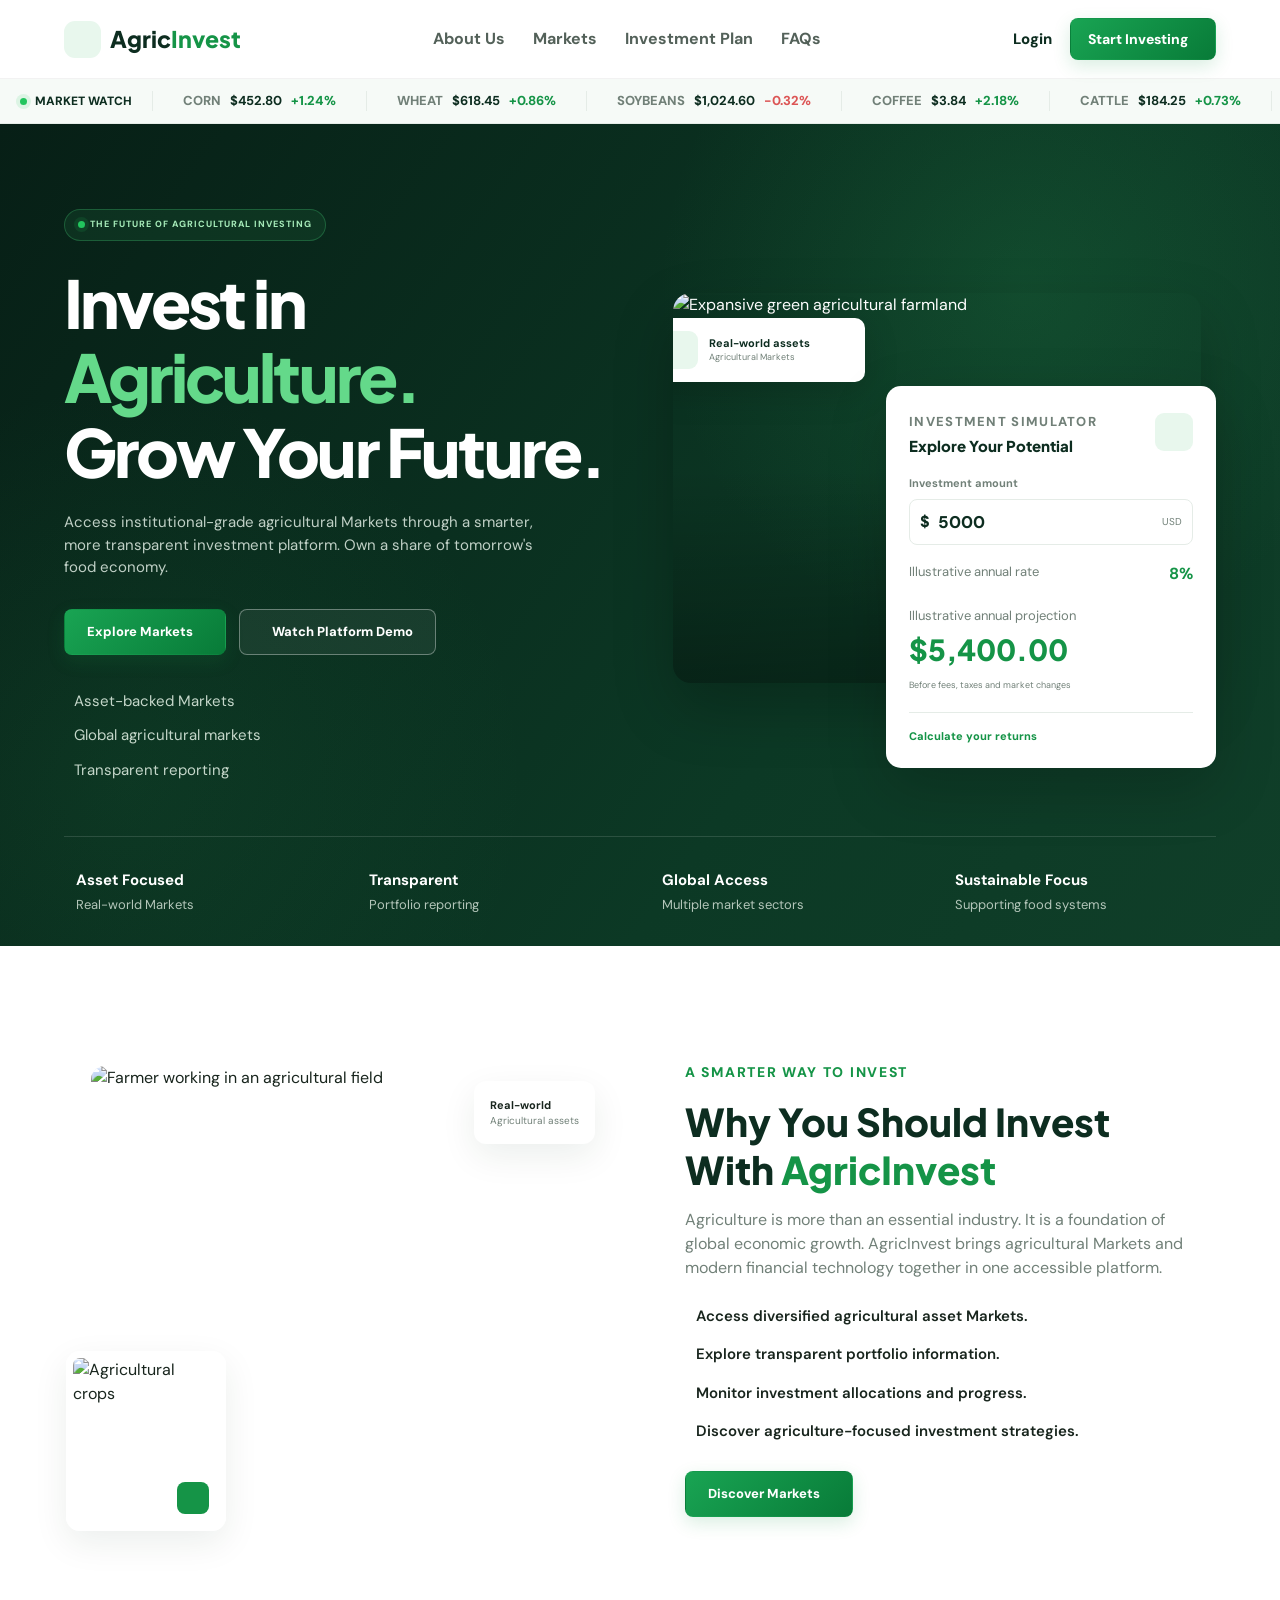
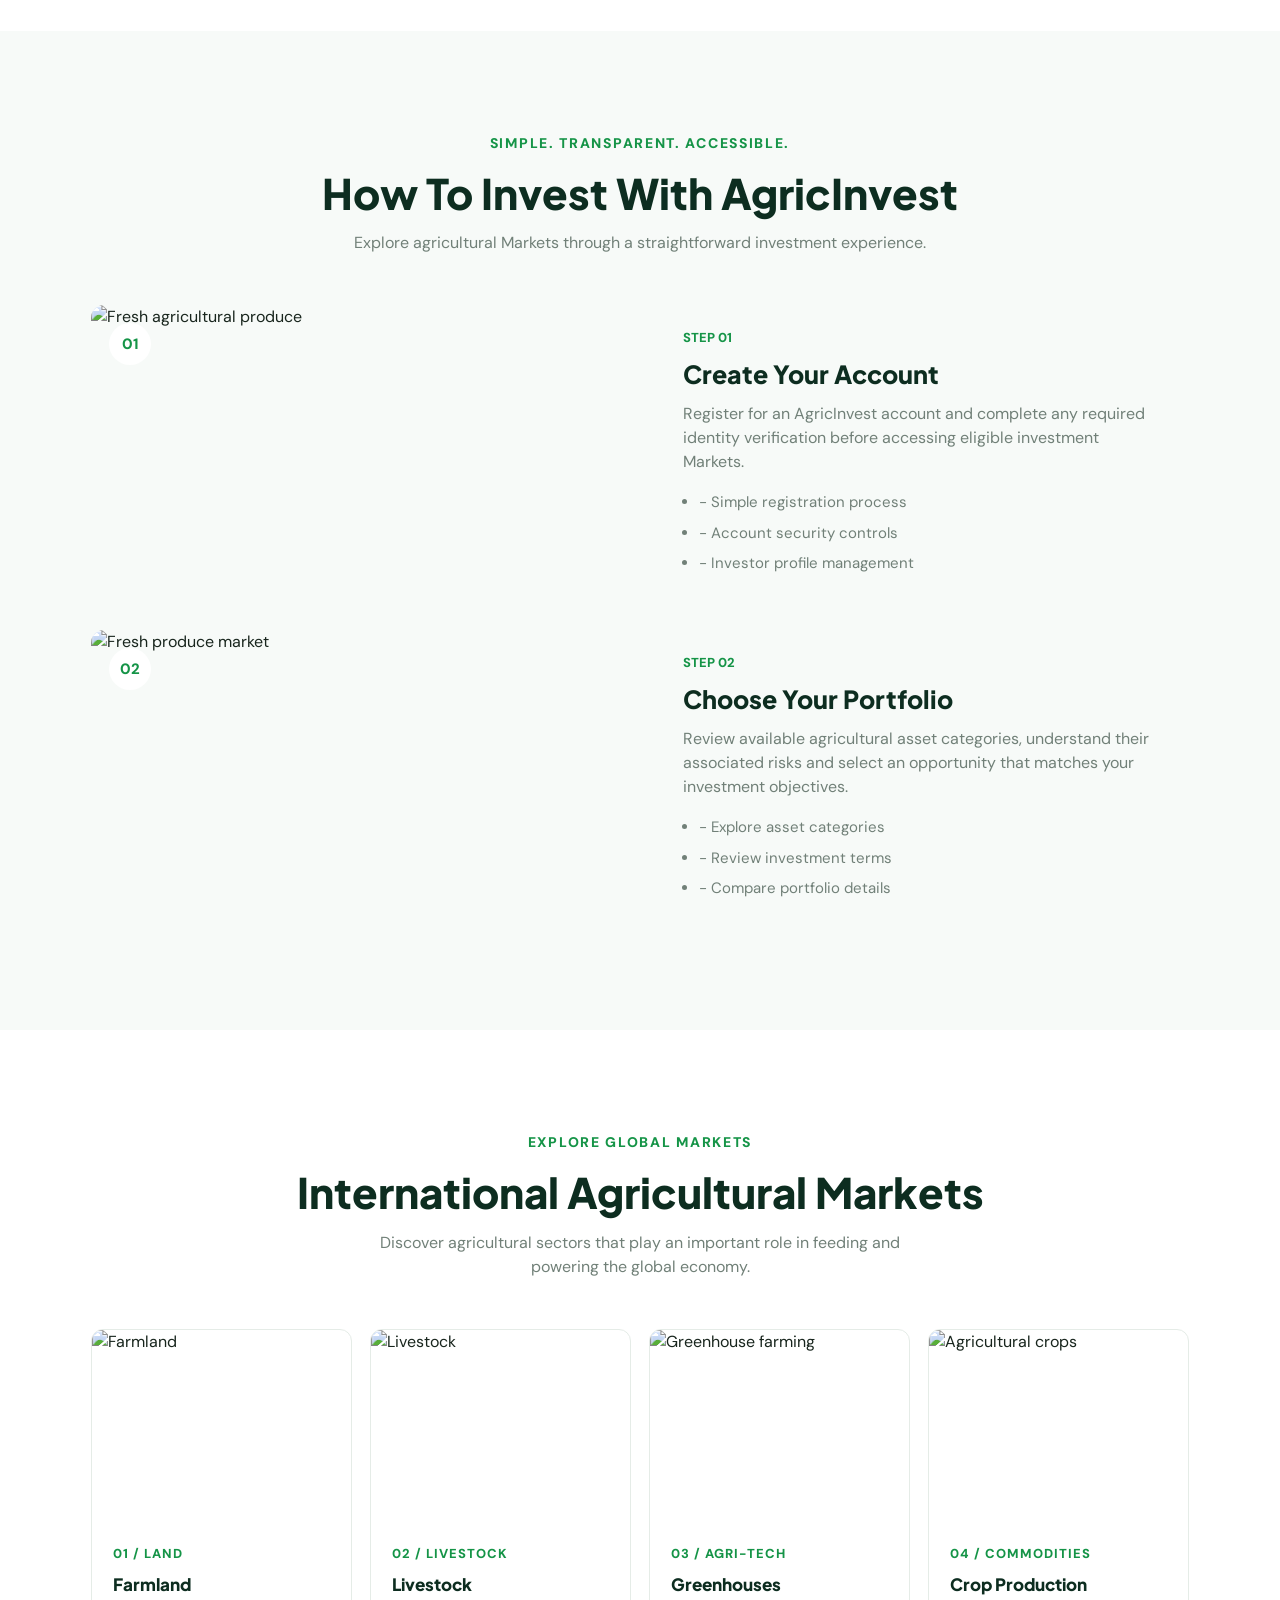
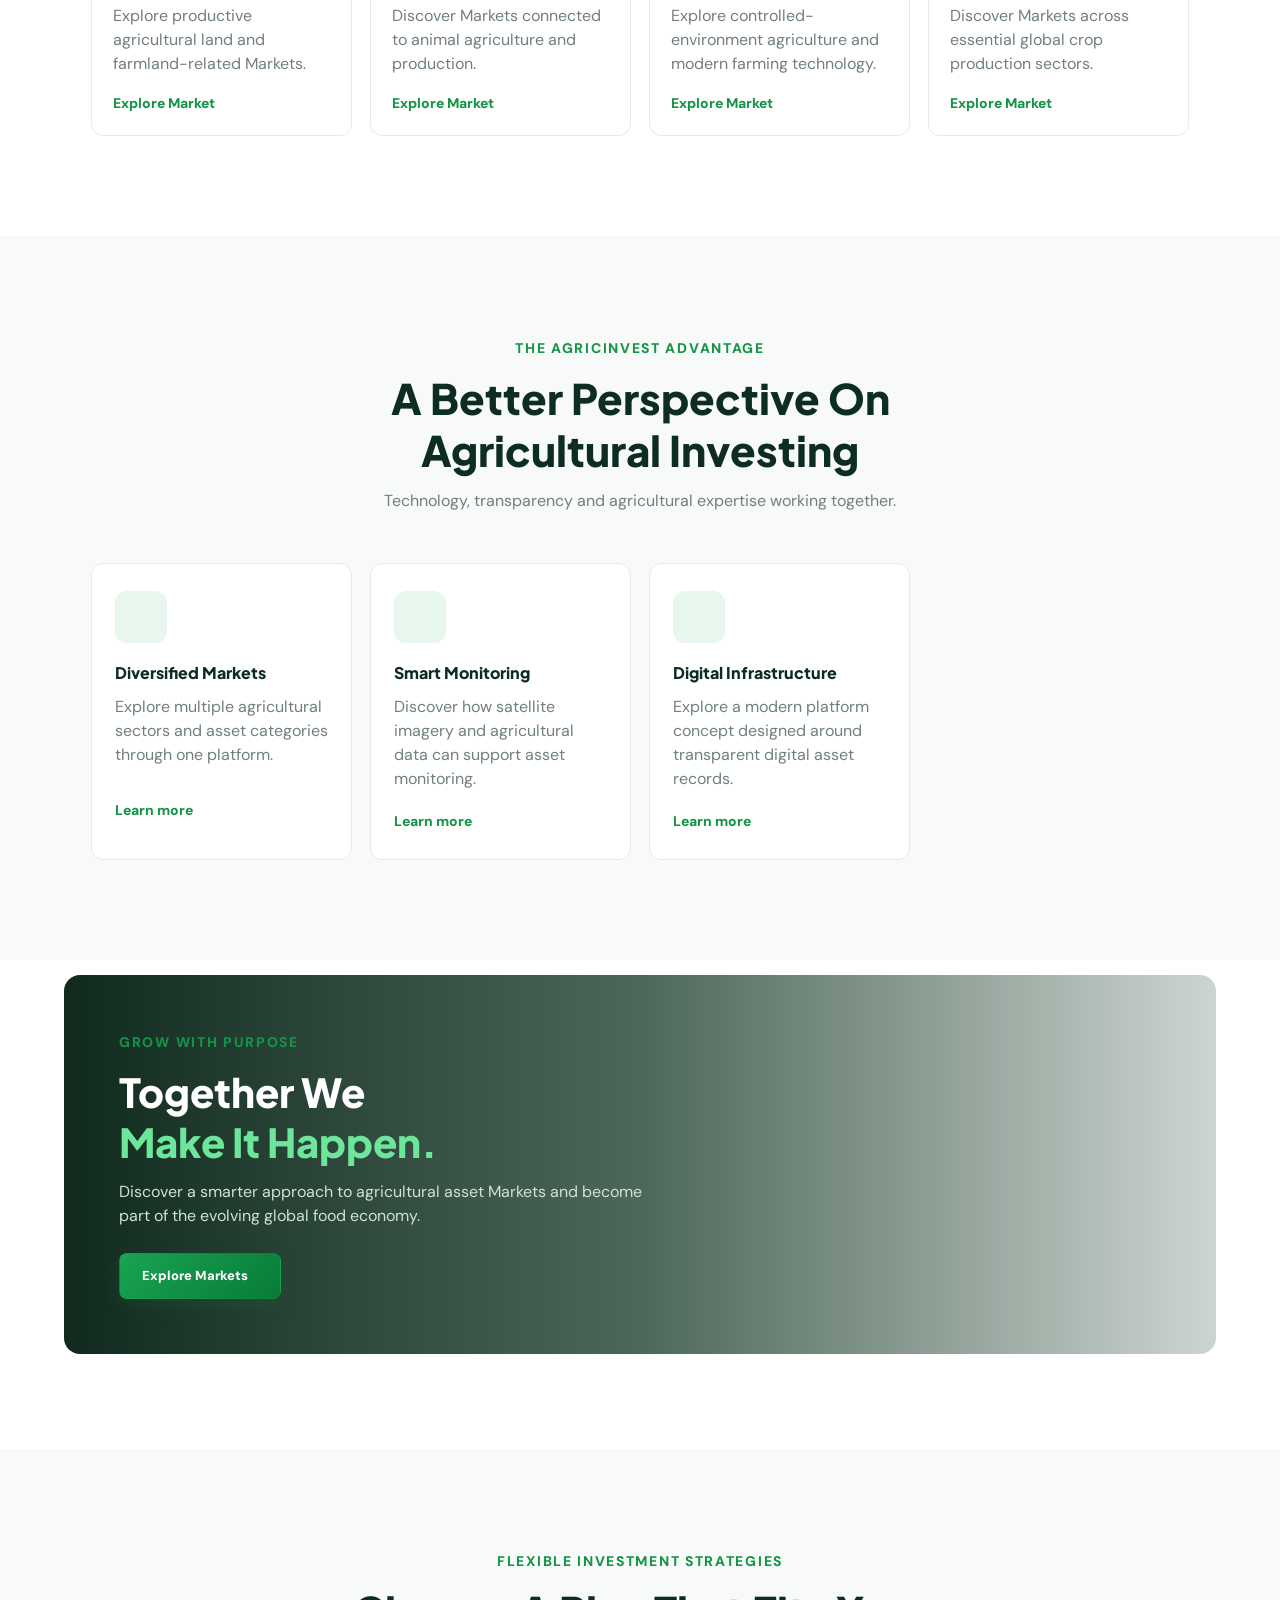
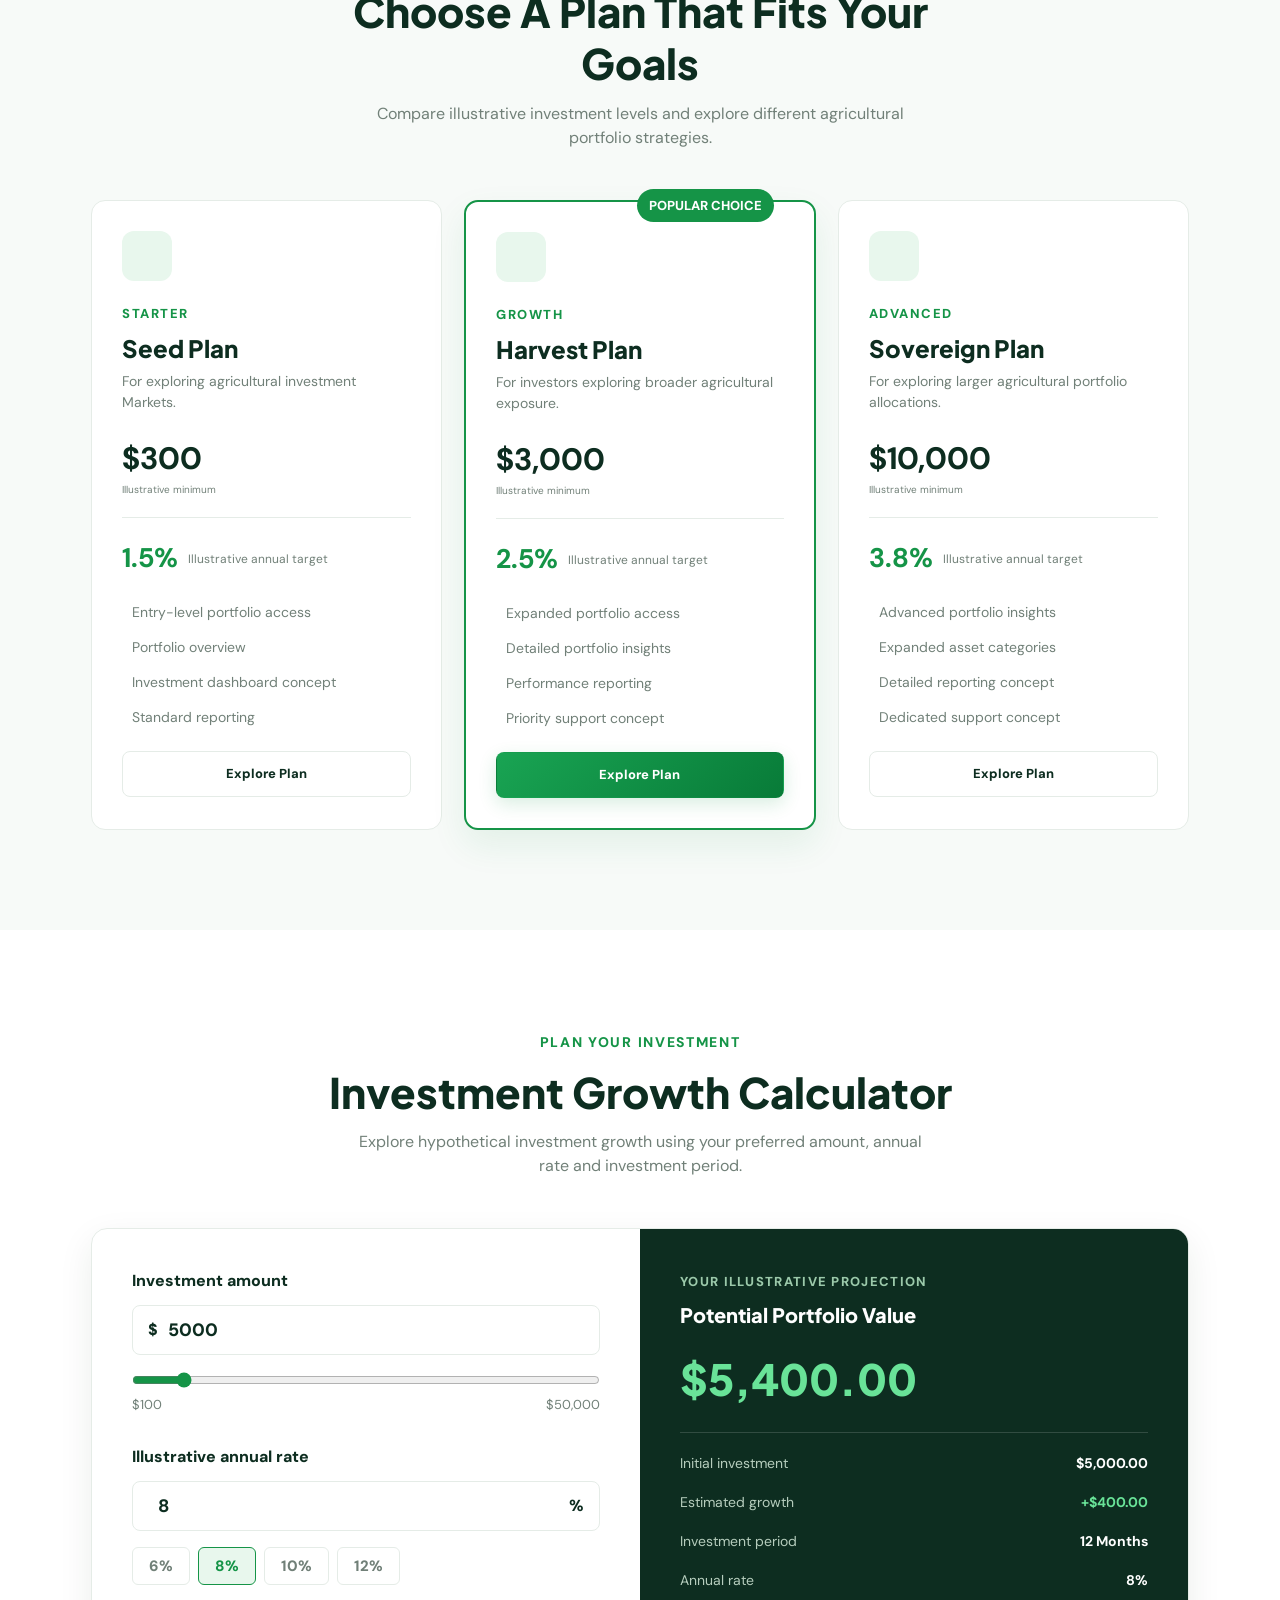
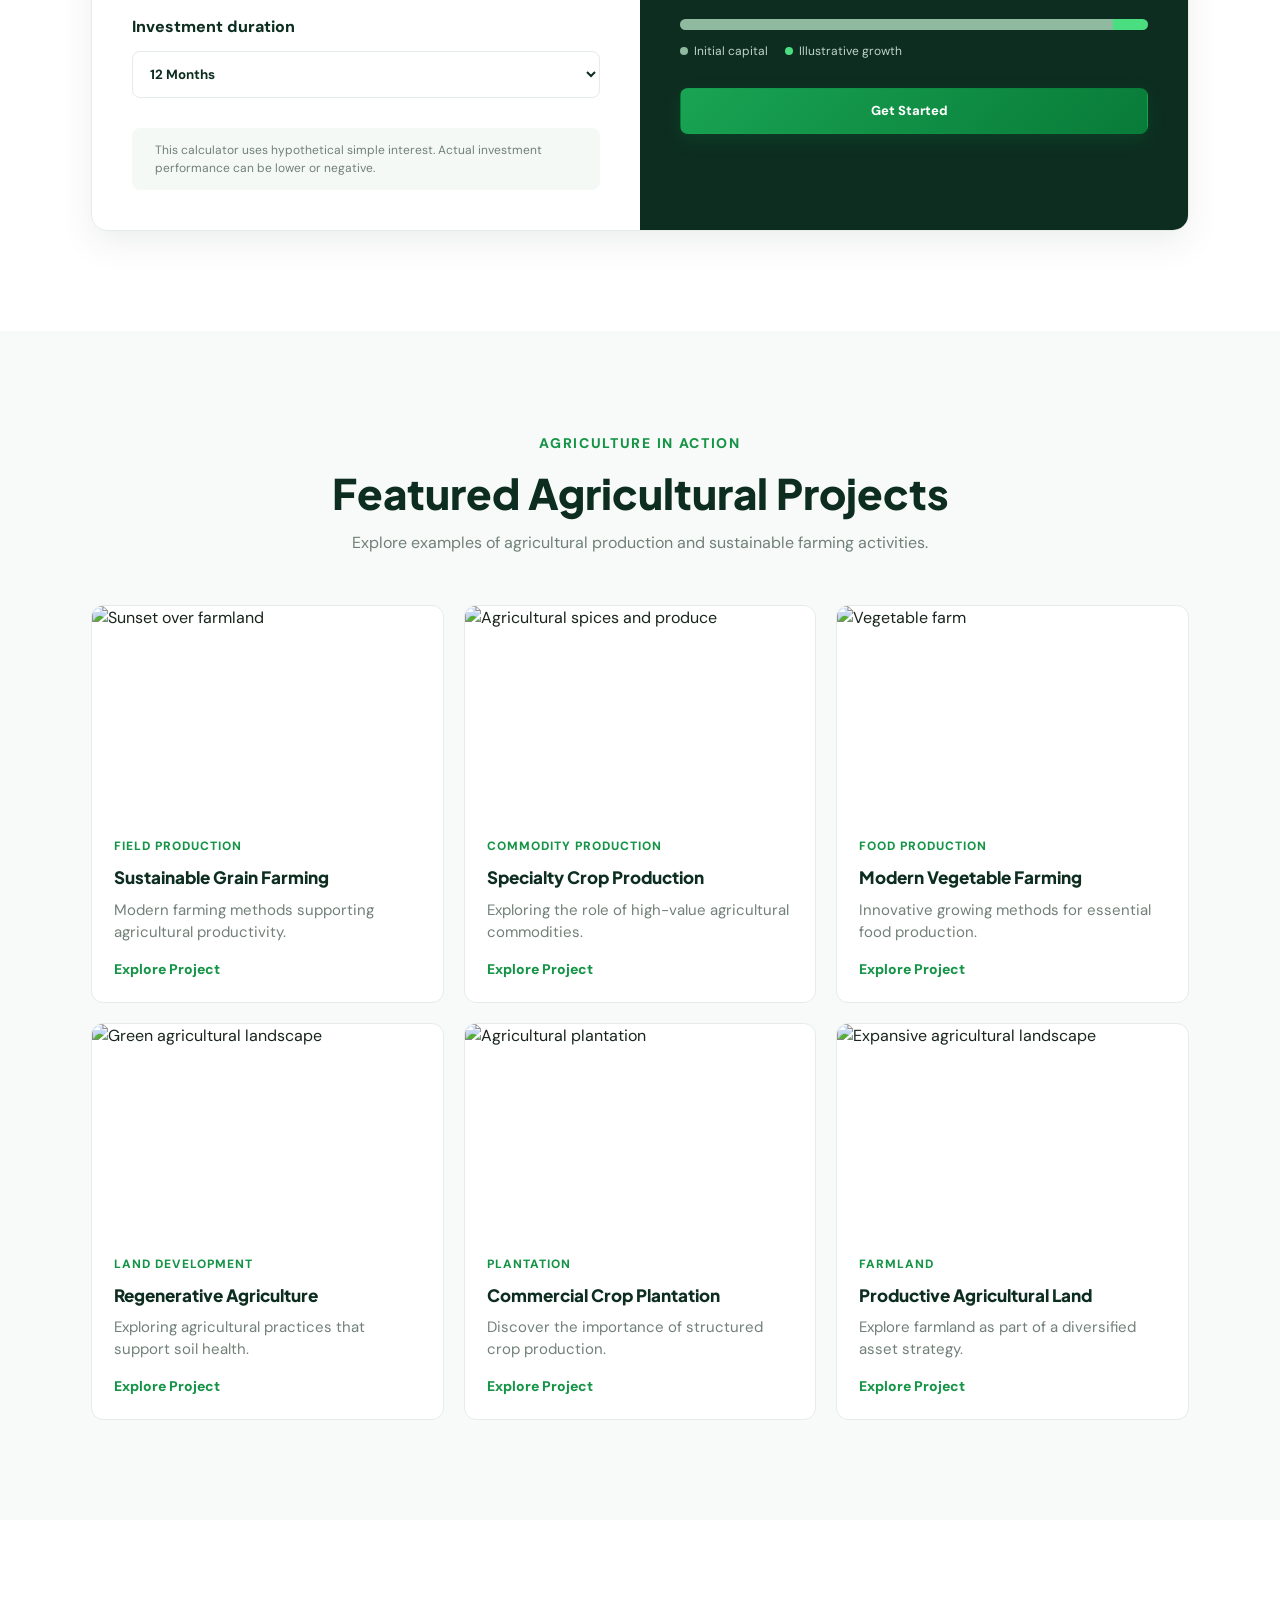
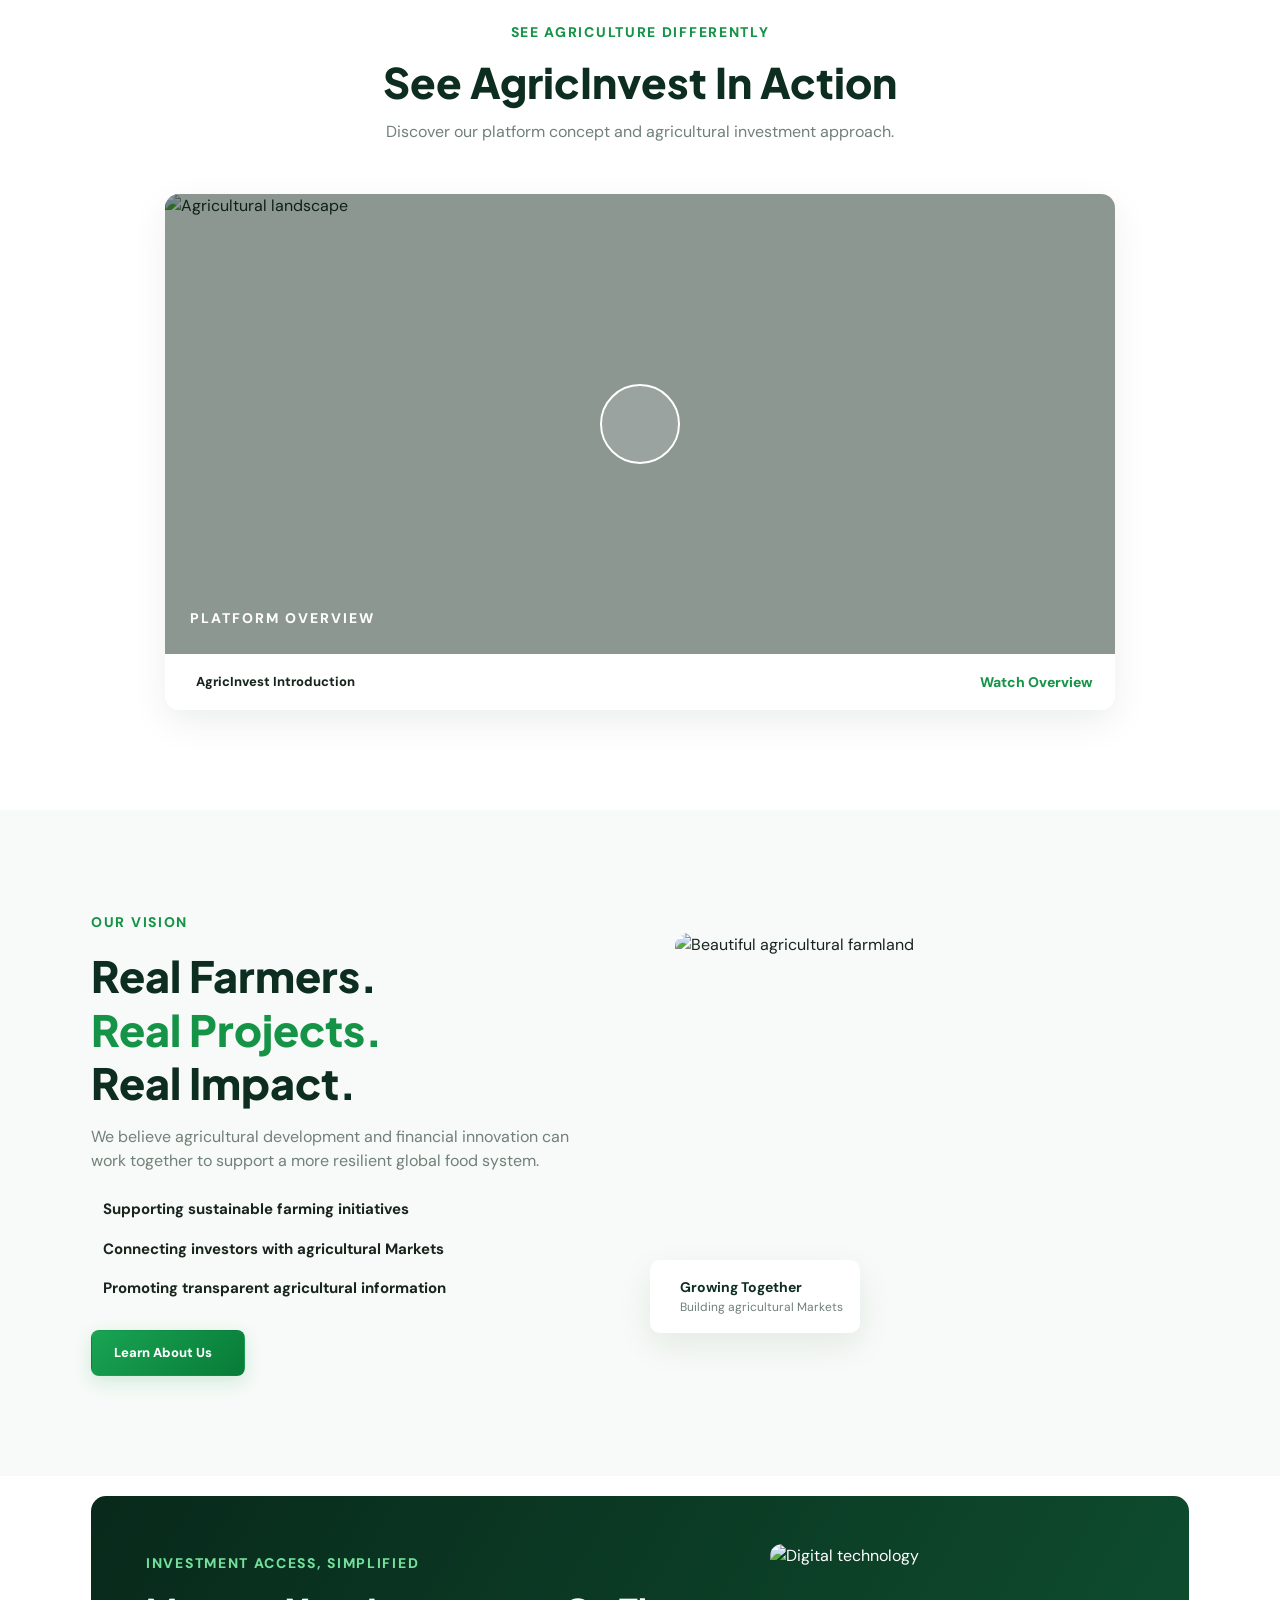
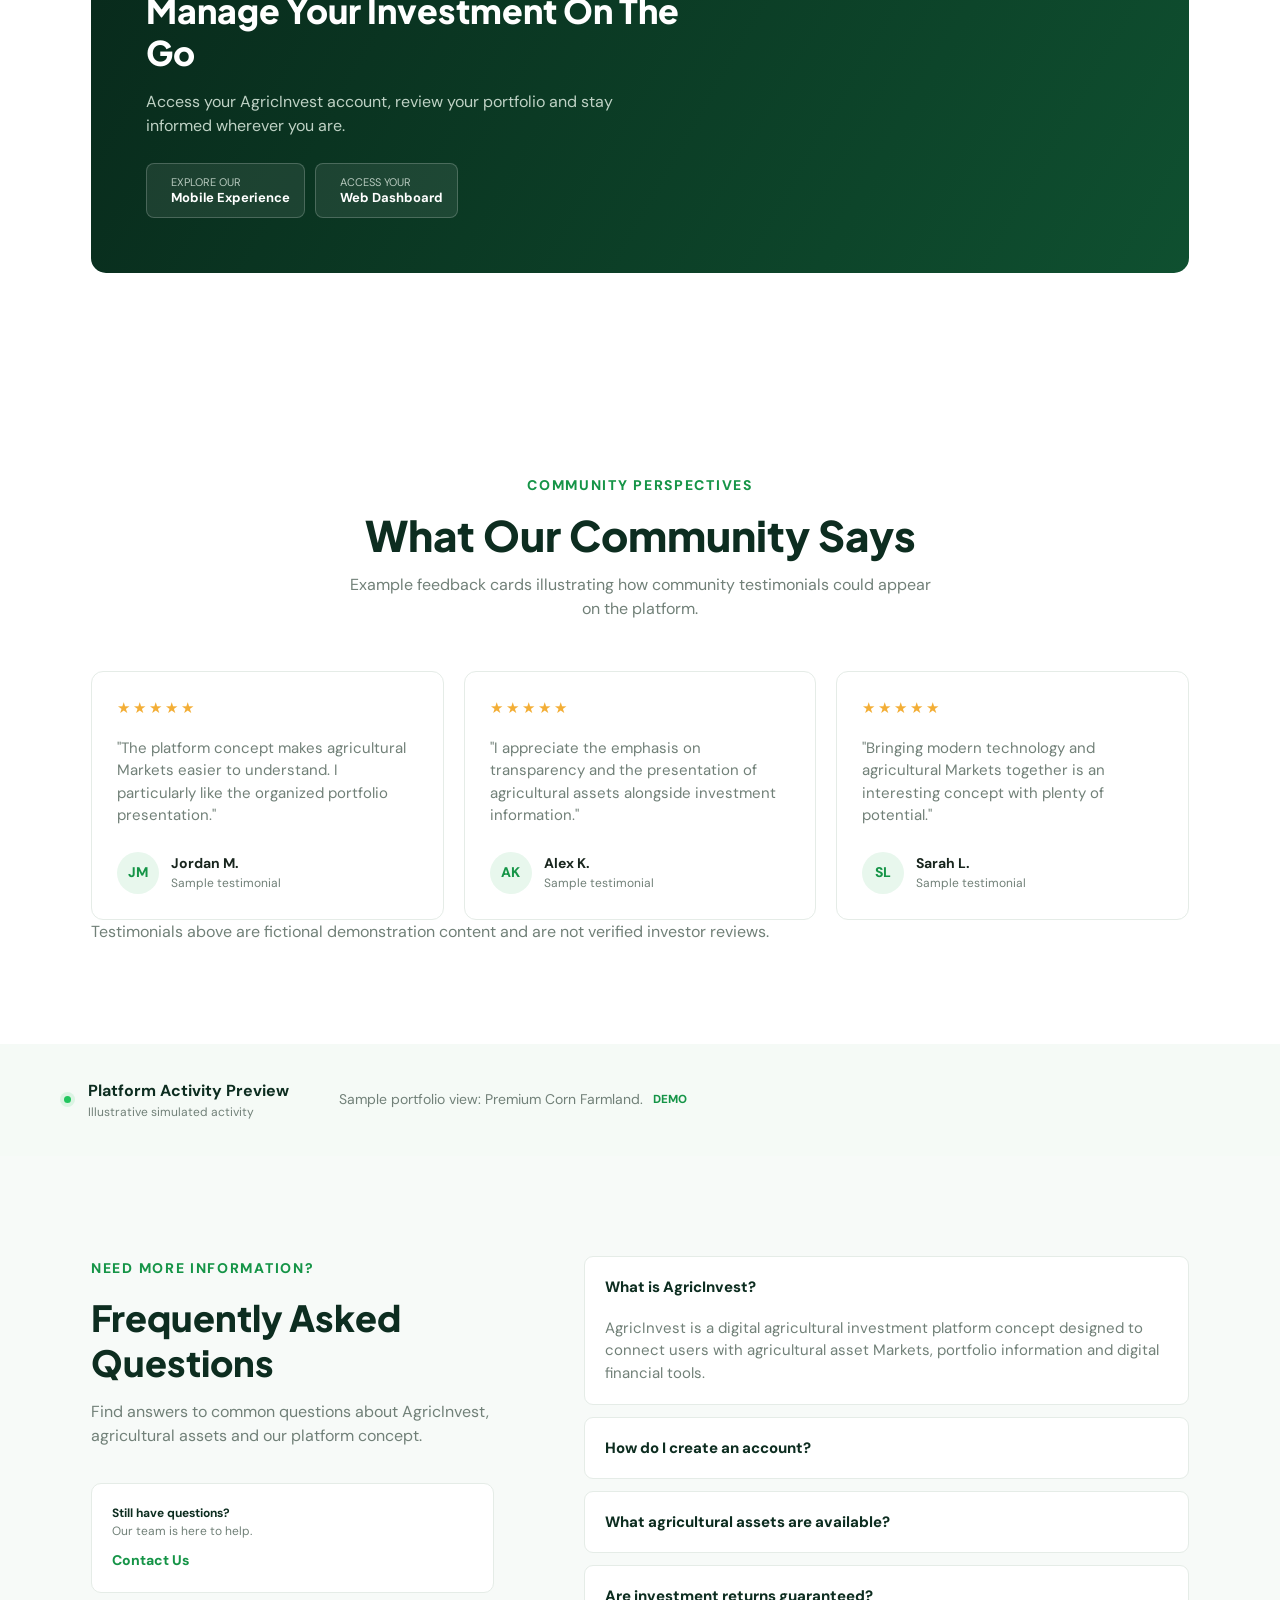
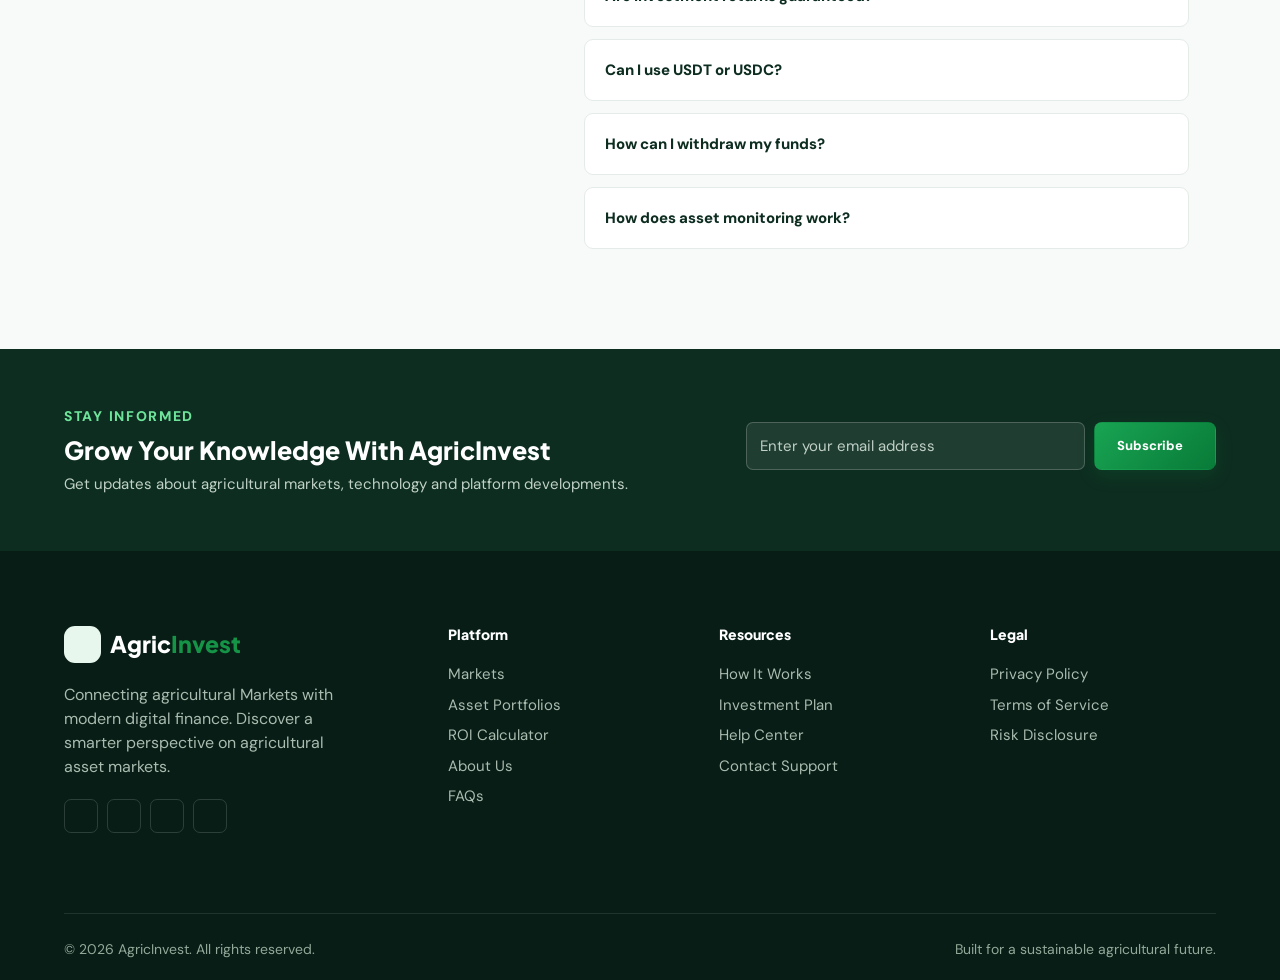
==== index.html @ c3cad72b "Update index.html" ====
<!doctype html>
<html lang="en">
  <head>
    <meta charset="UTF-8" />
    <meta name="viewport" content="width=device-width, initial-scale=1.0" />
    <meta name="theme-color" content="#0d2d20" />

    <title>AgricInvest | Invest in Agriculture. Grow Your Future.</title>

    <meta
      name="description"
      content="Explore agricultural asset portfolios, farmland investments, livestock Markets and sustainable commodity markets with AgricInvest."
    />

    <!-- Google Fonts -->
    <link rel="preconnect" href="https://fonts.googleapis.com" />
    <link rel="preconnect" href="https://fonts.gstatic.com" crossorigin />
    <link
      href="https://fonts.googleapis.com/css2?family=DM+Sans:wght@400;500;600;700;800&family=Plus+Jakarta+Sans:wght@400;500;600;700;800&display=swap"
      rel="stylesheet"
    />

    <!-- Tailwind CSS -->
    <!-- <script src="https://cdn.tailwindcss.com"></script> -->
    <!-- <script src="cdn.tailwindcss.css"></script> -->

    <!-- Lucide Icons -->
    <script src="https://unpkg.com/lucide@latest"></script>

    <!-- Custom CSS -->
    <!-- <link rel="stylesheet" href="styles.css" /> -->

    <style>
      /* ==========================================
   AGRILEDGER - GLOBAL DESIGN SYSTEM
========================================== */

      :root {
        --forest: #0d2d20;
        --forest-dark: #071d15;
        --forest-light: #16442e;

        --green: #159447;
        --green-dark: #087d38;
        --lime: #4ade80;
        --mint: #e8f7ed;

        --white: #ffffff;
        --off-white: #f7faf8;
        --light: #f1f6f2;

        --text: #18251d;
        --muted: #718078;
        --border: #e5ece7;

        --shadow: 0 12px 35px rgba(12, 45, 29, 0.08);
        --shadow-hover: 0 20px 45px rgba(12, 45, 29, 0.13);

        --radius: 14px;
        --transition: all 0.3s ease;
      }

      * {
        margin: 0;
        padding: 0;
        box-sizing: border-box;
      }

      html {
        scroll-behavior: smooth;
        scroll-padding-top: 95px;
      }

      body {
        font-family: "DM Sans", sans-serif;
        background: var(--white);
        color: var(--text);
        line-height: 1.5;
        overflow-x: hidden;
      }

      body.modal-open {
        overflow: hidden;
      }

      /* section {

} */

      .main-body {
      }

      h1,
      h2,
      h3,
      h4,
      h5 {
        font-family: "Plus Jakarta Sans", sans-serif;
        line-height: 1.25;
        font-weight: 800;
      }

      p {
        color: var(--muted);
      }

      a {
        text-decoration: none;
        color: inherit;
      }

      button,
      input,
      select {
        font-family: inherit;
      }

      button {
        cursor: pointer;
      }

      img {
        max-width: 100%;
        display: block;
        object-fit: cover;
      }

      .container {
        /* width: min(1180px, calc(100% - 48px)); */
        width: 90%;
        margin: 0 auto;
      }

      .section {
        padding: 100px 30px;
      }

      .section-heading {
        max-width: 690px;
        margin: 0 auto 50px;
        text-align: center;
      }

      .section-heading h2 {
        font-size: clamp(28px, 3.5vw, 42px);
        color: var(--forest);
        margin: 12px 0;
      }

      .section-heading p {
        max-width: 590px;
        margin: auto;
        font-size: 16px;
      }

      .section-eyebrow {
        display: inline-block;
        color: var(--green);
        font-size: 14px;
        font-weight: 800;
        letter-spacing: 1.7px;
        text-transform: uppercase;
      }

      .small-label {
        font-size: 13px;
        font-weight: 800;
        letter-spacing: 1.3px;
        color: var(--muted);
      }

      ::selection {
        background: var(--green);
        color: white;
      }

      /* ==========================================
   BUTTONS
========================================== */

      .btn {
        min-height: 46px;
        padding: 12px 22px;
        display: inline-flex;
        align-items: center;
        justify-content: center;
        gap: 10px;
        border: 1px solid transparent;
        border-radius: 8px;
        font-size: 13px;
        font-weight: 800;
        transition: var(--transition);
      }

      .btn svg {
        width: 17px;
        height: 17px;
      }

      .btn-primary {
        color: white;
        background: linear-gradient(135deg, #19a453, #087b38);
        box-shadow: 0 6px 18px rgba(21, 148, 71, 0.16);
      }

      .btn-primary:hover {
        background: linear-gradient(135deg, #20b35f, #096b32);
        transform: translateY(-3px);
        box-shadow: 0 10px 25px rgba(21, 148, 71, 0.25);
      }

      .btn-outline-light {
        color: white;
        border-color: rgba(255, 255, 255, 0.35);
        background: rgba(255, 255, 255, 0.06);
      }

      .btn-outline-light:hover {
        background: white;
        color: var(--forest);
      }

      .btn-outline-dark {
        background: white;
        border-color: var(--border);
        color: var(--forest);
      }

      .btn-outline-dark:hover {
        background: var(--forest);
        color: white;
      }

      /* ==========================================
   PRELOADER
========================================== */

      #preloader {
        position: fixed;
        inset: 0;
        z-index: 10000;
        display: flex;
        align-items: center;
        justify-content: center;
        flex-direction: column;
        background: var(--forest-dark);
        transition:
          opacity 0.5s ease,
          visibility 0.5s ease;
      }

      #preloader.hide {
        opacity: 0;
        visibility: hidden;
      }

      .loader-logo {
        display: flex;
        align-items: center;
        gap: 10px;
        color: white;
        font-family: "Plus Jakarta Sans";
        font-weight: 800;
        font-size: 25px;
      }

      .loader-logo > span:last-child > span {
        color: var(--lime);
      }

      .loader-line {
        width: 120px;
        height: 3px;
        margin-top: 25px;
        background: rgba(255, 255, 255, 0.15);
        border-radius: 10px;
        overflow: hidden;
      }

      .loader-line::after {
        content: "";
        display: block;
        width: 50%;
        height: 100%;
        background: var(--lime);
        animation: loading 1s infinite ease-in-out;
      }

      @keyframes loading {
        from {
          transform: translateX(-100%);
        }
        to {
          transform: translateX(200%);
        }
      }

      /* ==========================================
   BRAND
========================================== */

      .brand {
        display: inline-flex;
        align-items: center;
        gap: 9px;
        font-family: "Plus Jakarta Sans";
        font-size: 23px;
        font-weight: 800;
        color: var(--forest);
        white-space: nowrap;
      }

      .brand > span:last-child > span {
        color: var(--green);
      }

      .brand-icon {
        width: 37px;
        height: 37px;
        display: flex;
        align-items: center;
        justify-content: center;
        background: var(--mint);
        color: var(--green);
        border-radius: 11px;
      }

      .brand-icon svg {
        width: 23px;
        height: 23px;
      }

      /* ==========================================
   HEADER
========================================== */

      .main-header {
        position: sticky;
        top: 0;
        z-index: 1000;
        background: rgba(255, 255, 255, 0.96);
        backdrop-filter: blur(15px);
        border-bottom: 1px solid rgba(0, 0, 0, 0.05);
        transition: var(--transition);
      }

      .main-header.scrolled {
        box-shadow: 0 5px 25px rgba(0, 0, 0, 0.07);
      }

      .nav-container {
        height: 78px;
        display: flex;
        align-items: center;
        justify-content: space-between;
        gap: 25px;
      }

      .desktop-nav {
        display: flex;
        align-items: center;
        gap: 28px;
      }

      .desktop-nav a {
        color: #536159;
        font-size: 16px;
        font-weight: 700;
        transition: var(--transition);
      }

      .desktop-nav a:hover {
        color: var(--green);
      }

      .nav-actions {
        display: flex;
        align-items: center;
        gap: 18px;
      }

      .login-btn {
        background: none;
        border: 0;
        color: var(--forest);
        font-size: 15px;
        font-weight: 800;
      }

      .nav-cta {
        min-height: 42px;
        padding: 10px 17px;
        font-size: 14px;
      }

      .mobile-menu-btn {
        display: none;
        border: 0;
        background: var(--mint);
        color: var(--forest);
        border-radius: 8px;
        width: 43px;
        height: 43px;
        align-items: center;
        justify-content: center;
      }

      .mobile-nav {
        display: none;
      }

      /* ==========================================
   TICKER
========================================== */

      .ticker-section {
        min-height: 45px;
        display: flex;
        align-items: center;
        background: #f6faf7;
        border-bottom: 1px solid var(--border);
        overflow: hidden;
      }

      .ticker-label {
        padding: 0 20px;
        color: var(--forest);
        font-size: 12px;
        font-weight: 800;
        white-space: nowrap;
      }

      .live-dot {
        display: inline-block;
        width: 7px;
        height: 7px;
        background: #22c55e;
        border-radius: 50%;
        margin-right: 5px;
        box-shadow: 0 0 0 4px rgba(34, 197, 94, 0.12);
      }

      .ticker-window {
        overflow: hidden;
        flex: 1;
      }

      .ticker-track {
        display: flex;
        width: max-content;
        animation: tickerMove 35s linear infinite;
      }

      .ticker-track:hover {
        animation-play-state: paused;
      }

      .ticker-item {
        display: flex;
        align-items: center;
        gap: 9px;
        padding: 0 30px;
        border-left: 1px solid var(--border);
        font-size: 13px;
        white-space: nowrap;
      }

      .ticker-name {
        color: var(--muted);
        font-weight: 800;
      }

      .ticker-item strong {
        color: var(--forest);
      }

      .market-up {
        color: #159447;
        font-weight: 800;
      }

      .market-down {
        color: #dc5555;
        font-weight: 800;
      }

      .ticker-demo {
        font-size: 9px;
        color: var(--muted);
        font-weight: 800;
        padding: 0 15px;
        white-space: nowrap;
      }

      @keyframes tickerMove {
        to {
          transform: translateX(-50%);
        }
      }

      /* ==========================================
   HERO
========================================== */

      .hero-section {
        position: relative;
        overflow: hidden;
        background: linear-gradient(125deg, #071f16, #0c3925 65%, #103f29);
        color: white;
        padding: 85px 0 0;
      }

      .hero-background {
        position: absolute;
        inset: 0;
        background:
          radial-gradient(
            circle at 80% 20%,
            rgba(44, 160, 87, 0.19),
            transparent 30%
          ),
          radial-gradient(
            circle at 10% 80%,
            rgba(44, 160, 87, 0.1),
            transparent 30%
          );
        pointer-events: none;
      }

      .hero-container {
        position: relative;
        z-index: 1;
        display: grid;
        grid-template-columns: 1fr 1fr;
        align-items: center;
        gap: 65px;
      }

      .hero-content {
        padding-bottom: 55px;
      }

      .hero-badge {
        display: inline-flex;
        align-items: center;
        padding: 8px 13px;
        border: 1px solid rgba(74, 222, 128, 0.25);
        border-radius: 50px;
        background: rgba(74, 222, 128, 0.08);
        color: #a5eab8;
        font-size: 9px;
        font-weight: 800;
        letter-spacing: 1px;
        margin-bottom: 24px;
      }

      .hero-content h1 {
        max-width: 620px;
        font-size: clamp(42px, 5.2vw, 66px);
        letter-spacing: -2.8px;
        line-height: 1.13;
        color: white;
      }

      .hero-content h1 span {
        display: block;
        color: #64d98a;
      }

      .hero-description {
        max-width: 500px;
        margin: 23px 0 30px;
        font-size: 15px;
        line-height: 1.5;
        color: #c0d0c6;
      }

      .hero-buttons {
        display: flex;
        flex-wrap: wrap;
        gap: 13px;
      }

      .hero-trust {
        display: flex;
        flex-direction: column;
        gap: 12px;
        margin-top: 35px;
      }

      .trust-item {
        display: flex;
        align-items: center;
        gap: 10px;
        font-size: 15px;
        color: #c5d7ca;
      }

      .trust-item svg {
        width: 16px;
        color: #63dc91;
      }

      /* Hero images */

      .hero-visual {
        position: relative;
        min-height: 490px;
        padding: 15px 15px 0 0;
      }

      .hero-image {
        position: relative;
        height: 390px;
        border-radius: 18px;
        overflow: hidden;
        box-shadow: 0 25px 60px rgba(0, 0, 0, 0.22);
      }

      .hero-image > img {
        width: 100%;
        height: 100%;
        object-fit: cover;
      }

      .image-overlay {
        position: absolute;
        inset: 0;
        background: linear-gradient(0deg, rgba(0, 0, 0, 0.35), transparent 55%);
      }

      .floating-tag {
        position: absolute;
        display: flex;
        align-items: center;
        gap: 11px;
        background: white;
        color: var(--forest);
        padding: 13px 15px;
        border-radius: 10px;
        box-shadow: 0 10px 35px rgba(0, 0, 0, 0.15);
        min-width: 220px;
        animation: float 4s ease-in-out infinite;
      }

      .tag-top {
        top: 25px;
        left: -28px;
      }

      .tag-bottom {
        bottom: 25px;
        right: -20px;
        animation-delay: 1s;
      }

      .tag-icon {
        display: flex;
        align-items: center;
        justify-content: center;
        width: 38px;
        height: 38px;
        border-radius: 9px;
        background: var(--mint);
        color: var(--green);
      }

      .tag-icon svg {
        width: 20px;
      }

      .floating-tag strong {
        display: block;
        font-size: 11px;
      }

      .floating-tag small {
        display: block;
        font-size: 9px;
        color: var(--muted);
      }

      @keyframes float {
        0%,
        100% {
          transform: translateY(0);
        }
        50% {
          transform: translateY(-8px);
        }
      }

      /* Hero calculator */

      .hero-calculator-card {
        position: absolute;
        right: 0;
        bottom: 0;
        width: 330px;
        padding: 23px;
        border-radius: 15px;
        background: white;
        color: var(--forest);
        box-shadow: 0 20px 60px rgba(0, 0, 0, 0.18);
        z-index: 2;
      }

      .card-heading {
        display: flex;
        justify-content: space-between;
        align-items: center;
      }

      .card-heading h3 {
        font-size: 15px;
        margin-top: 4px;
      }

      .calculator-icon {
        display: flex;
        align-items: center;
        justify-content: center;
        width: 38px;
        height: 38px;
        background: var(--mint);
        color: var(--green);
        border-radius: 9px;
      }

      .calculator-icon svg {
        width: 20px;
      }

      .simulator-input {
        margin-top: 20px;
      }

      .simulator-input label {
        display: block;
        font-size: 11px;
        font-weight: 700;
        color: var(--muted);
        margin-bottom: 7px;
      }

      .amount-input {
        display: flex;
        align-items: center;
        border: 1px solid var(--border);
        border-radius: 8px;
        padding: 10px;
      }

      .amount-input > span:first-child {
        font-weight: 800;
      }

      .amount-input input {
        width: 100%;
        border: 0;
        outline: 0;
        padding: 0 8px;
        font-size: 17px;
        font-weight: 800;
        color: var(--forest);
      }

      .currency {
        font-size: 10px;
        color: var(--muted);
      }

      .simulator-info {
        display: flex;
        justify-content: space-between;
        margin-top: 17px;
        font-size: 13px;
        color: var(--muted);
      }

      .simulator-info strong {
        color: var(--green);
        font-size: 16px;
      }

      .simulator-result {
        padding: 17px 0;
        border-bottom: 1px solid var(--border);
      }

      .simulator-result span {
        font-size: 13px;
        color: var(--muted);
      }

      .simulator-result h2 {
        font-size: 29px;
        color: var(--green);
        margin: 4px 0;
      }

      .simulator-result small {
        font-size: 9px;
        color: var(--muted);
      }

      .simulator-link {
        display: flex;
        justify-content: space-between;
        align-items: center;
        margin-top: 15px;
        color: var(--green);
        font-size: 11px;
        font-weight: 800;
      }

      .simulator-link svg {
        width: 16px;
      }

      /* Hero metrics */

      .hero-metrics {
        position: relative;
        z-index: 1;
        display: grid;
        grid-template-columns: repeat(4, 1fr);
        gap: 20px;
        padding-top: 32px;
        padding-bottom: 30px;
        border-top: 1px solid rgba(255, 255, 255, 0.13);
      }

      .metric-item {
        display: flex;
        align-items: center;
        gap: 12px;
      }

      .metric-item > svg {
        color: #6ce49b;
        width: 25px;
        height: 25px;
      }

      .metric-item strong {
        display: block;
        font-size: 15px;
        color: white;
      }

      .metric-item span {
        font-size: 13px;
        color: #b4c6ba;
      }

      /* ==========================================
   INTRODUCTION
========================================== */

      .intro-grid {
        display: grid;
        grid-template-columns: 1fr 1fr;
        gap: 90px;
        align-items: center;
      }

      .intro-image-wrapper {
        position: relative;
        padding: 20px 25px 35px 0;
      }

      .intro-main-image {
        height: 430px;
        border-radius: 14px;
        overflow: hidden;
      }

      .intro-main-image img {
        width: 100%;
        height: 100%;
      }

      .intro-small-image {
        position: absolute;
        width: 160px;
        height: 180px;
        left: -25px;
        bottom: 0;
        border: 7px solid white;
        border-radius: 14px;
        overflow: hidden;
        box-shadow: var(--shadow);
      }

      .intro-small-image img {
        width: 100%;
        height: 100%;
      }

      .intro-small-image span {
        position: absolute;
        bottom: 10px;
        right: 10px;
        width: 32px;
        height: 32px;
        border-radius: 8px;
        background: var(--green);
        color: white;
        display: flex;
        align-items: center;
        justify-content: center;
      }

      .intro-small-image svg {
        width: 17px;
      }

      .intro-stat-card {
        position: absolute;
        right: 0;
        top: 35px;
        padding: 16px;
        background: white;
        border-radius: 12px;
        box-shadow: var(--shadow);
      }

      .intro-stat-card svg {
        color: var(--green);
        margin-bottom: 5px;
      }

      .intro-stat-card strong,
      .intro-stat-card span {
        display: block;
        font-size: 11px;
      }

      .intro-stat-card span {
        color: var(--muted);
        font-size: 10px;
      }

      .intro-content h2 {
        font-size: clamp(30px, 3vw, 42px);
        color: var(--forest);
        margin: 14px 0;
      }

      .intro-content h2 span {
        color: var(--green);
      }

      .intro-content > p {
        font-size: 16px;
        margin-bottom: 25px;
      }

      .check-list {
        display: flex;
        flex-direction: column;
        gap: 16px;
        margin-bottom: 28px;
      }

      .check-list > div {
        display: flex;
        gap: 11px;
        align-items: flex-start;
        font-size: 15px;
        font-weight: 600;
      }

      .check-list svg {
        flex-shrink: 0;
        width: 17px;
        color: var(--green);
      }

      /* ==========================================
   HOW IT WORKS
========================================== */

      .how-section {
        background: var(--off-white);
      }

      .how-grid {
        display: grid;
        grid-template-columns: 1fr 1fr;
        gap: 25px;
        align-items: center;
      }

      .how-image {
        position: relative;
        height: 300px;
        border-radius: 13px;
        overflow: hidden;
      }

      .how-image img {
        width: 100%;
        height: 100%;
      }

      .how-number {
        position: absolute;
        top: 18px;
        left: 18px;
        width: 42px;
        height: 42px;
        border-radius: 50%;
        background: white;
        color: var(--green);
        font-size: 15px;
        font-weight: 800;
        display: flex;
        align-items: center;
        justify-content: center;
      }

      .how-content {
        padding: 20px 30px;
      }

      .how-step {
        display: flex;
        justify-content: space-between;
        align-items: center;
        color: var(--green);
        font-size: 13px;
        font-weight: 800;
      }

      .how-step svg {
        width: 28px;
      }

      .how-content h3 {
        font-size: 25px;
        color: var(--forest);
        margin: 12px 0;
      }

      .how-content p {
        font-size: 16px;
      }

      .how-content ul {
        margin: 17px 0 0 16px;
        color: var(--muted);
        font-size: 15px;
      }

      .how-content li {
        margin-bottom: 8px;
      }

      /* ==========================================
   MARKETS
========================================== */

      .markets-section {
        background: white;
      }

      .markets-grid {
        display: grid;
        grid-template-columns: repeat(4, 1fr);
        gap: 18px;
      }

      .market-card {
        background: white;
        border: 1px solid var(--border);
        border-radius: 12px;
        overflow: hidden;
        transition: var(--transition);
      }

      .market-card:hover {
        transform: translateY(-7px);
        box-shadow: var(--shadow-hover);
      }

      .market-card > img {
        width: 100%;
        height: 190px;
        transition: transform 0.5s ease;
      }

      .market-card:hover > img {
        transform: scale(1.06);
      }

      .market-card-content {
        padding: 21px;
      }

      .market-card-content > span {
        font-size: 13px;
        color: var(--green);
        font-weight: 800;
        letter-spacing: 1px;
      }

      .market-card-content h3 {
        margin: 9px 0;
        color: var(--forest);
        font-size: 17px;
      }

      .market-card-content p {
        font-size: 16px;
        min-height: 65px;
      }

      .market-card-content a {
        display: flex;
        align-items: center;
        gap: 8px;
        margin-top: 17px;
        color: var(--green);
        font-size: 14px;
        font-weight: 800;
      }

      .market-card-content a svg {
        width: 14px;
      }

      /* ==========================================
   FEATURES
========================================== */

      .features-section {
        background: var(--off-white);
      }

      .features-grid {
        display: grid;
        grid-template-columns: repeat(4, 1fr);
        gap: 18px;
      }

      .feature-card {
        padding: 27px 23px;
        background: white;
        border: 1px solid var(--border);
        border-radius: 12px;
        transition: var(--transition);
      }

      .feature-card:hover {
        transform: translateY(-7px);
        border-color: #a8dfba;
        box-shadow: var(--shadow);
      }

      .feature-icon {
        width: 52px;
        height: 52px;
        display: flex;
        align-items: center;
        justify-content: center;
        background: var(--mint);
        color: var(--green);
        border-radius: 12px;
        margin-bottom: 20px;
      }

      .feature-icon svg {
        width: 25px;
      }

      .feature-card h3 {
        font-size: 16px;
        color: var(--forest);
        margin-bottom: 12px;
      }

      .feature-card p {
        font-size: 16px;
        min-height: 85px;
      }

      .feature-card a {
        display: flex;
        align-items: center;
        gap: 8px;
        margin-top: 20px;
        font-size: 14px;
        font-weight: 800;
        color: var(--green);
      }

      .feature-card a svg {
        width: 14px;
      }

      /* ==========================================
   PORTFOLIO
========================================== */

      .portfolio-section {
        background: #fff;
      }

      .portfolio-heading {
        margin-bottom: 30px;
      }

      .portfolio-filters {
        display: flex;
        justify-content: center;
        flex-wrap: wrap;
        gap: 9px;
        margin-bottom: 35px;
      }

      .filter-btn {
        padding: 10px 18px;
        background: white;
        border: 1px solid var(--border);
        border-radius: 7px;
        color: var(--muted);
        font-size: 16px;
        font-weight: 800;
        transition: var(--transition);
      }

      .filter-btn:hover,
      .filter-btn.active {
        background: var(--forest);
        border-color: var(--forest);
        color: white;
      }

      .portfolio-grid {
        display: grid;
        grid-template-columns: repeat(3, 1fr);
        gap: 23px;
      }

      .portfolio-card {
        overflow: hidden;
        border: 1px solid var(--border);
        border-radius: 12px;
        background: white;
        transition: var(--transition);
      }

      .portfolio-card:hover {
        transform: translateY(-6px);
        box-shadow: var(--shadow-hover);
      }

      .portfolio-card.hide-card {
        display: none;
      }

      .portfolio-image {
        height: 210px;
        position: relative;
        overflow: hidden;
      }

      .portfolio-image > img {
        width: 100%;
        height: 100%;
        transition: transform 0.5s ease;
      }

      .portfolio-card:hover .portfolio-image > img {
        transform: scale(1.06);
      }

      .location-badge,
      .asset-badge {
        position: absolute;
        top: 13px;
        padding: 7px 10px;
        border-radius: 6px;
        font-size: 13px;
        font-weight: 800;
      }

      .location-badge {
        left: 15px;
        background: white;
        color: var(--forest);
      }

      .location-badge svg {
        width: 11px;
        vertical-align: middle;
        color: var(--green);
      }

      .asset-badge {
        right: 12px;
        color: white;
        background: var(--green);
      }

      .portfolio-body {
        padding: 22px;
      }

      .portfolio-top {
        display: flex;
        justify-content: space-between;
        align-items: center;
        font-size: 9px;
        font-weight: 800;
        color: var(--muted);
      }

      .verified {
        display: flex;
        align-items: center;
        gap: 3px;
        color: var(--green);
      }

      .verified svg {
        width: 13px;
      }

      .portfolio-body h3 {
        color: var(--forest);
        font-size: 18px;
        margin: 11px 0 8px;
      }

      .portfolio-body > p {
        font-size: 11px;
        min-height: 47px;
      }

      .portfolio-stats {
        display: grid;
        grid-template-columns: 1fr 1fr;
        margin: 18px 0;
        padding: 15px 0;
        border-top: 1px solid var(--border);
        border-bottom: 1px solid var(--border);
      }

      .portfolio-stats span,
      .portfolio-stats strong {
        display: block;
      }

      .portfolio-stats span {
        color: var(--muted);
        font-size: 10px;
      }

      .portfolio-stats strong {
        color: var(--forest);
        font-size: 13px;
      }

      .progress-info {
        display: flex;
        justify-content: space-between;
        font-size: 10px;
        color: var(--muted);
      }

      .progress-info strong {
        color: var(--green);
      }

      .progress-bar {
        height: 6px;
        background: #edf3ef;
        border-radius: 10px;
        margin: 8px 0 20px;
        overflow: hidden;
      }

      .progress-bar span {
        display: block;
        height: 100%;
        background: linear-gradient(90deg, #35c76b, #0d8740);
        border-radius: inherit;
      }

      .portfolio-bottom {
        display: flex;
        justify-content: space-between;
        align-items: center;
        gap: 8px;
      }

      .portfolio-bottom span,
      .portfolio-bottom strong {
        display: block;
      }

      .portfolio-bottom span {
        font-size: 9px;
        color: var(--muted);
      }

      .portfolio-bottom strong {
        font-size: 16px;
        color: var(--forest);
      }

      .invest-btn {
        font-size: 10px;
        min-height: 38px;
        padding: 9px 13px;
      }

      .portfolio-disclaimer {
        display: flex;
        gap: 9px;
        align-items: flex-start;
        max-width: 900px;
        margin: 25px auto 0;
        padding: 13px 16px;
        border-radius: 8px;
        background: #f3f8f4;
        color: var(--muted);
        font-size: 11px;
      }

      .portfolio-disclaimer svg {
        color: var(--green);
        flex-shrink: 0;
        width: 16px;
      }

      /* ==========================================
   CTA BANNER
========================================== */

      .cta-banner-section {
        padding: 15px 0 95px;
      }

      .cta-banner {
        position: relative;
        min-height: 330px;
        display: flex;
        align-items: center;
        padding: 55px;
        overflow: hidden;
        border-radius: 16px;
        background-image: url("https://images.unsplash.com/photo-1500382017468-9049fed747ef?auto=format&fit=crop&w=1500&q=85");
        background-size: cover;
        background-position: center;
      }

      .cta-banner-overlay {
        position: absolute;
        inset: 0;
        background: linear-gradient(
          90deg,
          rgba(4, 30, 18, 0.95),
          rgba(7, 45, 25, 0.72),
          rgba(7, 45, 25, 0.2)
        );
      }

      .cta-banner-content {
        position: relative;
        z-index: 1;
        max-width: 550px;
      }

      .cta-banner-content h2 {
        font-size: 40px;
        color: white;
        margin: 13px 0;
      }

      .cta-banner-content h2 span {
        display: block;
        color: #6de59a;
      }

      .cta-banner-content p {
        color: #d1e1d5;
        font-size: 16px;
        margin-bottom: 25px;
      }

      /* ==========================================
   PLANS
========================================== */

      .plans-section {
        background: var(--off-white);
      }

      .plans-grid {
        display: grid;
        grid-template-columns: repeat(3, 1fr);
        gap: 22px;
        align-items: stretch;
      }

      .plan-card {
        position: relative;
        padding: 30px;
        background: white;
        border: 1px solid var(--border);
        border-radius: 14px;
        transition: var(--transition);
      }

      .plan-card:hover {
        transform: translateY(-7px);
        box-shadow: var(--shadow-hover);
      }

      .featured-plan {
        border: 2px solid var(--green);
        box-shadow: 0 15px 35px rgba(21, 148, 71, 0.09);
      }

      .popular-badge {
        position: absolute;
        top: -13px;
        right: 40px;
        padding: 7px 12px;
        background: var(--green);
        color: white;
        font-size: 13px;
        font-weight: 800;
        border-radius: 30px;
      }

      .plan-icon {
        width: 50px;
        height: 50px;
        background: var(--mint);
        color: var(--green);
        display: flex;
        align-items: center;
        justify-content: center;
        border-radius: 12px;
        margin-bottom: 20px;
      }

      .plan-icon svg {
        width: 26px;
      }

      .plan-label {
        color: var(--green);
        font-size: 13px;
        font-weight: 800;
        letter-spacing: 1.5px;
      }

      .plan-card h3 {
        color: var(--forest);
        font-size: 24px;
        margin: 8px 0;
      }

      .plan-description {
        font-size: 14px;
        min-height: 45px;
      }

      .plan-amount {
        padding: 20px 0;
        border-bottom: 1px solid var(--border);
      }

      .plan-amount strong,
      .plan-amount span {
        display: block;
      }

      .plan-amount strong {
        font-size: 31px;
        color: var(--forest);
      }

      .plan-amount span {
        font-size: 10px;
        color: var(--muted);
      }

      .plan-rate {
        display: flex;
        align-items: center;
        gap: 10px;
        margin-top: 20px;
      }

      .plan-rate strong {
        font-size: 27px;
        color: var(--green);
      }

      .plan-rate span {
        font-size: 12px;
        color: var(--muted);
      }

      .plan-card ul {
        list-style: none;
        margin: 23px 0;
      }

      .plan-card li {
        display: flex;
        gap: 10px;
        margin-bottom: 14px;
        font-size: 14px;
        color: var(--muted);
      }

      .plan-card li svg {
        width: 15px;
        color: var(--green);
        flex-shrink: 0;
      }

      .plan-card > button {
        width: 100%;
      }

      /* .plan-disclaimer {
        text-align: center;
        margin-top: 25px;
        font-size: 10px;
      } */

      /* ==========================================
   CALCULATOR
========================================== */

      .calculator-section {
        background: white;
      }

      .calculator-wrapper {
        display: grid;
        grid-template-columns: 1fr 1fr;
        border: 1px solid var(--border);
        border-radius: 16px;
        overflow: hidden;
        box-shadow: var(--shadow);
      }

      .calculator-controls {
        padding: 40px;
      }

      .calculator-field {
        margin-bottom: 30px;
      }

      .calculator-field label {
        display: block;
        color: var(--forest);
        font-size: 16px;
        font-weight: 800;
        margin-bottom: 12px;
      }

      .calculator-amount-input,
      .rate-input {
        display: flex;
        align-items: center;
        border: 1px solid var(--border);
        padding: 12px 15px;
        border-radius: 8px;
        margin-bottom: 16px;
      }

      .calculator-amount-input span,
      .rate-input span {
        font-weight: 800;
        color: var(--forest);
      }

      .calculator-amount-input input,
      .rate-input input {
        width: 100%;
        border: none;
        outline: none;
        padding-left: 10px;
        color: var(--forest);
        font-size: 18px;
        font-weight: 800;
      }

      input[type="range"] {
        width: 100%;
        accent-color: var(--green);
        cursor: pointer;
      }

      .range-labels {
        display: flex;
        justify-content: space-between;
        font-size: 13px;
        color: var(--muted);
      }

      .rate-options {
        display: flex;
        flex-wrap: wrap;
        gap: 8px;
      }

      .rate-btn {
        border: 1px solid var(--border);
        background: white;
        padding: 8px 16px;
        border-radius: 6px;
        color: var(--muted);
        font-size: 15px;
        font-weight: 800;
      }

      .rate-btn.active,
      .rate-btn:hover {
        background: var(--mint);
        border-color: var(--green);
        color: var(--green);
      }

      .calculator-field select {
        width: 100%;
        border: 1px solid var(--border);
        border-radius: 8px;
        padding: 13px;
        outline: none;
        color: var(--forest);
        font-weight: 700;
        background: white;
      }

      .calculator-note {
        display: flex;
        gap: 10px;
        padding: 13px;
        background: #f5f9f6;
        border-radius: 8px;
        color: var(--muted);
        font-size: 12px;
      }

      .calculator-note svg {
        width: 17px;
        flex-shrink: 0;
        color: var(--green);
      }

      .calculator-results {
        padding: 40px;
        background: var(--forest);
        color: white;
      }

      .calculator-results .small-label {
        color: #9bc9aa;
      }

      .calculator-results h3 {
        margin-top: 9px;
        font-size: 20px;
        color: white;
      }

      .projected-value {
        font-family: "Plus Jakarta Sans";
        font-size: clamp(30px, 4vw, 43px);
        font-weight: 800;
        color: #69e398;
        margin: 20px 0;
      }

      .results-divider {
        height: 1px;
        background: rgba(255, 255, 255, 0.15);
        margin: 20px 0;
      }

      .result-row {
        display: flex;
        justify-content: space-between;
        margin-bottom: 18px;
        font-size: 14px;
      }

      .result-row span {
        color: #b6cdbd;
      }

      .result-row strong {
        color: white;
      }

      .positive-value {
        color: #69e398 !important;
      }

      .result-visual {
        margin: 28px 0;
      }

      .result-visual-bar {
        display: flex;
        height: 11px;
        background: rgba(255, 255, 255, 0.12);
        border-radius: 10px;
        overflow: hidden;
      }

      .result-visual-bar span:first-child {
        background: #8fbaa0;
      }

      .result-visual-bar span:last-child {
        background: #4ade80;
      }

      .visual-legend {
        display: flex;
        gap: 17px;
        margin-top: 12px;
        font-size: 12px;
        color: #c1d4c7;
      }

      .visual-legend span {
        display: flex;
        align-items: center;
        gap: 6px;
      }

      .visual-legend i {
        width: 8px;
        height: 8px;
        border-radius: 50%;
        background: #8fbaa0;
      }

      .visual-legend span:last-child i {
        background: #4ade80;
      }

      .calculator-cta {
        width: 100%;
      }

      /* ==========================================
   FEATURED PROJECTS
========================================== */

      .projects-section {
        background: var(--off-white);
      }

      .projects-grid {
        display: grid;
        grid-template-columns: repeat(3, 1fr);
        gap: 20px;
      }

      .project-card {
        background: white;
        border-radius: 12px;
        overflow: hidden;
        border: 1px solid var(--border);
        transition: var(--transition);
      }

      .project-card:hover {
        transform: translateY(-6px);
        box-shadow: var(--shadow-hover);
      }

      .project-card > img {
        width: 100%;
        height: 205px;
      }

      .project-body {
        padding: 22px;
      }

      .project-body > span {
        font-size: 12px;
        color: var(--green);
        font-weight: 800;
        letter-spacing: 1px;
      }

      .project-body h3 {
        color: var(--forest);
        font-size: 17px;
        margin: 10px 0;
      }

      .project-body p {
        font-size: 15px;
        min-height: 45px;
      }

      .project-body a {
        display: flex;
        align-items: center;
        gap: 8px;
        color: var(--green);
        font-size: 14px;
        font-weight: 800;
        margin-top: 15px;
      }

      .project-body a svg {
        width: 15px;
      }

      /* ==========================================
   VIDEO
========================================== */

      .video-section {
        background: white;
      }

      .video-container {
        max-width: 950px;
        margin: auto;
        border-radius: 14px;
        overflow: hidden;
        box-shadow: var(--shadow);
        background: white;
      }

      .video-placeholder {
        position: relative;
        height: 460px;
        overflow: hidden;
      }

      .video-placeholder > img {
        width: 100%;
        height: 100%;
      }

      .video-overlay {
        position: absolute;
        inset: 0;
        background: rgba(0, 25, 14, 0.45);
      }

      .video-play-btn {
        position: absolute;
        top: 50%;
        left: 50%;
        transform: translate(-50%, -50%);
        width: 80px;
        height: 80px;
        display: flex;
        align-items: center;
        justify-content: center;
        border-radius: 50%;
        border: 2px solid white;
        color: white;
        background: rgba(255, 255, 255, 0.12);
        backdrop-filter: blur(5px);
        transition: var(--transition);
      }

      .video-play-btn:hover {
        background: var(--green);
        transform: translate(-50%, -50%) scale(1.1);
      }

      .video-play-btn svg {
        width: 30px;
        height: 30px;
      }

      .video-label {
        position: absolute;
        bottom: 25px;
        left: 25px;
        color: white;
        font-size: 14px;
        letter-spacing: 2px;
        font-weight: 800;
      }

      .video-controls {
        display: flex;
        justify-content: space-between;
        align-items: center;
        padding: 18px 22px;
        font-size: 13px;
        font-weight: 800;
      }

      .video-controls span {
        display: flex;
        align-items: center;
        gap: 9px;
      }

      .video-controls svg {
        width: 17px;
        color: var(--green);
      }

      .video-controls button {
        border: none;
        color: var(--green);
        background: none;
        font-size: 14px;
        font-weight: 800;
      }

      /* ==========================================
   IMPACT
========================================== */

      .impact-section {
        background: var(--off-white);
      }

      .impact-grid {
        display: grid;
        grid-template-columns: 1fr 1fr;
        align-items: center;
        gap: 70px;
      }

      .impact-content h2 {
        font-size: clamp(30px, 4vw, 43px);
        color: var(--forest);
        margin: 15px 0;
      }

      .impact-content h2 span {
        display: block;
        color: var(--green);
      }

      .impact-content > p {
        font-size: 16px;
        margin-bottom: 25px;
      }

      .impact-points {
        display: flex;
        flex-direction: column;
        gap: 17px;
        margin-bottom: 30px;
      }

      .impact-points div {
        display: flex;
        gap: 12px;
        align-items: center;
        font-size: 15px;
        font-weight: 700;
      }

      .impact-points svg {
        width: 19px;
        color: var(--green);
      }

      .impact-image {
        height: 420px;
        position: relative;
        border-radius: 14px;
      }

      .impact-image > img {
        width: 100%;
        height: 100%;
        border-radius: 14px;
      }

      .impact-image-tag {
        position: absolute;
        bottom: 20px;
        left: -25px;
        display: flex;
        align-items: center;
        gap: 13px;
        background: white;
        padding: 17px;
        border-radius: 10px;
        box-shadow: var(--shadow);
      }

      .impact-image-tag > svg {
        width: 32px;
        color: var(--green);
      }

      .impact-image-tag strong,
      .impact-image-tag span {
        display: block;
      }

      .impact-image-tag strong {
        font-size: 14px;
        color: var(--forest);
      }

      .impact-image-tag span {
        font-size: 12px;
        color: var(--muted);
      }

      /* ==========================================
   APP BANNER
========================================== */

      .app-banner-section {
        padding-top: 20px;
      }

      .app-banner {
        position: relative;
        display: grid;
        grid-template-columns: 1.2fr 0.8fr;
        align-items: center;
        background: linear-gradient(120deg, #08291b, #0f5030);
        border-radius: 15px;
        overflow: hidden;
        color: white;
      }

      .app-banner-content {
        padding: 55px;
      }

      .app-banner-content .section-eyebrow {
        color: #73e19c;
      }

      .app-banner-content h2 {
        color: white;
        font-size: 34px;
        margin: 15px 0;
      }

      .app-banner-content p {
        color: #bfd2c5;
        font-size: 16px;
        max-width: 470px;
      }

      .app-buttons {
        display: flex;
        flex-wrap: wrap;
        gap: 10px;
        margin-top: 25px;
      }

      .app-store-btn {
        display: flex;
        align-items: center;
        gap: 10px;
        padding: 11px 14px;
        color: white;
        background: rgba(255, 255, 255, 0.08);
        border: 1px solid rgba(255, 255, 255, 0.2);
        border-radius: 8px;
        text-align: left;
      }

      .app-store-btn svg {
        width: 25px;
      }

      .app-store-btn small,
      .app-store-btn strong {
        display: block;
      }

      .app-store-btn small {
        font-size: 11px;
        color: #b7c9be;
      }

      .app-store-btn strong {
        font-size: 13px;
      }

      .app-banner-image {
        height: 320px;
        padding: 20px;
      }

      .app-banner-image img {
        width: 100%;
        height: 100%;
        border-radius: 12px;
      }

      /* ==========================================
   TESTIMONIALS
========================================== */

      .testimonials-section {
        background: white;
      }

      .testimonials-grid {
        display: grid;
        grid-template-columns: repeat(3, 1fr);
        gap: 20px;
      }

      .testimonial-card {
        border: 1px solid var(--border);
        border-radius: 12px;
        padding: 25px;
        transition: var(--transition);
      }

      .testimonial-card:hover {
        box-shadow: var(--shadow);
        transform: translateY(-5px);
      }

      .testimonial-stars {
        color: #f3ae36;
        letter-spacing: 3px;
        font-size: 15px;
      }

      .testimonial-card > p {
        margin: 17px 0 25px;
        font-size: 15px;
        line-height: 1.5;
      }

      .testimonial-author {
        display: flex;
        align-items: center;
        gap: 12px;
      }

      .avatar {
        width: 42px;
        height: 42px;
        display: flex;
        align-items: center;
        justify-content: center;
        border-radius: 50%;
        background: var(--mint);
        color: var(--green);
        font-size: 14px;
        font-weight: 800;
      }

      .testimonial-author strong,
      .testimonial-author span {
        display: block;
      }

      .testimonial-author strong {
        font-size: 14px;
      }

      .testimonial-author span {
        color: var(--muted);
        font-size: 12px;
      }
      /* 
      .testimonial-disclaimer {
        margin-top: 20px;
        text-align: center;
        font-size: 10px;
      } */

      /* ==========================================
   ACTIVITY FEED
========================================== */

      .activity-section {
        background: #f5faf6;
        padding: 35px 0;
      }

      .activity-container {
        display: flex;
        align-items: center;
        gap: 40px;
      }

      .activity-heading {
        display: flex;
        align-items: center;
        gap: 12px;
        min-width: 210px;
      }

      .activity-heading strong,
      .activity-heading small {
        display: block;
      }

      .activity-heading strong {
        color: var(--forest);
        font-size: 16px;
      }

      .activity-heading small {
        color: var(--muted);
        font-size: 12px;
      }

      .activity-feed {
        display: flex;
        flex: 1;
        align-items: center;
        min-width: 0;
        overflow: hidden;
      }

      .activity-item {
        display: flex;
        align-items: center;
        gap: 10px;
        font-size: 14px;
        color: var(--muted);
      }

      .activity-item > svg {
        width: 18px;
        color: var(--green);
        flex-shrink: 0;
      }

      .activity-item small {
        color: var(--green);
        font-weight: 800;
      }

      /* ==========================================
   FAQ
========================================== */

      .faq-section {
        background: var(--off-white);
      }

      .faq-grid {
        display: grid;
        grid-template-columns: 0.8fr 1.2fr;
        gap: 90px;
      }

      .faq-intro h2 {
        font-size: 36px;
        color: var(--forest);
        margin: 15px 0;
      }

      .faq-intro > p {
        font-size: 16px;
      }

      .faq-help {
        margin-top: 35px;
        padding: 20px;
        border-radius: 10px;
        background: white;
        border: 1px solid var(--border);
      }

      .faq-help > svg {
        color: var(--green);
      }

      .faq-help strong,
      .faq-help span {
        display: block;
      }

      .faq-help strong {
        font-size: 12px;
        color: var(--forest);
      }

      .faq-help span {
        font-size: 12px;
        color: var(--muted);
      }

      .faq-help a {
        display: inline-block;
        margin-top: 10px;
        font-size: 14px;
        color: var(--green);
        font-weight: 800;
      }

      .faq-list {
        display: flex;
        flex-direction: column;
        gap: 12px;
      }

      .faq-item {
        padding: 0 20px;
        border-radius: 9px;
        border: 1px solid var(--border);
        background: white;
      }

      .faq-question {
        width: 100%;
        display: flex;
        align-items: center;
        justify-content: space-between;
        gap: 20px;
        border: none;
        background: transparent;
        color: var(--forest);
        padding: 20px 0;
        font-size: 15px;
        font-weight: 800;
        text-align: left;
      }

      .faq-question svg {
        color: var(--green);
        width: 18px;
        flex-shrink: 0;
        transition: transform 0.3s ease;
      }

      .faq-item.active .faq-question svg {
        transform: rotate(45deg);
      }

      .faq-answer {
        display: grid;
        grid-template-rows: 0fr;
        transition: grid-template-rows 0.3s ease;
      }

      .faq-answer p {
        overflow: hidden;
        font-size: 15px;
        line-height: 1.5;
      }

      .faq-item.active .faq-answer {
        grid-template-rows: 1fr;
      }

      .faq-item.active .faq-answer p {
        padding-bottom: 20px;
      }

      /* ==========================================
   NEWSLETTER
========================================== */

      .newsletter-section {
        padding: 55px 0;
        background: var(--forest);
      }

      .newsletter-container {
        display: flex;
        align-items: center;
        justify-content: space-between;
        gap: 35px;
      }

      .newsletter-container .section-eyebrow {
        color: #6ee49b;
      }

      .newsletter-container h2 {
        color: white;
        font-size: 25px;
        margin: 7px 0;
      }

      .newsletter-container p {
        color: #c1d2c7;
        font-size: 15px;
      }

      .newsletter-form {
        display: flex;
        flex-wrap: wrap;
        gap: 9px;
        max-width: 470px;
        width: 100%;
      }

      .newsletter-form input {
        flex: 1;
        min-width: 190px;
        padding: 13px;
        border: 1px solid rgba(255, 255, 255, 0.2);
        border-radius: 7px;
        outline: none;
        background: rgba(255, 255, 255, 0.08);
        color: white;
        font-size: 15px;
      }

      .newsletter-form input::placeholder {
        color: #c0d0c6;
      }

      .newsletter-form button {
        min-height: 43px;
      }

      #newsletterMessage {
        flex-basis: 100%;
        color: #80e5a3;
        font-size: 15px;
      }

      /* ==========================================
   FOOTER
========================================== */

      .main-footer {
        padding: 75px 0 20px;
        background: #071d15;
        color: white;
      }

      .footer-grid {
        display: grid;
        grid-template-columns: 1.5fr 1fr 1fr 1fr;
        gap: 45px;
        padding-bottom: 55px;
      }

      .footer-brand {
        color: white;
      }

      .footer-brand-column > p {
        max-width: 300px;
        font-size: 16px;
        color: #aabbb0;
        margin: 20px 0;
      }

      .social-links {
        display: flex;
        gap: 9px;
      }

      .social-links a {
        width: 34px;
        height: 34px;
        display: flex;
        align-items: center;
        justify-content: center;
        border: 1px solid rgba(255, 255, 255, 0.15);
        border-radius: 7px;
        color: #c5d6ca;
        transition: var(--transition);
      }

      .social-links a:hover {
        background: var(--green);
        color: white;
      }

      .social-links svg {
        width: 16px;
      }

      .footer-column h4 {
        font-size: 14px;
        margin-bottom: 20px;
        color: white;
      }

      .footer-column a {
        display: block;
        color: #aabbb0;
        font-size: 15px;
        margin-bottom: 8px;
        transition: var(--transition);
      }

      .footer-column a:hover {
        color: #6ee49b;
        transform: translateX(3px);
      }

      .footer-disclaimer {
        padding: 22px;
        border-radius: 8px;
        background: rgba(255, 255, 255, 0.04);
        border: 1px solid rgba(255, 255, 255, 0.08);
      }

      /* .footer-disclaimer strong {
        display: block;
        font-size: 14px;
        color: #7de5a0;
        margin-bottom: 8px;
      } */

      /* .footer-disclaimer p {
        color: #9eb2a4;
        font-size: 10px;
        line-height: 1.9;
      } */

      .footer-bottom {
        display: flex;
        justify-content: space-between;
        gap: 15px;
        padding-top: 25px;
        margin-top: 25px;
        border-top: 1px solid rgba(255, 255, 255, 0.1);
      }

      .footer-bottom p,
      .footer-bottom span {
        color: #92a99a;
        font-size: 14px;
      }

      /* ==========================================
   MODALS
========================================== */

      .modal {
        position: fixed;
        inset: 0;
        z-index: 5000;
        display: flex;
        align-items: center;
        justify-content: center;
        padding: 20px;
        opacity: 0;
        visibility: hidden;
        transition: var(--transition);
      }

      .modal.show {
        opacity: 1;
        visibility: visible;
      }

      .modal-overlay {
        position: absolute;
        inset: 0;
        background: rgba(0, 20, 12, 0.78);
        backdrop-filter: blur(5px);
      }

      .modal-content {
        position: relative;
        z-index: 1;
        width: 100%;
        max-width: 460px;
        max-height: 90vh;
        overflow-y: auto;
        padding: 35px;
        background: white;
        border-radius: 15px;
        box-shadow: 0 25px 80px rgba(0, 0, 0, 0.2);
        transform: translateY(20px);
        transition: transform 0.3s ease;
      }

      .modal.show .modal-content {
        transform: translateY(0);
      }

      .modal-close {
        position: absolute;
        top: 18px;
        right: 18px;
        width: 34px;
        height: 34px;
        display: flex;
        align-items: center;
        justify-content: center;
        border: none;
        background: #f0f5f1;
        border-radius: 50%;
        color: var(--forest);
      }

      .modal-close svg {
        width: 17px;
      }

      .modal-brand {
        display: flex;
        align-items: center;
        gap: 9px;
        font-family: "Plus Jakarta Sans";
        font-weight: 800;
        color: var(--forest);
        margin-bottom: 25px;
      }

      .modal-brand .brand-icon {
        width: 30px;
        height: 30px;
      }

      .modal-brand svg {
        width: 19px;
      }

      .modal-content h2 {
        font-size: 25px;
        color: var(--forest);
        margin-bottom: 8px;
      }

      .modal-content > p {
        font-size: 16px;
        margin-bottom: 22px;
      }

      .modal-content form label {
        display: block;
        margin: 17px 0 7px;
        font-size: 14px;
        font-weight: 800;
        color: var(--forest);
      }

      .modal-content form input {
        width: 100%;
        padding: 13px;
        border: 1px solid var(--border);
        border-radius: 7px;
        outline: none;
        font-size: 16px;
      }

      .modal-content form input:focus {
        border-color: var(--green);
      }

      .modal-submit {
        width: 100%;
        margin-top: 20px;
      }

      .form-message {
        font-size: 14px;
        color: var(--green);
        margin-top: 12px;
      }

      .modal-footnote {
        margin-top: 20px;
        padding-top: 15px;
        border-top: 1px solid var(--border);
        color: var(--muted);
        font-size: 14px;
        text-align: center;
      }

      .wallet-options {
        display: flex;
        flex-direction: column;
        gap: 10px;
        margin-top: 20px;
      }

      .wallet-option {
        width: 100%;
        display: flex;
        align-items: center;
        gap: 13px;
        padding: 15px;
        border: 1px solid var(--border);
        background: white;
        border-radius: 9px;
        text-align: left;
        transition: var(--transition);
      }

      .wallet-option:hover {
        border-color: var(--green);
        background: var(--off-white);
      }

      .wallet-symbol {
        font-size: 24px;
      }

      .wallet-option span:nth-child(2) {
        flex: 1;
      }

      .wallet-option strong,
      .wallet-option small {
        display: block;
      }

      .wallet-option strong {
        font-size: 12px;
        color: var(--forest);
      }

      .wallet-option small {
        font-size: 10px;
        color: var(--muted);
      }

      .wallet-option > svg {
        width: 16px;
        color: var(--green);
      }

      .investment-modal-note {
        display: flex;
        gap: 10px;
        padding: 14px;
        background: var(--mint);
        border-radius: 8px;
        color: var(--forest);
        font-size: 14px;
        margin: 20px 0;
      }

      .investment-modal-note svg {
        width: 18px;
        flex-shrink: 0;
        color: var(--green);
      }

      .demo-preview {
        height: 190px;
        margin: 20px 0;
        display: flex;
        align-items: center;
        justify-content: center;
        flex-direction: column;
        background: linear-gradient(135deg, #0c3020, #18583a);
        border-radius: 10px;
        color: white;
      }

      .demo-preview svg {
        width: 48px;
        height: 48px;
        color: #6de49b;
      }

      .demo-preview p {
        color: white;
        margin-top: 12px;
        font-weight: 800;
        font-size: 13px;
      }

      .demo-preview span {
        color: #c2d8ca;
        font-size: 10px;
      }

      /* ==========================================
   TOAST
========================================== */

      .toast-container {
        position: fixed;
        z-index: 8000;
        right: 20px;
        bottom: 20px;
        display: flex;
        flex-direction: column;
        gap: 10px;
      }

      .toast {
        display: flex;
        align-items: center;
        gap: 10px;
        max-width: 330px;
        padding: 14px 18px;
        background: white;
        color: var(--forest);
        border-radius: 9px;
        box-shadow: 0 10px 40px rgba(0, 0, 0, 0.16);
        font-size: 14px;
        animation: toastIn 0.35s ease;
      }

      .toast svg {
        width: 18px;
        color: var(--green);
        flex-shrink: 0;
      }

      .toast.remove {
        animation: toastOut 0.3s forwards;
      }

      @keyframes toastIn {
        from {
          opacity: 0;
          transform: translateX(30px);
        }
        to {
          opacity: 1;
          transform: translateX(0);
        }
      }

      @keyframes toastOut {
        to {
          opacity: 0;
          transform: translateX(30px);
        }
      }

      /* ==========================================
   BACK TO TOP
========================================== */

      .back-to-top {
        position: fixed;
        right: 25px;
        bottom: 25px;
        z-index: 100;
        width: 43px;
        height: 43px;
        display: flex;
        align-items: center;
        justify-content: center;
        background: var(--green);
        color: white;
        border: none;
        border-radius: 9px;
        box-shadow: var(--shadow);
        opacity: 0;
        visibility: hidden;
        transform: translateY(10px);
        transition: var(--transition);
      }

      .back-to-top.show {
        opacity: 1;
        visibility: visible;
        transform: translateY(0);
      }

      .back-to-top svg {
        width: 19px;
      }

      /* ==========================================
   SCROLL ANIMATIONS
========================================== */

      .reveal {
        opacity: 0;
        transform: translateY(30px);
        transition:
          opacity 0.7s ease,
          transform 0.7s ease;
      }

      .reveal.visible {
        opacity: 1;
        transform: translateY(0);
      }

      /* ==========================================
   RESPONSIVE: TABLETS
========================================== */

      @media (max-width: 1050px) {
        .desktop-nav {
          gap: 15px;
        }

        .desktop-nav a {
          font-size: 15px;
        }

        .nav-container {
          gap: 12px;
        }

        .hero-container {
          gap: 35px;
        }

        .hero-content h1 {
          font-size: 51px;
        }

        .markets-grid {
          grid-template-columns: repeat(2, 1fr);
        }

        .features-grid {
          grid-template-columns: repeat(2, 1fr);
        }

        .intro-grid,
        .impact-grid {
          gap: 45px;
        }

        .faq-grid {
          gap: 45px;
        }
      }

      /* ==========================================
   RESPONSIVE: MOBILE
========================================== */

      @media (max-width: 768px) {
        body .container {
          width: min(90%, 600px);
        }

        .section {
          padding: 70px 0;
        }

        .section-heading {
          margin-bottom: 35px;
        }

        .section-heading h2 {
          font-size: 29px;
        }

        /* Header */

        .nav-container {
          height: 68px;
        }

        .brand {
          font-size: 21px;
        }

        .desktop-nav,
        .nav-actions {
          display: none;
        }

        .mobile-menu-btn {
          display: flex;
        }

        .mobile-nav {
          position: absolute;
          top: 100%;
          left: 0;
          right: 0;
          display: flex;
          flex-direction: column;
          gap: 0;
          padding: 0 22px;
          background: white;
          box-shadow: 0 15px 30px rgba(0, 0, 0, 0.08);
          max-height: 0;
          overflow: hidden;
          opacity: 0;
          transition:
            max-height 0.4s ease,
            opacity 0.3s ease,
            padding 0.3s ease;
        }

        .mobile-nav.open {
          max-height: 500px;
          opacity: 1;
          padding: 10px 30px 20px;
        }

        .mobile-nav > a {
          padding: 13px 0;
          border-bottom: 1px solid var(--border);
          font-size: 15px;
          font-weight: 700;
          color: var(--forest);
        }

        .mobile-nav .btn {
          margin-top: 12px;
        }

        .mobile-login {
          background: var(--forest);
        }

        /* Ticker */

        .ticker-section {
          min-height: 40px;
        }

        .ticker-label {
          padding: 0 10px;
          font-size: 10px;
        }

        .ticker-item {
          padding: 0 18px;
        }

        .ticker-demo {
          display: none;
        }

        /* Hero */

        .hero-section {
          padding-top: 65px;
        }

        .hero-container {
          grid-template-columns: 1fr;
          gap: 25px;
        }

        .hero-content {
          padding-bottom: 0;
        }

        .hero-content h1 {
          font-size: clamp(40px, 10vw, 57px);
          letter-spacing: -1.8px;
        }

        .hero-description {
          font-size: 16px;
        }

        .hero-buttons {
          gap: 10px;
        }

        .hero-buttons .btn {
          font-size: 16px;
          padding: 11px 14px;
        }

        .hero-visual {
          min-height: 475px;
          padding: 0;
          margin-top: 10px;
        }

        .hero-image {
          height: 330px;
        }

        .tag-top {
          left: 10px;
        }

        .tag-bottom {
          right: 5px;
          bottom: 75px;
        }

        .hero-calculator-card {
          width: min(100% - 25px, 340px);
          right: 12px;
          bottom: 0;
          padding: 20px;
        }

        .hero-metrics {
          grid-template-columns: repeat(2, 1fr);
          gap: 20px 10px;
          margin-top: 35px;
          padding-top: 25px;
        }

        .metric-item {
          gap: 8px;
        }

        .metric-item > svg {
          width: 31px;
        }

        .metric-item strong {
          font-size: 16px;
        }

        .metric-item span {
          font-size: 12px;
        }

        /* Intro */

        .intro-grid {
          grid-template-columns: 1fr;
          gap: 45px;
        }

        .intro-image-wrapper {
          padding-left: 10px;
        }

        .intro-main-image {
          height: 330px;
        }

        .intro-small-image {
          left: 0;
          width: 125px;
          height: 135px;
        }

        .intro-content h2 {
          font-size: 32px;
        }

        /* How */

        .how-grid {
          grid-template-columns: 1fr;
          gap: 20px;
        }

        .how-image {
          height: 250px;
        }

        .how-content {
          padding: 15px 5px 25px;
        }

        /* Markets */

        .markets-grid {
          grid-template-columns: repeat(2, 1fr);
          gap: 12px;
        }

        .market-card > img {
          height: 150px;
        }

        .market-card-content {
          padding: 14px;
        }

        .market-card-content h3 {
          font-size: 14px;
        }

        .market-card-content p {
          font-size: 10px;
          min-height: 90px;
        }

        /* Features */

        .features-grid {
          grid-template-columns: repeat(2, 1fr);
          gap: 12px;
        }

        .feature-card {
          padding: 20px 15px;
        }

        .feature-card h3 {
          font-size: 14px;
        }

        .feature-card p {
          font-size: 16px;
          min-height: 115px;
        }

        /* Portfolio */

        .portfolio-grid {
          grid-template-columns: 1fr;
          max-width: 480px;
          margin: auto;
        }

        .portfolio-image {
          height: 230px;
        }

        .portfolio-filters {
          gap: 7px;
        }

        .filter-btn {
          padding: 9px 12px;
          font-size: 13px;
        }

        /* CTA */

        .cta-banner {
          min-height: 350px;
          padding: 30px;
        }

        .cta-banner-content h2 {
          font-size: 32px;
        }

        /* Plans */

        .plans-grid {
          grid-template-columns: 1fr;
          max-width: 470px;
          margin: auto;
          gap: 25px;
        }

        /* Calculator */

        .calculator-wrapper {
          grid-template-columns: 1fr;
        }

        .calculator-controls,
        .calculator-results {
          padding: 25px;
        }

        /* Projects */

        .projects-grid {
          grid-template-columns: repeat(2, 1fr);
          gap: 12px;
        }

        .project-card > img {
          height: 150px;
        }

        .project-body {
          padding: 14px;
        }

        .project-body h3 {
          font-size: 13px;
        }

        .project-body p {
          font-size: 16px;
          min-height: 75px;
        }

        .project-body a {
          font-size: 13px;
        }

        /* Video */

        .video-placeholder {
          height: 280px;
        }

        /* Impact */

        .impact-grid {
          grid-template-columns: 1fr;
          gap: 40px;
        }

        .impact-image {
          height: 320px;
          margin-left: 10px;
        }

        .impact-image-tag {
          left: -10px;
        }

        /* App */

        .app-banner {
          grid-template-columns: 1fr;
        }

        .app-banner-content {
          padding: 30px 25px;
        }

        .app-banner-content h2 {
          font-size: 28px;
        }

        .app-banner-image {
          height: 230px;
        }

        /* Testimonials */

        .testimonials-grid {
          grid-template-columns: 1fr;
        }

        /* Activity */

        .activity-container {
          flex-direction: column;
          align-items: flex-start;
          gap: 20px;
        }

        .activity-feed {
          width: 100%;
        }

        /* FAQ */

        .faq-grid {
          grid-template-columns: 1fr;
          gap: 35px;
        }

        .faq-intro h2 {
          font-size: 30px;
        }

        /* Newsletter */

        .newsletter-container {
          flex-direction: column;
          align-items: flex-start;
        }

        .newsletter-form {
          max-width: 100%;
        }

        /* Footer */

        .footer-grid {
          grid-template-columns: repeat(2, 1fr);
          gap: 35px 20px;
        }

        .footer-brand-column {
          grid-column: span 2;
        }

        .footer-bottom {
          flex-direction: column;
          text-align: center;
        }
      }

      /* ==========================================
   RESPONSIVE: SMALL PHONES
========================================== */

      @media (max-width: 420px) {
        .hero-content h1 {
          font-size: 39px;
        }

        .hero-badge {
          font-size: 8px;
        }

        .hero-visual {
          min-height: 450px;
        }

        .hero-image {
          height: 300px;
        }

        .floating-tag {
          min-width: 190px;
          padding: 10px;
        }

        .tag-bottom {
          bottom: 72px;
        }

        .markets-grid {
          grid-template-columns: 1fr;
        }

        .market-card > img {
          height: 190px;
        }

        .market-card-content p {
          min-height: auto;
        }

        .features-grid {
          grid-template-columns: 1fr;
        }

        .feature-card p {
          min-height: auto;
        }

        .projects-grid {
          grid-template-columns: 1fr;
        }

        .project-card > img {
          height: 200px;
        }

        .project-body p {
          min-height: auto;
        }

        .hero-metrics {
          grid-template-columns: 1fr 1fr;
        }

        .portfolio-bottom {
          align-items: flex-end;
        }

        .portfolio-bottom .btn {
          padding: 9px 10px;
          font-size: 9px;
        }

        .modal-content {
          padding: 27px 20px;
        }

        .newsletter-form {
          flex-direction: column;
        }

        .newsletter-form button {
          width: 100%;
        }

        .footer-grid {
          gap: 30px 15px;
        }
      }

      /* ==========================================
   ACCESSIBILITY
========================================== */

      button:focus-visible,
      a:focus-visible,
      input:focus-visible,
      select:focus-visible {
        outline: 3px solid rgba(34, 197, 94, 0.5);
        outline-offset: 3px;
      }

      @media (prefers-reduced-motion: reduce) {
        *,
        *::before,
        *::after {
          scroll-behavior: auto !important;
          animation-duration: 0.01ms !important;
          animation-iteration-count: 1 !important;
          transition-duration: 0.01ms !important;
        }
      }
    </style>
  </head>

  <body>
    <!-- ================= PRELOADER ================= -->

    <div id="preloader">
      <div class="loader-logo">
        <span class="brand-icon"><i data-lucide="sprout"></i></span>
        <span>Agric<span>Invest</span></span>
      </div>
      <div class="loader-line"></div>
    </div>

    <div class="main-body">
      <!-- ================= HEADER ================= -->

      <header class="main-header" id="header">
        <div class="container nav-container">
          <a href="index.html" class="brand">
            <span class="brand-icon">
              <i data-lucide="sprout"></i>
            </span>
            <span>Agric<span>Invest</span></span>
          </a>

          <nav class="desktop-nav" id="desktopNav">
            <a href="about.html">About Us</a>
            <a href="markets.html">Markets</a>
            <a href="plan.html">Investment Plan</a>
            <!-- <a href="#calculator">Investment Calculator</a> -->
            <a href="#faq">FAQs</a>
          </nav>

          <div class="nav-actions">
            <button class="login-btn" data-open-modal="loginModal">
              Login
            </button>

            <button
              class="btn btn-primary nav-cta"
              data-open-modal="connectModal"
            >
              Start Investing
              <i data-lucide="arrow-up-right"></i>
            </button>
          </div>

          <button
            class="mobile-menu-btn"
            id="mobileMenuBtn"
            aria-label="Open navigation"
            aria-expanded="false"
          >
            <i data-lucide="menu"></i>
          </button>
        </div>

        <!-- Mobile navigation -->
        <div class="mobile-nav" id="mobileNav">
          <a href="index.html">Home</a>
          <a href="about.html">About Us</a>
          <a href="markets.html">Markets</a>
          <a href="plan.html">Investment Plan</a>
          <a href="faq.html">FAQs</a>

          <button
            class="btn btn-primary mobile-login"
            data-open-modal="loginModal"
          >
            Login
          </button>

          <button class="btn btn-primary" data-open-modal="connectModal">
            Start Investing
          </button>
        </div>
      </header>

      <!-- ================= MARKET TICKER ================= -->

      <section class="ticker-section">
        <div class="ticker-label">
          <span class="live-dot"></span>
          MARKET WATCH
        </div>

        <div class="ticker-window">
          <div class="ticker-track" id="tickerTrack">
            <div class="ticker-item">
              <span class="ticker-name">CORN</span>
              <strong>$452.80</strong>
              <span class="market-up">+1.24%</span>
            </div>

            <div class="ticker-item">
              <span class="ticker-name">WHEAT</span>
              <strong>$618.45</strong>
              <span class="market-up">+0.86%</span>
            </div>

            <div class="ticker-item">
              <span class="ticker-name">SOYBEANS</span>
              <strong>$1,024.60</strong>
              <span class="market-down">-0.32%</span>
            </div>

            <div class="ticker-item">
              <span class="ticker-name">COFFEE</span>
              <strong>$3.84</strong>
              <span class="market-up">+2.18%</span>
            </div>

            <div class="ticker-item">
              <span class="ticker-name">CATTLE</span>
              <strong>$184.25</strong>
              <span class="market-up">+0.73%</span>
            </div>
          </div>
        </div>

        <!-- <span class="ticker-demo">DEMO DATA</span> -->
      </section>

      <!-- ================= HERO SECTION ================= -->

      <section class="hero-section" id="home">
        <div class="hero-background"></div>

        <div class="container hero-container">
          <div class="hero-content">
            <div class="hero-badge">
              <span class="live-dot"></span>
              THE FUTURE OF AGRICULTURAL INVESTING
            </div>

            <h1>
              Invest in
              <span>Agriculture.</span>
              Grow Your Future.
            </h1>

            <p class="hero-description">
              Access institutional-grade agricultural Markets through a
              smarter, more transparent investment platform. Own a share of
              tomorrow's food economy.
            </p>

            <div class="hero-buttons">
              <a href="portfolios.html" class="btn btn-primary">
                Explore Markets
                <i data-lucide="arrow-up-right"></i>
              </a>

              <button class="btn btn-outline-light" data-open-modal="demoModal">
                <i data-lucide="play-circle"></i>
                Watch Platform Demo
              </button>
            </div>

            <div class="hero-trust">
              <div class="trust-item">
                <i data-lucide="shield-check"></i>
                <span>Asset-backed Markets</span>
              </div>

              <div class="trust-item">
                <i data-lucide="globe"></i>
                <span>Global agricultural markets</span>
              </div>

              <div class="trust-item">
                <i data-lucide="lock-keyhole"></i>
                <span>Transparent reporting</span>
              </div>
            </div>
          </div>

          <!-- Hero investment card -->

          <div class="hero-visual">
            <div class="hero-image">
              <img
                src="https://images.unsplash.com/photo-1500382017468-9049fed747ef?auto=format&fit=crop&w=1100&q=85"
                alt="Expansive green agricultural farmland"
              />

              <div class="image-overlay"></div>

              <div class="floating-tag tag-top">
                <span class="tag-icon">
                  <i data-lucide="sprout"></i>
                </span>
                <div>
                  <strong>Real-world assets</strong>
                  <small>Agricultural Markets</small>
                </div>
              </div>

              <div class="floating-tag tag-bottom">
                <div class="tag-icon">
                  <i data-lucide="chart-no-axes-combined"></i>
                </div>
                <div>
                  <strong>Portfolio insights</strong>
                  <small>Illustrative projections</small>
                </div>
              </div>
            </div>

            <div class="hero-calculator-card">
              <div class="card-heading">
                <div>
                  <span class="small-label">INVESTMENT SIMULATOR</span>
                  <h3>Explore Your Potential</h3>
                </div>

                <span class="calculator-icon">
                  <i data-lucide="calculator"></i>
                </span>
              </div>

              <div class="simulator-input">
                <label for="heroAmount">Investment amount</label>

                <div class="amount-input">
                  <span>$</span>
                  <input type="number" id="heroAmount" value="5000" min="0" />
                  <span class="currency">USD</span>
                </div>
              </div>

              <div class="simulator-info">
                <span>Illustrative annual rate</span>
                <strong>8%</strong>
              </div>

              <div class="simulator-result">
                <span>Illustrative annual projection</span>
                <h2 id="heroReturn">$5,400.00</h2>
                <small>Before fees, taxes and market changes</small>
              </div>

              <a href="#calculator" class="simulator-link">
                Calculate your returns
                <i data-lucide="arrow-right"></i>
              </a>
            </div>
          </div>
        </div>

        <!-- Hero metrics -->

        <div class="container hero-metrics">
          <div class="metric-item">
            <i data-lucide="shield-check"></i>
            <div>
              <strong>Asset Focused</strong>
              <span>Real-world Markets</span>
            </div>
          </div>

          <div class="metric-item">
            <i data-lucide="chart-no-axes-combined"></i>
            <div>
              <strong>Transparent</strong>
              <span>Portfolio reporting</span>
            </div>
          </div>

          <div class="metric-item">
            <i data-lucide="globe"></i>
            <div>
              <strong>Global Access</strong>
              <span>Multiple market sectors</span>
            </div>
          </div>

          <div class="metric-item">
            <i data-lucide="leaf"></i>
            <div>
              <strong>Sustainable Focus</strong>
              <span>Supporting food systems</span>
            </div>
          </div>
        </div>
      </section>

      <!-- ================= INTRODUCTION ================= -->

      <section class="section intro-section" id="about">
        <div class="container intro-grid">
          <div class="intro-image-wrapper">
            <div class="intro-main-image">
              <img
                src="https://images.unsplash.com/photo-1625246333195-78d9c38ad449?auto=format&fit=crop&w=900&q=85"
                alt="Farmer working in an agricultural field"
                loading="lazy"
              />
            </div>

            <div class="intro-small-image">
              <img
                src="https://images.unsplash.com/photo-1542838132-92c53300491e?auto=format&fit=crop&w=800&q=85"
                alt="Agricultural crops"
                loading="lazy"
              />
              <span><i data-lucide="sprout"></i></span>
            </div>

            <div class="intro-stat-card">
              <i data-lucide="tractor"></i>
              <strong>Real-world</strong>
              <span>Agricultural assets</span>
            </div>
          </div>

          <div class="intro-content">
            <span class="section-eyebrow">A SMARTER WAY TO INVEST</span>

            <h2>
              Why You Should Invest With
              <span>AgricInvest</span>
            </h2>

            <p>
              Agriculture is more than an essential industry. It is a foundation
              of global economic growth. AgricInvest brings agricultural
              Markets and modern financial technology together in one
              accessible platform.
            </p>

            <div class="check-list">
              <div>
                <i data-lucide="check-circle"></i>
                <span
                  >Access diversified agricultural asset Markets.</span
                >
              </div>

              <div>
                <i data-lucide="check-circle"></i>
                <span>Explore transparent portfolio information.</span>
              </div>

              <div>
                <i data-lucide="check-circle"></i>
                <span>Monitor investment allocations and progress.</span>
              </div>

              <div>
                <i data-lucide="check-circle"></i>
                <span>Discover agriculture-focused investment strategies.</span>
              </div>
            </div>

            <a href="markets.html" class="btn btn-primary">
              Discover Markets
              <i data-lucide="arrow-right"></i>
            </a>
          </div>
        </div>
      </section>

      <!-- ================= HOW IT WORKS ================= -->

      <section class="section how-section">
        <div class="container">
          <div class="section-heading">
            <span class="section-eyebrow"
              >SIMPLE. TRANSPARENT. ACCESSIBLE.</span
            >

            <h2>How To Invest With AgricInvest</h2>

            <p>
              Explore agricultural Markets through a straightforward
              investment experience.
            </p>
          </div>

          <div class="how-grid">
            <div class="how-image">
              <img
                src="https://images.unsplash.com/photo-1518977676601-b53f82aba655?auto=format&fit=crop&w=800&q=85"
                alt="Fresh agricultural produce"
                loading="lazy"
              />
              <span class="how-number">01</span>
            </div>

            <div class="how-content">
              <div class="how-step">
                <span>STEP 01</span>
                <i data-lucide="user-round-plus"></i>
              </div>

              <h3>Create Your Account</h3>

              <p>
                Register for an AgricInvest account and complete any required
                identity verification before accessing eligible investment
                Markets.
              </p>

              <ul>
                <li>- Simple registration process</li>
                <li>- Account security controls</li>
                <li>- Investor profile management</li>
              </ul>
            </div>

            <div class="how-image">
              <img
                src="https://images.unsplash.com/photo-1542838132-92c53300491e?auto=format&fit=crop&w=800&q=85"
                alt="Fresh produce market"
                loading="lazy"
              />
              <span class="how-number">02</span>
            </div>

            <div class="how-content">
              <div class="how-step">
                <span>STEP 02</span>
                <i data-lucide="chart-pie"></i>
              </div>

              <h3>Choose Your Portfolio</h3>

              <p>
                Review available agricultural asset categories, understand their
                associated risks and select an opportunity that matches your
                investment objectives.
              </p>

              <ul>
                <li>- Explore asset categories</li>
                <li>- Review investment terms</li>
                <li>- Compare portfolio details</li>
              </ul>
            </div>
          </div>
        </div>
      </section>

      <!-- ================= MARKETS ================= -->

      <section class="section markets-section" id="markets">
        <div class="container">
          <div class="section-heading">
            <span class="section-eyebrow">EXPLORE GLOBAL Markets</span>

            <h2>International Agricultural Markets</h2>

            <p>
              Discover agricultural sectors that play an important role in
              feeding and powering the global economy.
            </p>
          </div>

          <div class="markets-grid">
            <article class="market-card">
              <img
                src="https://images.unsplash.com/photo-1500382017468-9049fed747ef?auto=format&fit=crop&w=700&q=80"
                alt="Farmland"
                loading="lazy"
              />
              <div class="market-card-content">
                <span>01 / LAND</span>
                <h3>Farmland</h3>
                <p>
                  Explore productive agricultural land and farmland-related
                  Markets.
                </p>
                <a href="markets.html"
                  >Explore Market <i data-lucide="arrow-up-right"></i
                ></a>
              </div>
            </article>

            <article class="market-card">
              <img
                src="https://images.unsplash.com/photo-1527153857715-3908f2bae5e8?auto=format&fit=crop&w=700&q=80"
                alt="Livestock"
                loading="lazy"
              />
              <div class="market-card-content">
                <span>02 / LIVESTOCK</span>
                <h3>Livestock</h3>
                <p>
                  Discover Markets connected to animal agriculture and
                  production.
                </p>
                <a href="markets.html"
                  >Explore Market <i data-lucide="arrow-up-right"></i
                ></a>
              </div>
            </article>

            <article class="market-card">
              <img
                src="https://images.unsplash.com/photo-1585320806297-9794b3e4eeae?auto=format&fit=crop&w=700&q=80"
                alt="Greenhouse farming"
                loading="lazy"
              />
              <div class="market-card-content">
                <span>03 / AGRI-TECH</span>
                <h3>Greenhouses</h3>
                <p>
                  Explore controlled-environment agriculture and modern farming
                  technology.
                </p>
                <a href="markets.html"
                  >Explore Market <i data-lucide="arrow-up-right"></i
                ></a>
              </div>
            </article>

            <article class="market-card">
              <img
                src="https://images.unsplash.com/photo-1574323347407-f5e1ad6d020b?auto=format&fit=crop&w=700&q=80"
                alt="Agricultural crops"
                loading="lazy"
              />
              <div class="market-card-content">
                <span>04 / COMMODITIES</span>
                <h3>Crop Production</h3>
                <p>
                  Discover Markets across essential global crop production
                  sectors.
                </p>
                <a href="markets.html"
                  >Explore Market <i data-lucide="arrow-up-right"></i
                ></a>
              </div>
            </article>
          </div>
        </div>
      </section>

      <!-- ================= VALUE PROPOSITION ================= -->

      <section class="section features-section">
        <div class="container">
          <div class="section-heading">
            <span class="section-eyebrow">THE AgricInvest ADVANTAGE</span>

            <h2>A Better Perspective On Agricultural Investing</h2>

            <p>
              Technology, transparency and agricultural expertise working
              together.
            </p>
          </div>

          <div class="features-grid">
            <div class="feature-card">
              <div class="feature-icon">
                <i data-lucide="chart-no-axes-combined"></i>
              </div>
              <h3>Diversified Markets</h3>
              <p>
                Explore multiple agricultural sectors and asset categories
                through one platform.
              </p>
              <a href="markets.html"
                >Learn more <i data-lucide="arrow-up-right"></i
              ></a>
            </div>

            <!-- <div class="feature-card">
            <div class="feature-icon">
              <i data-lucide="shield-check"></i>
            </div>
            <h3>Risk Awareness</h3>
            <p>
              Access relevant asset information, risk disclosures and portfolio
              documentation.
            </p>
            <a href="#faq">Learn more <i data-lucide="arrow-up-right"></i></a>
          </div> -->

            <div class="feature-card">
              <div class="feature-icon">
                <i data-lucide="satellite"></i>
              </div>
              <h3>Smart Monitoring</h3>
              <p>
                Discover how satellite imagery and agricultural data can support
                asset monitoring.
              </p>
              <a href="about.html"
                >Learn more <i data-lucide="arrow-up-right"></i
              ></a>
            </div>

            <div class="feature-card">
              <div class="feature-icon">
                <i data-lucide="blocks"></i>
              </div>
              <h3>Digital Infrastructure</h3>
              <p>
                Explore a modern platform concept designed around transparent
                digital asset records.
              </p>
              <a href="about.html"
                >Learn more <i data-lucide="arrow-up-right"></i
              ></a>
            </div>
          </div>
        </div>
      </section>

      <!-- ================= PORTFOLIOS ================= -->

      <!-- <section class="section portfolio-section" id="portfolios">
      <div class="container">
        <div class="section-heading portfolio-heading">
          <span class="section-eyebrow">DISCOVER YOUR NEXT OPPORTUNITY</span>

          <h2>Physical Agricultural Assets</h2>

          <p>
            Browse illustrative agricultural portfolio Markets across
            different production categories.
          </p>
        </div>

        <div class="portfolio-filters">
          <button class="filter-btn active" data-filter="all">
            All Assets
          </button>
          <button class="filter-btn" data-filter="farmland">Farmland</button>
          <button class="filter-btn" data-filter="livestock">Livestock</button>
          <button class="filter-btn" data-filter="crops">
            Crop Production
          </button>
          <button class="filter-btn" data-filter="technology">Agri-Tech</button>
        </div>

        <div class="portfolio-grid" id="portfolioGrid">

          <article class="portfolio-card" data-category="farmland">
            <div class="portfolio-image">
              <img
                src="https://images.unsplash.com/photo-1500382017468-9049fed747ef?auto=format&fit=crop&w=700&q=80"
                alt="Iowa farmland"
                loading="lazy"
              />
              <span class="location-badge">
                <i data-lucide="map-pin"></i> Iowa, USA
              </span>
              <span class="asset-badge">Farmland</span>
            </div>

            <div class="portfolio-body">
              <div class="portfolio-top">
                <span>AGRICULTURAL LAND</span>
                <span class="verified"
                  ><i data-lucide="badge-check"></i> Demo</span
                >
              </div>

              <h3>Premium Corn Farmland</h3>

              <p>
                Illustrative farmland portfolio focused on commercial crop
                production.
              </p>

              <div class="portfolio-stats">
                <div>
                  <span>Target rate</span>
                  <strong>8% p.a.</strong>
                </div>
                <div>
                  <span>Term</span>
                  <strong>12 Months</strong>
                </div>
              </div>

              <div class="progress-info">
                <span>Funding progress</span>
                <strong>72%</strong>
              </div>

              <div class="progress-bar">
                <span style="width: 72%"></span>
              </div>

              <div class="portfolio-bottom">
                <div>
                  <span>Illustrative minimum</span>
                  <strong>$500</strong>
                </div>

                <button
                  class="btn btn-primary invest-btn"
                  data-invest="Premium Corn Farmland"
                >
                  View Details
                </button>
              </div>
            </div>
          </article>

          <article class="portfolio-card" data-category="livestock">
            <div class="portfolio-image">
              <img
                src="https://images.unsplash.com/photo-1516467508483-a7212febe31a?auto=format&fit=crop&w=700&q=80"
                alt="Cattle livestock"
                loading="lazy"
              />
              <span class="location-badge">
                <i data-lucide="map-pin"></i> Texas, USA
              </span>
              <span class="asset-badge">Livestock</span>
            </div>

            <div class="portfolio-body">
              <div class="portfolio-top">
                <span>ANIMAL AGRICULTURE</span>
                <span class="verified"
                  ><i data-lucide="badge-check"></i> Demo</span
                >
              </div>

              <h3>Premium Cattle Portfolio</h3>

              <p>
                Illustrative livestock opportunity focused on cattle production.
              </p>

              <div class="portfolio-stats">
                <div>
                  <span>Target rate</span>
                  <strong>10% p.a.</strong>
                </div>
                <div>
                  <span>Term</span>
                  <strong>18 Months</strong>
                </div>
              </div>

              <div class="progress-info">
                <span>Funding progress</span>
                <strong>58%</strong>
              </div>

              <div class="progress-bar">
                <span style="width: 58%"></span>
              </div>

              <div class="portfolio-bottom">
                <div>
                  <span>Illustrative minimum</span>
                  <strong>$1,000</strong>
                </div>

                <button
                  class="btn btn-primary invest-btn"
                  data-invest="Premium Cattle Portfolio"
                >
                  View Details
                </button>
              </div>
            </div>
          </article>


          <article class="portfolio-card" data-category="technology">
            <div class="portfolio-image">
              <img
                src="https://images.unsplash.com/photo-1585320806297-9794b3e4eeae?auto=format&fit=crop&w=700&q=80"
                alt="Modern greenhouse"
                loading="lazy"
              />
              <span class="location-badge">
                <i data-lucide="map-pin"></i> Netherlands
              </span>
              <span class="asset-badge">Agri-Tech</span>
            </div>

            <div class="portfolio-body">
              <div class="portfolio-top">
                <span>CONTROLLED FARMING</span>
                <span class="verified"
                  ><i data-lucide="badge-check"></i> Demo</span
                >
              </div>

              <h3>Smart Hydroponic Farm</h3>

              <p>
                Illustrative investment concept based on advanced greenhouse
                production.
              </p>

              <div class="portfolio-stats">
                <div>
                  <span>Target rate</span>
                  <strong>12% p.a.</strong>
                </div>
                <div>
                  <span>Term</span>
                  <strong>24 Months</strong>
                </div>
              </div>

              <div class="progress-info">
                <span>Funding progress</span>
                <strong>83%</strong>
              </div>

              <div class="progress-bar">
                <span style="width: 83%"></span>
              </div>

              <div class="portfolio-bottom">
                <div>
                  <span>Illustrative minimum</span>
                  <strong>$750</strong>
                </div>

                <button
                  class="btn btn-primary invest-btn"
                  data-invest="Smart Hydroponic Farm"
                >
                  View Details
                </button>
              </div>
            </div>
          </article>

          <article class="portfolio-card" data-category="crops">
            <div class="portfolio-image">
              <img
                src="https://images.unsplash.com/photo-1574323347407-f5e1ad6d020b?auto=format&fit=crop&w=700&q=80"
                alt="Wheat field"
                loading="lazy"
              />
              <span class="location-badge">
                <i data-lucide="map-pin"></i> Canada
              </span>
              <span class="asset-badge">Crop Production</span>
            </div>

            <div class="portfolio-body">
              <div class="portfolio-top">
                <span>GRAIN PRODUCTION</span>
                <span class="verified"
                  ><i data-lucide="badge-check"></i> Demo</span
                >
              </div>

              <h3>Wheat Harvest Portfolio</h3>

              <p>
                Illustrative opportunity associated with large-scale grain
                production.
              </p>

              <div class="portfolio-stats">
                <div>
                  <span>Target rate</span>
                  <strong>9% p.a.</strong>
                </div>
                <div>
                  <span>Term</span>
                  <strong>12 Months</strong>
                </div>
              </div>

              <div class="progress-info">
                <span>Funding progress</span>
                <strong>65%</strong>
              </div>

              <div class="progress-bar">
                <span style="width: 65%"></span>
              </div>

              <div class="portfolio-bottom">
                <div>
                  <span>Illustrative minimum</span>
                  <strong>$500</strong>
                </div>

                <button
                  class="btn btn-primary invest-btn"
                  data-invest="Wheat Harvest Portfolio"
                >
                  View Details
                </button>
              </div>
            </div>
          </article>
        </div>

        <div class="portfolio-disclaimer">
          <i data-lucide="info"></i>
          All portfolio names, target rates, funding percentages and terms shown
          above are illustrative examples, not live investment offers.
        </div>
      </div>
    </section> -->

      <!-- ================= DARK CTA BANNER ================= -->

      <section class="cta-banner-section">
        <div class="container">
          <div class="cta-banner">
            <div class="cta-banner-overlay"></div>

            <div class="cta-banner-content">
              <span class="section-eyebrow">GROW WITH PURPOSE</span>

              <h2>
                Together We
                <span>Make It Happen.</span>
              </h2>

              <p>
                Discover a smarter approach to agricultural asset Markets
                and become part of the evolving global food economy.
              </p>

              <a href="#portfolios" class="btn btn-primary">
                Explore Markets
                <i data-lucide="arrow-up-right"></i>
              </a>
            </div>
          </div>
        </div>
      </section>

      <!-- ================= INVESTMENT PLANS ================= -->

      <section class="section plans-section">
        <div class="container">
          <div class="section-heading">
            <span class="section-eyebrow">FLEXIBLE INVESTMENT STRATEGIES</span>

            <h2>Choose A Plan That Fits Your Goals</h2>

            <p>
              Compare illustrative investment levels and explore different
              agricultural portfolio strategies.
            </p>
          </div>

          <div class="plans-grid">
            <article class="plan-card">
              <div class="plan-icon">
                <i data-lucide="sprout"></i>
              </div>

              <span class="plan-label">STARTER</span>

              <h3>Seed Plan</h3>

              <p class="plan-description">
                For exploring agricultural investment Markets.
              </p>

              <div class="plan-amount">
                <strong>$300</strong>
                <span>Illustrative minimum</span>
              </div>

              <div class="plan-rate">
                <strong>1.5%</strong>
                <span>Illustrative annual target</span>
              </div>

              <ul>
                <li>
                  <i data-lucide="check"></i> Entry-level portfolio access
                </li>
                <li><i data-lucide="check"></i> Portfolio overview</li>
                <li>
                  <i data-lucide="check"></i> Investment dashboard concept
                </li>
                <li><i data-lucide="check"></i> Standard reporting</li>
              </ul>

              <button
                class="btn btn-outline-dark plan-select"
                data-plan="Seed Plan"
              >
                Explore Plan
              </button>
            </article>

            <article class="plan-card featured-plan">
              <span class="popular-badge">POPULAR CHOICE</span>

              <div class="plan-icon">
                <i data-lucide="wheat"></i>
              </div>

              <span class="plan-label">GROWTH</span>

              <h3>Harvest Plan</h3>

              <p class="plan-description">
                For investors exploring broader agricultural exposure.
              </p>

              <div class="plan-amount">
                <strong>$3,000</strong>
                <span>Illustrative minimum</span>
              </div>

              <div class="plan-rate">
                <strong>2.5%</strong>
                <span>Illustrative annual target</span>
              </div>

              <ul>
                <li><i data-lucide="check"></i> Expanded portfolio access</li>
                <li><i data-lucide="check"></i> Detailed portfolio insights</li>
                <li><i data-lucide="check"></i> Performance reporting</li>
                <li><i data-lucide="check"></i> Priority support concept</li>
              </ul>

              <button
                class="btn btn-primary plan-select"
                data-plan="Harvest Plan"
              >
                Explore Plan
              </button>
            </article>

            <article class="plan-card">
              <div class="plan-icon">
                <i data-lucide="trees"></i>
              </div>

              <span class="plan-label">ADVANCED</span>

              <h3>Sovereign Plan</h3>

              <p class="plan-description">
                For exploring larger agricultural portfolio allocations.
              </p>

              <div class="plan-amount">
                <strong>$10,000</strong>
                <span>Illustrative minimum</span>
              </div>

              <div class="plan-rate">
                <strong>3.8%</strong>
                <span>Illustrative annual target</span>
              </div>

              <ul>
                <li><i data-lucide="check"></i> Advanced portfolio insights</li>
                <li><i data-lucide="check"></i> Expanded asset categories</li>
                <li><i data-lucide="check"></i> Detailed reporting concept</li>
                <li><i data-lucide="check"></i> Dedicated support concept</li>
              </ul>

              <button
                class="btn btn-outline-dark plan-select"
                data-plan="Sovereign Plan"
              >
                Explore Plan
              </button>
            </article>
          </div>

          <!-- <p class="plan-disclaimer">
          These plan examples and percentages are demonstration content only.
          They do not represent actual available products or promised returns.
        </p> -->
        </div>
      </section>

      <!-- ================= ROI CALCULATOR ================= -->

      <section class="section calculator-section" id="calculator">
        <div class="container">
          <div class="section-heading">
            <span class="section-eyebrow">PLAN YOUR INVESTMENT</span>

            <h2>Investment Growth Calculator</h2>

            <p>
              Explore hypothetical investment growth using your preferred
              amount, annual rate and investment period.
            </p>
          </div>

          <div class="calculator-wrapper">
            <div class="calculator-controls">
              <div class="calculator-field">
                <label for="investmentAmount">Investment amount</label>

                <div class="calculator-amount-input">
                  <span>$</span>
                  <input
                    type="number"
                    id="investmentAmount"
                    value="5000"
                    min="100"
                    max="10000000"
                  />
                </div>

                <input
                  type="range"
                  id="investmentSlider"
                  min="100"
                  max="50000"
                  step="100"
                  value="5000"
                />

                <div class="range-labels">
                  <span>$100</span>
                  <span>$50,000</span>
                </div>
              </div>

              <div class="calculator-field">
                <label for="annualRate">Illustrative annual rate</label>

                <div class="rate-input">
                  <input
                    type="number"
                    id="annualRate"
                    value="8"
                    min="0"
                    max="100"
                    step="0.5"
                  />
                  <span>%</span>
                </div>

                <div class="rate-options">
                  <button class="rate-btn active" data-rate="6">6%</button>
                  <button class="rate-btn" data-rate="8">8%</button>
                  <button class="rate-btn" data-rate="10">10%</button>
                  <button class="rate-btn" data-rate="12">12%</button>
                </div>
              </div>

              <div class="calculator-field">
                <label for="investmentDuration">Investment duration</label>

                <select id="investmentDuration">
                  <option value="3">3 Months</option>
                  <option value="6">6 Months</option>
                  <option value="12" selected>12 Months</option>
                  <option value="18">18 Months</option>
                  <option value="24">24 Months</option>
                  <option value="36">36 Months</option>
                </select>
              </div>

              <div class="calculator-note">
                <i data-lucide="info"></i>
                This calculator uses hypothetical simple interest. Actual
                investment performance can be lower or negative.
              </div>
            </div>

            <div class="calculator-results">
              <span class="small-label">YOUR ILLUSTRATIVE PROJECTION</span>

              <h3>Potential Portfolio Value</h3>

              <div class="projected-value" id="projectedValue">$5,400.00</div>

              <div class="results-divider"></div>

              <div class="result-row">
                <span>Initial investment</span>
                <strong id="initialInvestment">$5,000.00</strong>
              </div>

              <div class="result-row">
                <span>Estimated growth</span>
                <strong class="positive-value" id="estimatedProfit"
                  >+$400.00</strong
                >
              </div>

              <div class="result-row">
                <span>Investment period</span>
                <strong id="periodResult">12 Months</strong>
              </div>

              <div class="result-row">
                <span>Annual rate</span>
                <strong id="rateResult">8%</strong>
              </div>

              <div class="result-visual">
                <div class="result-visual-bar">
                  <span id="principalBar"></span>
                  <span id="growthBar"></span>
                </div>
                <div class="visual-legend">
                  <span><i></i> Initial capital</span>
                  <span><i></i> Illustrative growth</span>
                </div>
              </div>

              <button
                class="btn btn-primary calculator-cta"
                data-open-modal="connectModal"
              >
                Get Started
                <i data-lucide="arrow-right"></i>
              </button>
            </div>
          </div>
        </div>
      </section>

      <!-- ================= FEATURED PROJECTS ================= -->

      <section class="section projects-section">
        <div class="container">
          <div class="section-heading">
            <span class="section-eyebrow">AGRICULTURE IN ACTION</span>

            <h2>Featured Agricultural Projects</h2>

            <p>
              Explore examples of agricultural production and sustainable
              farming activities.
            </p>
          </div>

          <div class="projects-grid">
            <article class="project-card">
              <img
                src="https://images.unsplash.com/photo-1499529112087-3cb3b73cec95?auto=format&fit=crop&w=700&q=85"
                alt="Sunset over farmland"
                loading="lazy"
              />
              <div class="project-body">
                <span>FIELD PRODUCTION</span>
                <h3>Sustainable Grain Farming</h3>
                <p>
                  Modern farming methods supporting agricultural productivity.
                </p>
                <a href="#portfolios"
                  >Explore Project <i data-lucide="arrow-up-right"></i
                ></a>
              </div>
            </article>

            <article class="project-card">
              <img
                src="https://images.unsplash.com/photo-1596040033229-a9821ebd058d?auto=format&fit=crop&w=700&q=85"
                alt="Agricultural spices and produce"
                loading="lazy"
              />
              <div class="project-body">
                <span>COMMODITY PRODUCTION</span>
                <h3>Specialty Crop Production</h3>
                <p>
                  Exploring the role of high-value agricultural commodities.
                </p>
                <a href="#portfolios"
                  >Explore Project <i data-lucide="arrow-up-right"></i
                ></a>
              </div>
            </article>

            <article class="project-card">
              <img
                src="https://images.unsplash.com/photo-1523348837708-15d4a09cfac2?auto=format&fit=crop&w=700&q=85"
                alt="Vegetable farm"
                loading="lazy"
              />
              <div class="project-body">
                <span>FOOD PRODUCTION</span>
                <h3>Modern Vegetable Farming</h3>
                <p>Innovative growing methods for essential food production.</p>
                <a href="#portfolios"
                  >Explore Project <i data-lucide="arrow-up-right"></i
                ></a>
              </div>
            </article>

            <article class="project-card">
              <img
                src="https://images.unsplash.com/photo-1500595046743-cd271d694d30?auto=format&fit=crop&w=700&q=85"
                alt="Green agricultural landscape"
                loading="lazy"
              />
              <div class="project-body">
                <span>LAND DEVELOPMENT</span>
                <h3>Regenerative Agriculture</h3>
                <p>
                  Exploring agricultural practices that support soil health.
                </p>
                <a href="#portfolios"
                  >Explore Project <i data-lucide="arrow-up-right"></i
                ></a>
              </div>
            </article>

            <article class="project-card">
              <img
                src="https://images.unsplash.com/photo-1523742817438-0b4f8f0e7a15?auto=format&fit=crop&w=700&q=85"
                alt="Agricultural plantation"
                loading="lazy"
              />
              <div class="project-body">
                <span>PLANTATION</span>
                <h3>Commercial Crop Plantation</h3>
                <p>Discover the importance of structured crop production.</p>
                <a href="#portfolios"
                  >Explore Project <i data-lucide="arrow-up-right"></i
                ></a>
              </div>
            </article>

            <article class="project-card">
              <img
                src="https://images.unsplash.com/photo-1500382017468-9049fed747ef?auto=format&fit=crop&w=700&q=85"
                alt="Expansive agricultural landscape"
                loading="lazy"
              />
              <div class="project-body">
                <span>FARMLAND</span>
                <h3>Productive Agricultural Land</h3>
                <p>Explore farmland as part of a diversified asset strategy.</p>
                <a href="#portfolios"
                  >Explore Project <i data-lucide="arrow-up-right"></i
                ></a>
              </div>
            </article>
          </div>
        </div>
      </section>

      <!-- ================= VIDEO SECTION ================= -->

      <section class="section video-section">
        <div class="container">
          <div class="section-heading">
            <span class="section-eyebrow">SEE AGRICULTURE DIFFERENTLY</span>
            <h2>See AgricInvest In Action</h2>
            <p>
              Discover our platform concept and agricultural investment
              approach.
            </p>
          </div>

          <div class="video-container">
            <div class="video-placeholder" id="videoPlaceholder">
              <img
                src="https://images.unsplash.com/photo-1472396961693-142e6e269027?auto=format&fit=crop&w=1400&q=85"
                alt="Agricultural landscape"
                loading="lazy"
              />

              <div class="video-overlay"></div>

              <button
                class="video-play-btn"
                id="videoPlayBtn"
                aria-label="Play demo"
              >
                <i data-lucide="play"></i>
              </button>

              <span class="video-label">PLATFORM OVERVIEW</span>
            </div>

            <div class="video-controls">
              <span><i data-lucide="video"></i> AgricInvest Introduction</span>
              <button data-open-modal="demoModal">Watch Overview</button>
            </div>
          </div>
        </div>
      </section>

      <!-- ================= REAL FARMERS ================= -->

      <section class="section impact-section">
        <div class="container impact-grid">
          <div class="impact-content">
            <span class="section-eyebrow">OUR VISION</span>

            <h2>
              Real Farmers.
              <span>Real Projects.</span>
              Real Impact.
            </h2>

            <p>
              We believe agricultural development and financial innovation can
              work together to support a more resilient global food system.
            </p>

            <div class="impact-points">
              <div>
                <i data-lucide="leaf"></i>
                <span>Supporting sustainable farming initiatives</span>
              </div>

              <div>
                <i data-lucide="users"></i>
                <span
                  >Connecting investors with agricultural Markets</span
                >
              </div>

              <div>
                <i data-lucide="globe"></i>
                <span>Promoting transparent agricultural information</span>
              </div>
            </div>

            <a href="#about" class="btn btn-primary">
              Learn About Us
              <i data-lucide="arrow-right"></i>
            </a>
          </div>

          <div class="impact-image">
            <img
              src="https://images.unsplash.com/photo-1500382017468-9049fed747ef?auto=format&fit=crop&w=1000&q=85"
              alt="Beautiful agricultural farmland"
              loading="lazy"
            />

            <div class="impact-image-tag">
              <i data-lucide="sprout"></i>
              <div>
                <strong>Growing Together</strong>
                <span>Building agricultural Markets</span>
              </div>
            </div>
          </div>
        </div>
      </section>

      <!-- ================= PWA BANNER ================= -->

      <section class="section app-banner-section">
        <div class="container">
          <div class="app-banner">
            <div class="app-banner-content">
              <span class="section-eyebrow">INVESTMENT ACCESS, SIMPLIFIED</span>

              <h2>Manage Your Investment On The Go</h2>

              <p>
                Access your AgricInvest account, review your portfolio and stay
                informed wherever you are.
              </p>

              <div class="app-buttons">
                <button class="app-store-btn" data-open-modal="appModal">
                  <i data-lucide="smartphone"></i>
                  <span>
                    <small>EXPLORE OUR</small>
                    <strong>Mobile Experience</strong>
                  </span>
                </button>

                <button class="app-store-btn" data-open-modal="appModal">
                  <i data-lucide="monitor-smartphone"></i>
                  <span>
                    <small>ACCESS YOUR</small>
                    <strong>Web Dashboard</strong>
                  </span>
                </button>
              </div>
            </div>

            <div class="app-banner-image">
              <img
                src="https://images.unsplash.com/photo-1516321318423-f06f85e504b3?auto=format&fit=crop&w=700&q=85"
                alt="Digital technology"
                loading="lazy"
              />
            </div>
          </div>
        </div>
      </section>

      <!-- ================= TESTIMONIALS ================= -->

      <section class="section testimonials-section">
        <div class="container">
          <div class="section-heading">
            <span class="section-eyebrow">COMMUNITY PERSPECTIVES</span>

            <h2>What Our Community Says</h2>

            <p>
              Example feedback cards illustrating how community testimonials
              could appear on the platform.
            </p>
          </div>

          <div class="testimonials-grid">
            <article class="testimonial-card">
              <div class="testimonial-stars">★★★★★</div>

              <p>
                "The platform concept makes agricultural Markets easier to
                understand. I particularly like the organized portfolio
                presentation."
              </p>

              <div class="testimonial-author">
                <div class="avatar">JM</div>
                <div>
                  <strong>Jordan M.</strong>
                  <span>Sample testimonial</span>
                </div>
              </div>
            </article>

            <article class="testimonial-card">
              <div class="testimonial-stars">★★★★★</div>

              <p>
                "I appreciate the emphasis on transparency and the presentation
                of agricultural assets alongside investment information."
              </p>

              <div class="testimonial-author">
                <div class="avatar">AK</div>
                <div>
                  <strong>Alex K.</strong>
                  <span>Sample testimonial</span>
                </div>
              </div>
            </article>

            <article class="testimonial-card">
              <div class="testimonial-stars">★★★★★</div>

              <p>
                "Bringing modern technology and agricultural Markets
                together is an interesting concept with plenty of potential."
              </p>

              <div class="testimonial-author">
                <div class="avatar">SL</div>
                <div>
                  <strong>Sarah L.</strong>
                  <span>Sample testimonial</span>
                </div>
              </div>
            </article>
          </div>

          <p class="testimonial-disclaimer">
            Testimonials above are fictional demonstration content and are not
            verified investor reviews.
          </p>
        </div>
      </section>

      <!-- ================= ACTIVITY FEED ================= -->

      <section class="activity-section">
        <div class="container activity-container">
          <div class="activity-heading">
            <span class="live-dot"></span>
            <div>
              <strong>Platform Activity Preview</strong>
              <small>Illustrative simulated activity</small>
            </div>
          </div>

          <div id="activityFeed" class="activity-feed">
            <div class="activity-item">
              <i data-lucide="wallet"></i>
              <span>Sample transaction activity will appear here.</span>
              <!-- <small>DEMO</small> -->
            </div>
          </div>
        </div>
      </section>

      <!-- ================= FAQ ================= -->

      <section class="section faq-section" id="faq">
        <div class="container faq-grid">
          <div class="faq-intro">
            <span class="section-eyebrow">NEED MORE INFORMATION?</span>

            <h2>Frequently Asked Questions</h2>

            <p>
              Find answers to common questions about AgricInvest, agricultural
              assets and our platform concept.
            </p>

            <div class="faq-help">
              <i data-lucide="message-circle"></i>
              <div>
                <strong>Still have questions?</strong>
                <span>Our team is here to help.</span>
              </div>
              <a href="mailto:support@AgricInvest.example">Contact Us</a>
            </div>
          </div>

          <div class="faq-list">
            <div class="faq-item active">
              <button class="faq-question" aria-expanded="true">
                What is AgricInvest?
                <i data-lucide="plus"></i>
              </button>

              <div class="faq-answer">
                <p>
                  AgricInvest is a digital agricultural investment platform
                  concept designed to connect users with agricultural asset
                  Markets, portfolio information and digital financial
                  tools.
                </p>
              </div>
            </div>

            <div class="faq-item">
              <button class="faq-question" aria-expanded="false">
                How do I create an account?
                <i data-lucide="plus"></i>
              </button>

              <div class="faq-answer">
                <p>
                  Use the registration interface to begin creating an account. A
                  production platform should include secure authentication,
                  identity verification where required and account protection
                  measures.
                </p>
              </div>
            </div>

            <div class="faq-item">
              <button class="faq-question" aria-expanded="false">
                What agricultural assets are available?
                <i data-lucide="plus"></i>
              </button>

              <div class="faq-answer">
                <p>
                  Example asset categories include farmland, livestock, crop
                  production and greenhouse agriculture. Actual offerings must
                  be documented, verified and made available only where legally
                  permitted.
                </p>
              </div>
            </div>

            <div class="faq-item">
              <button class="faq-question" aria-expanded="false">
                Are investment returns guaranteed?
                <i data-lucide="plus"></i>
              </button>

              <div class="faq-answer">
                <p>
                  No. Agricultural investments carry risks including weather
                  events, crop failure, commodity price fluctuations,
                  operational challenges and liquidity constraints. Returns are
                  not guaranteed.
                </p>
              </div>
            </div>

            <div class="faq-item">
              <button class="faq-question" aria-expanded="false">
                Can I use USDT or USDC?
                <i data-lucide="plus"></i>
              </button>

              <div class="faq-answer">
                <p>
                  Stablecoin deposits are not currently connected in this
                  frontend demonstration. A live implementation would need
                  supported network integrations, transaction verification and
                  appropriate compliance controls.
                </p>
              </div>
            </div>

            <div class="faq-item">
              <button class="faq-question" aria-expanded="false">
                How can I withdraw my funds?
                <i data-lucide="plus"></i>
              </button>

              <div class="faq-answer">
                <p>
                  Withdrawal availability would depend on the actual investment
                  terms, applicable restrictions, liquidity and verified payment
                  infrastructure. This demonstration does not process
                  withdrawals.
                </p>
              </div>
            </div>

            <div class="faq-item">
              <button class="faq-question" aria-expanded="false">
                How does asset monitoring work?
                <i data-lucide="plus"></i>
              </button>

              <div class="faq-answer">
                <p>
                  A production agricultural monitoring system could combine farm
                  reports, satellite imagery, environmental information and
                  operational records to provide portfolio updates.
                </p>
              </div>
            </div>
          </div>
        </div>
      </section>

      <!-- ================= NEWSLETTER ================= -->

      <section class="newsletter-section">
        <div class="container newsletter-container">
          <div>
            <span class="section-eyebrow">STAY INFORMED</span>
            <h2>Grow Your Knowledge With AgricInvest</h2>
            <p>
              Get updates about agricultural markets, technology and platform
              developments.
            </p>
          </div>

          <form id="newsletterForm" class="newsletter-form">
            <input
              type="email"
              id="newsletterEmail"
              placeholder="Enter your email address"
              required
            />

            <button type="submit" class="btn btn-primary">
              Subscribe
              <i data-lucide="arrow-right"></i>
            </button>

            <small id="newsletterMessage"></small>
          </form>
        </div>
      </section>

      <!-- ================= FOOTER ================= -->

      <footer class="main-footer">
        <div class="container">
          <div class="footer-grid">
            <div class="footer-brand-column">
              <a href="#home" class="brand footer-brand">
                <span class="brand-icon">
                  <i data-lucide="sprout"></i>
                </span>
                <span>Agric<span>Invest</span></span>
              </a>

              <p>
                Connecting agricultural Markets with modern digital
                finance. Discover a smarter perspective on agricultural asset
                markets.
              </p>

              <div class="social-links">
                <a href="#" aria-label="Facebook"
                  ><i data-lucide="facebook"></i
                ></a>
                <a href="#" aria-label="Instagram"
                  ><i data-lucide="instagram"></i
                ></a>
                <a href="#" aria-label="LinkedIn"
                  ><i data-lucide="linkedin"></i
                ></a>
                <a href="#" aria-label="X"><i data-lucide="twitter"></i></a>
              </div>
            </div>

            <div class="footer-column">
              <h4>Platform</h4>

              <a href="markets.html">Markets</a>
              <a href="plans.html">Asset Portfolios</a>
              <a href="#calculator">ROI Calculator</a>
              <!-- <a href="markets.html">Markets</a> -->
              <a href="about.html">About Us</a>
              <a href="faq.html">FAQs</a>
            </div>

            <div class="footer-column">
              <h4>Resources</h4>

              <a href="about.html">How It Works</a>
              <a href="plans.html">Investment Plan</a>
              <a href="#faq">Help Center</a>
              <!-- <a href="#faq">Risk Information</a> -->
              <a href="#faq">Contact Support</a>
            </div>

            <div class="footer-column">
              <h4>Legal</h4>

              <a href="#" class="legal-link" data-legal="Privacy Policy"
                >Privacy Policy</a
              >
              <a href="#" class="legal-link" data-legal="Terms of Service"
                >Terms of Service</a
              >
              <a href="#" class="legal-link" data-legal="Risk Disclosure"
                >Risk Disclosure</a
              >
              <!-- <a href="#" class="legal-link" data-legal="Cookie Policy"
              >Cookie Policy</a
            > -->
            </div>
          </div>

          <!-- <div class="footer-disclaimer">
          <strong>Important Risk Disclosure</strong>

          <p>
            Agricultural investments involve substantial risks, including loss
            of capital, commodity price volatility, weather-related events,
            operational risks, regulatory changes and liquidity limitations.
            Past performance does not guarantee future results. Any percentages,
            projections, asset valuations, testimonials, market prices and
            activity shown on this demonstration website are illustrative and do
            not represent actual investment products, guaranteed returns or
            verified transactions. Do not invest without independently reviewing
            the relevant offering documents and risks.
          </p>
        </div> -->

          <div class="footer-bottom">
            <p>
              © <span id="currentYear"></span> AgricInvest. All rights reserved.
            </p>

            <span>Built for a sustainable agricultural future.</span>
          </div>
        </div>
      </footer>

      <!-- ================= LOGIN MODAL ================= -->

      <div
        class="modal"
        id="loginModal"
        role="dialog"
        aria-modal="true"
        aria-labelledby="loginTitle"
      >
        <div class="modal-overlay" data-close-modal></div>

        <div class="modal-content">
          <button class="modal-close" data-close-modal aria-label="Close">
            <i data-lucide="x"></i>
          </button>

          <div class="modal-brand">
            <span class="brand-icon"><i data-lucide="sprout"></i></span>
            AgricInvest
          </div>

          <h2 id="loginTitle">Welcome Back</h2>
          <p>Sign in to access your account interface.</p>

          <form id="loginForm">
            <label for="loginEmail">Email Address</label>
            <input
              type="email"
              id="loginEmail"
              placeholder="you@example.com"
              required
            />

            <label for="loginPassword">Password</label>
            <input
              type="password"
              id="loginPassword"
              placeholder="Enter your password"
              required
            />

            <button type="submit" class="btn btn-primary modal-submit">
              Sign In
            </button>

            <div id="loginMessage" class="form-message"></div>
          </form>

          <!-- <div class="modal-footnote">
          Demonstration only. No real account authentication is connected.
        </div> -->
        </div>
      </div>

      <!-- ================= WALLET MODAL ================= -->

      <div
        class="modal"
        id="connectModal"
        role="dialog"
        aria-modal="true"
        aria-labelledby="connectTitle"
      >
        <div class="modal-overlay" data-close-modal></div>

        <div class="modal-content">
          <button class="modal-close" data-close-modal aria-label="Close">
            <i data-lucide="x"></i>
          </button>

          <div class="modal-brand">
            <span class="brand-icon"><i data-lucide="sprout"></i></span>
            AgricInvest
          </div>

          <h2 id="connectTitle">Connect Your Wallet</h2>

          <p>Choose a wallet provider to preview the connection interface.</p>

          <div class="wallet-options">
            <button class="wallet-option" data-wallet="MetaMask">
              <span class="wallet-symbol">🦊</span>
              <span>
                <strong>MetaMask</strong>
                <small>Browser wallet</small>
              </span>
              <i data-lucide="arrow-up-right"></i>
            </button>

            <button class="wallet-option" data-wallet="WalletConnect">
              <span class="wallet-symbol">🔗</span>
              <span>
                <strong>WalletConnect</strong>
                <small>Connect a compatible wallet</small>
              </span>
              <i data-lucide="arrow-up-right"></i>
            </button>

            <button class="wallet-option" data-wallet="Coinbase Wallet">
              <span class="wallet-symbol">🔵</span>
              <span>
                <strong>Coinbase Wallet</strong>
                <small>Digital asset wallet</small>
              </span>
              <i data-lucide="arrow-up-right"></i>
            </button>
          </div>

          <div id="walletMessage" class="form-message"></div>

          <div class="modal-footnote">
            This is a frontend simulation. No wallet is connected and no
            transactions are signed.
          </div>
        </div>
      </div>

      <!-- ================= INVESTMENT MODAL ================= -->

      <div
        class="modal"
        id="investmentModal"
        role="dialog"
        aria-modal="true"
        aria-labelledby="investmentTitle"
      >
        <div class="modal-overlay" data-close-modal></div>

        <div class="modal-content">
          <button class="modal-close" data-close-modal aria-label="Close">
            <i data-lucide="x"></i>
          </button>

          <div class="modal-brand">
            <span class="brand-icon"><i data-lucide="sprout"></i></span>
            AgricInvest
          </div>

          <span class="section-eyebrow">PORTFOLIO INFORMATION</span>

          <h2 id="investmentTitle">Investment Opportunity</h2>

          <p id="investmentDescription">
            Review this illustrative portfolio opportunity.
          </p>
          <!-- 
        <div class="investment-modal-note">
          <i data-lucide="info"></i>
          This is a demonstration interface, not a real investment offer.
        </div> -->

          <button class="btn btn-primary modal-submit" data-close-modal>
            Close
          </button>
        </div>
      </div>

      <!-- ================= DEMO MODAL ================= -->

      <div
        class="modal"
        id="demoModal"
        role="dialog"
        aria-modal="true"
        aria-labelledby="demoTitle"
      >
        <div class="modal-overlay" data-close-modal></div>

        <div class="modal-content">
          <button class="modal-close" data-close-modal aria-label="Close">
            <i data-lucide="x"></i>
          </button>

          <div class="modal-brand">
            <span class="brand-icon"><i data-lucide="sprout"></i></span>
            AgricInvest
          </div>

          <h2 id="demoTitle">Platform Overview</h2>

          <div class="demo-preview">
            <i data-lucide="play-circle"></i>
            <p>AgricInvest Platform Demonstration</p>
            <span>Demo video placeholder</span>
          </div>

          <p>
            Add your actual platform introduction video here when available.
          </p>
        </div>
      </div>

      <!-- ================= APP MODAL ================= -->

      <div
        class="modal"
        id="appModal"
        role="dialog"
        aria-modal="true"
        aria-labelledby="appTitle"
      >
        <div class="modal-overlay" data-close-modal></div>

        <div class="modal-content">
          <button class="modal-close" data-close-modal aria-label="Close">
            <i data-lucide="x"></i>
          </button>

          <div class="modal-brand">
            <span class="brand-icon"><i data-lucide="sprout"></i></span>
            AgricInvest
          </div>

          <h2 id="appTitle">Mobile Experience</h2>

          <p>
            The mobile application and PWA experience can be connected when the
            production application is ready.
          </p>

          <div class="investment-modal-note">
            <i data-lucide="smartphone"></i>
            Mobile app links have not yet been configured.
          </div>
        </div>
      </div>

      <!-- ================= LEGAL MODAL ================= -->

      <div
        class="modal"
        id="legalModal"
        role="dialog"
        aria-modal="true"
        aria-labelledby="legalTitle"
      >
        <div class="modal-overlay" data-close-modal></div>

        <div class="modal-content">
          <button class="modal-close" data-close-modal aria-label="Close">
            <i data-lucide="x"></i>
          </button>

          <h2 id="legalTitle">Legal Information</h2>

          <p id="legalDescription">
            Legal documentation will be published here.
          </p>

          <button class="btn btn-primary modal-submit" data-close-modal>
            Close
          </button>
        </div>
      </div>

      <!-- ================= TOAST ================= -->

      <div id="toastContainer" class="toast-container"></div>

      <!-- ================= BACK TO TOP ================= -->

      <button id="backToTop" class="back-to-top" aria-label="Back to top">
        <i data-lucide="arrow-up"></i>
      </button>
    </div>

    <!-- JavaScript -->
    <script src="script.js"></script>
  </body>
</html>
---- styles.css ----
/* ==========================================
   AGRILEDGER - GLOBAL DESIGN SYSTEM
========================================== */

:root {
  --forest: #0d2d20;
  --forest-dark: #071d15;
  --forest-light: #16442e;

  --green: #159447;
  --green-dark: #087d38;
  --lime: #4ade80;
  --mint: #e8f7ed;

  --white: #ffffff;
  --off-white: #f7faf8;
  --light: #f1f6f2;

  --text: #18251d;
  --muted: #718078;
  --border: #e5ece7;

  --shadow: 0 12px 35px rgba(12, 45, 29, 0.08);
  --shadow-hover: 0 20px 45px rgba(12, 45, 29, 0.13);

  --radius: 14px;
  --transition: all 0.3s ease;
}

* {
  margin: 0;
  padding: 0;
  box-sizing: border-box;
}

html {
  scroll-behavior: smooth;
  scroll-padding-top: 95px;
}

body {
  font-family: "DM Sans", sans-serif;
  background: var(--white);
  color: var(--text);
  line-height: 1.7;
  overflow-x: hidden;
}

body.modal-open {
  overflow: hidden;
}

h1,
h2,
h3,
h4,
h5 {
  font-family: "Plus Jakarta Sans", sans-serif;
  line-height: 1.25;
  font-weight: 800;
}

p {
  color: var(--muted);
}

a {
  text-decoration: none;
  color: inherit;
}

button,
input,
select {
  font-family: inherit;
}

button {
  cursor: pointer;
}

img {
  max-width: 100%;
  display: block;
  object-fit: cover;
}

.container {
  width: min(1180px, calc(100% - 48px));
  margin: auto;
}

.section {
  padding: 100px 0;
}

.section-heading {
  max-width: 690px;
  margin: 0 auto 50px;
  text-align: center;
}

.section-heading h2 {
  font-size: clamp(28px, 3.5vw, 42px);
  color: var(--forest);
  margin: 12px 0;
}

.section-heading p {
  max-width: 590px;
  margin: auto;
  font-size: 16px;
}

.section-eyebrow {
  display: inline-block;
  color: var(--green);
  font-size: 14px;
  font-weight: 800;
  letter-spacing: 1.7px;
  text-transform: uppercase;
}

.small-label {
  font-size: 13px;
  font-weight: 800;
  letter-spacing: 1.3px;
  color: var(--muted);
}

::selection {
  background: var(--green);
  color: white;
}

/* ==========================================
   BUTTONS
========================================== */

.btn {
  min-height: 46px;
  padding: 12px 22px;
  display: inline-flex;
  align-items: center;
  justify-content: center;
  gap: 10px;
  border: 1px solid transparent;
  border-radius: 8px;
  font-size: 13px;
  font-weight: 800;
  transition: var(--transition);
}

.btn svg {
  width: 17px;
  height: 17px;
}

.btn-primary {
  color: white;
  background: linear-gradient(135deg, #19a453, #087b38);
  box-shadow: 0 6px 18px rgba(21, 148, 71, 0.16);
}

.btn-primary:hover {
  background: linear-gradient(135deg, #20b35f, #096b32);
  transform: translateY(-3px);
  box-shadow: 0 10px 25px rgba(21, 148, 71, 0.25);
}

.btn-outline-light {
  color: white;
  border-color: rgba(255, 255, 255, 0.35);
  background: rgba(255, 255, 255, 0.06);
}

.btn-outline-light:hover {
  background: white;
  color: var(--forest);
}

.btn-outline-dark {
  background: white;
  border-color: var(--border);
  color: var(--forest);
}

.btn-outline-dark:hover {
  background: var(--forest);
  color: white;
}

/* ==========================================
   PRELOADER
========================================== */

#preloader {
  position: fixed;
  inset: 0;
  z-index: 10000;
  display: flex;
  align-items: center;
  justify-content: center;
  flex-direction: column;
  background: var(--forest-dark);
  transition:
    opacity 0.5s ease,
    visibility 0.5s ease;
}

#preloader.hide {
  opacity: 0;
  visibility: hidden;
}

.loader-logo {
  display: flex;
  align-items: center;
  gap: 10px;
  color: white;
  font-family: "Plus Jakarta Sans";
  font-weight: 800;
  font-size: 25px;
}

.loader-logo > span:last-child > span {
  color: var(--lime);
}

.loader-line {
  width: 120px;
  height: 3px;
  margin-top: 25px;
  background: rgba(255, 255, 255, 0.15);
  border-radius: 10px;
  overflow: hidden;
}

.loader-line::after {
  content: "";
  display: block;
  width: 50%;
  height: 100%;
  background: var(--lime);
  animation: loading 1s infinite ease-in-out;
}

@keyframes loading {
  from {
    transform: translateX(-100%);
  }
  to {
    transform: translateX(200%);
  }
}

/* ==========================================
   BRAND
========================================== */

.brand {
  display: inline-flex;
  align-items: center;
  gap: 9px;
  font-family: "Plus Jakarta Sans";
  font-size: 23px;
  font-weight: 800;
  color: var(--forest);
  white-space: nowrap;
}

.brand > span:last-child > span {
  color: var(--green);
}

.brand-icon {
  width: 37px;
  height: 37px;
  display: flex;
  align-items: center;
  justify-content: center;
  background: var(--mint);
  color: var(--green);
  border-radius: 11px;
}

.brand-icon svg {
  width: 23px;
  height: 23px;
}

/* ==========================================
   HEADER
========================================== */

.main-header {
  position: sticky;
  top: 0;
  z-index: 1000;
  background: rgba(255, 255, 255, 0.96);
  backdrop-filter: blur(15px);
  border-bottom: 1px solid rgba(0, 0, 0, 0.05);
  transition: var(--transition);
}

.main-header.scrolled {
  box-shadow: 0 5px 25px rgba(0, 0, 0, 0.07);
}

.nav-container {
  height: 78px;
  display: flex;
  align-items: center;
  justify-content: space-between;
  gap: 25px;
}

.desktop-nav {
  display: flex;
  align-items: center;
  gap: 28px;
}

.desktop-nav a {
  color: #536159;
  font-size: 16px;
  font-weight: 700;
  transition: var(--transition);
}

.desktop-nav a:hover {
  color: var(--green);
}

.nav-actions {
  display: flex;
  align-items: center;
  gap: 18px;
}

.login-btn {
  background: none;
  border: 0;
  color: var(--forest);
  font-size: 15px;
  font-weight: 800;
}

.nav-cta {
  min-height: 42px;
  padding: 10px 17px;
  font-size: 14px;
}

.mobile-menu-btn {
  display: none;
  border: 0;
  background: var(--mint);
  color: var(--forest);
  border-radius: 8px;
  width: 43px;
  height: 43px;
  align-items: center;
  justify-content: center;
}

.mobile-nav {
  display: none;
}

/* ==========================================
   TICKER
========================================== */

.ticker-section {
  min-height: 45px;
  display: flex;
  align-items: center;
  background: #f6faf7;
  border-bottom: 1px solid var(--border);
  overflow: hidden;
}

.ticker-label {
  padding: 0 20px;
  color: var(--forest);
  font-size: 12px;
  font-weight: 800;
  white-space: nowrap;
}

.live-dot {
  display: inline-block;
  width: 7px;
  height: 7px;
  background: #22c55e;
  border-radius: 50%;
  margin-right: 5px;
  box-shadow: 0 0 0 4px rgba(34, 197, 94, 0.12);
}

.ticker-window {
  overflow: hidden;
  flex: 1;
}

.ticker-track {
  display: flex;
  width: max-content;
  animation: tickerMove 35s linear infinite;
}

.ticker-track:hover {
  animation-play-state: paused;
}

.ticker-item {
  display: flex;
  align-items: center;
  gap: 9px;
  padding: 0 30px;
  border-left: 1px solid var(--border);
  font-size: 13px;
  white-space: nowrap;
}

.ticker-name {
  color: var(--muted);
  font-weight: 800;
}

.ticker-item strong {
  color: var(--forest);
}

.market-up {
  color: #159447;
  font-weight: 800;
}

.market-down {
  color: #dc5555;
  font-weight: 800;
}

.ticker-demo {
  font-size: 9px;
  color: var(--muted);
  font-weight: 800;
  padding: 0 15px;
  white-space: nowrap;
}

@keyframes tickerMove {
  to {
    transform: translateX(-50%);
  }
}

/* ==========================================
   HERO
========================================== */

.hero-section {
  position: relative;
  overflow: hidden;
  background: linear-gradient(125deg, #071f16, #0c3925 65%, #103f29);
  color: white;
  padding: 85px 0 0;
}

.hero-background {
  position: absolute;
  inset: 0;
  background:
    radial-gradient(
      circle at 80% 20%,
      rgba(44, 160, 87, 0.19),
      transparent 30%
    ),
    radial-gradient(circle at 10% 80%, rgba(44, 160, 87, 0.1), transparent 30%);
  pointer-events: none;
}

.hero-container {
  position: relative;
  z-index: 1;
  display: grid;
  grid-template-columns: 1fr 1fr;
  align-items: center;
  gap: 65px;
}

.hero-content {
  padding-bottom: 55px;
}

.hero-badge {
  display: inline-flex;
  align-items: center;
  padding: 8px 13px;
  border: 1px solid rgba(74, 222, 128, 0.25);
  border-radius: 50px;
  background: rgba(74, 222, 128, 0.08);
  color: #a5eab8;
  font-size: 9px;
  font-weight: 800;
  letter-spacing: 1px;
  margin-bottom: 24px;
}

.hero-content h1 {
  max-width: 620px;
  font-size: clamp(42px, 5.2vw, 66px);
  letter-spacing: -2.8px;
  line-height: 1.13;
  color: white;
}

.hero-content h1 span {
  display: block;
  color: #64d98a;
}

.hero-description {
  max-width: 500px;
  margin: 23px 0 30px;
  font-size: 15px;
  line-height: 1.9;
  color: #c0d0c6;
}

.hero-buttons {
  display: flex;
  flex-wrap: wrap;
  gap: 13px;
}

.hero-trust {
  display: flex;
  flex-direction: column;
  gap: 12px;
  margin-top: 35px;
}

.trust-item {
  display: flex;
  align-items: center;
  gap: 10px;
  font-size: 12px;
  color: #c5d7ca;
}

.trust-item svg {
  width: 16px;
  color: #63dc91;
}

/* Hero images */

.hero-visual {
  position: relative;
  min-height: 490px;
  padding: 15px 15px 0 0;
}

.hero-image {
  position: relative;
  height: 390px;
  border-radius: 18px;
  overflow: hidden;
  box-shadow: 0 25px 60px rgba(0, 0, 0, 0.22);
}

.hero-image > img {
  width: 100%;
  height: 100%;
  object-fit: cover;
}

.image-overlay {
  position: absolute;
  inset: 0;
  background: linear-gradient(0deg, rgba(0, 0, 0, 0.35), transparent 55%);
}

.floating-tag {
  position: absolute;
  display: flex;
  align-items: center;
  gap: 11px;
  background: white;
  color: var(--forest);
  padding: 13px 15px;
  border-radius: 10px;
  box-shadow: 0 10px 35px rgba(0, 0, 0, 0.15);
  min-width: 220px;
  animation: float 4s ease-in-out infinite;
}

.tag-top {
  top: 25px;
  left: -28px;
}

.tag-bottom {
  bottom: 25px;
  right: -20px;
  animation-delay: 1s;
}

.tag-icon {
  display: flex;
  align-items: center;
  justify-content: center;
  width: 38px;
  height: 38px;
  border-radius: 9px;
  background: var(--mint);
  color: var(--green);
}

.tag-icon svg {
  width: 20px;
}

.floating-tag strong {
  display: block;
  font-size: 11px;
}

.floating-tag small {
  display: block;
  font-size: 9px;
  color: var(--muted);
}

@keyframes float {
  0%,
  100% {
    transform: translateY(0);
  }
  50% {
    transform: translateY(-8px);
  }
}

/* Hero calculator */

.hero-calculator-card {
  position: absolute;
  right: 0;
  bottom: 0;
  width: 330px;
  padding: 23px;
  border-radius: 15px;
  background: white;
  color: var(--forest);
  box-shadow: 0 20px 60px rgba(0, 0, 0, 0.18);
  z-index: 2;
}

.card-heading {
  display: flex;
  justify-content: space-between;
  align-items: center;
}

.card-heading h3 {
  font-size: 15px;
  margin-top: 4px;
}

.calculator-icon {
  display: flex;
  align-items: center;
  justify-content: center;
  width: 38px;
  height: 38px;
  background: var(--mint);
  color: var(--green);
  border-radius: 9px;
}

.calculator-icon svg {
  width: 20px;
}

.simulator-input {
  margin-top: 20px;
}

.simulator-input label {
  display: block;
  font-size: 11px;
  font-weight: 700;
  color: var(--muted);
  margin-bottom: 7px;
}

.amount-input {
  display: flex;
  align-items: center;
  border: 1px solid var(--border);
  border-radius: 8px;
  padding: 10px;
}

.amount-input > span:first-child {
  font-weight: 800;
}

.amount-input input {
  width: 100%;
  border: 0;
  outline: 0;
  padding: 0 8px;
  font-size: 17px;
  font-weight: 800;
  color: var(--forest);
}

.currency {
  font-size: 10px;
  color: var(--muted);
}

.simulator-info {
  display: flex;
  justify-content: space-between;
  margin-top: 17px;
  font-size: 11px;
  color: var(--muted);
}

.simulator-info strong {
  color: var(--green);
  font-size: 14px;
}

.simulator-result {
  padding: 17px 0;
  border-bottom: 1px solid var(--border);
}

.simulator-result span {
  font-size: 10px;
  color: var(--muted);
}

.simulator-result h2 {
  font-size: 29px;
  color: var(--green);
  margin: 4px 0;
}

.simulator-result small {
  font-size: 9px;
  color: var(--muted);
}

.simulator-link {
  display: flex;
  justify-content: space-between;
  align-items: center;
  margin-top: 15px;
  color: var(--green);
  font-size: 11px;
  font-weight: 800;
}

.simulator-link svg {
  width: 16px;
}

/* Hero metrics */

.hero-metrics {
  position: relative;
  z-index: 1;
  display: grid;
  grid-template-columns: repeat(4, 1fr);
  gap: 20px;
  padding-top: 32px;
  padding-bottom: 30px;
  border-top: 1px solid rgba(255, 255, 255, 0.13);
}

.metric-item {
  display: flex;
  align-items: center;
  gap: 12px;
}

.metric-item > svg {
  color: #6ce49b;
  width: 25px;
  height: 25px;
}

.metric-item strong {
  display: block;
  font-size: 12px;
  color: white;
}

.metric-item span {
  font-size: 10px;
  color: #b4c6ba;
}

/* ==========================================
   INTRODUCTION
========================================== */

.intro-grid {
  display: grid;
  grid-template-columns: 1fr 1fr;
  gap: 90px;
  align-items: center;
}

.intro-image-wrapper {
  position: relative;
  padding: 20px 25px 35px 0;
}

.intro-main-image {
  height: 430px;
  border-radius: 14px;
  overflow: hidden;
}

.intro-main-image img {
  width: 100%;
  height: 100%;
}

.intro-small-image {
  position: absolute;
  width: 160px;
  height: 180px;
  left: -25px;
  bottom: 0;
  border: 7px solid white;
  border-radius: 14px;
  overflow: hidden;
  box-shadow: var(--shadow);
}

.intro-small-image img {
  width: 100%;
  height: 100%;
}

.intro-small-image span {
  position: absolute;
  bottom: 10px;
  right: 10px;
  width: 32px;
  height: 32px;
  border-radius: 8px;
  background: var(--green);
  color: white;
  display: flex;
  align-items: center;
  justify-content: center;
}

.intro-small-image svg {
  width: 17px;
}

.intro-stat-card {
  position: absolute;
  right: 0;
  top: 35px;
  padding: 16px;
  background: white;
  border-radius: 12px;
  box-shadow: var(--shadow);
}

.intro-stat-card svg {
  color: var(--green);
  margin-bottom: 5px;
}

.intro-stat-card strong,
.intro-stat-card span {
  display: block;
  font-size: 11px;
}

.intro-stat-card span {
  color: var(--muted);
  font-size: 10px;
}

.intro-content h2 {
  font-size: clamp(30px, 3vw, 42px);
  color: var(--forest);
  margin: 14px 0;
}

.intro-content h2 span {
  color: var(--green);
}

.intro-content > p {
  font-size: 14px;
  margin-bottom: 25px;
}

.check-list {
  display: flex;
  flex-direction: column;
  gap: 16px;
  margin-bottom: 28px;
}

.check-list > div {
  display: flex;
  gap: 11px;
  align-items: flex-start;
  font-size: 12px;
  font-weight: 600;
}

.check-list svg {
  flex-shrink: 0;
  width: 17px;
  color: var(--green);
}

/* ==========================================
   HOW IT WORKS
========================================== */

.how-section {
  background: var(--off-white);
}

.how-grid {
  display: grid;
  grid-template-columns: 1fr 1fr;
  gap: 25px;
  align-items: center;
}

.how-image {
  position: relative;
  height: 300px;
  border-radius: 13px;
  overflow: hidden;
}

.how-image img {
  width: 100%;
  height: 100%;
}

.how-number {
  position: absolute;
  top: 18px;
  left: 18px;
  width: 42px;
  height: 42px;
  border-radius: 50%;
  background: white;
  color: var(--green);
  font-size: 13px;
  font-weight: 800;
  display: flex;
  align-items: center;
  justify-content: center;
}

.how-content {
  padding: 20px 30px;
}

.how-step {
  display: flex;
  justify-content: space-between;
  align-items: center;
  color: var(--green);
  font-size: 10px;
  font-weight: 800;
}

.how-step svg {
  width: 28px;
}

.how-content h3 {
  font-size: 24px;
  color: var(--forest);
  margin: 12px 0;
}

.how-content p {
  font-size: 13px;
}

.how-content ul {
  margin: 17px 0 0 16px;
  color: var(--muted);
  font-size: 12px;
}

.how-content li {
  margin-bottom: 8px;
}

/* ==========================================
   MARKETS
========================================== */

.markets-section {
  background: white;
}

.markets-grid {
  display: grid;
  grid-template-columns: repeat(4, 1fr);
  gap: 18px;
}

.market-card {
  background: white;
  border: 1px solid var(--border);
  border-radius: 12px;
  overflow: hidden;
  transition: var(--transition);
}

.market-card:hover {
  transform: translateY(-7px);
  box-shadow: var(--shadow-hover);
}

.market-card > img {
  width: 100%;
  height: 190px;
  transition: transform 0.5s ease;
}

.market-card:hover > img {
  transform: scale(1.06);
}

.market-card-content {
  padding: 21px;
}

.market-card-content > span {
  font-size: 9px;
  color: var(--green);
  font-weight: 800;
  letter-spacing: 1px;
}

.market-card-content h3 {
  margin: 9px 0;
  color: var(--forest);
  font-size: 17px;
}

.market-card-content p {
  font-size: 12px;
  min-height: 65px;
}

.market-card-content a {
  display: flex;
  align-items: center;
  gap: 8px;
  margin-top: 17px;
  color: var(--green);
  font-size: 11px;
  font-weight: 800;
}

.market-card-content a svg {
  width: 14px;
}

/* ==========================================
   FEATURES
========================================== */

.features-section {
  background: var(--off-white);
}

.features-grid {
  display: grid;
  grid-template-columns: repeat(4, 1fr);
  gap: 18px;
}

.feature-card {
  padding: 27px 23px;
  background: white;
  border: 1px solid var(--border);
  border-radius: 12px;
  transition: var(--transition);
}

.feature-card:hover {
  transform: translateY(-7px);
  border-color: #a8dfba;
  box-shadow: var(--shadow);
}

.feature-icon {
  width: 52px;
  height: 52px;
  display: flex;
  align-items: center;
  justify-content: center;
  background: var(--mint);
  color: var(--green);
  border-radius: 12px;
  margin-bottom: 20px;
}

.feature-icon svg {
  width: 25px;
}

.feature-card h3 {
  font-size: 16px;
  color: var(--forest);
  margin-bottom: 12px;
}

.feature-card p {
  font-size: 12px;
  min-height: 85px;
}

.feature-card a {
  display: flex;
  align-items: center;
  gap: 8px;
  margin-top: 20px;
  font-size: 11px;
  font-weight: 800;
  color: var(--green);
}

.feature-card a svg {
  width: 14px;
}

/* ==========================================
   PORTFOLIO
========================================== */

.portfolio-section {
  background: #fff;
}

.portfolio-heading {
  margin-bottom: 30px;
}

.portfolio-filters {
  display: flex;
  justify-content: center;
  flex-wrap: wrap;
  gap: 9px;
  margin-bottom: 35px;
}

.filter-btn {
  padding: 10px 18px;
  background: white;
  border: 1px solid var(--border);
  border-radius: 7px;
  color: var(--muted);
  font-size: 11px;
  font-weight: 800;
  transition: var(--transition);
}

.filter-btn:hover,
.filter-btn.active {
  background: var(--forest);
  border-color: var(--forest);
  color: white;
}

.portfolio-grid {
  display: grid;
  grid-template-columns: repeat(3, 1fr);
  gap: 23px;
}

.portfolio-card {
  overflow: hidden;
  border: 1px solid var(--border);
  border-radius: 12px;
  background: white;
  transition: var(--transition);
}

.portfolio-card:hover {
  transform: translateY(-6px);
  box-shadow: var(--shadow-hover);
}

.portfolio-card.hide-card {
  display: none;
}

.portfolio-image {
  height: 210px;
  position: relative;
  overflow: hidden;
}

.portfolio-image > img {
  width: 100%;
  height: 100%;
  transition: transform 0.5s ease;
}

.portfolio-card:hover .portfolio-image > img {
  transform: scale(1.06);
}

.location-badge,
.asset-badge {
  position: absolute;
  top: 13px;
  padding: 7px 10px;
  border-radius: 6px;
  font-size: 9px;
  font-weight: 800;
}

.location-badge {
  left: 12px;
  background: white;
  color: var(--forest);
}

.location-badge svg {
  width: 11px;
  vertical-align: middle;
  color: var(--green);
}

.asset-badge {
  right: 12px;
  color: white;
  background: var(--green);
}

.portfolio-body {
  padding: 22px;
}

.portfolio-top {
  display: flex;
  justify-content: space-between;
  align-items: center;
  font-size: 9px;
  font-weight: 800;
  color: var(--muted);
}

.verified {
  display: flex;
  align-items: center;
  gap: 3px;
  color: var(--green);
}

.verified svg {
  width: 13px;
}

.portfolio-body h3 {
  color: var(--forest);
  font-size: 18px;
  margin: 11px 0 8px;
}

.portfolio-body > p {
  font-size: 11px;
  min-height: 47px;
}

.portfolio-stats {
  display: grid;
  grid-template-columns: 1fr 1fr;
  margin: 18px 0;
  padding: 15px 0;
  border-top: 1px solid var(--border);
  border-bottom: 1px solid var(--border);
}

.portfolio-stats span,
.portfolio-stats strong {
  display: block;
}

.portfolio-stats span {
  color: var(--muted);
  font-size: 10px;
}

.portfolio-stats strong {
  color: var(--forest);
  font-size: 13px;
}

.progress-info {
  display: flex;
  justify-content: space-between;
  font-size: 10px;
  color: var(--muted);
}

.progress-info strong {
  color: var(--green);
}

.progress-bar {
  height: 6px;
  background: #edf3ef;
  border-radius: 10px;
  margin: 8px 0 20px;
  overflow: hidden;
}

.progress-bar span {
  display: block;
  height: 100%;
  background: linear-gradient(90deg, #35c76b, #0d8740);
  border-radius: inherit;
}

.portfolio-bottom {
  display: flex;
  justify-content: space-between;
  align-items: center;
  gap: 8px;
}

.portfolio-bottom span,
.portfolio-bottom strong {
  display: block;
}

.portfolio-bottom span {
  font-size: 9px;
  color: var(--muted);
}

.portfolio-bottom strong {
  font-size: 16px;
  color: var(--forest);
}

.invest-btn {
  font-size: 10px;
  min-height: 38px;
  padding: 9px 13px;
}

.portfolio-disclaimer {
  display: flex;
  gap: 9px;
  align-items: flex-start;
  max-width: 900px;
  margin: 25px auto 0;
  padding: 13px 16px;
  border-radius: 8px;
  background: #f3f8f4;
  color: var(--muted);
  font-size: 11px;
}

.portfolio-disclaimer svg {
  color: var(--green);
  flex-shrink: 0;
  width: 16px;
}

/* ==========================================
   CTA BANNER
========================================== */

.cta-banner-section {
  padding: 15px 0 95px;
}

.cta-banner {
  position: relative;
  min-height: 330px;
  display: flex;
  align-items: center;
  padding: 55px;
  overflow: hidden;
  border-radius: 16px;
  background-image: url("https://images.unsplash.com/photo-1500382017468-9049fed747ef?auto=format&fit=crop&w=1500&q=85");
  background-size: cover;
  background-position: center;
}

.cta-banner-overlay {
  position: absolute;
  inset: 0;
  background: linear-gradient(
    90deg,
    rgba(4, 30, 18, 0.95),
    rgba(7, 45, 25, 0.72),
    rgba(7, 45, 25, 0.2)
  );
}

.cta-banner-content {
  position: relative;
  z-index: 1;
  max-width: 550px;
}

.cta-banner-content h2 {
  font-size: 40px;
  color: white;
  margin: 13px 0;
}

.cta-banner-content h2 span {
  display: block;
  color: #6de59a;
}

.cta-banner-content p {
  color: #d1e1d5;
  font-size: 13px;
  margin-bottom: 25px;
}

/* ==========================================
   PLANS
========================================== */

.plans-section {
  background: var(--off-white);
}

.plans-grid {
  display: grid;
  grid-template-columns: repeat(3, 1fr);
  gap: 22px;
  align-items: stretch;
}

.plan-card {
  position: relative;
  padding: 30px;
  background: white;
  border: 1px solid var(--border);
  border-radius: 14px;
  transition: var(--transition);
}

.plan-card:hover {
  transform: translateY(-7px);
  box-shadow: var(--shadow-hover);
}

.featured-plan {
  border: 2px solid var(--green);
  box-shadow: 0 15px 35px rgba(21, 148, 71, 0.09);
}

.popular-badge {
  position: absolute;
  top: -13px;
  right: 25px;
  padding: 7px 12px;
  background: var(--green);
  color: white;
  font-size: 9px;
  font-weight: 800;
  border-radius: 30px;
}

.plan-icon {
  width: 50px;
  height: 50px;
  background: var(--mint);
  color: var(--green);
  display: flex;
  align-items: center;
  justify-content: center;
  border-radius: 12px;
  margin-bottom: 20px;
}

.plan-icon svg {
  width: 26px;
}

.plan-label {
  color: var(--green);
  font-size: 10px;
  font-weight: 800;
  letter-spacing: 1.5px;
}

.plan-card h3 {
  color: var(--forest);
  font-size: 24px;
  margin: 8px 0;
}

.plan-description {
  font-size: 12px;
  min-height: 45px;
}

.plan-amount {
  padding: 20px 0;
  border-bottom: 1px solid var(--border);
}

.plan-amount strong,
.plan-amount span {
  display: block;
}

.plan-amount strong {
  font-size: 31px;
  color: var(--forest);
}

.plan-amount span {
  font-size: 10px;
  color: var(--muted);
}

.plan-rate {
  display: flex;
  align-items: center;
  gap: 10px;
  margin-top: 20px;
}

.plan-rate strong {
  font-size: 27px;
  color: var(--green);
}

.plan-rate span {
  font-size: 10px;
  color: var(--muted);
}

.plan-card ul {
  list-style: none;
  margin: 23px 0;
}

.plan-card li {
  display: flex;
  gap: 10px;
  margin-bottom: 14px;
  font-size: 11px;
  color: var(--muted);
}

.plan-card li svg {
  width: 15px;
  color: var(--green);
  flex-shrink: 0;
}

.plan-card > button {
  width: 100%;
}

.plan-disclaimer {
  text-align: center;
  margin-top: 25px;
  font-size: 10px;
}

/* ==========================================
   CALCULATOR
========================================== */

.calculator-section {
  background: white;
}

.calculator-wrapper {
  display: grid;
  grid-template-columns: 1fr 1fr;
  border: 1px solid var(--border);
  border-radius: 16px;
  overflow: hidden;
  box-shadow: var(--shadow);
}

.calculator-controls {
  padding: 40px;
}

.calculator-field {
  margin-bottom: 30px;
}

.calculator-field label {
  display: block;
  color: var(--forest);
  font-size: 12px;
  font-weight: 800;
  margin-bottom: 12px;
}

.calculator-amount-input,
.rate-input {
  display: flex;
  align-items: center;
  border: 1px solid var(--border);
  padding: 12px 15px;
  border-radius: 8px;
  margin-bottom: 16px;
}

.calculator-amount-input span,
.rate-input span {
  font-weight: 800;
  color: var(--forest);
}

.calculator-amount-input input,
.rate-input input {
  width: 100%;
  border: none;
  outline: none;
  padding-left: 10px;
  color: var(--forest);
  font-size: 18px;
  font-weight: 800;
}

input[type="range"] {
  width: 100%;
  accent-color: var(--green);
  cursor: pointer;
}

.range-labels {
  display: flex;
  justify-content: space-between;
  font-size: 9px;
  color: var(--muted);
}

.rate-options {
  display: flex;
  flex-wrap: wrap;
  gap: 8px;
}

.rate-btn {
  border: 1px solid var(--border);
  background: white;
  padding: 8px 16px;
  border-radius: 6px;
  color: var(--muted);
  font-size: 11px;
  font-weight: 800;
}

.rate-btn.active,
.rate-btn:hover {
  background: var(--mint);
  border-color: var(--green);
  color: var(--green);
}

.calculator-field select {
  width: 100%;
  border: 1px solid var(--border);
  border-radius: 8px;
  padding: 13px;
  outline: none;
  color: var(--forest);
  font-weight: 700;
  background: white;
}

.calculator-note {
  display: flex;
  gap: 10px;
  padding: 13px;
  background: #f5f9f6;
  border-radius: 8px;
  color: var(--muted);
  font-size: 10px;
}

.calculator-note svg {
  width: 17px;
  flex-shrink: 0;
  color: var(--green);
}

.calculator-results {
  padding: 40px;
  background: var(--forest);
  color: white;
}

.calculator-results .small-label {
  color: #9bc9aa;
}

.calculator-results h3 {
  margin-top: 9px;
  font-size: 20px;
  color: white;
}

.projected-value {
  font-family: "Plus Jakarta Sans";
  font-size: clamp(30px, 4vw, 43px);
  font-weight: 800;
  color: #69e398;
  margin: 20px 0;
}

.results-divider {
  height: 1px;
  background: rgba(255, 255, 255, 0.15);
  margin: 20px 0;
}

.result-row {
  display: flex;
  justify-content: space-between;
  margin-bottom: 18px;
  font-size: 12px;
}

.result-row span {
  color: #b6cdbd;
}

.result-row strong {
  color: white;
}

.positive-value {
  color: #69e398 !important;
}

.result-visual {
  margin: 28px 0;
}

.result-visual-bar {
  display: flex;
  height: 11px;
  background: rgba(255, 255, 255, 0.12);
  border-radius: 10px;
  overflow: hidden;
}

.result-visual-bar span:first-child {
  background: #8fbaa0;
}

.result-visual-bar span:last-child {
  background: #4ade80;
}

.visual-legend {
  display: flex;
  gap: 17px;
  margin-top: 12px;
  font-size: 9px;
  color: #c1d4c7;
}

.visual-legend span {
  display: flex;
  align-items: center;
  gap: 6px;
}

.visual-legend i {
  width: 8px;
  height: 8px;
  border-radius: 50%;
  background: #8fbaa0;
}

.visual-legend span:last-child i {
  background: #4ade80;
}

.calculator-cta {
  width: 100%;
}

/* ==========================================
   FEATURED PROJECTS
========================================== */

.projects-section {
  background: var(--off-white);
}

.projects-grid {
  display: grid;
  grid-template-columns: repeat(3, 1fr);
  gap: 20px;
}

.project-card {
  background: white;
  border-radius: 12px;
  overflow: hidden;
  border: 1px solid var(--border);
  transition: var(--transition);
}

.project-card:hover {
  transform: translateY(-6px);
  box-shadow: var(--shadow-hover);
}

.project-card > img {
  width: 100%;
  height: 205px;
}

.project-body {
  padding: 22px;
}

.project-body > span {
  font-size: 9px;
  color: var(--green);
  font-weight: 800;
  letter-spacing: 1px;
}

.project-body h3 {
  color: var(--forest);
  font-size: 17px;
  margin: 10px 0;
}

.project-body p {
  font-size: 11px;
  min-height: 45px;
}

.project-body a {
  display: flex;
  align-items: center;
  gap: 8px;
  color: var(--green);
  font-size: 11px;
  font-weight: 800;
  margin-top: 15px;
}

.project-body a svg {
  width: 15px;
}

/* ==========================================
   VIDEO
========================================== */

.video-section {
  background: white;
}

.video-container {
  max-width: 950px;
  margin: auto;
  border-radius: 14px;
  overflow: hidden;
  box-shadow: var(--shadow);
  background: white;
}

.video-placeholder {
  position: relative;
  height: 460px;
  overflow: hidden;
}

.video-placeholder > img {
  width: 100%;
  height: 100%;
}

.video-overlay {
  position: absolute;
  inset: 0;
  background: rgba(0, 25, 14, 0.45);
}

.video-play-btn {
  position: absolute;
  top: 50%;
  left: 50%;
  transform: translate(-50%, -50%);
  width: 80px;
  height: 80px;
  display: flex;
  align-items: center;
  justify-content: center;
  border-radius: 50%;
  border: 2px solid white;
  color: white;
  background: rgba(255, 255, 255, 0.12);
  backdrop-filter: blur(5px);
  transition: var(--transition);
}

.video-play-btn:hover {
  background: var(--green);
  transform: translate(-50%, -50%) scale(1.1);
}

.video-play-btn svg {
  width: 30px;
  height: 30px;
}

.video-label {
  position: absolute;
  bottom: 25px;
  left: 25px;
  color: white;
  font-size: 11px;
  letter-spacing: 2px;
  font-weight: 800;
}

.video-controls {
  display: flex;
  justify-content: space-between;
  align-items: center;
  padding: 18px 22px;
  font-size: 11px;
  font-weight: 800;
}

.video-controls span {
  display: flex;
  align-items: center;
  gap: 9px;
}

.video-controls svg {
  width: 17px;
  color: var(--green);
}

.video-controls button {
  border: none;
  color: var(--green);
  background: none;
  font-size: 11px;
  font-weight: 800;
}

/* ==========================================
   IMPACT
========================================== */

.impact-section {
  background: var(--off-white);
}

.impact-grid {
  display: grid;
  grid-template-columns: 1fr 1fr;
  align-items: center;
  gap: 70px;
}

.impact-content h2 {
  font-size: clamp(30px, 4vw, 43px);
  color: var(--forest);
  margin: 15px 0;
}

.impact-content h2 span {
  display: block;
  color: var(--green);
}

.impact-content > p {
  font-size: 13px;
  margin-bottom: 25px;
}

.impact-points {
  display: flex;
  flex-direction: column;
  gap: 17px;
  margin-bottom: 30px;
}

.impact-points div {
  display: flex;
  gap: 12px;
  align-items: center;
  font-size: 12px;
  font-weight: 700;
}

.impact-points svg {
  width: 19px;
  color: var(--green);
}

.impact-image {
  height: 420px;
  position: relative;
  border-radius: 14px;
}

.impact-image > img {
  width: 100%;
  height: 100%;
  border-radius: 14px;
}

.impact-image-tag {
  position: absolute;
  bottom: 20px;
  left: -25px;
  display: flex;
  align-items: center;
  gap: 13px;
  background: white;
  padding: 17px;
  border-radius: 10px;
  box-shadow: var(--shadow);
}

.impact-image-tag > svg {
  width: 32px;
  color: var(--green);
}

.impact-image-tag strong,
.impact-image-tag span {
  display: block;
}

.impact-image-tag strong {
  font-size: 11px;
  color: var(--forest);
}

.impact-image-tag span {
  font-size: 9px;
  color: var(--muted);
}

/* ==========================================
   APP BANNER
========================================== */

.app-banner-section {
  padding-top: 20px;
}

.app-banner {
  position: relative;
  display: grid;
  grid-template-columns: 1.2fr 0.8fr;
  align-items: center;
  background: linear-gradient(120deg, #08291b, #0f5030);
  border-radius: 15px;
  overflow: hidden;
  color: white;
}

.app-banner-content {
  padding: 55px;
}

.app-banner-content .section-eyebrow {
  color: #73e19c;
}

.app-banner-content h2 {
  color: white;
  font-size: 34px;
  margin: 15px 0;
}

.app-banner-content p {
  color: #bfd2c5;
  font-size: 12px;
  max-width: 470px;
}

.app-buttons {
  display: flex;
  flex-wrap: wrap;
  gap: 10px;
  margin-top: 25px;
}

.app-store-btn {
  display: flex;
  align-items: center;
  gap: 10px;
  padding: 11px 14px;
  color: white;
  background: rgba(255, 255, 255, 0.08);
  border: 1px solid rgba(255, 255, 255, 0.2);
  border-radius: 8px;
  text-align: left;
}

.app-store-btn svg {
  width: 25px;
}

.app-store-btn small,
.app-store-btn strong {
  display: block;
}

.app-store-btn small {
  font-size: 8px;
  color: #b7c9be;
}

.app-store-btn strong {
  font-size: 11px;
}

.app-banner-image {
  height: 320px;
  padding: 20px;
}

.app-banner-image img {
  width: 100%;
  height: 100%;
  border-radius: 12px;
}

/* ==========================================
   TESTIMONIALS
========================================== */

.testimonials-section {
  background: white;
}

.testimonials-grid {
  display: grid;
  grid-template-columns: repeat(3, 1fr);
  gap: 20px;
}

.testimonial-card {
  border: 1px solid var(--border);
  border-radius: 12px;
  padding: 25px;
  transition: var(--transition);
}

.testimonial-card:hover {
  box-shadow: var(--shadow);
  transform: translateY(-5px);
}

.testimonial-stars {
  color: #f3ae36;
  letter-spacing: 3px;
  font-size: 15px;
}

.testimonial-card > p {
  margin: 17px 0 25px;
  font-size: 12px;
  line-height: 1.9;
}

.testimonial-author {
  display: flex;
  align-items: center;
  gap: 12px;
}

.avatar {
  width: 42px;
  height: 42px;
  display: flex;
  align-items: center;
  justify-content: center;
  border-radius: 50%;
  background: var(--mint);
  color: var(--green);
  font-size: 12px;
  font-weight: 800;
}

.testimonial-author strong,
.testimonial-author span {
  display: block;
}

.testimonial-author strong {
  font-size: 12px;
}

.testimonial-author span {
  color: var(--muted);
  font-size: 10px;
}

.testimonial-disclaimer {
  margin-top: 20px;
  text-align: center;
  font-size: 10px;
}

/* ==========================================
   ACTIVITY FEED
========================================== */

.activity-section {
  background: #f5faf6;
  padding: 35px 0;
}

.activity-container {
  display: flex;
  align-items: center;
  gap: 40px;
}

.activity-heading {
  display: flex;
  align-items: center;
  gap: 12px;
  min-width: 210px;
}

.activity-heading strong,
.activity-heading small {
  display: block;
}

.activity-heading strong {
  color: var(--forest);
  font-size: 12px;
}

.activity-heading small {
  color: var(--muted);
  font-size: 9px;
}

.activity-feed {
  display: flex;
  flex: 1;
  align-items: center;
  min-width: 0;
  overflow: hidden;
}

.activity-item {
  display: flex;
  align-items: center;
  gap: 10px;
  font-size: 10px;
  color: var(--muted);
}

.activity-item > svg {
  width: 18px;
  color: var(--green);
  flex-shrink: 0;
}

.activity-item small {
  color: var(--green);
  font-weight: 800;
}

/* ==========================================
   FAQ
========================================== */

.faq-section {
  background: var(--off-white);
}

.faq-grid {
  display: grid;
  grid-template-columns: 0.8fr 1.2fr;
  gap: 90px;
}

.faq-intro h2 {
  font-size: 36px;
  color: var(--forest);
  margin: 15px 0;
}

.faq-intro > p {
  font-size: 13px;
}

.faq-help {
  margin-top: 35px;
  padding: 20px;
  border-radius: 10px;
  background: white;
  border: 1px solid var(--border);
}

.faq-help > svg {
  color: var(--green);
}

.faq-help strong,
.faq-help span {
  display: block;
}

.faq-help strong {
  font-size: 12px;
  color: var(--forest);
}

.faq-help span {
  font-size: 10px;
  color: var(--muted);
}

.faq-help a {
  display: inline-block;
  margin-top: 10px;
  font-size: 11px;
  color: var(--green);
  font-weight: 800;
}

.faq-list {
  display: flex;
  flex-direction: column;
  gap: 12px;
}

.faq-item {
  padding: 0 20px;
  border-radius: 9px;
  border: 1px solid var(--border);
  background: white;
}

.faq-question {
  width: 100%;
  display: flex;
  align-items: center;
  justify-content: space-between;
  gap: 20px;
  border: none;
  background: transparent;
  color: var(--forest);
  padding: 20px 0;
  font-size: 12px;
  font-weight: 800;
  text-align: left;
}

.faq-question svg {
  color: var(--green);
  width: 18px;
  flex-shrink: 0;
  transition: transform 0.3s ease;
}

.faq-item.active .faq-question svg {
  transform: rotate(45deg);
}

.faq-answer {
  display: grid;
  grid-template-rows: 0fr;
  transition: grid-template-rows 0.3s ease;
}

.faq-answer p {
  overflow: hidden;
  font-size: 11px;
  line-height: 1.9;
}

.faq-item.active .faq-answer {
  grid-template-rows: 1fr;
}

.faq-item.active .faq-answer p {
  padding-bottom: 20px;
}

/* ==========================================
   NEWSLETTER
========================================== */

.newsletter-section {
  padding: 55px 0;
  background: var(--forest);
}

.newsletter-container {
  display: flex;
  align-items: center;
  justify-content: space-between;
  gap: 35px;
}

.newsletter-container .section-eyebrow {
  color: #6ee49b;
}

.newsletter-container h2 {
  color: white;
  font-size: 25px;
  margin: 7px 0;
}

.newsletter-container p {
  color: #c1d2c7;
  font-size: 11px;
}

.newsletter-form {
  display: flex;
  flex-wrap: wrap;
  gap: 9px;
  max-width: 470px;
  width: 100%;
}

.newsletter-form input {
  flex: 1;
  min-width: 190px;
  padding: 13px;
  border: 1px solid rgba(255, 255, 255, 0.2);
  border-radius: 7px;
  outline: none;
  background: rgba(255, 255, 255, 0.08);
  color: white;
  font-size: 11px;
}

.newsletter-form input::placeholder {
  color: #c0d0c6;
}

.newsletter-form button {
  min-height: 43px;
}

#newsletterMessage {
  flex-basis: 100%;
  color: #80e5a3;
  font-size: 10px;
}

/* ==========================================
   FOOTER
========================================== */

.main-footer {
  padding: 75px 0 20px;
  background: #071d15;
  color: white;
}

.footer-grid {
  display: grid;
  grid-template-columns: 1.5fr 1fr 1fr 1fr;
  gap: 45px;
  padding-bottom: 55px;
}

.footer-brand {
  color: white;
}

.footer-brand-column > p {
  max-width: 300px;
  font-size: 11px;
  color: #aabbb0;
  margin: 20px 0;
}

.social-links {
  display: flex;
  gap: 9px;
}

.social-links a {
  width: 34px;
  height: 34px;
  display: flex;
  align-items: center;
  justify-content: center;
  border: 1px solid rgba(255, 255, 255, 0.15);
  border-radius: 7px;
  color: #c5d6ca;
  transition: var(--transition);
}

.social-links a:hover {
  background: var(--green);
  color: white;
}

.social-links svg {
  width: 16px;
}

.footer-column h4 {
  font-size: 13px;
  margin-bottom: 20px;
  color: white;
}

.footer-column a {
  display: block;
  color: #aabbb0;
  font-size: 11px;
  margin-bottom: 13px;
  transition: var(--transition);
}

.footer-column a:hover {
  color: #6ee49b;
  transform: translateX(3px);
}

.footer-disclaimer {
  padding: 22px;
  border-radius: 8px;
  background: rgba(255, 255, 255, 0.04);
  border: 1px solid rgba(255, 255, 255, 0.08);
}

.footer-disclaimer strong {
  display: block;
  font-size: 11px;
  color: #7de5a0;
  margin-bottom: 8px;
}

.footer-disclaimer p {
  color: #9eb2a4;
  font-size: 10px;
  line-height: 1.9;
}

.footer-bottom {
  display: flex;
  justify-content: space-between;
  gap: 15px;
  padding-top: 25px;
  margin-top: 25px;
  border-top: 1px solid rgba(255, 255, 255, 0.1);
}

.footer-bottom p,
.footer-bottom span {
  color: #92a99a;
  font-size: 10px;
}

/* ==========================================
   MODALS
========================================== */

.modal {
  position: fixed;
  inset: 0;
  z-index: 5000;
  display: flex;
  align-items: center;
  justify-content: center;
  padding: 20px;
  opacity: 0;
  visibility: hidden;
  transition: var(--transition);
}

.modal.show {
  opacity: 1;
  visibility: visible;
}

.modal-overlay {
  position: absolute;
  inset: 0;
  background: rgba(0, 20, 12, 0.78);
  backdrop-filter: blur(5px);
}

.modal-content {
  position: relative;
  z-index: 1;
  width: 100%;
  max-width: 460px;
  max-height: 90vh;
  overflow-y: auto;
  padding: 35px;
  background: white;
  border-radius: 15px;
  box-shadow: 0 25px 80px rgba(0, 0, 0, 0.2);
  transform: translateY(20px);
  transition: transform 0.3s ease;
}

.modal.show .modal-content {
  transform: translateY(0);
}

.modal-close {
  position: absolute;
  top: 18px;
  right: 18px;
  width: 34px;
  height: 34px;
  display: flex;
  align-items: center;
  justify-content: center;
  border: none;
  background: #f0f5f1;
  border-radius: 50%;
  color: var(--forest);
}

.modal-close svg {
  width: 17px;
}

.modal-brand {
  display: flex;
  align-items: center;
  gap: 9px;
  font-family: "Plus Jakarta Sans";
  font-weight: 800;
  color: var(--forest);
  margin-bottom: 25px;
}

.modal-brand .brand-icon {
  width: 30px;
  height: 30px;
}

.modal-brand svg {
  width: 19px;
}

.modal-content h2 {
  font-size: 25px;
  color: var(--forest);
  margin-bottom: 8px;
}

.modal-content > p {
  font-size: 12px;
  margin-bottom: 22px;
}

.modal-content form label {
  display: block;
  margin: 17px 0 7px;
  font-size: 11px;
  font-weight: 800;
  color: var(--forest);
}

.modal-content form input {
  width: 100%;
  padding: 13px;
  border: 1px solid var(--border);
  border-radius: 7px;
  outline: none;
  font-size: 12px;
}

.modal-content form input:focus {
  border-color: var(--green);
}

.modal-submit {
  width: 100%;
  margin-top: 20px;
}

.form-message {
  font-size: 11px;
  color: var(--green);
  margin-top: 12px;
}

.modal-footnote {
  margin-top: 20px;
  padding-top: 15px;
  border-top: 1px solid var(--border);
  color: var(--muted);
  font-size: 9px;
  text-align: center;
}

.wallet-options {
  display: flex;
  flex-direction: column;
  gap: 10px;
  margin-top: 20px;
}

.wallet-option {
  width: 100%;
  display: flex;
  align-items: center;
  gap: 13px;
  padding: 15px;
  border: 1px solid var(--border);
  background: white;
  border-radius: 9px;
  text-align: left;
  transition: var(--transition);
}

.wallet-option:hover {
  border-color: var(--green);
  background: var(--off-white);
}

.wallet-symbol {
  font-size: 24px;
}

.wallet-option span:nth-child(2) {
  flex: 1;
}

.wallet-option strong,
.wallet-option small {
  display: block;
}

.wallet-option strong {
  font-size: 12px;
  color: var(--forest);
}

.wallet-option small {
  font-size: 10px;
  color: var(--muted);
}

.wallet-option > svg {
  width: 16px;
  color: var(--green);
}

.investment-modal-note {
  display: flex;
  gap: 10px;
  padding: 14px;
  background: var(--mint);
  border-radius: 8px;
  color: var(--forest);
  font-size: 11px;
  margin: 20px 0;
}

.investment-modal-note svg {
  width: 18px;
  flex-shrink: 0;
  color: var(--green);
}

.demo-preview {
  height: 190px;
  margin: 20px 0;
  display: flex;
  align-items: center;
  justify-content: center;
  flex-direction: column;
  background: linear-gradient(135deg, #0c3020, #18583a);
  border-radius: 10px;
  color: white;
}

.demo-preview svg {
  width: 48px;
  height: 48px;
  color: #6de49b;
}

.demo-preview p {
  color: white;
  margin-top: 12px;
  font-weight: 800;
  font-size: 13px;
}

.demo-preview span {
  color: #c2d8ca;
  font-size: 10px;
}

/* ==========================================
   TOAST
========================================== */

.toast-container {
  position: fixed;
  z-index: 8000;
  right: 20px;
  bottom: 20px;
  display: flex;
  flex-direction: column;
  gap: 10px;
}

.toast {
  display: flex;
  align-items: center;
  gap: 10px;
  max-width: 330px;
  padding: 14px 18px;
  background: white;
  color: var(--forest);
  border-radius: 9px;
  box-shadow: 0 10px 40px rgba(0, 0, 0, 0.16);
  font-size: 11px;
  animation: toastIn 0.35s ease;
}

.toast svg {
  width: 18px;
  color: var(--green);
  flex-shrink: 0;
}

.toast.remove {
  animation: toastOut 0.3s forwards;
}

@keyframes toastIn {
  from {
    opacity: 0;
    transform: translateX(30px);
  }
  to {
    opacity: 1;
    transform: translateX(0);
  }
}

@keyframes toastOut {
  to {
    opacity: 0;
    transform: translateX(30px);
  }
}

/* ==========================================
   BACK TO TOP
========================================== */

.back-to-top {
  position: fixed;
  right: 25px;
  bottom: 25px;
  z-index: 100;
  width: 43px;
  height: 43px;
  display: flex;
  align-items: center;
  justify-content: center;
  background: var(--green);
  color: white;
  border: none;
  border-radius: 9px;
  box-shadow: var(--shadow);
  opacity: 0;
  visibility: hidden;
  transform: translateY(10px);
  transition: var(--transition);
}

.back-to-top.show {
  opacity: 1;
  visibility: visible;
  transform: translateY(0);
}

.back-to-top svg {
  width: 19px;
}

/* ==========================================
   SCROLL ANIMATIONS
========================================== */

.reveal {
  opacity: 0;
  transform: translateY(30px);
  transition:
    opacity 0.7s ease,
    transform 0.7s ease;
}

.reveal.visible {
  opacity: 1;
  transform: translateY(0);
}

/* ==========================================
   RESPONSIVE: TABLETS
========================================== */

@media (max-width: 1050px) {
  .desktop-nav {
    gap: 15px;
  }

  .desktop-nav a {
    font-size: 11px;
  }

  .nav-container {
    gap: 12px;
  }

  .hero-container {
    gap: 35px;
  }

  .hero-content h1 {
    font-size: 51px;
  }

  .markets-grid {
    grid-template-columns: repeat(2, 1fr);
  }

  .features-grid {
    grid-template-columns: repeat(2, 1fr);
  }

  .intro-grid,
  .impact-grid {
    gap: 45px;
  }

  .faq-grid {
    gap: 45px;
  }
}

/* ==========================================
   RESPONSIVE: MOBILE
========================================== */

@media (max-width: 768px) {
  body .container {
    width: min(95%, 600px);
  }

  .section {
    padding: 70px 0;
  }

  .section-heading {
    margin-bottom: 35px;
  }

  .section-heading h2 {
    font-size: 29px;
  }

  /* Header */

  .nav-container {
    height: 68px;
  }

  .brand {
    font-size: 21px;
  }

  .desktop-nav,
  .nav-actions {
    display: none;
  }

  .mobile-menu-btn {
    display: flex;
  }

  .mobile-nav {
    position: absolute;
    top: 100%;
    left: 0;
    right: 0;
    display: flex;
    flex-direction: column;
    gap: 0;
    padding: 0 22px;
    background: white;
    box-shadow: 0 15px 30px rgba(0, 0, 0, 0.08);
    max-height: 0;
    overflow: hidden;
    opacity: 0;
    transition:
      max-height 0.4s ease,
      opacity 0.3s ease,
      padding 0.3s ease;
  }

  .mobile-nav.open {
    max-height: 500px;
    opacity: 1;
    padding: 10px 60px 20px;
  }

  .mobile-nav > a {
    padding: 13px 0;
    border-bottom: 1px solid var(--border);
    font-size: 13px;
    font-weight: 700;
    color: var(--forest);
  }

  .mobile-nav .btn {
    margin-top: 12px;
  }

  .mobile-login {
    background: var(--forest);
  }

  /* Ticker */

  .ticker-section {
    min-height: 40px;
  }

  .ticker-label {
    padding: 0 10px;
    font-size: 8px;
  }

  .ticker-item {
    padding: 0 18px;
  }

  .ticker-demo {
    display: none;
  }

  /* Hero */

  .hero-section {
    padding-top: 65px;
  }

  .hero-container {
    grid-template-columns: 1fr;
    gap: 25px;
  }

  .hero-content {
    padding-bottom: 0;
  }

  .hero-content h1 {
    font-size: clamp(40px, 10vw, 57px);
    letter-spacing: -1.8px;
  }

  .hero-description {
    font-size: 13px;
  }

  .hero-buttons {
    gap: 10px;
  }

  .hero-buttons .btn {
    font-size: 10px;
    padding: 11px 14px;
  }

  .hero-visual {
    min-height: 475px;
    padding: 0;
    margin-top: 10px;
  }

  .hero-image {
    height: 330px;
  }

  .tag-top {
    left: 10px;
  }

  .tag-bottom {
    right: 5px;
    bottom: 75px;
  }

  .hero-calculator-card {
    width: min(100% - 25px, 340px);
    right: 12px;
    bottom: 0;
    padding: 20px;
  }

  .hero-metrics {
    grid-template-columns: repeat(2, 1fr);
    gap: 20px 10px;
    margin-top: 35px;
    padding-top: 25px;
  }

  .metric-item {
    gap: 8px;
  }

  .metric-item > svg {
    width: 21px;
  }

  .metric-item strong {
    font-size: 10px;
  }

  .metric-item span {
    font-size: 9px;
  }

  /* Intro */

  .intro-grid {
    grid-template-columns: 1fr;
    gap: 45px;
  }

  .intro-image-wrapper {
    padding-left: 10px;
  }

  .intro-main-image {
    height: 330px;
  }

  .intro-small-image {
    left: 0;
    width: 125px;
    height: 135px;
  }

  .intro-content h2 {
    font-size: 32px;
  }

  /* How */

  .how-grid {
    grid-template-columns: 1fr;
    gap: 20px;
  }

  .how-image {
    height: 250px;
  }

  .how-content {
    padding: 15px 5px 25px;
  }

  /* Markets */

  .markets-grid {
    grid-template-columns: repeat(2, 1fr);
    gap: 12px;
  }

  .market-card > img {
    height: 150px;
  }

  .market-card-content {
    padding: 14px;
  }

  .market-card-content h3 {
    font-size: 14px;
  }

  .market-card-content p {
    font-size: 10px;
    min-height: 90px;
  }

  /* Features */

  .features-grid {
    grid-template-columns: repeat(2, 1fr);
    gap: 12px;
  }

  .feature-card {
    padding: 20px 15px;
  }

  .feature-card h3 {
    font-size: 14px;
  }

  .feature-card p {
    font-size: 10px;
    min-height: 115px;
  }

  /* Portfolio */

  .portfolio-grid {
    grid-template-columns: 1fr;
    max-width: 480px;
    margin: auto;
  }

  .portfolio-image {
    height: 230px;
  }

  .portfolio-filters {
    gap: 7px;
  }

  .filter-btn {
    padding: 9px 12px;
    font-size: 9px;
  }

  /* CTA */

  .cta-banner {
    min-height: 350px;
    padding: 30px;
  }

  .cta-banner-content h2 {
    font-size: 32px;
  }

  /* Plans */

  .plans-grid {
    grid-template-columns: 1fr;
    max-width: 470px;
    margin: auto;
    gap: 25px;
  }

  /* Calculator */

  .calculator-wrapper {
    grid-template-columns: 1fr;
  }

  .calculator-controls,
  .calculator-results {
    padding: 25px;
  }

  /* Projects */

  .projects-grid {
    grid-template-columns: repeat(2, 1fr);
    gap: 12px;
  }

  .project-card > img {
    height: 150px;
  }

  .project-body {
    padding: 14px;
  }

  .project-body h3 {
    font-size: 13px;
  }

  .project-body p {
    font-size: 10px;
    min-height: 75px;
  }

  .project-body a {
    font-size: 9px;
  }

  /* Video */

  .video-placeholder {
    height: 280px;
  }

  /* Impact */

  .impact-grid {
    grid-template-columns: 1fr;
    gap: 40px;
  }

  .impact-image {
    height: 320px;
    margin-left: 10px;
  }

  .impact-image-tag {
    left: -10px;
  }

  /* App */

  .app-banner {
    grid-template-columns: 1fr;
  }

  .app-banner-content {
    padding: 30px 25px;
  }

  .app-banner-content h2 {
    font-size: 28px;
  }

  .app-banner-image {
    height: 230px;
  }

  /* Testimonials */

  .testimonials-grid {
    grid-template-columns: 1fr;
  }

  /* Activity */

  .activity-container {
    flex-direction: column;
    align-items: flex-start;
    gap: 20px;
  }

  .activity-feed {
    width: 100%;
  }

  /* FAQ */

  .faq-grid {
    grid-template-columns: 1fr;
    gap: 35px;
  }

  .faq-intro h2 {
    font-size: 30px;
  }

  /* Newsletter */

  .newsletter-container {
    flex-direction: column;
    align-items: flex-start;
  }

  .newsletter-form {
    max-width: 100%;
  }

  /* Footer */

  .footer-grid {
    grid-template-columns: repeat(2, 1fr);
    gap: 35px 20px;
  }

  .footer-brand-column {
    grid-column: span 2;
  }

  .footer-bottom {
    flex-direction: column;
    text-align: center;
  }
}

/* ==========================================
   RESPONSIVE: SMALL PHONES
========================================== */

@media (max-width: 420px) {
  .hero-content h1 {
    font-size: 39px;
  }

  .hero-badge {
    font-size: 8px;
  }

  .hero-visual {
    min-height: 450px;
  }

  .hero-image {
    height: 300px;
  }

  .floating-tag {
    min-width: 190px;
    padding: 10px;
  }

  .tag-bottom {
    bottom: 72px;
  }

  .markets-grid {
    grid-template-columns: 1fr;
  }

  .market-card > img {
    height: 190px;
  }

  .market-card-content p {
    min-height: auto;
  }

  .features-grid {
    grid-template-columns: 1fr;
  }

  .feature-card p {
    min-height: auto;
  }

  .projects-grid {
    grid-template-columns: 1fr;
  }

  .project-card > img {
    height: 200px;
  }

  .project-body p {
    min-height: auto;
  }

  .hero-metrics {
    grid-template-columns: 1fr 1fr;
  }

  .portfolio-bottom {
    align-items: flex-end;
  }

  .portfolio-bottom .btn {
    padding: 9px 10px;
    font-size: 9px;
  }

  .modal-content {
    padding: 27px 20px;
  }

  .newsletter-form {
    flex-direction: column;
  }

  .newsletter-form button {
    width: 100%;
  }

  .footer-grid {
    gap: 30px 15px;
  }
}

/* ==========================================
   ACCESSIBILITY
========================================== */

button:focus-visible,
a:focus-visible,
input:focus-visible,
select:focus-visible {
  outline: 3px solid rgba(34, 197, 94, 0.5);
  outline-offset: 3px;
}

@media (prefers-reduced-motion: reduce) {
  *,
  *::before,
  *::after {
    scroll-behavior: auto !important;
    animation-duration: 0.01ms !important;
    animation-iteration-count: 1 !important;
    transition-duration: 0.01ms !important;
  }
}
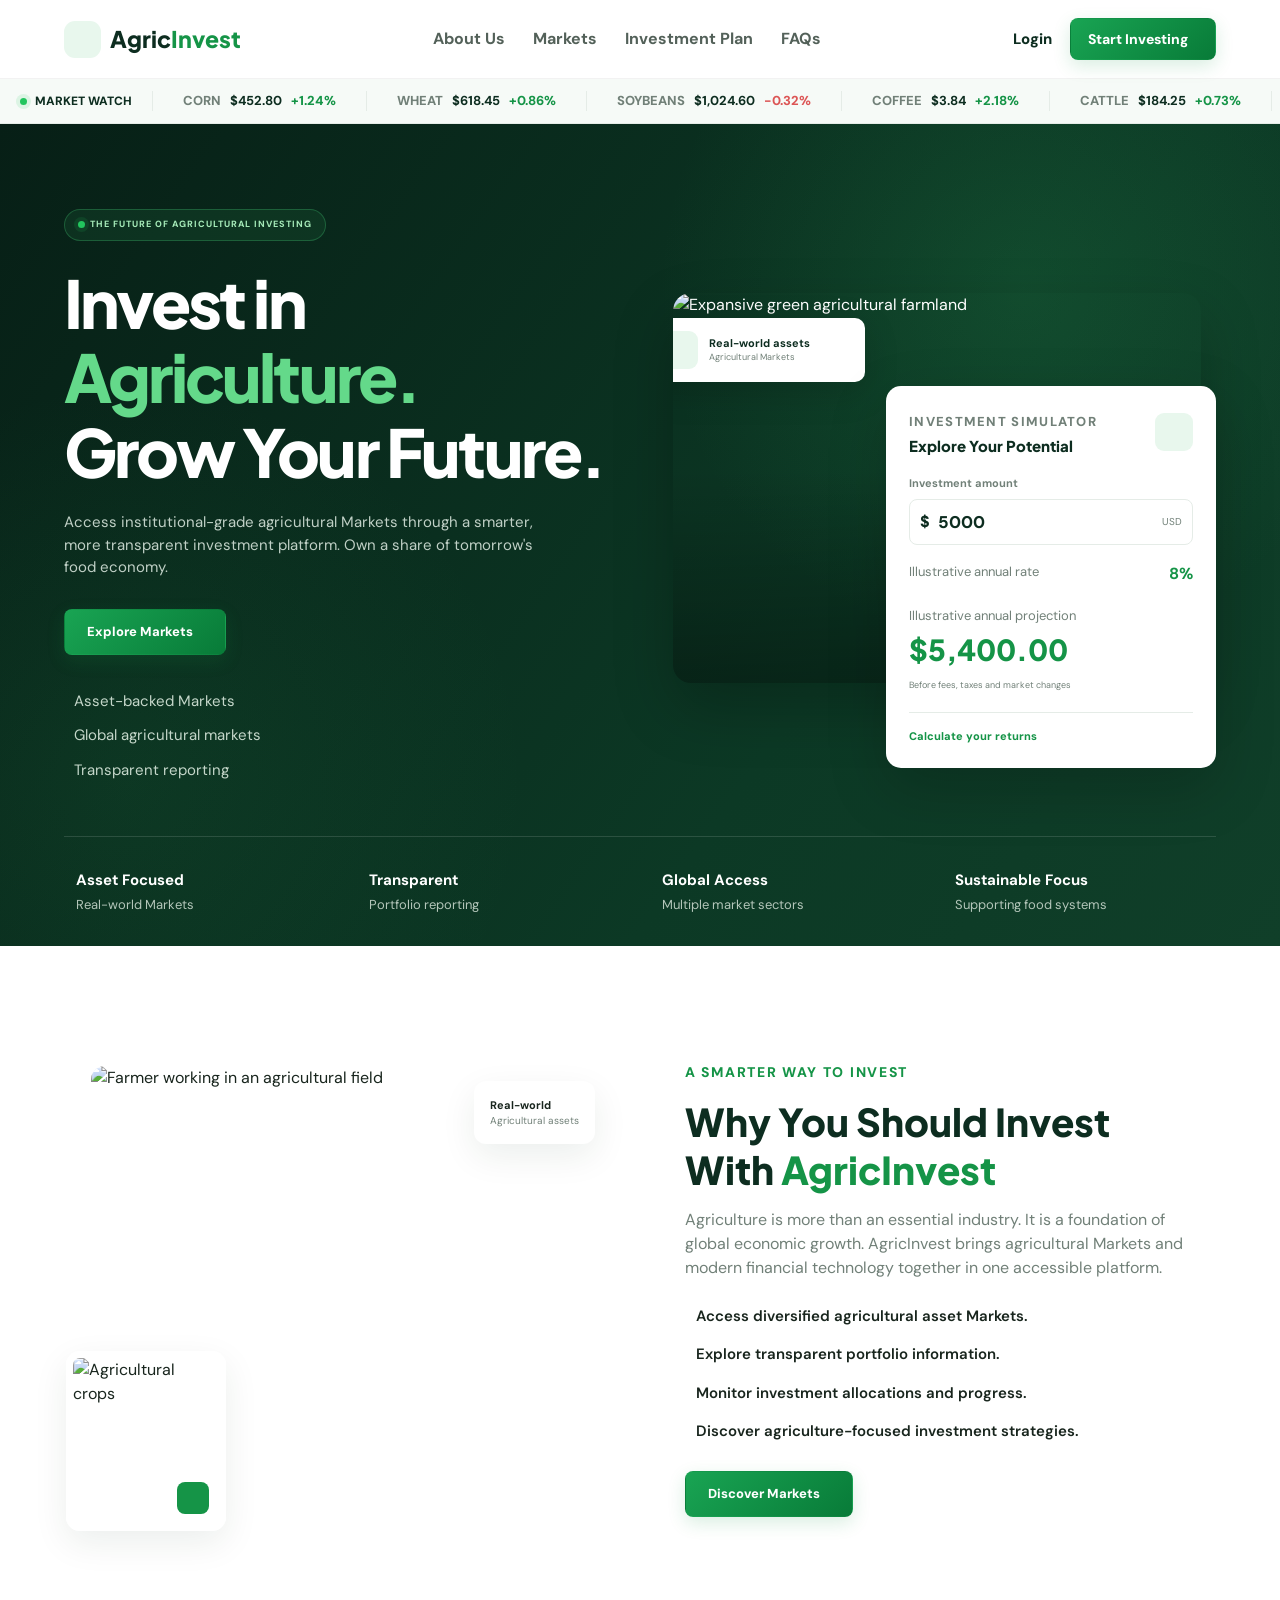
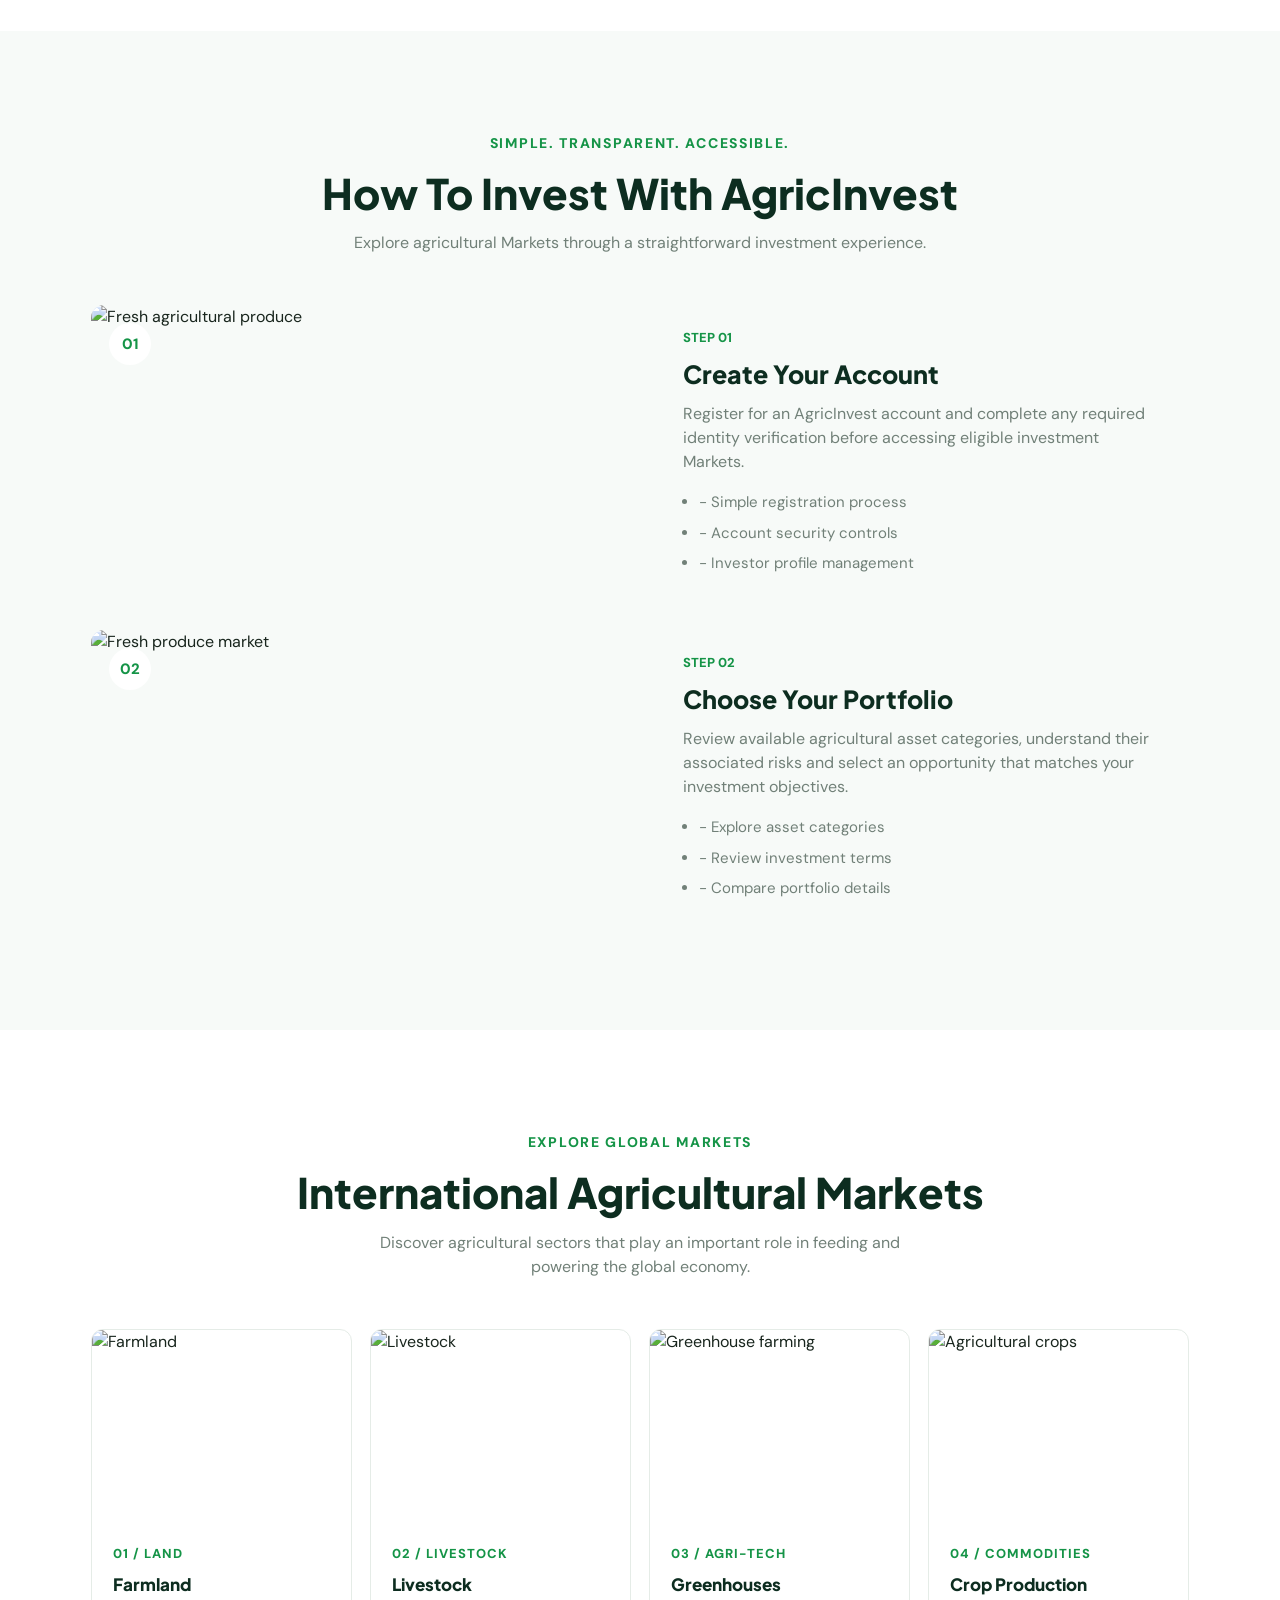
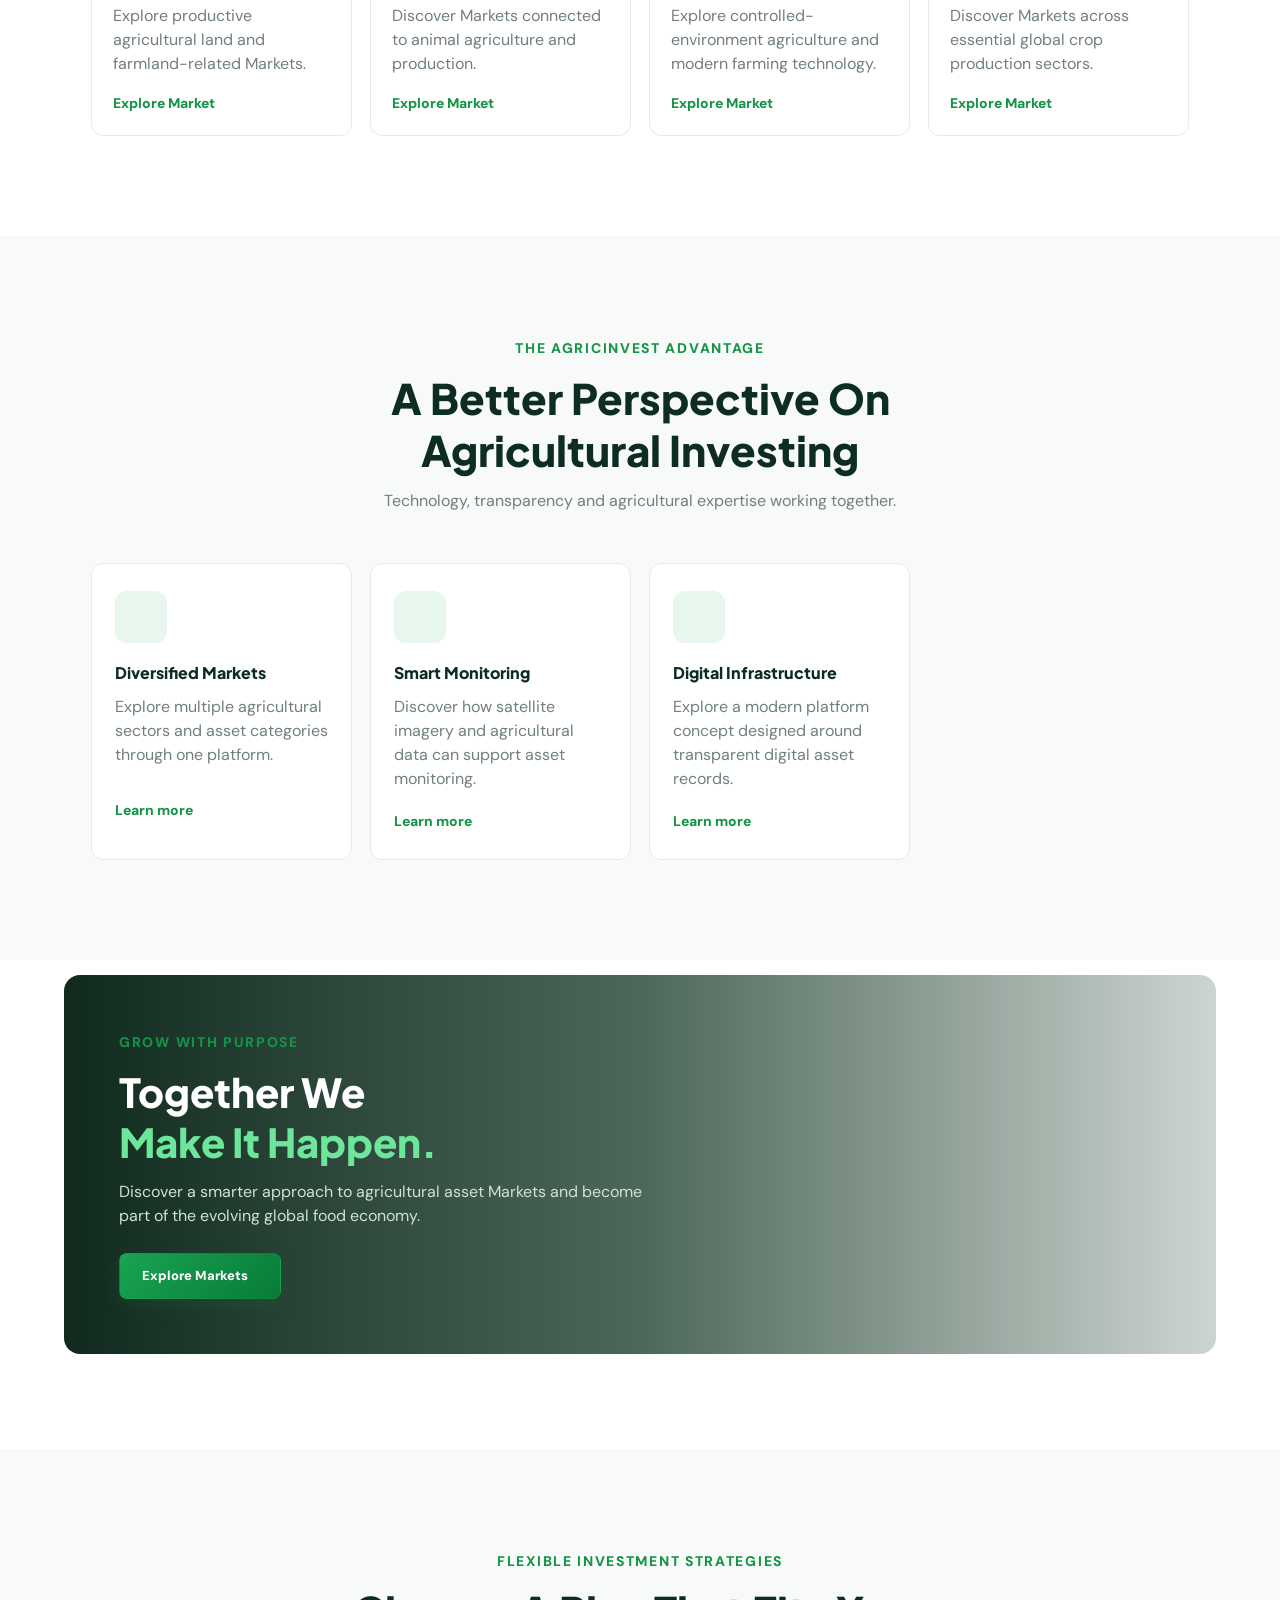
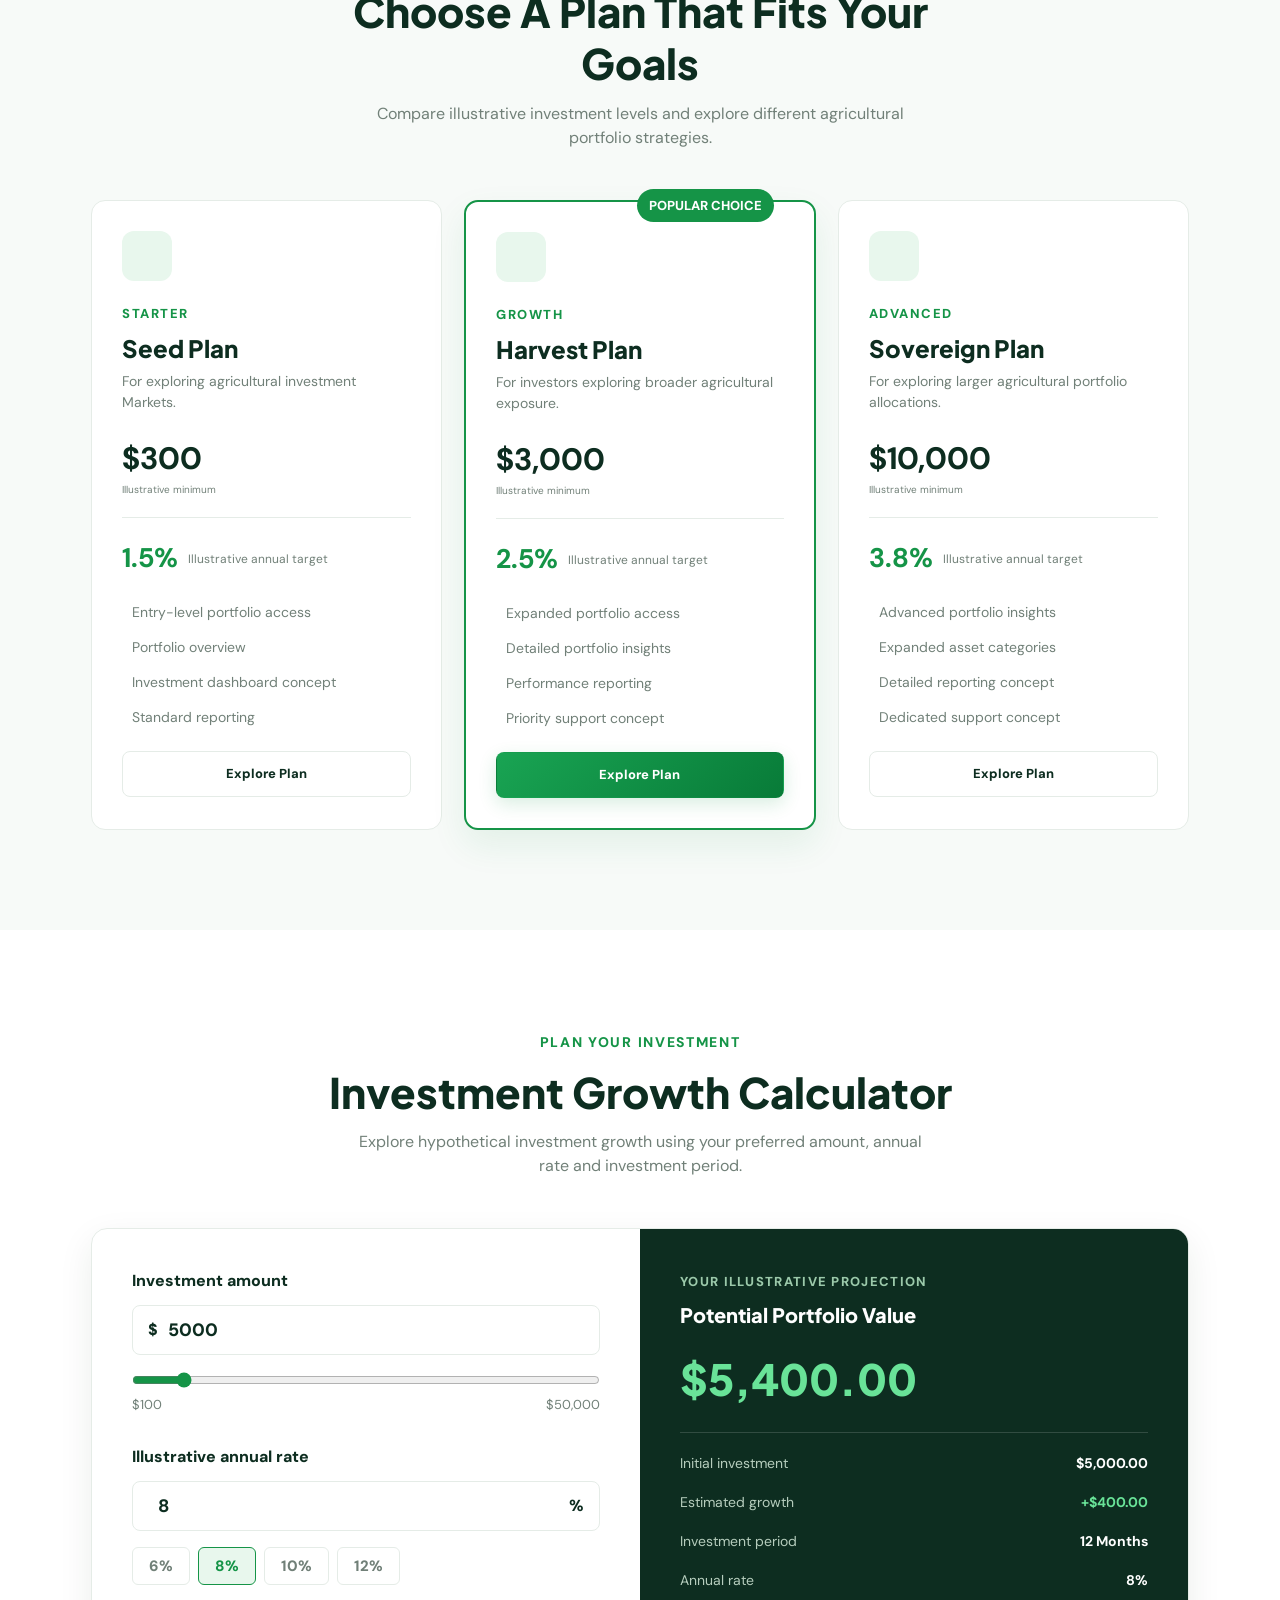
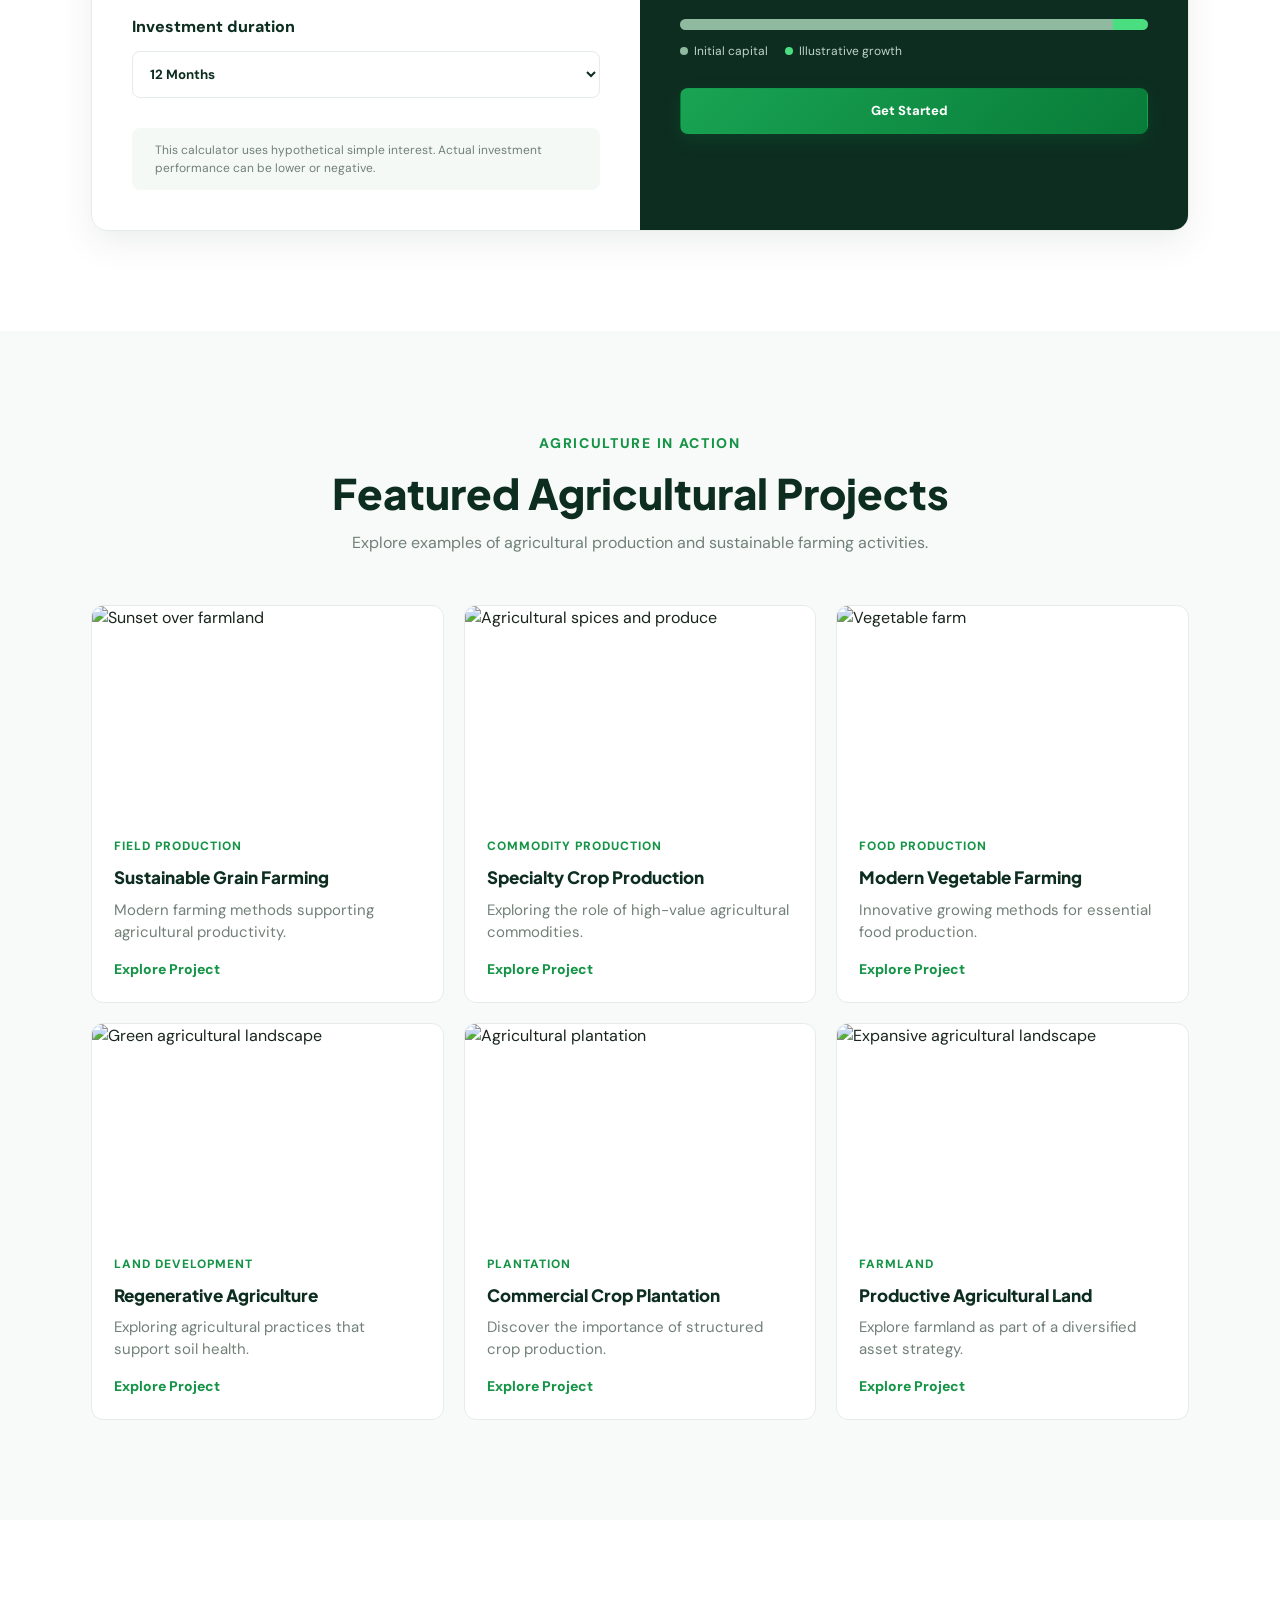
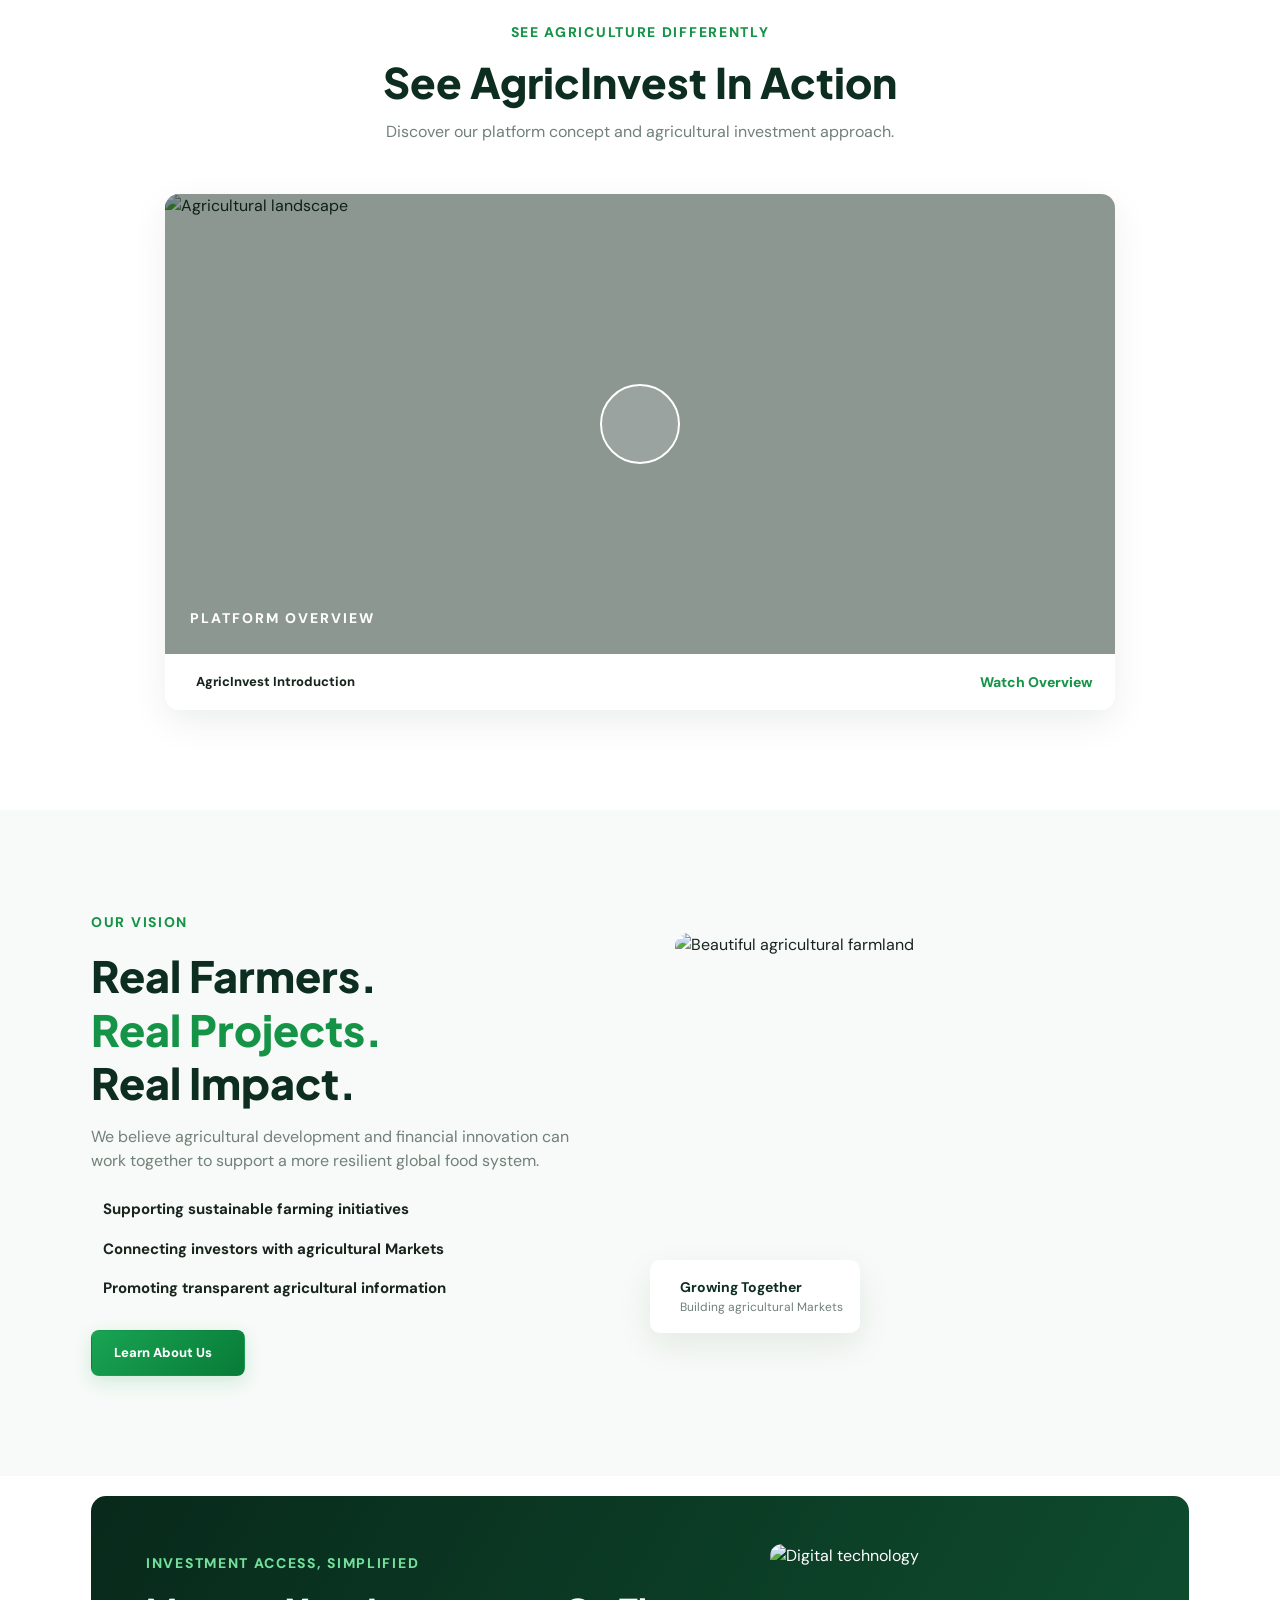
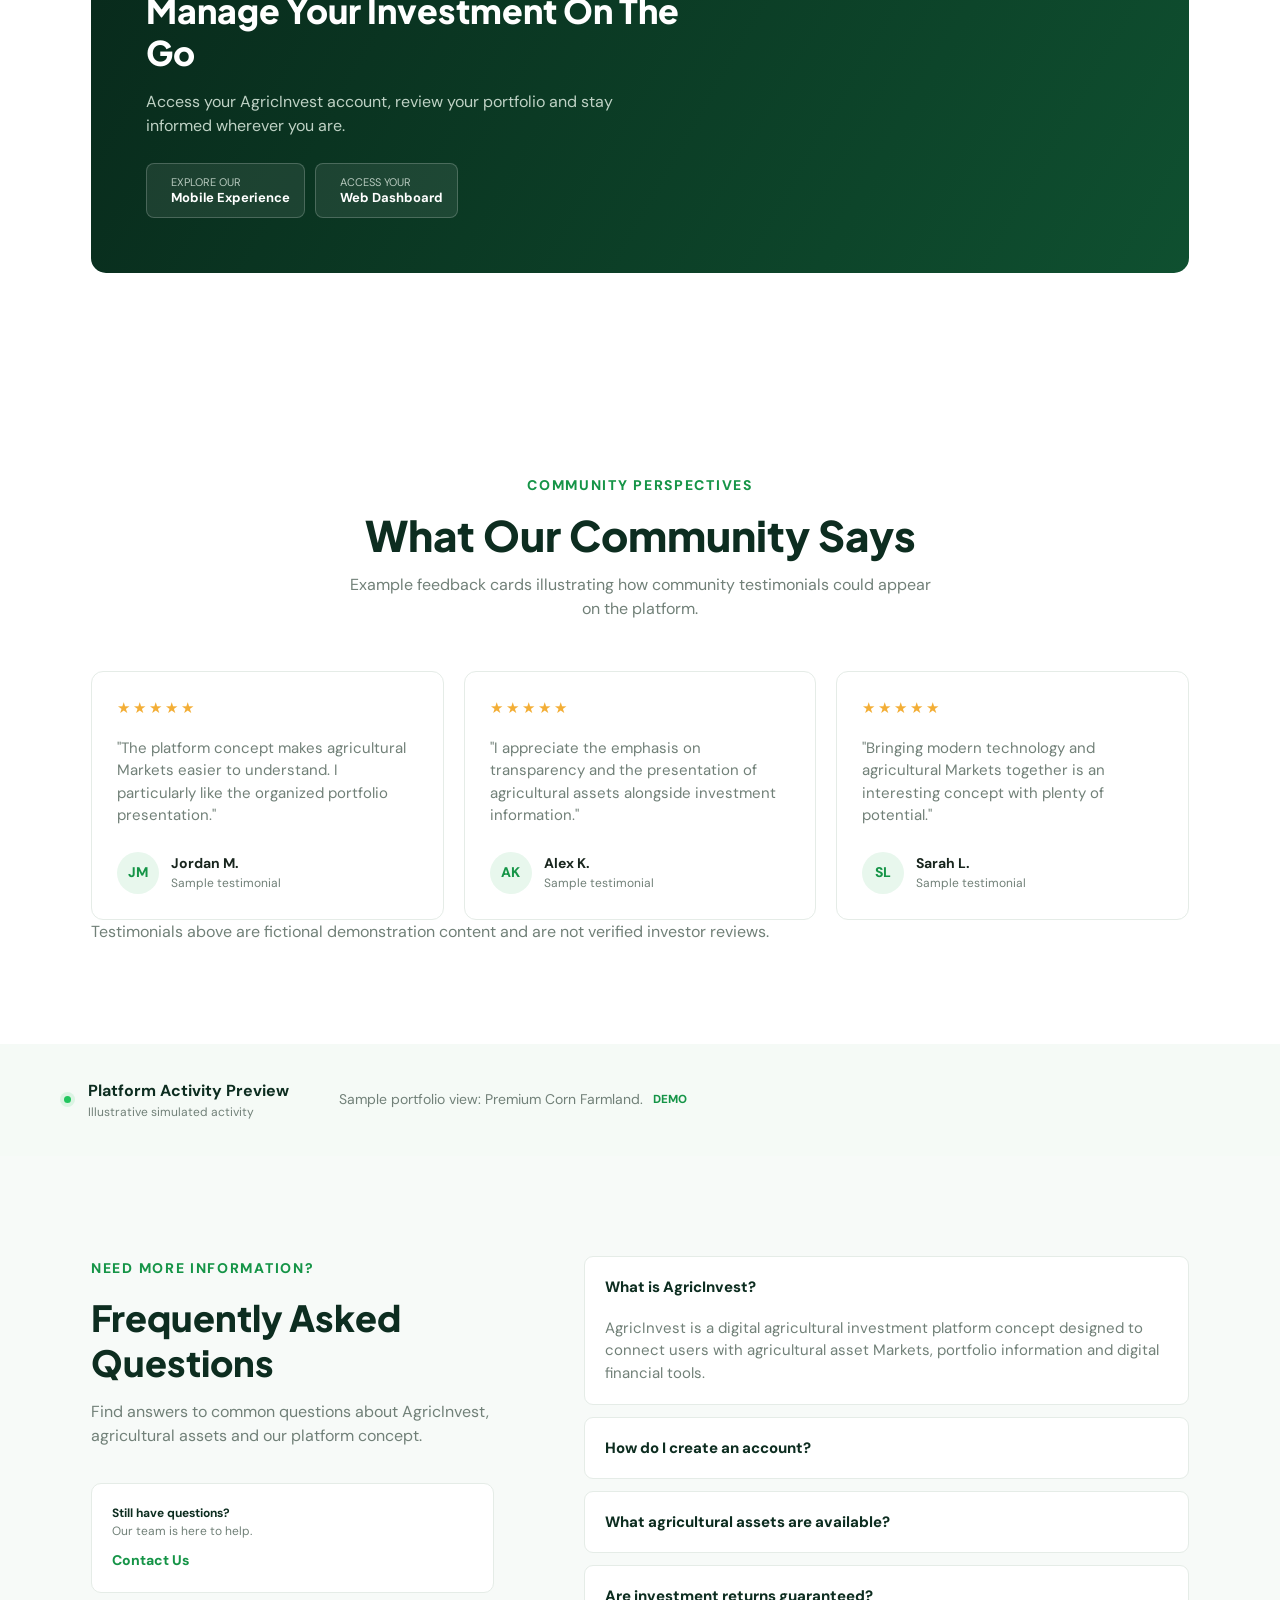
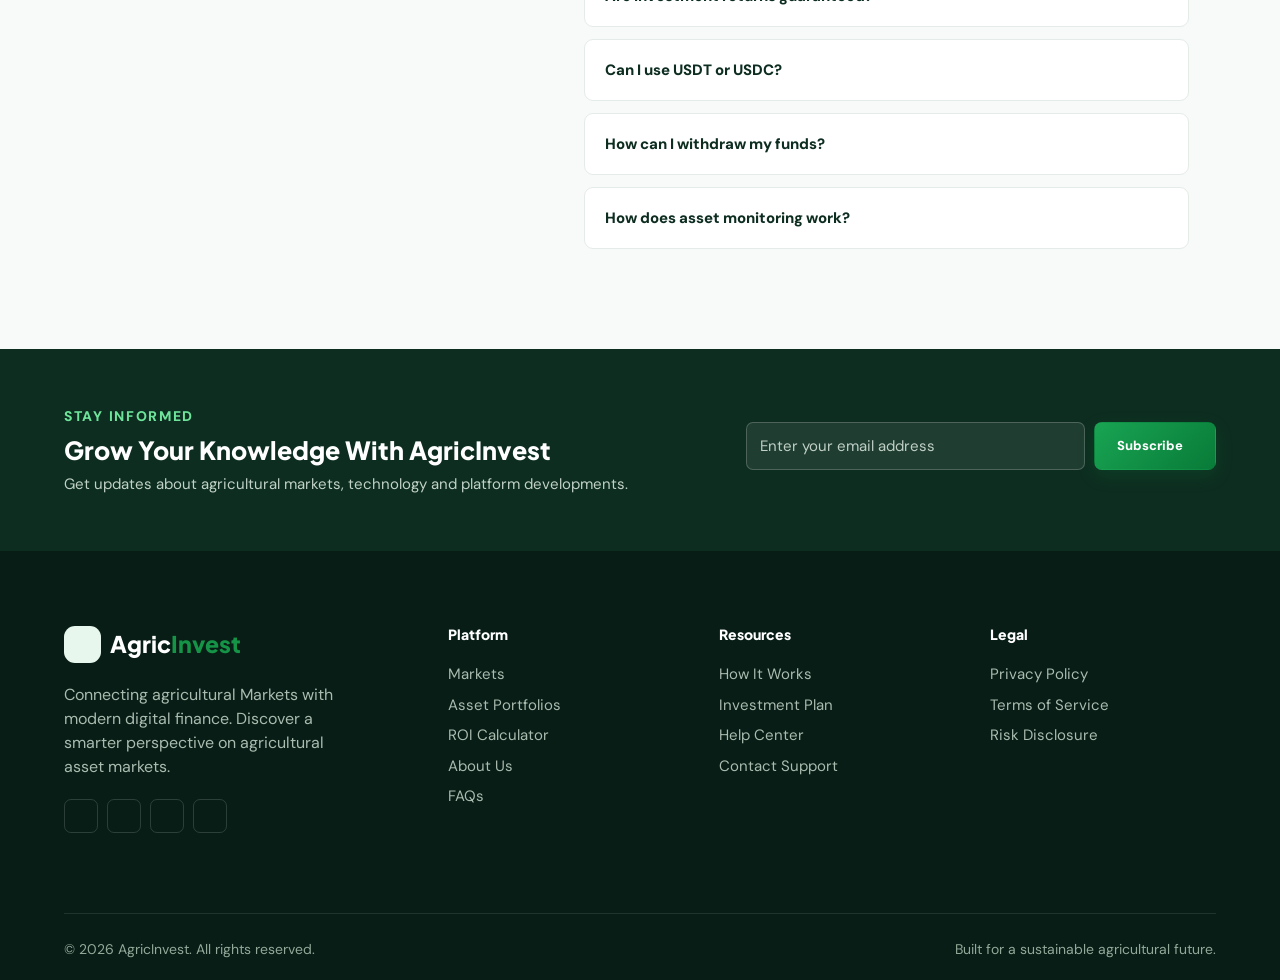
==== commit b2bf22af: "Update index.html" ====
--- a/index.html
+++ b/index.html
@@ -3732,9 +3732,9 @@
             </h1>
 
             <p class="hero-description">
-              Access institutional-grade agricultural Markets through a
-              smarter, more transparent investment platform. Own a share of
-              tomorrow's food economy.
+              Access institutional-grade agricultural Markets through a smarter,
+              more transparent investment platform. Own a share of tomorrow's
+              food economy.
             </p>
 
             <div class="hero-buttons">
@@ -3743,10 +3743,10 @@
                 <i data-lucide="arrow-up-right"></i>
               </a>
 
-              <button class="btn btn-outline-light" data-open-modal="demoModal">
+              <!-- <button class="btn btn-outline-light" data-open-modal="demoModal">
                 <i data-lucide="play-circle"></i>
                 Watch Platform Demo
-              </button>
+              </button> -->
             </div>
 
             <div class="hero-trust">
@@ -3916,17 +3916,15 @@
 
             <p>
               Agriculture is more than an essential industry. It is a foundation
-              of global economic growth. AgricInvest brings agricultural
-              Markets and modern financial technology together in one
-              accessible platform.
+              of global economic growth. AgricInvest brings agricultural Markets
+              and modern financial technology together in one accessible
+              platform.
             </p>
 
             <div class="check-list">
               <div>
                 <i data-lucide="check-circle"></i>
-                <span
-                  >Access diversified agricultural asset Markets.</span
-                >
+                <span>Access diversified agricultural asset Markets.</span>
               </div>
 
               <div>
@@ -3965,8 +3963,8 @@
             <h2>How To Invest With AgricInvest</h2>
 
             <p>
-              Explore agricultural Markets through a straightforward
-              investment experience.
+              Explore agricultural Markets through a straightforward investment
+              experience.
             </p>
           </div>
 
@@ -4512,8 +4510,8 @@
               </h2>
 
               <p>
-                Discover a smarter approach to agricultural asset Markets
-                and become part of the evolving global food economy.
+                Discover a smarter approach to agricultural asset Markets and
+                become part of the evolving global food economy.
               </p>
 
               <a href="#portfolios" class="btn btn-primary">
@@ -5001,9 +4999,7 @@
 
               <div>
                 <i data-lucide="users"></i>
-                <span
-                  >Connecting investors with agricultural Markets</span
-                >
+                <span>Connecting investors with agricultural Markets</span>
               </div>
 
               <div>
@@ -5136,8 +5132,8 @@
               <div class="testimonial-stars">★★★★★</div>
 
               <p>
-                "Bringing modern technology and agricultural Markets
-                together is an interesting concept with plenty of potential."
+                "Bringing modern technology and agricultural Markets together is
+                an interesting concept with plenty of potential."
               </p>
 
               <div class="testimonial-author">
@@ -5214,8 +5210,7 @@
                 <p>
                   AgricInvest is a digital agricultural investment platform
                   concept designed to connect users with agricultural asset
-                  Markets, portfolio information and digital financial
-                  tools.
+                  Markets, portfolio information and digital financial tools.
                 </p>
               </div>
             </div>
@@ -5363,9 +5358,8 @@
               </a>
 
               <p>
-                Connecting agricultural Markets with modern digital
-                finance. Discover a smarter perspective on agricultural asset
-                markets.
+                Connecting agricultural Markets with modern digital finance.
+                Discover a smarter perspective on agricultural asset markets.
               </p>
 
               <div class="social-links">
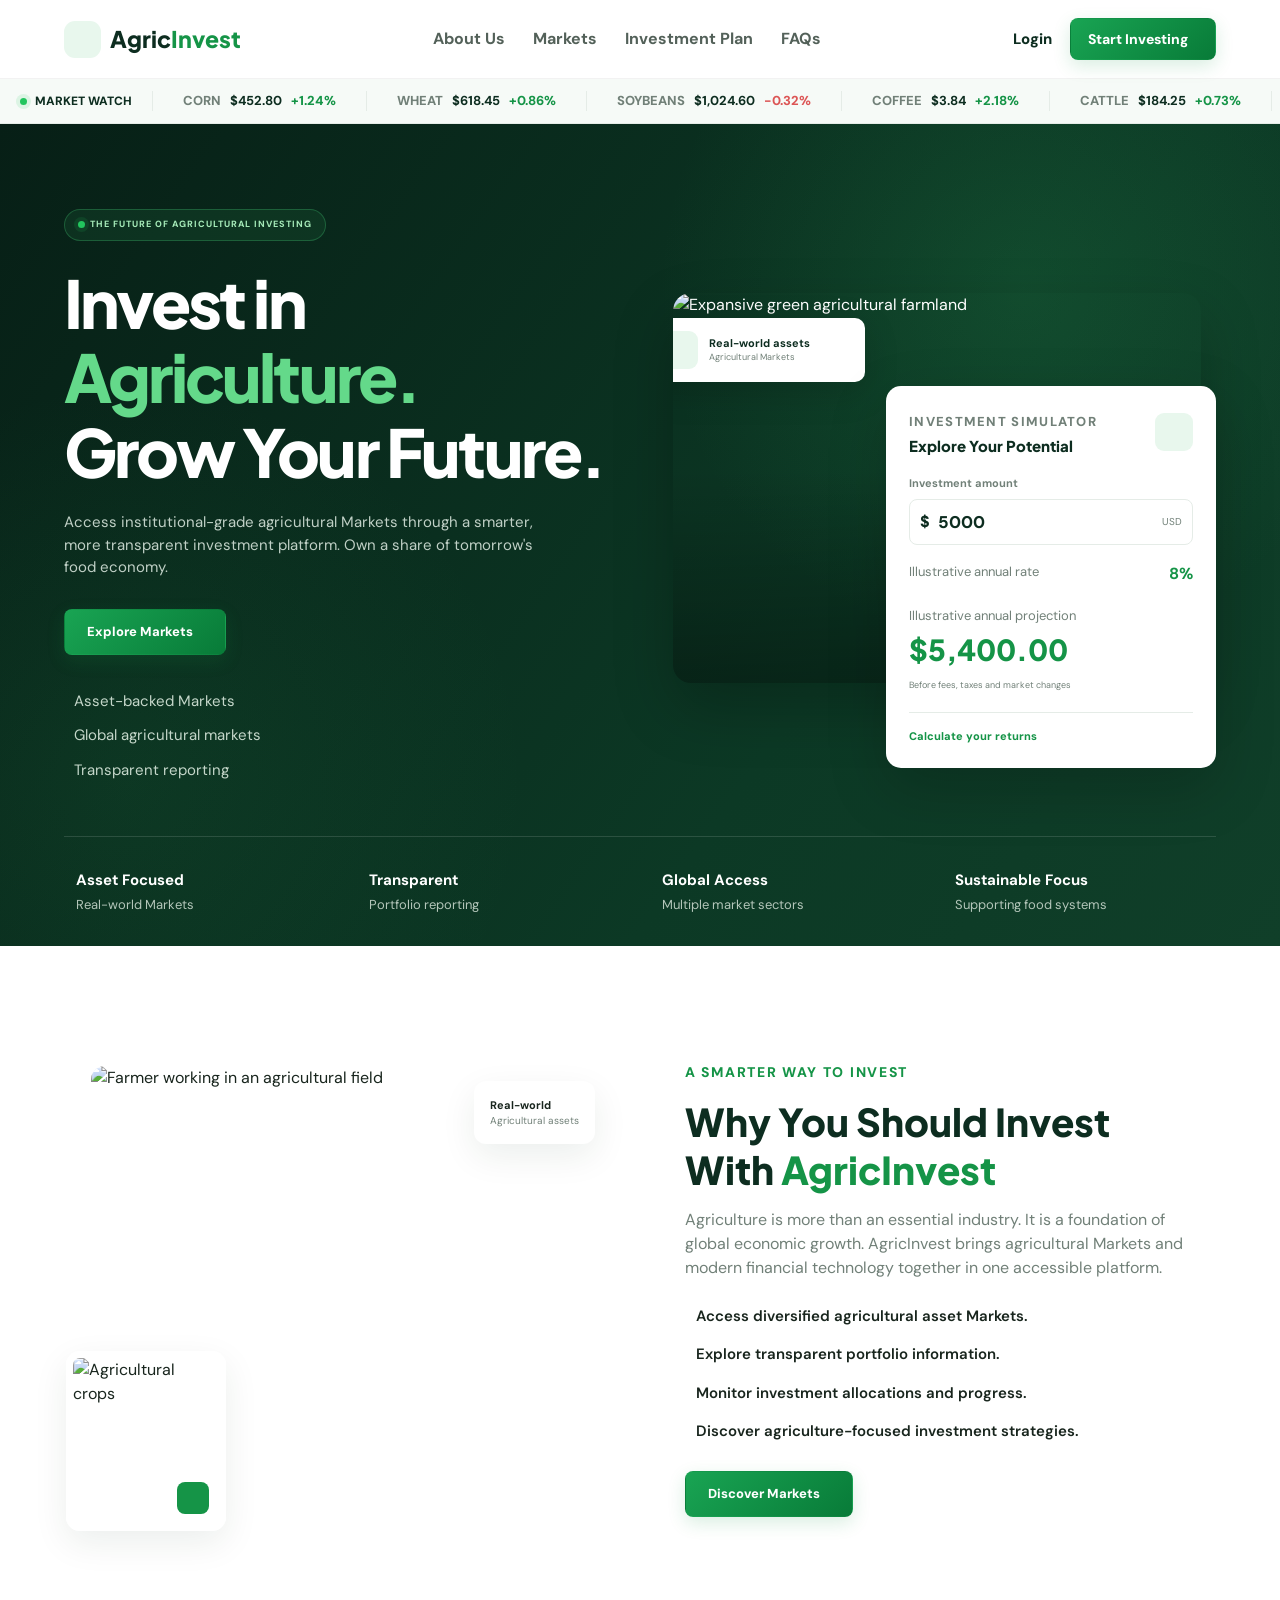
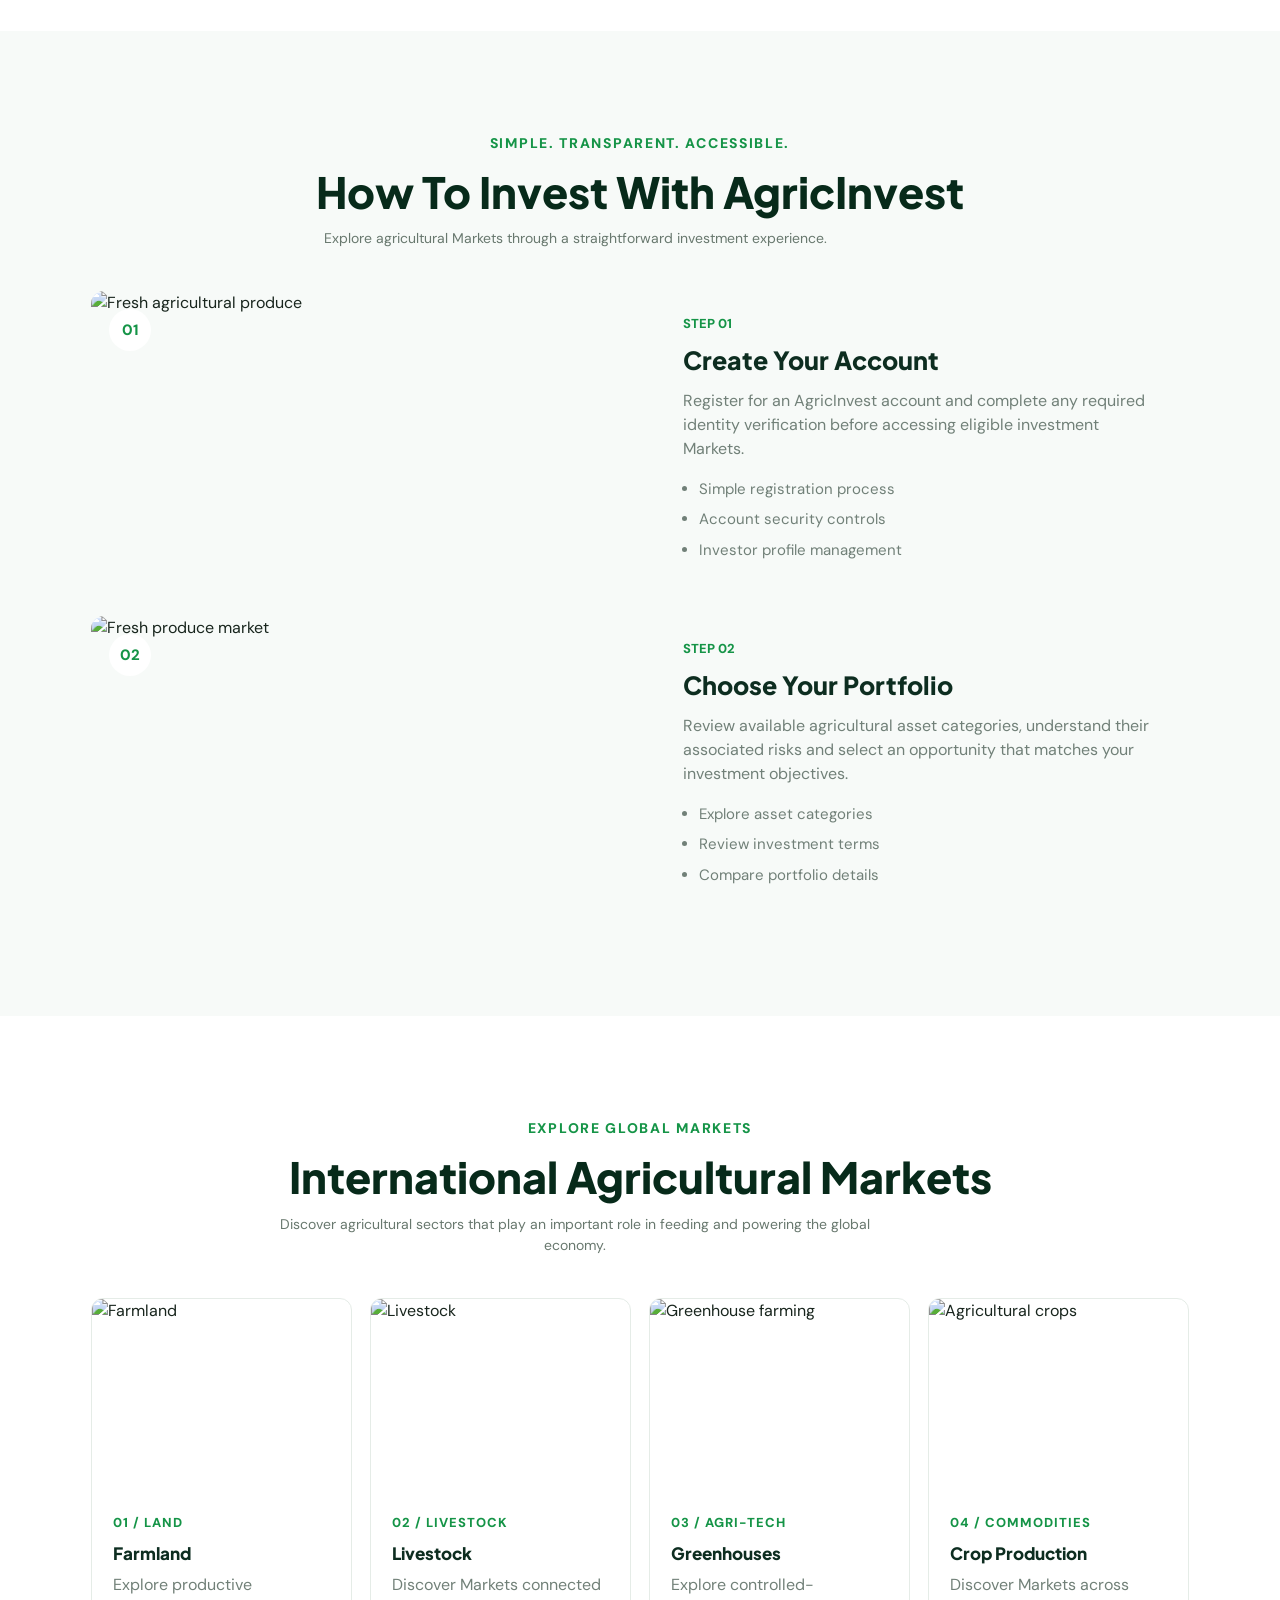
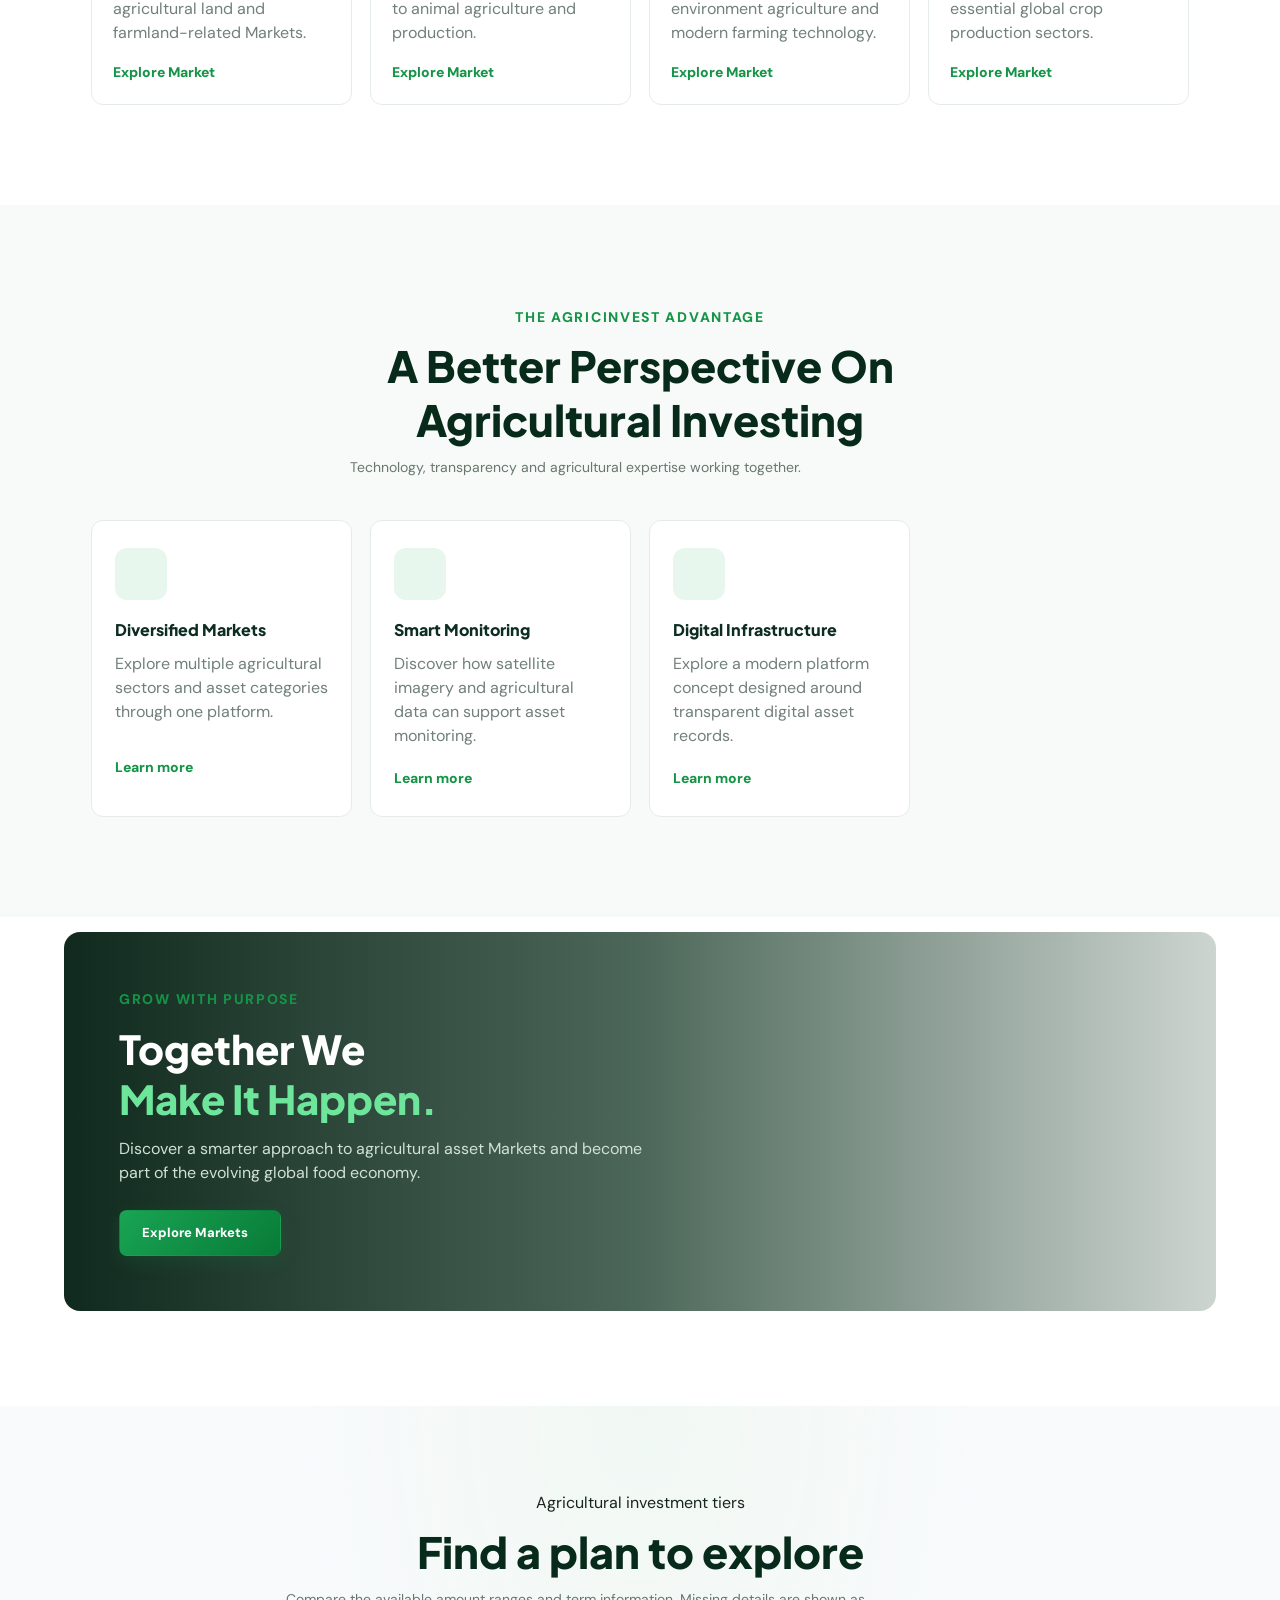
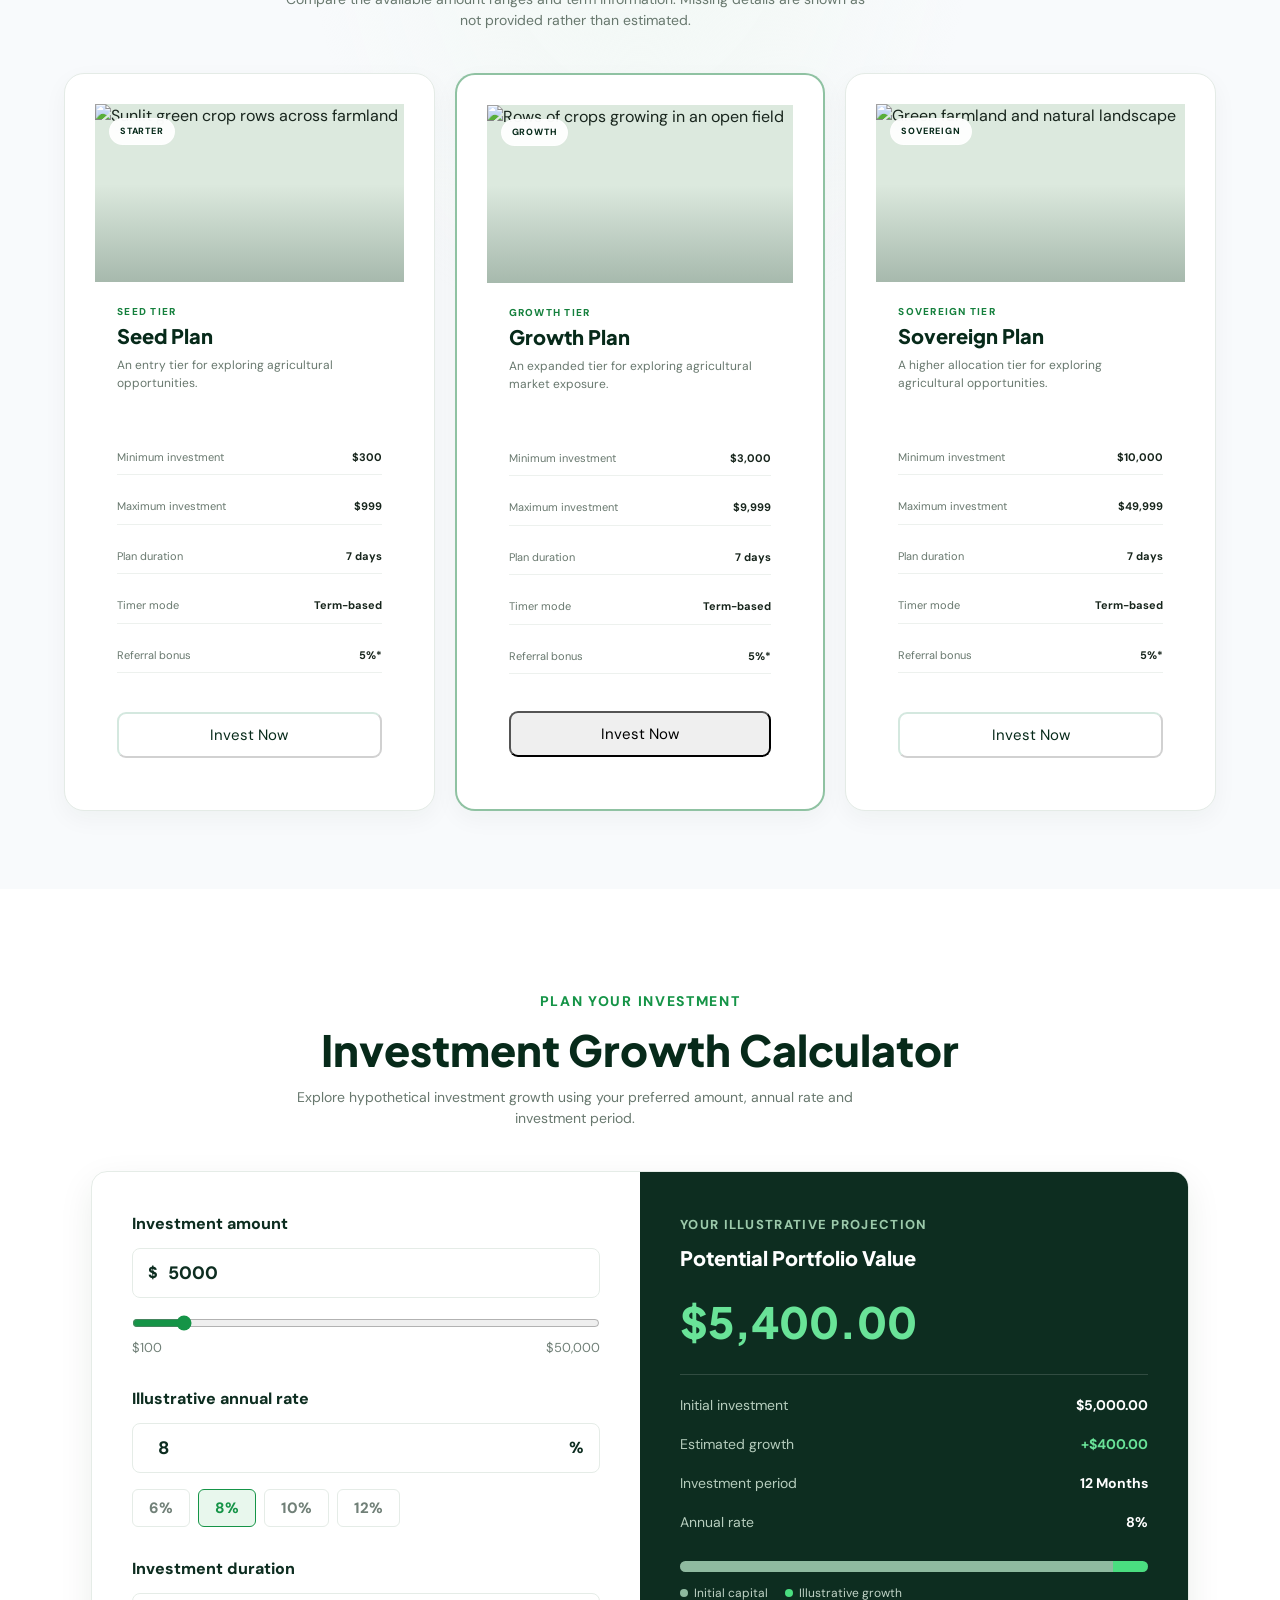
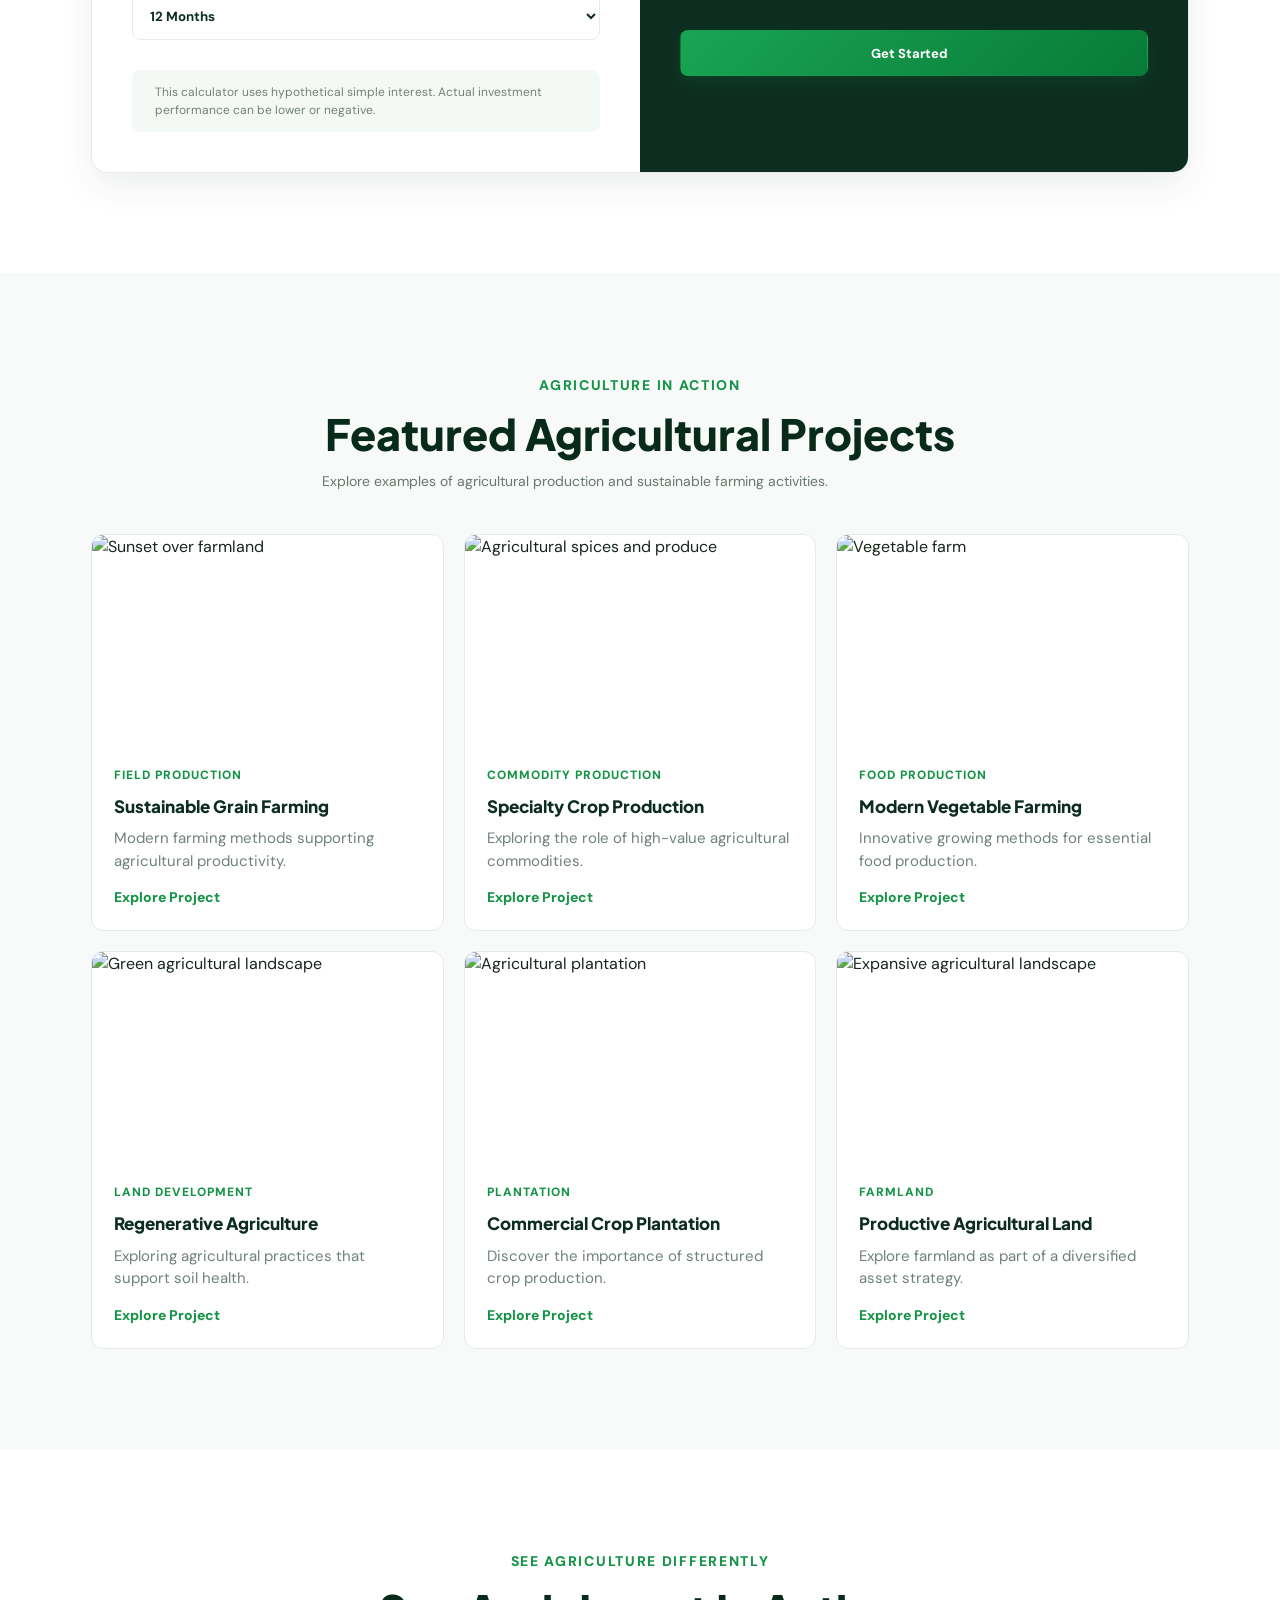
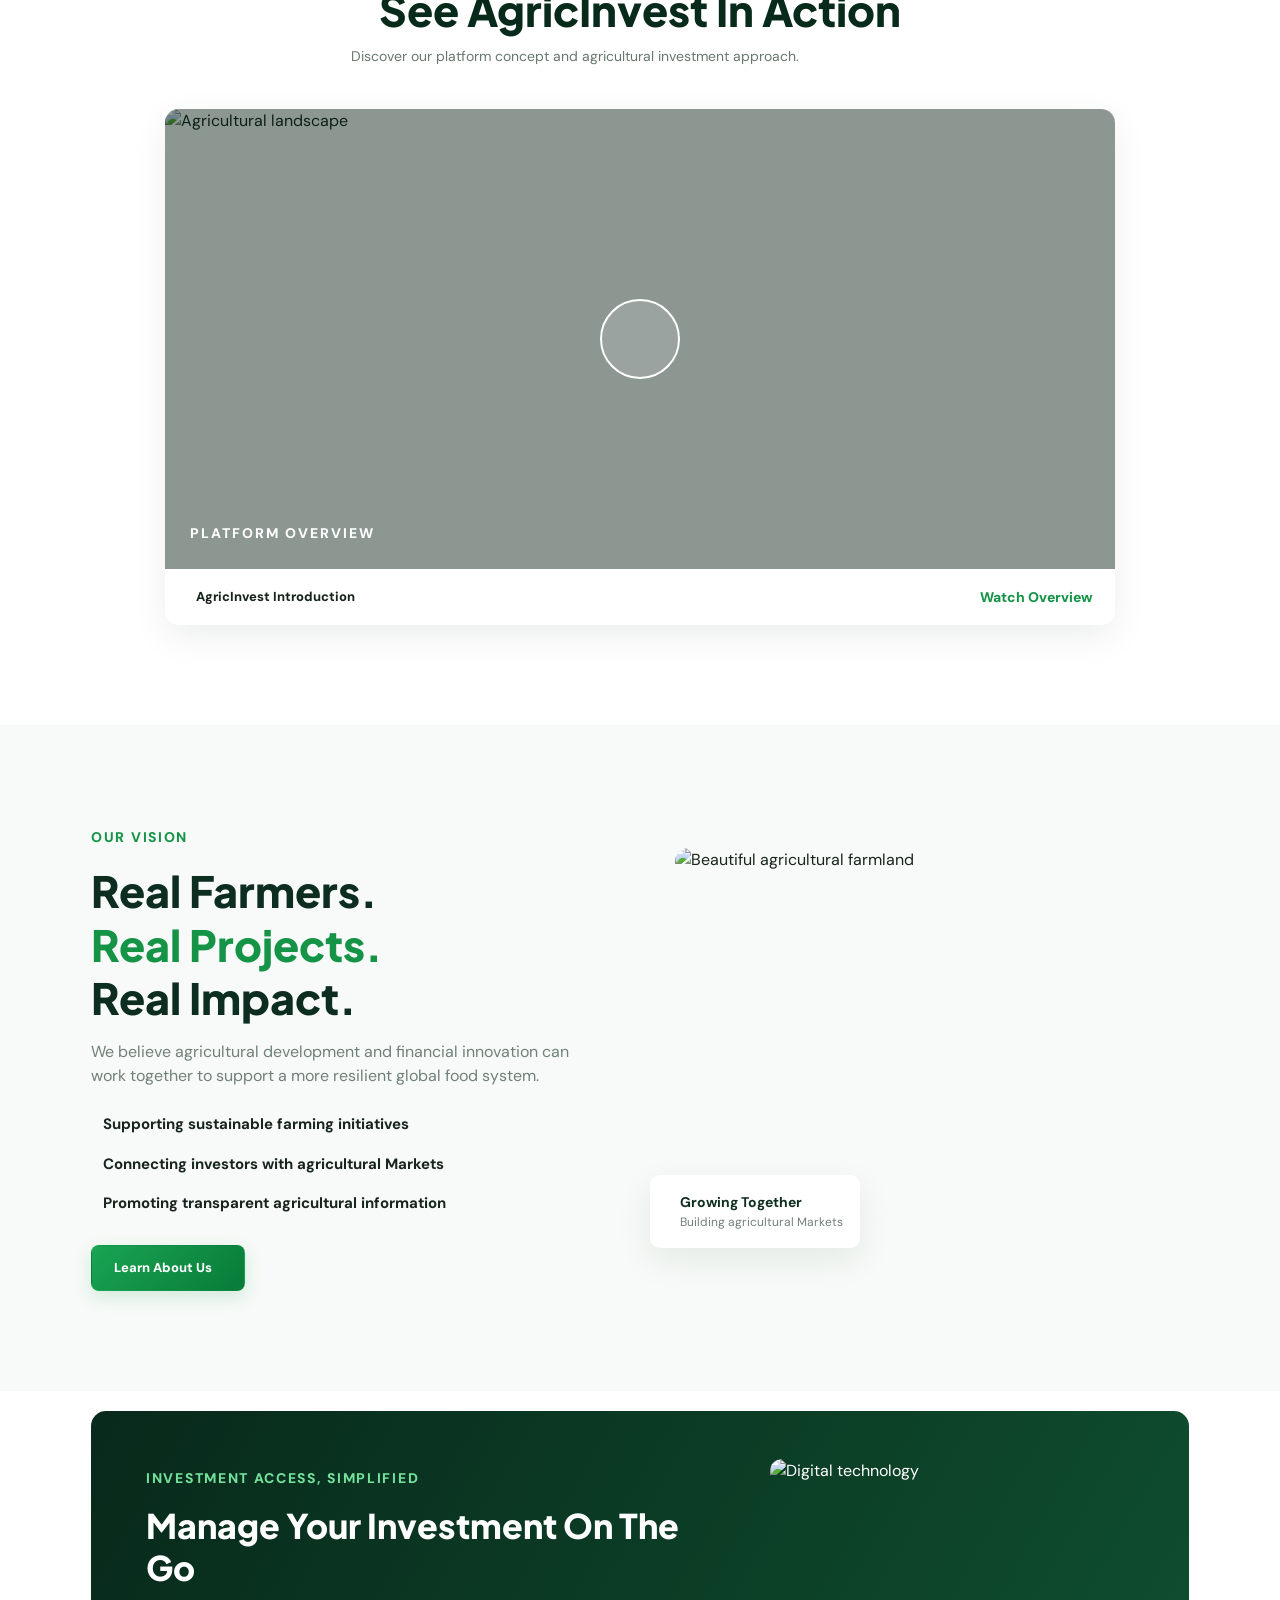
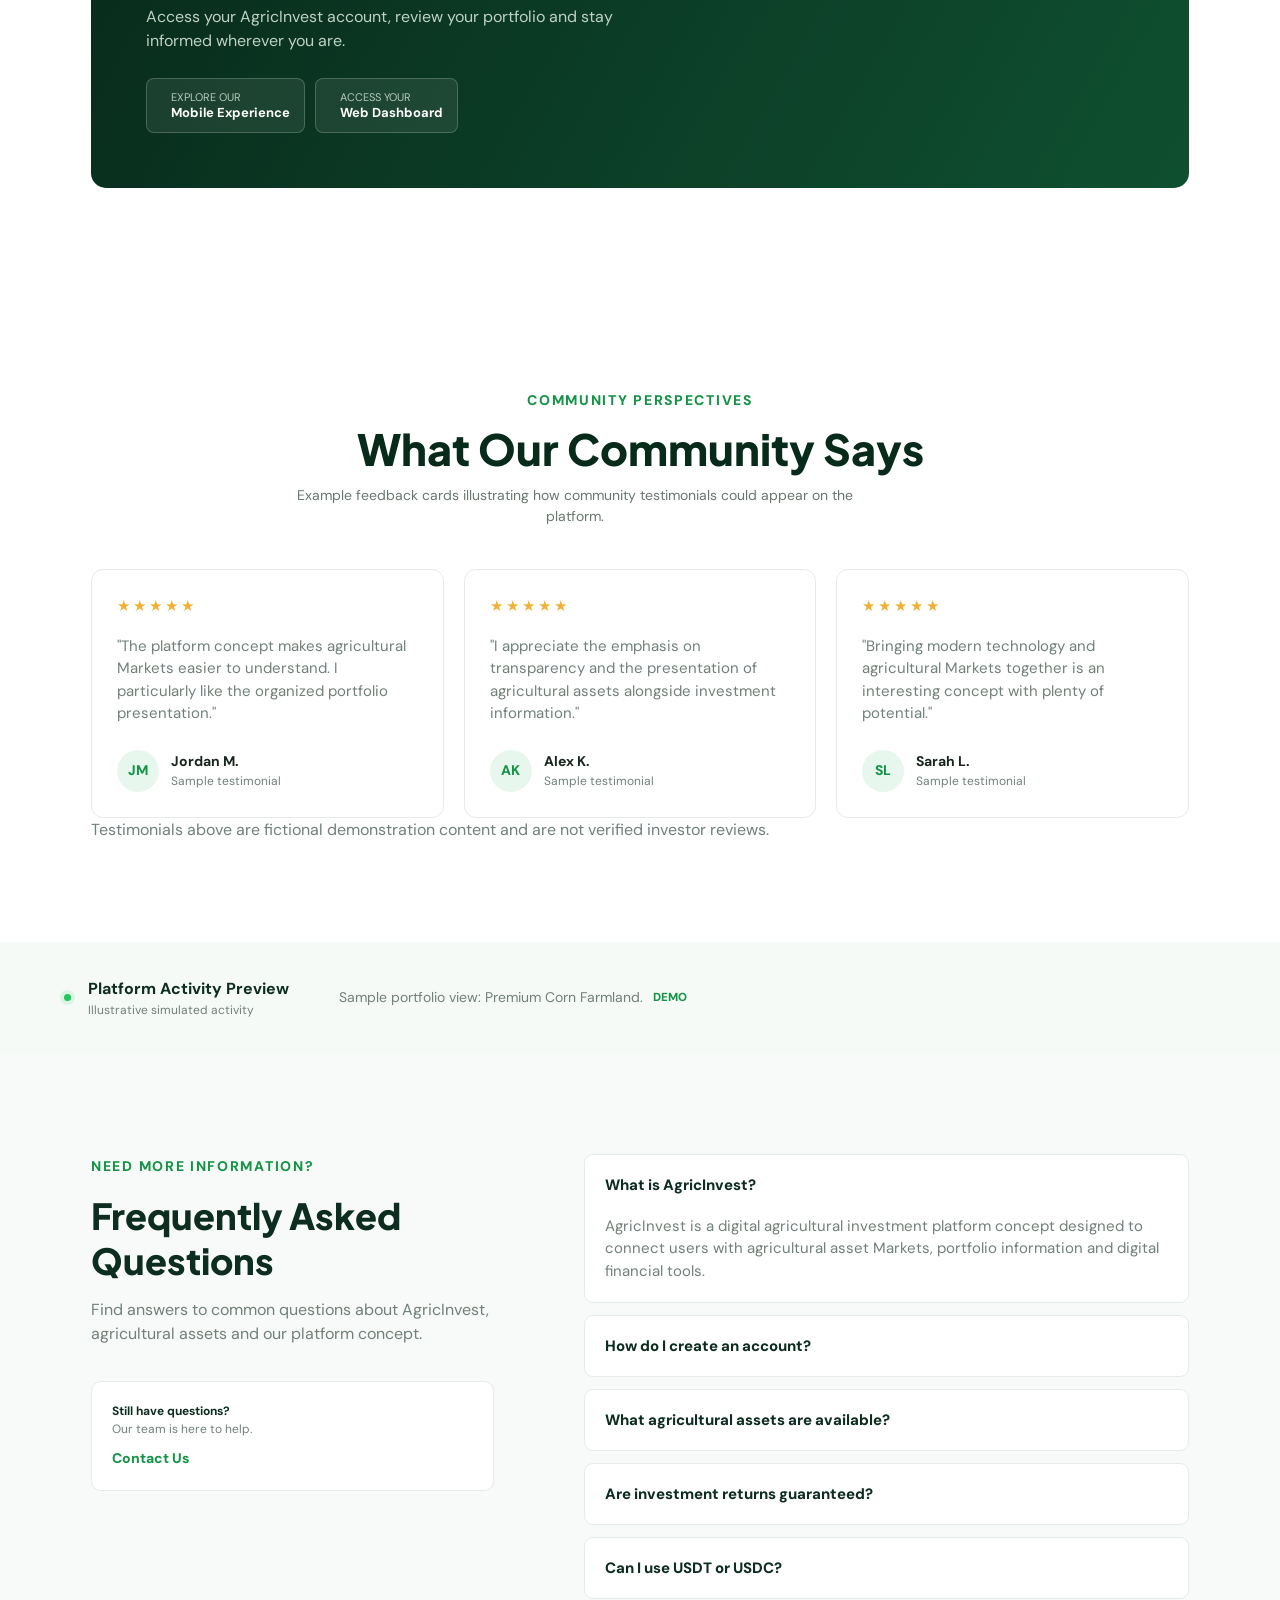
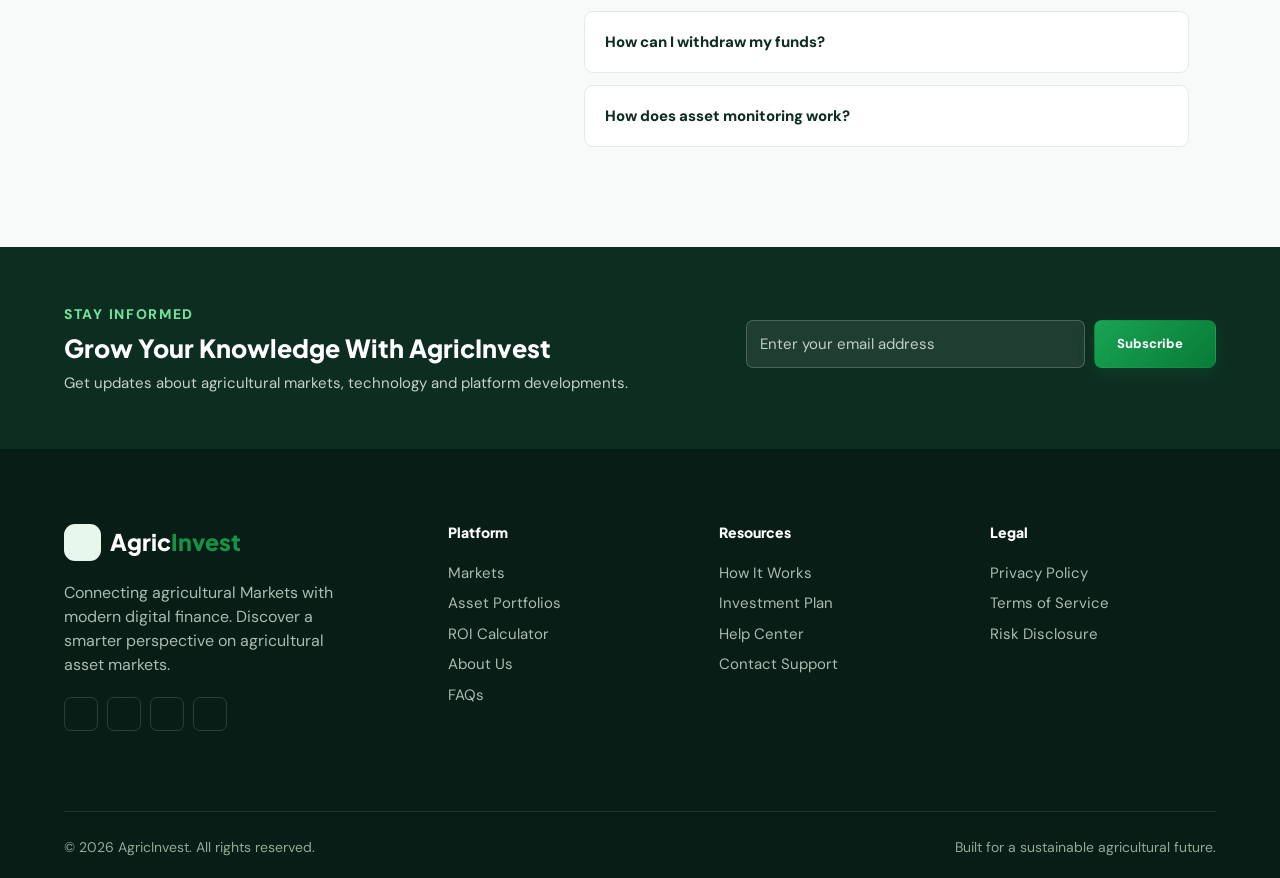
==== commit 828ed320: "Update index.html" ====
--- a/index.html
+++ b/index.html
@@ -3270,11 +3270,11 @@
         }
 
         .market-card-content h3 {
-          font-size: 14px;
+          font-size: 15px;
         }
 
         .market-card-content p {
-          font-size: 10px;
+          font-size: 16px;
           min-height: 90px;
         }
 
@@ -3485,7 +3485,7 @@
         }
 
         .hero-badge {
-          font-size: 8px;
+          font-size: 12px;
         }
 
         .hero-visual {
@@ -3590,6 +3590,322 @@
         }
       }
     </style>
+
+    <style>
+      :root {
+        --agri-forest: #072a1a;
+        --agri-forest-2: #0d3b25;
+        --agri-emerald: #15803d;
+        --agri-bright: #22a653;
+        --agri-lime: #a3e635;
+        --agri-white: #fff;
+        --agri-off-white: #f8fafc;
+        --agri-mint: #eaf5ed;
+        --agri-ink: #17251c;
+        --agri-muted: #68786e;
+        --agri-border: #e4ebe6;
+        --agri-shadow: 0 16px 45px rgba(7, 42, 26, 0.08);
+        --agri-shadow-hover: 0 22px 52px rgba(7, 42, 26, 0.14);
+        --agri-radius: 20px;
+      }
+
+      .plans-section {
+        padding: 85px 0 78px;
+        background:
+          radial-gradient(ellipse at 50% 0, #f1f8f3 0, transparent 38%),
+          var(--agri-off-white);
+      }
+
+      .section-heading {
+        max-width: 720px;
+        margin: 0 auto 42px;
+        text-align: center;
+      }
+
+      .section-heading h2 {
+        margin: 10px 0;
+        color: var(--agri-forest);
+        font-size: clamp(29px, 4vw, 43px);
+      }
+
+      .section-heading p {
+        margin: 0;
+        color: var(--agri-muted);
+        font-size: 14px;
+      }
+
+      .term-notice {
+        display: flex;
+        align-items: flex-start;
+        gap: 11px;
+        max-width: 950px;
+        margin: 0 auto 27px;
+        padding: 14px 17px;
+        border: 1px solid #dcebe0;
+        border-radius: 12px;
+        color: #53665a;
+        background: #f0f8f2;
+        font-size: 12px;
+      }
+
+      .term-notice i {
+        margin-top: 2px;
+        color: var(--agri-emerald);
+      }
+
+      .plans-grid {
+        display: grid;
+        grid-template-columns: repeat(3, minmax(0, 1fr));
+        align-items: stretch;
+        gap: 20px;
+      }
+
+      .plan-card {
+        position: relative;
+        display: flex;
+        min-width: 0;
+        flex-direction: column;
+        overflow: hidden;
+        border: 1px solid var(--agri-border);
+        border-radius: var(--agri-radius);
+        background: #fff;
+        box-shadow: 0 8px 25px rgba(7, 42, 26, 0.045);
+        transition:
+          transform 220ms ease,
+          box-shadow 220ms ease,
+          border-color 220ms ease;
+      }
+
+      .plan-card:hover {
+        border-color: rgba(21, 128, 61, 0.3);
+        box-shadow: var(--agri-shadow-hover);
+        transform: translateY(-5px);
+      }
+
+      .plan-card.is-featured {
+        border: 2px solid rgba(21, 128, 61, 0.48);
+      }
+
+      .plan-image {
+        position: relative;
+        height: 178px;
+        overflow: hidden;
+        background: #dce9de;
+      }
+
+      .plan-image::after {
+        position: absolute;
+        inset: 45% 0 0;
+        background: linear-gradient(transparent, rgba(7, 42, 26, 0.25));
+        content: "";
+      }
+
+      .plan-image img {
+        width: 100%;
+        height: 100%;
+        object-fit: cover;
+        transition: transform 450ms ease;
+      }
+
+      .plan-card:hover .plan-image img {
+        transform: scale(1.045);
+      }
+
+      .plan-badge {
+        position: absolute;
+        z-index: 1;
+        top: 14px;
+        left: 14px;
+        padding: 6px 10px;
+        border: 1px solid rgba(255, 255, 255, 0.54);
+        border-radius: 30px;
+        color: var(--agri-forest);
+        background: rgba(255, 255, 255, 0.93);
+        font-size: 9px;
+        font-weight: 800;
+        letter-spacing: 0.8px;
+        text-transform: uppercase;
+        backdrop-filter: blur(8px);
+      }
+
+      .plan-badge.badge-popular {
+        color: #fff;
+        border-color: transparent;
+        background: var(--agri-emerald);
+      }
+
+      .plan-badge.badge-exclusive {
+        color: var(--agri-forest);
+        background: #e6f4bd;
+      }
+
+      .plan-body {
+        display: flex;
+        flex: 1;
+        flex-direction: column;
+        padding: 22px;
+      }
+
+      .plan-category {
+        color: var(--agri-emerald);
+        font-size: 10px;
+        font-weight: 800;
+        letter-spacing: 1.25px;
+        text-transform: uppercase;
+      }
+
+      .plan-title-row {
+        display: flex;
+        align-items: start;
+        justify-content: space-between;
+        gap: 12px;
+        margin-top: 4px;
+      }
+
+      .plan-title-row h3 {
+        margin: 0;
+        color: var(--agri-forest);
+        font-size: 20px;
+      }
+
+      .plan-title-row > i {
+        margin-top: 4px;
+        color: #8ca497;
+        font-size: 18px;
+      }
+
+      .plan-description {
+        min-height: 44px;
+        margin: 8px 0 17px;
+        color: var(--agri-muted);
+        font-size: 12px;
+      }
+
+      .plan-roi {
+        display: flex;
+        align-items: center;
+        justify-content: space-between;
+        gap: 12px;
+        min-height: 63px;
+        margin-bottom: 14px;
+        padding: 12px 13px;
+        border-radius: 11px;
+        background: #f2f8f3;
+      }
+
+      .plan-roi span,
+      .plan-roi strong {
+        display: block;
+      }
+
+      .plan-roi span {
+        color: var(--agri-muted);
+        font-size: 10px;
+      }
+
+      .plan-roi strong {
+        margin-top: 2px;
+        color: var(--agri-forest);
+        font-size: 14px;
+      }
+
+      .plan-roi .roi-value {
+        color: var(--agri-emerald);
+        font-size: 14px;
+        text-align: right;
+      }
+
+      .plan-details {
+        display: grid;
+        gap: 0;
+        margin: 0;
+        padding: 0;
+        list-style: none;
+      }
+
+      .plan-details li {
+        display: flex;
+        align-items: baseline;
+        justify-content: space-between;
+        gap: 12px;
+        padding: 9px 0;
+        border-bottom: 1px solid #edf1ee;
+        font-size: 11px;
+      }
+
+      .plan-details li span {
+        color: var(--agri-muted);
+      }
+
+      .plan-details li strong {
+        color: var(--agri-ink);
+        font-size: 11px;
+        text-align: right;
+      }
+
+      .plan-details .not-provided {
+        color: #7a837d;
+        font-weight: 600;
+      }
+
+      .plan-footnote {
+        min-height: 34px;
+        margin: 12px 0 15px;
+        color: #728078;
+        font-size: 10px;
+        line-height: 1.6;
+      }
+
+      .plan-card .btn-agri,
+      .plan-card .btn-agri-outline {
+        width: 100%;
+        margin-top: auto;
+      }
+
+      .btn-agri-outline {
+        border-color: rgba(7, 42, 26, 0.18);
+        color: var(--agri-forest);
+        background: #fff;
+      }
+
+      .btn-agri-outline:hover {
+        border-color: #096b32;
+        color: #0f5734;
+      }
+
+      .btn-agri,
+      .btn-agri-outline {
+        /* min-height: 46px; */
+        /* display: inline-flex; */
+        /* align-items: center; */
+        /* justify-content: center; */
+        /* gap: 9px; */
+        padding: 11px 20px;
+        /* border: 1px solid transparent; */
+        border-radius: 9px;
+        font-size: 15px;
+        /* font-weight: 800; */
+        /* transition:
+          transform 180ms ease,
+          box-shadow 180ms ease,
+          background 180ms ease,
+          color 180ms ease; */
+      }
+
+      @media (max-width: 991.98px) {
+        .plans-grid {
+          grid-template-columns: repeat(2, minmax(0, 1fr));
+        }
+      }
+
+      @media (max-width: 767.98px) {
+        .plans-grid {
+          grid-template-columns: 1fr;
+          max-width: 520px;
+          margin: auto;
+        }
+      }
+    </style>
   </head>
 
   <body>
@@ -3618,7 +3934,7 @@
           <nav class="desktop-nav" id="desktopNav">
             <a href="about.html">About Us</a>
             <a href="markets.html">Markets</a>
-            <a href="plan.html">Investment Plan</a>
+            <a href="plans.html">Investment Plan</a>
             <!-- <a href="#calculator">Investment Calculator</a> -->
             <a href="#faq">FAQs</a>
           </nav>
@@ -3993,9 +4309,9 @@
               </p>
 
               <ul>
-                <li>- Simple registration process</li>
-                <li>- Account security controls</li>
-                <li>- Investor profile management</li>
+                <li> Simple registration process</li>
+                <li> Account security controls</li>
+                <li> Investor profile management</li>
               </ul>
             </div>
 
@@ -4023,9 +4339,9 @@
               </p>
 
               <ul>
-                <li>- Explore asset categories</li>
-                <li>- Review investment terms</li>
-                <li>- Compare portfolio details</li>
+                <li> Explore asset categories</li>
+                <li> Review investment terms</li>
+                <li> Compare portfolio details</li>
               </ul>
             </div>
           </div>
@@ -4200,299 +4516,6 @@
         </div>
       </section>
 
-      <!-- ================= PORTFOLIOS ================= -->
-
-      <!-- <section class="section portfolio-section" id="portfolios">
-      <div class="container">
-        <div class="section-heading portfolio-heading">
-          <span class="section-eyebrow">DISCOVER YOUR NEXT OPPORTUNITY</span>
-
-          <h2>Physical Agricultural Assets</h2>
-
-          <p>
-            Browse illustrative agricultural portfolio Markets across
-            different production categories.
-          </p>
-        </div>
-
-        <div class="portfolio-filters">
-          <button class="filter-btn active" data-filter="all">
-            All Assets
-          </button>
-          <button class="filter-btn" data-filter="farmland">Farmland</button>
-          <button class="filter-btn" data-filter="livestock">Livestock</button>
-          <button class="filter-btn" data-filter="crops">
-            Crop Production
-          </button>
-          <button class="filter-btn" data-filter="technology">Agri-Tech</button>
-        </div>
-
-        <div class="portfolio-grid" id="portfolioGrid">
-
-          <article class="portfolio-card" data-category="farmland">
-            <div class="portfolio-image">
-              <img
-                src="https://images.unsplash.com/photo-1500382017468-9049fed747ef?auto=format&fit=crop&w=700&q=80"
-                alt="Iowa farmland"
-                loading="lazy"
-              />
-              <span class="location-badge">
-                <i data-lucide="map-pin"></i> Iowa, USA
-              </span>
-              <span class="asset-badge">Farmland</span>
-            </div>
-
-            <div class="portfolio-body">
-              <div class="portfolio-top">
-                <span>AGRICULTURAL LAND</span>
-                <span class="verified"
-                  ><i data-lucide="badge-check"></i> Demo</span
-                >
-              </div>
-
-              <h3>Premium Corn Farmland</h3>
-
-              <p>
-                Illustrative farmland portfolio focused on commercial crop
-                production.
-              </p>
-
-              <div class="portfolio-stats">
-                <div>
-                  <span>Target rate</span>
-                  <strong>8% p.a.</strong>
-                </div>
-                <div>
-                  <span>Term</span>
-                  <strong>12 Months</strong>
-                </div>
-              </div>
-
-              <div class="progress-info">
-                <span>Funding progress</span>
-                <strong>72%</strong>
-              </div>
-
-              <div class="progress-bar">
-                <span style="width: 72%"></span>
-              </div>
-
-              <div class="portfolio-bottom">
-                <div>
-                  <span>Illustrative minimum</span>
-                  <strong>$500</strong>
-                </div>
-
-                <button
-                  class="btn btn-primary invest-btn"
-                  data-invest="Premium Corn Farmland"
-                >
-                  View Details
-                </button>
-              </div>
-            </div>
-          </article>
-
-          <article class="portfolio-card" data-category="livestock">
-            <div class="portfolio-image">
-              <img
-                src="https://images.unsplash.com/photo-1516467508483-a7212febe31a?auto=format&fit=crop&w=700&q=80"
-                alt="Cattle livestock"
-                loading="lazy"
-              />
-              <span class="location-badge">
-                <i data-lucide="map-pin"></i> Texas, USA
-              </span>
-              <span class="asset-badge">Livestock</span>
-            </div>
-
-            <div class="portfolio-body">
-              <div class="portfolio-top">
-                <span>ANIMAL AGRICULTURE</span>
-                <span class="verified"
-                  ><i data-lucide="badge-check"></i> Demo</span
-                >
-              </div>
-
-              <h3>Premium Cattle Portfolio</h3>
-
-              <p>
-                Illustrative livestock opportunity focused on cattle production.
-              </p>
-
-              <div class="portfolio-stats">
-                <div>
-                  <span>Target rate</span>
-                  <strong>10% p.a.</strong>
-                </div>
-                <div>
-                  <span>Term</span>
-                  <strong>18 Months</strong>
-                </div>
-              </div>
-
-              <div class="progress-info">
-                <span>Funding progress</span>
-                <strong>58%</strong>
-              </div>
-
-              <div class="progress-bar">
-                <span style="width: 58%"></span>
-              </div>
-
-              <div class="portfolio-bottom">
-                <div>
-                  <span>Illustrative minimum</span>
-                  <strong>$1,000</strong>
-                </div>
-
-                <button
-                  class="btn btn-primary invest-btn"
-                  data-invest="Premium Cattle Portfolio"
-                >
-                  View Details
-                </button>
-              </div>
-            </div>
-          </article>
-
-
-          <article class="portfolio-card" data-category="technology">
-            <div class="portfolio-image">
-              <img
-                src="https://images.unsplash.com/photo-1585320806297-9794b3e4eeae?auto=format&fit=crop&w=700&q=80"
-                alt="Modern greenhouse"
-                loading="lazy"
-              />
-              <span class="location-badge">
-                <i data-lucide="map-pin"></i> Netherlands
-              </span>
-              <span class="asset-badge">Agri-Tech</span>
-            </div>
-
-            <div class="portfolio-body">
-              <div class="portfolio-top">
-                <span>CONTROLLED FARMING</span>
-                <span class="verified"
-                  ><i data-lucide="badge-check"></i> Demo</span
-                >
-              </div>
-
-              <h3>Smart Hydroponic Farm</h3>
-
-              <p>
-                Illustrative investment concept based on advanced greenhouse
-                production.
-              </p>
-
-              <div class="portfolio-stats">
-                <div>
-                  <span>Target rate</span>
-                  <strong>12% p.a.</strong>
-                </div>
-                <div>
-                  <span>Term</span>
-                  <strong>24 Months</strong>
-                </div>
-              </div>
-
-              <div class="progress-info">
-                <span>Funding progress</span>
-                <strong>83%</strong>
-              </div>
-
-              <div class="progress-bar">
-                <span style="width: 83%"></span>
-              </div>
-
-              <div class="portfolio-bottom">
-                <div>
-                  <span>Illustrative minimum</span>
-                  <strong>$750</strong>
-                </div>
-
-                <button
-                  class="btn btn-primary invest-btn"
-                  data-invest="Smart Hydroponic Farm"
-                >
-                  View Details
-                </button>
-              </div>
-            </div>
-          </article>
-
-          <article class="portfolio-card" data-category="crops">
-            <div class="portfolio-image">
-              <img
-                src="https://images.unsplash.com/photo-1574323347407-f5e1ad6d020b?auto=format&fit=crop&w=700&q=80"
-                alt="Wheat field"
-                loading="lazy"
-              />
-              <span class="location-badge">
-                <i data-lucide="map-pin"></i> Canada
-              </span>
-              <span class="asset-badge">Crop Production</span>
-            </div>
-
-            <div class="portfolio-body">
-              <div class="portfolio-top">
-                <span>GRAIN PRODUCTION</span>
-                <span class="verified"
-                  ><i data-lucide="badge-check"></i> Demo</span
-                >
-              </div>
-
-              <h3>Wheat Harvest Portfolio</h3>
-
-              <p>
-                Illustrative opportunity associated with large-scale grain
-                production.
-              </p>
-
-              <div class="portfolio-stats">
-                <div>
-                  <span>Target rate</span>
-                  <strong>9% p.a.</strong>
-                </div>
-                <div>
-                  <span>Term</span>
-                  <strong>12 Months</strong>
-                </div>
-              </div>
-
-              <div class="progress-info">
-                <span>Funding progress</span>
-                <strong>65%</strong>
-              </div>
-
-              <div class="progress-bar">
-                <span style="width: 65%"></span>
-              </div>
-
-              <div class="portfolio-bottom">
-                <div>
-                  <span>Illustrative minimum</span>
-                  <strong>$500</strong>
-                </div>
-
-                <button
-                  class="btn btn-primary invest-btn"
-                  data-invest="Wheat Harvest Portfolio"
-                >
-                  View Details
-                </button>
-              </div>
-            </div>
-          </article>
-        </div>
-
-        <div class="portfolio-disclaimer">
-          <i data-lucide="info"></i>
-          All portfolio names, target rates, funding percentages and terms shown
-          above are illustrative examples, not live investment offers.
-        </div>
-      </div>
-    </section> -->
 
       <!-- ================= DARK CTA BANNER ================= -->
 
@@ -4523,9 +4546,7 @@
         </div>
       </section>
 
-      <!-- ================= INVESTMENT PLANS ================= -->
-
-      <section class="section plans-section">
+      <!-- <section class="section plans-section">
         <div class="container">
           <div class="section-heading">
             <span class="section-eyebrow">FLEXIBLE INVESTMENT STRATEGIES</span>
@@ -4533,8 +4554,8 @@
             <h2>Choose A Plan That Fits Your Goals</h2>
 
             <p>
-              Compare illustrative investment levels and explore different
-              agricultural portfolio strategies.
+              Compare investment levels and explore different agricultural
+              portfolio strategies.
             </p>
           </div>
 
@@ -4658,14 +4679,384 @@
                 Explore Plan
               </button>
             </article>
+
+            <article
+              class="plan-card"
+              data-plan="seed"
+              data-min="300"
+              data-max="999"
+              data-days="7"
+            >
+              <div class="plan-image">
+                <img
+                  src="https://images.unsplash.com/photo-1500382017468-9049fed747ef?auto=format&amp;fit=crop&amp;w=900&amp;q=82"
+                  alt="Sunlit green crop rows across farmland"
+                  loading="lazy"
+                />
+                <span class="plan-badge">Starter</span>
+              </div>
+
+              <div class="plan-body">
+                <span class="plan-category">Seed tier</span>
+                <div class="plan-title-row">
+                  <h3>Seed Plan</h3>
+                  <i class="bi bi-flower1" aria-hidden="true"></i>
+                </div>
+                <p class="plan-description">
+                  An entry tier for exploring agricultural opportunities.
+                </p>
+                <div class="plan-roi">
+                  <div>
+                    <span>Daily ROI rate</span><strong>Not provided</strong>
+                  </div>
+                  <strong class="roi-value">7-day term</strong>
+                </div>
+                <ul class="plan-details">
+                  <li><span>Minimum investment</span><strong>$300</strong></li>
+                  <li><span>Maximum investment</span><strong>$999</strong></li>
+                  <li><span>Plan duration</span><strong>7 days</strong></li>
+                  <li><span>Timer mode</span><strong>Term-based</strong></li>
+                  <li><span>Referral bonus</span><strong>5%*</strong></li>
+                </ul>
+                <button
+                  class="btn-agri-outline plan-action"
+                  type="button"
+                  data-select-plan="seed"
+                >
+                  Invest Now
+                  <i class="bi bi-arrow-right" aria-hidden="true"></i>
+                </button>
+              </div>
+            </article>
           </div>
 
-          <!-- <p class="plan-disclaimer">
-          These plan examples and percentages are demonstration content only.
-          They do not represent actual available products or promised returns.
-        </p> -->
+        </div>
+      </section> -->
+
+
+            <!-- ================= INVESTMENT PLANS ================= -->
+
+      <section
+        class="plans-section"
+        id="plans"
+        aria-labelledby="plans-grid-title"
+      >
+        <div class="container">
+          <div class="section-heading">
+            <span class="section-kicker">Agricultural investment tiers</span>
+            <h2 id="plans-grid-title">Find a plan to explore</h2>
+            <p>
+              Compare the available amount ranges and term information. Missing
+              details are shown as not provided rather than estimated.
+            </p>
+          </div>
+
+          <!-- <div class="term-notice" role="note">
+            <i class="bi bi-shield-exclamation" aria-hidden="true"></i>
+            <span>
+              <strong>Important:</strong> Daily ROI rates and some tier limits
+              have not been supplied. No return is promised or displayed.
+              Referral bonuses are not included in calculator estimates.
+            </span>
+          </div> -->
+
+          <div class="plans-grid">
+            <article
+              class="plan-card"
+              data-plan="seed"
+              data-min="300"
+              data-max="999"
+              data-days="7"
+            >
+              <div class="plan-image">
+                <img
+                  src="https://images.unsplash.com/photo-1500382017468-9049fed747ef?auto=format&amp;fit=crop&amp;w=900&amp;q=82"
+                  alt="Sunlit green crop rows across farmland"
+                  loading="lazy"
+                />
+                <span class="plan-badge">Starter</span>
+              </div>
+
+              <div class="plan-body">
+                <span class="plan-category">Seed tier</span>
+                <div class="plan-title-row">
+                  <h3>Seed Plan</h3>
+                  <i class="bi bi-flower1" aria-hidden="true"></i>
+                </div>
+                <p class="plan-description">
+                  An entry tier for exploring agricultural opportunities.
+                </p>
+
+                <!-- <div class="plan-roi">
+                  <div>
+                    <span>Daily ROI rate</span><strong>Not provided</strong>
+                  </div>
+                  <strong class="roi-value">7-day term</strong>
+                </div> -->
+
+                <ul class="plan-details">
+                  <li><span>Minimum investment</span><strong>$300</strong></li>
+                  <li><span>Maximum investment</span><strong>$999</strong></li>
+                  <li><span>Plan duration</span><strong>7 days</strong></li>
+                  <li><span>Timer mode</span><strong>Term-based</strong></li>
+                  <li><span>Referral bonus</span><strong>5%*</strong></li>
+                </ul>
+                <!-- <p class="plan-footnote">
+                  *Referral eligibility, calculation, and terms require
+                  confirmation.
+                </p> -->
+                <button
+                  class="btn-agri-outline plan-action"
+                  type="button"
+                  data-select-plan="seed"
+                >
+                  Invest Now
+                  <i class="bi bi-arrow-right" aria-hidden="true"></i>
+                </button>
+              </div>
+            </article>
+
+            <!-- <article class="plan-card" data-plan="growth">
+              <div class="plan-image">
+                <img
+                  src="https://images.unsplash.com/photo-1464226184884-fa280b87c399?auto=format&amp;fit=crop&amp;w=900&amp;q=82"
+                  alt="Fresh produce harvested from a farm"
+                  loading="lazy"
+                />
+                <span class="plan-badge">Growth</span>
+              </div>
+              <div class="plan-body">
+                <span class="plan-category">Growth tier</span>
+                <div class="plan-title-row">
+                  <h3>Growth Plan</h3>
+                  <i class="bi bi-graph-up-arrow" aria-hidden="true"></i>
+                </div>
+                <p class="plan-description">
+                  A broader plan tier; investment limits and terms are not yet
+                  provided.
+                </p>
+                <div class="plan-roi">
+                  <div>
+                    <span>Daily ROI rate</span><strong>Not provided</strong>
+                  </div>
+                  <strong class="roi-value">Terms pending</strong>
+                </div>
+                <ul class="plan-details">
+                  <li>
+                    <span>Minimum investment</span
+                    ><strong class="not-provided">Not provided</strong>
+                  </li>
+                  <li>
+                    <span>Maximum investment</span
+                    ><strong class="not-provided">Not provided</strong>
+                  </li>
+                  <li>
+                    <span>Plan duration</span
+                    ><strong class="not-provided">Not provided</strong>
+                  </li>
+                  <li>
+                    <span>Timer mode</span
+                    ><strong class="not-provided">Not provided</strong>
+                  </li>
+                  <li>
+                    <span>Referral bonus</span
+                    ><strong class="not-provided">Not provided</strong>
+                  </li>
+                </ul>
+                <p class="plan-footnote">
+                  Confirm full plan terms before relying on any illustration.
+                </p>
+                <button
+                  class="btn-agri-outline plan-action"
+                  type="button"
+                  data-select-plan="growth"
+                >
+                  Explore Plan
+                  <i class="bi bi-arrow-right" aria-hidden="true"></i>
+                </button>
+              </div>
+            </article> -->
+
+            <article
+              class="plan-card is-featured"
+              data-plan="harvest"
+              data-min="3000"
+              data-max="9999"
+              data-days="7"
+            >
+              <div class="plan-image">
+                <img
+                  src="https://images.unsplash.com/photo-1499529112087-3cb3b73cec95?auto=format&amp;fit=crop&amp;w=900&amp;q=82"
+                  alt="Rows of crops growing in an open field"
+                  loading="lazy"
+                />
+                <span class="plan-badge">Growth</span>
+              </div>
+              <div class="plan-body">
+                <span class="plan-category">Growth tier</span>
+                <div class="plan-title-row">
+                  <h3>Growth Plan</h3>
+                  <i class="bi bi-wheat" aria-hidden="true"></i>
+                </div>
+                <p class="plan-description">
+                  An expanded tier for exploring agricultural market exposure.
+                </p>
+                <!-- <div class="plan-roi">
+                  <div>
+                    <span>Daily ROI rate</span><strong>Not provided</strong>
+                  </div>
+
+                  <strong class="roi-value">7-day term</strong>
+                </div> -->
+                <ul class="plan-details">
+                  <li>
+                    <span>Minimum investment</span><strong>$3,000</strong>
+                  </li>
+                  <li>
+                    <span>Maximum investment</span><strong>$9,999</strong>
+                  </li>
+                  <li><span>Plan duration</span><strong>7 days</strong></li>
+                  <li><span>Timer mode</span><strong>Term-based</strong></li>
+                  <li><span>Referral bonus</span><strong>5%*</strong></li>
+                </ul>
+                <!-- <p class="plan-footnote">
+                  *Referral eligibility, calculation, and terms require
+                  confirmation.
+                </p> -->
+                <button
+                  class="btn-agri plan-action"
+                  type="button"
+                  data-select-plan="harvest"
+                >
+                  Invest Now
+                  <i class="bi bi-arrow-right" aria-hidden="true"></i>
+                </button>
+              </div>
+            </article>
+
+            <!-- <article class="plan-card" data-plan="zenith">
+              <div class="plan-image">
+                <img
+                  src="https://images.unsplash.com/photo-1500937386664-56d1dfef3854?auto=format&amp;fit=crop&amp;w=900&amp;q=82"
+                  alt="Wide cultivated field beneath a bright sky"
+                  loading="lazy"
+                />
+                <span class="plan-badge">Advanced</span>
+              </div>
+
+              <div class="plan-body">
+                <span class="plan-category">Premium tier</span>
+                <div class="plan-title-row">
+                  <h3>Zenith Apex</h3>
+                  <i class="bi bi-tree" aria-hidden="true"></i>
+                </div>
+                <p class="plan-description">
+                  An advanced tier concept; financial terms have not been
+                  provided.
+                </p>
+                <div class="plan-roi">
+                  <div>
+                    <span>Daily ROI rate</span><strong>Not provided</strong>
+                  </div>
+                  <strong class="roi-value">Terms pending</strong>
+                </div>
+                <ul class="plan-details">
+                  <li>
+                    <span>Minimum investment</span
+                    ><strong class="not-provided">Not provided</strong>
+                  </li>
+                  <li>
+                    <span>Maximum investment</span
+                    ><strong class="not-provided">Not provided</strong>
+                  </li>
+                  <li>
+                    <span>Plan duration</span
+                    ><strong class="not-provided">Not provided</strong>
+                  </li>
+                  <li>
+                    <span>Timer mode</span
+                    ><strong class="not-provided">Not provided</strong>
+                  </li>
+                  <li>
+                    <span>Referral bonus</span
+                    ><strong class="not-provided">Not provided</strong>
+                  </li>
+                </ul>
+                <p class="plan-footnote">
+                  No live timer is shown because no active plan cycle is
+                  connected.
+                </p>
+                <button
+                  class="btn-agri-outline plan-action"
+                  type="button"
+                  data-select-plan="zenith"
+                >
+                  Explore Plan
+                  <i class="bi bi-arrow-right" aria-hidden="true"></i>
+                </button>
+              </div>
+            </article> -->
+
+            <article
+              class="plan-card"
+              data-plan="sovereign"
+              data-min="10000"
+              data-max="49999"
+              data-days="7"
+            >
+              <div class="plan-image">
+                <img
+                  src="https://images.unsplash.com/photo-1472396961693-142e6e269027?auto=format&amp;fit=crop&amp;w=900&amp;q=82"
+                  alt="Green farmland and natural landscape"
+                  loading="lazy"
+                />
+                <span class="plan-badge">Sovereign</span>
+              </div>
+              <div class="plan-body">
+                <span class="plan-category">Sovereign tier</span>
+                <div class="plan-title-row">
+                  <h3>Sovereign Plan</h3>
+                  <i class="bi bi-tree-fill" aria-hidden="true"></i>
+                </div>
+                <p class="plan-description">
+                  A higher allocation tier for exploring agricultural
+                  opportunities.
+                </p>
+                <!-- <div class="plan-roi">
+                  <div>
+                    <span>Daily ROI rate</span><strong>Not provided</strong>
+                  </div>
+                  <strong class="roi-value">7-day term</strong>
+                </div> -->
+                <ul class="plan-details">
+                  <li>
+                    <span>Minimum investment</span><strong>$10,000</strong>
+                  </li>
+                  <li>
+                    <span>Maximum investment</span><strong>$49,999</strong>
+                  </li>
+                  <li><span>Plan duration</span><strong>7 days</strong></li>
+                  <li><span>Timer mode</span><strong>Term-based</strong></li>
+                  <li><span>Referral bonus</span><strong>5%*</strong></li>
+                </ul>
+                <!-- <p class="plan-footnote">
+                  *Referral eligibility, calculation, and terms require
+                  confirmation.
+                </p> -->
+                <button
+                  class="btn-agri-outline plan-action"
+                  type="button"
+                  data-select-plan="sovereign"
+                >
+                  Invest Now
+                  <i class="bi bi-arrow-right" aria-hidden="true"></i>
+                </button>
+              </div>
+            </article>
+          </div>
         </div>
       </section>
+
 
       <!-- ================= ROI CALCULATOR ================= -->
 
--- a/styles.css
+++ b/styles.css
@@ -48,6 +48,13 @@
 
 body.modal-open {
   overflow: hidden;
+}
+
+/* section {
+
+} */
+
+.main-body {
 }
 
 h1,
@@ -91,7 +98,7 @@
 }
 
 .section {
-  padding: 100px 0;
+  padding: 100px 20px;
 }
 
 .section-heading {
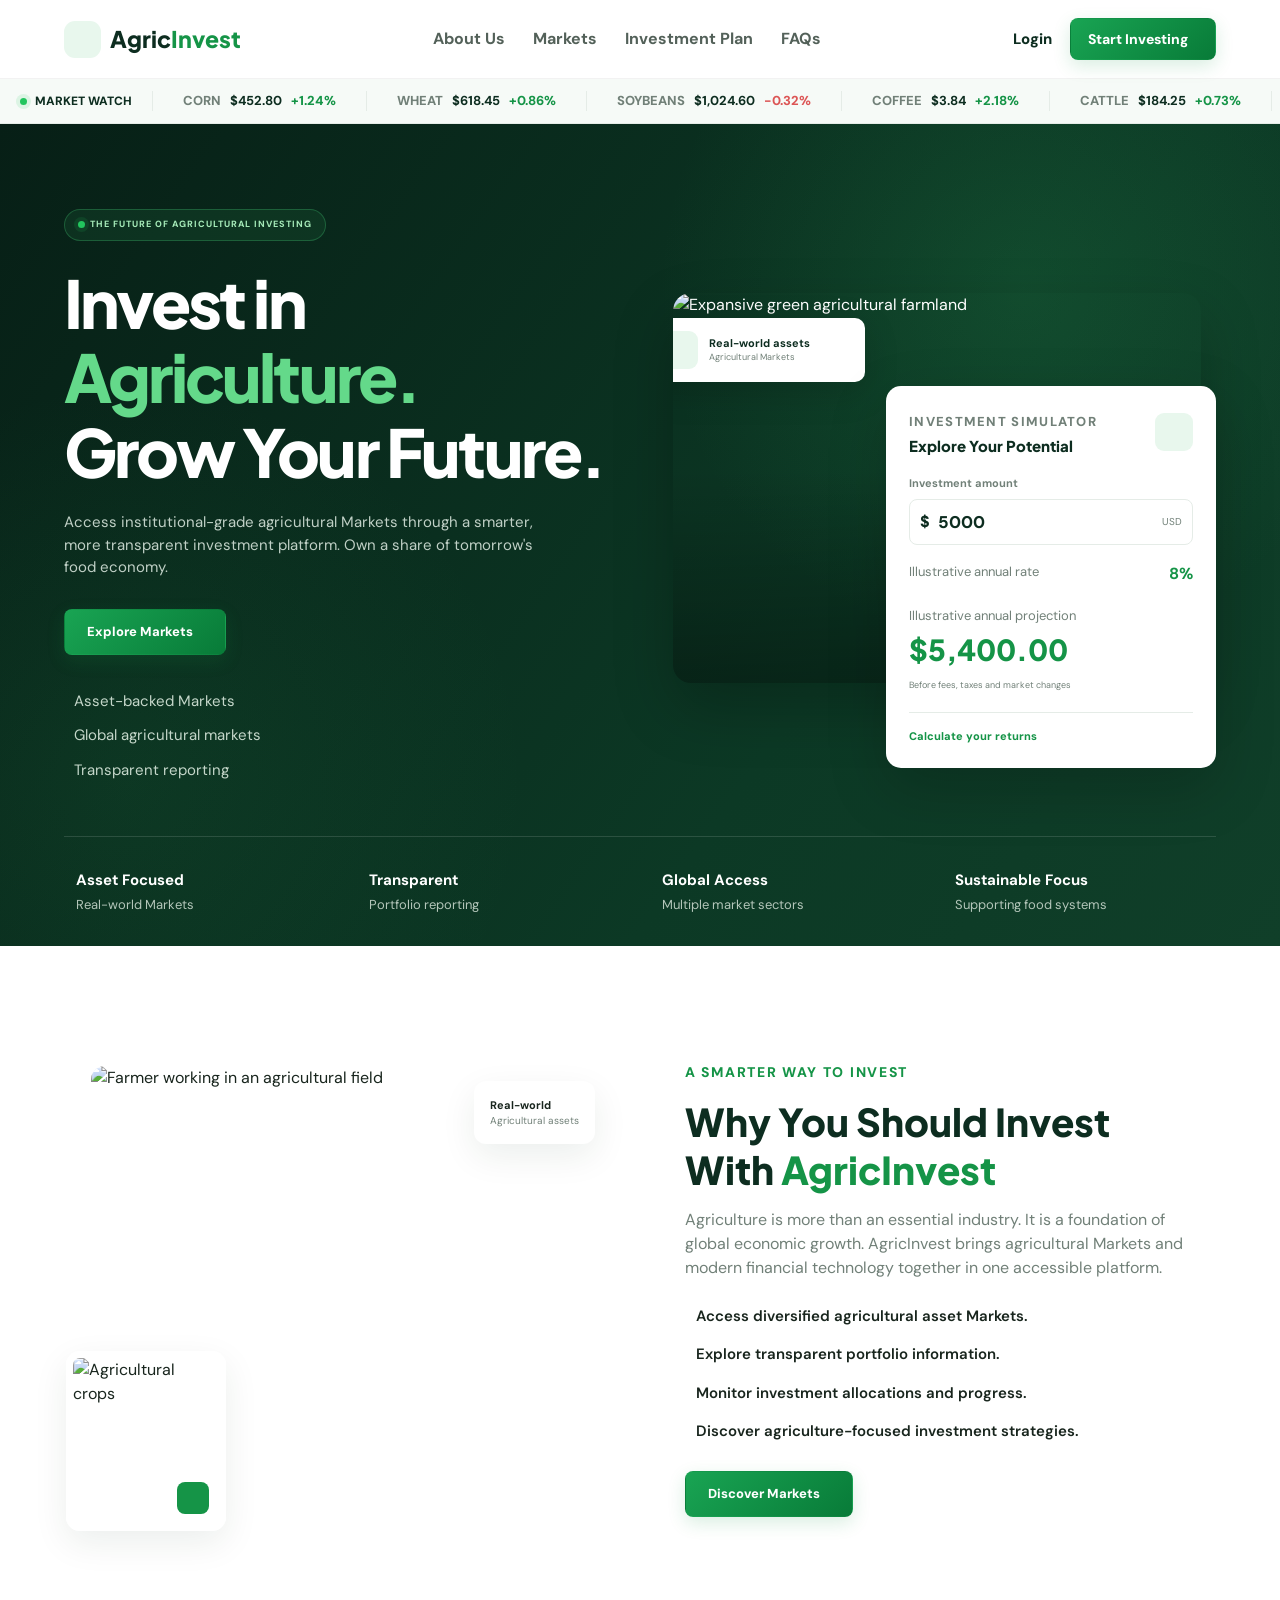
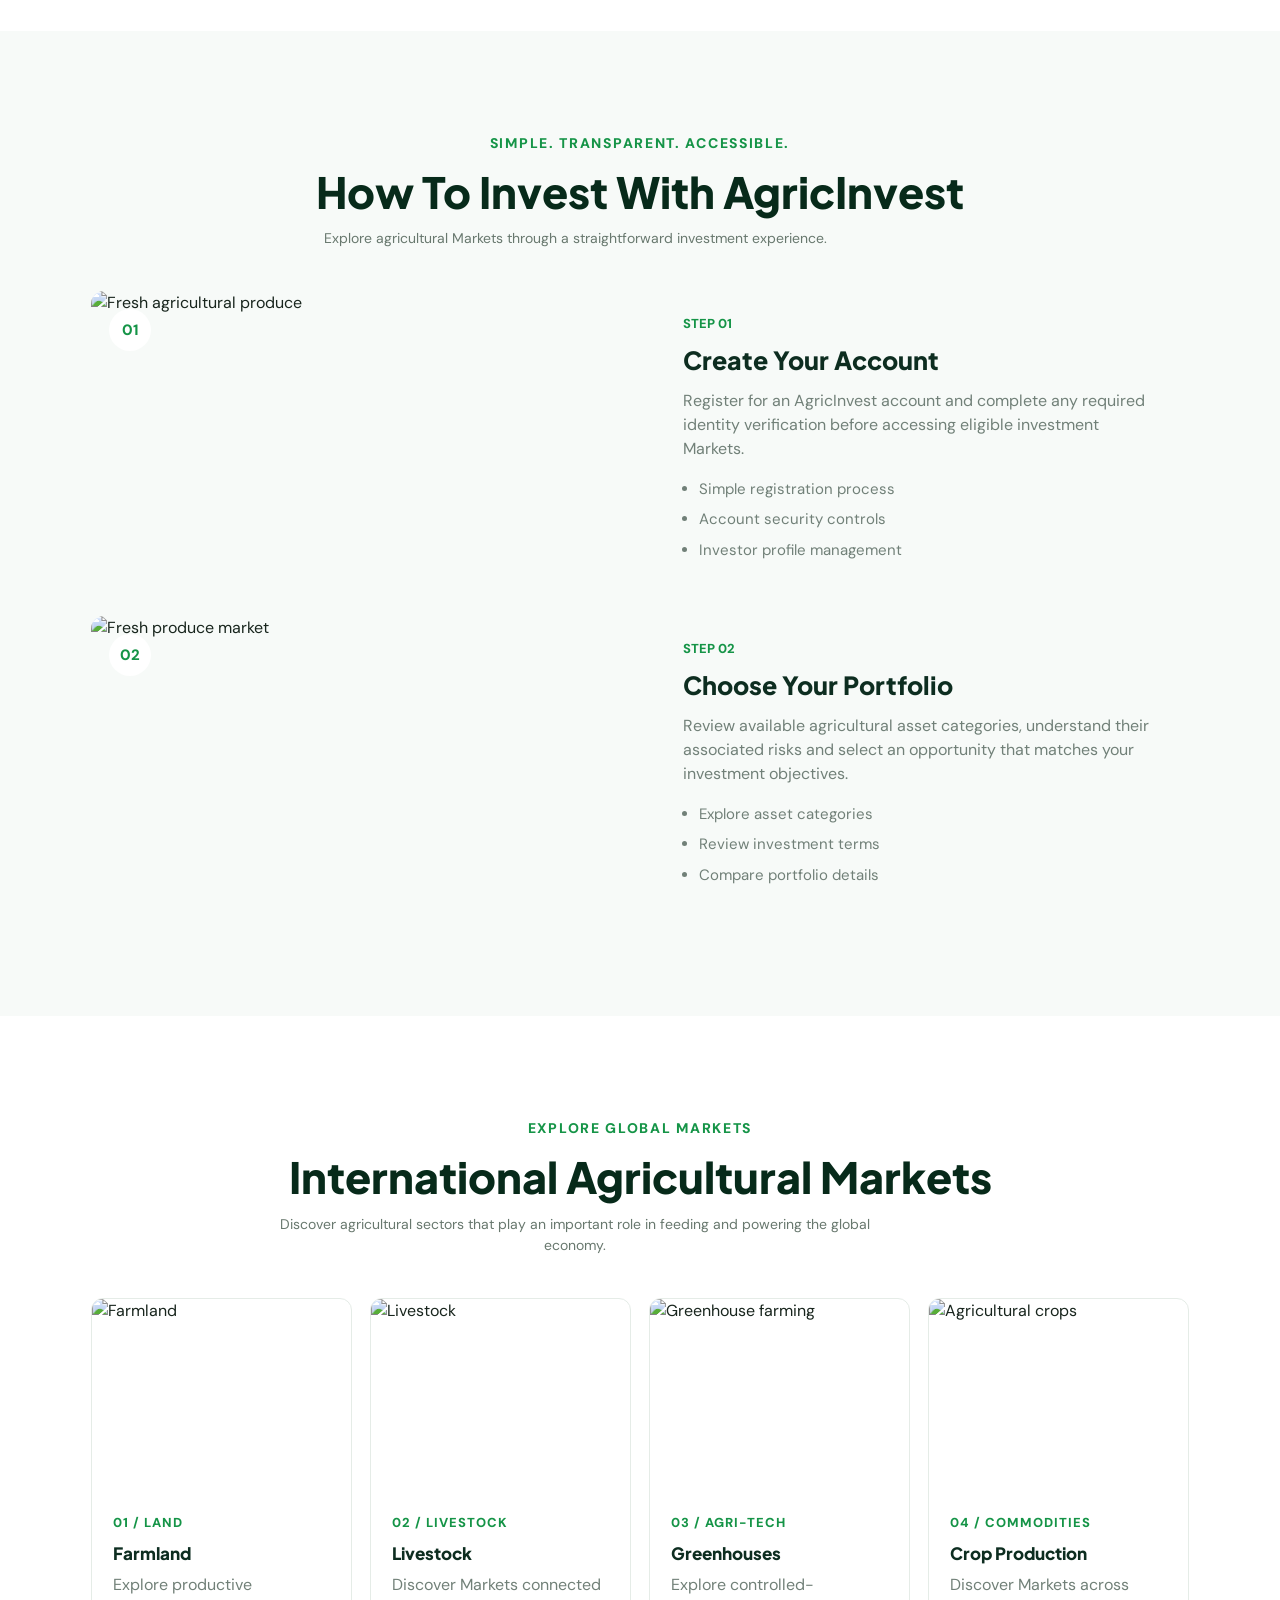
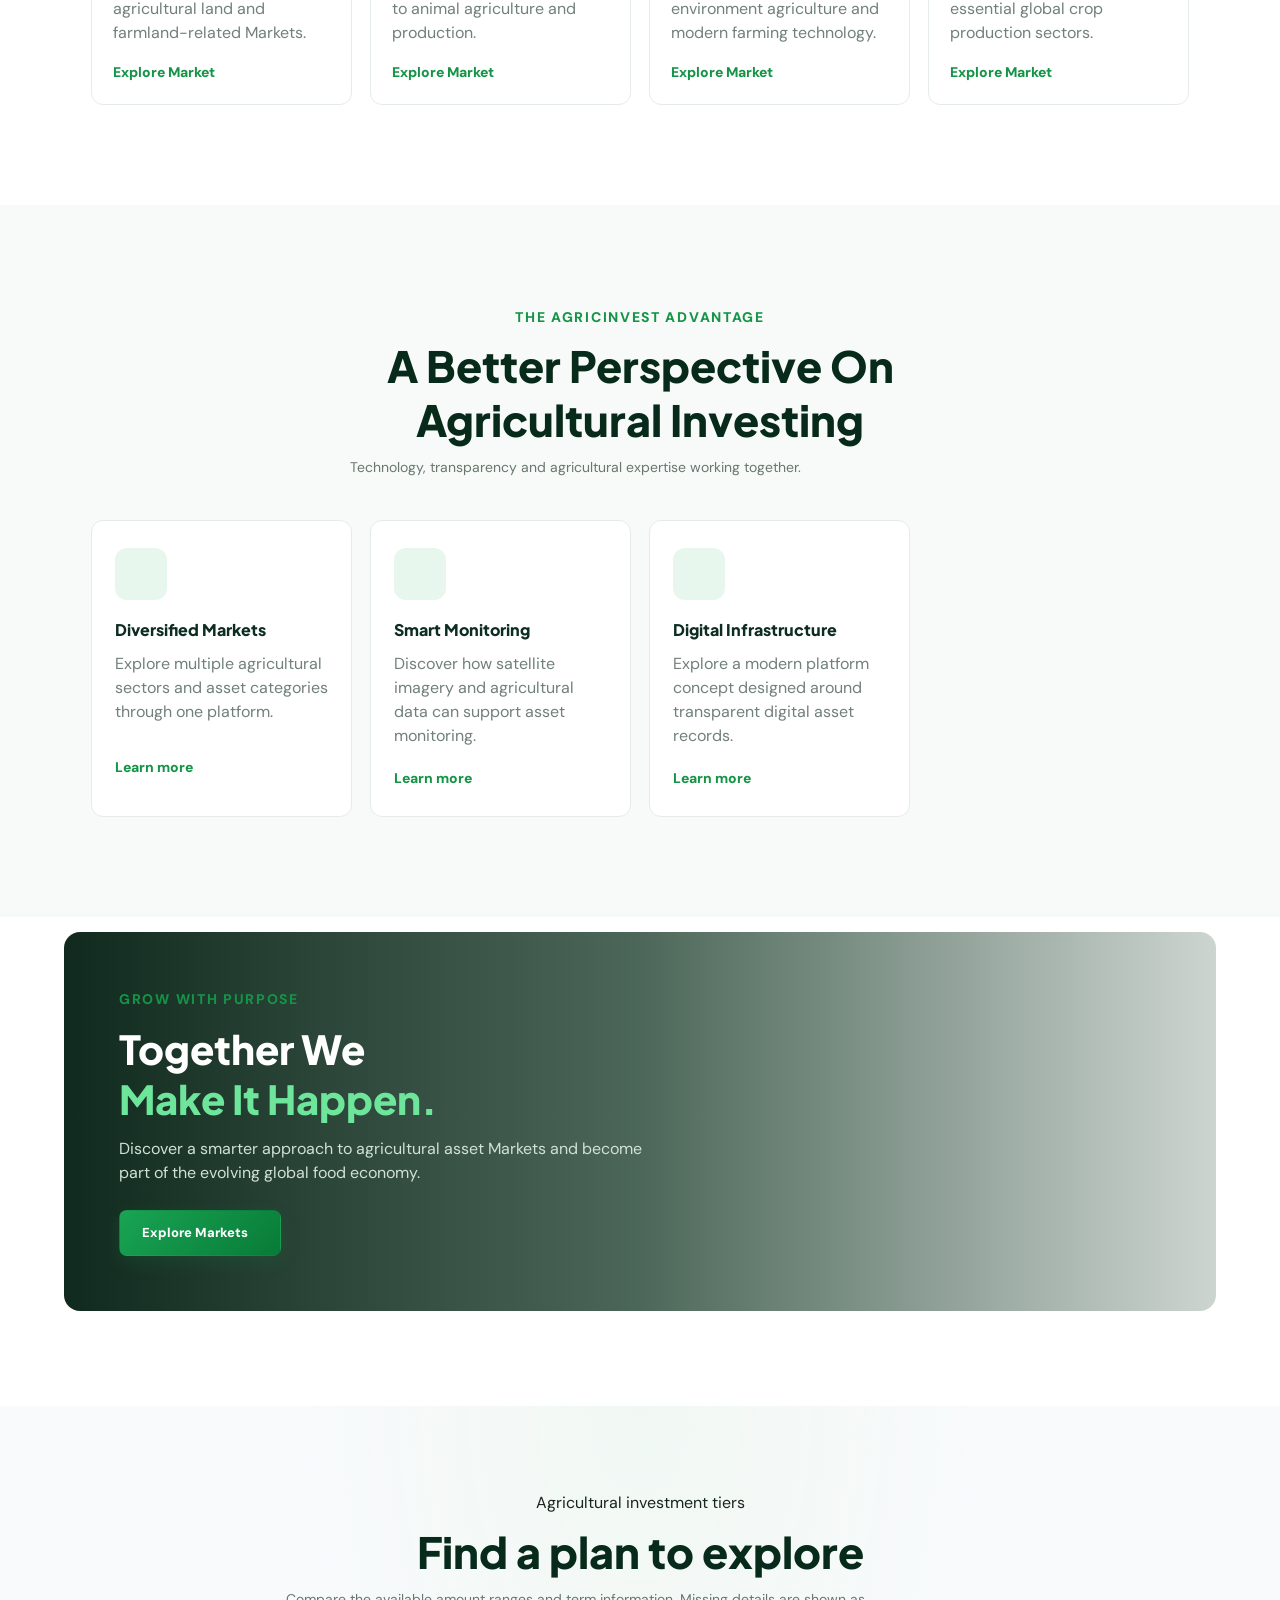
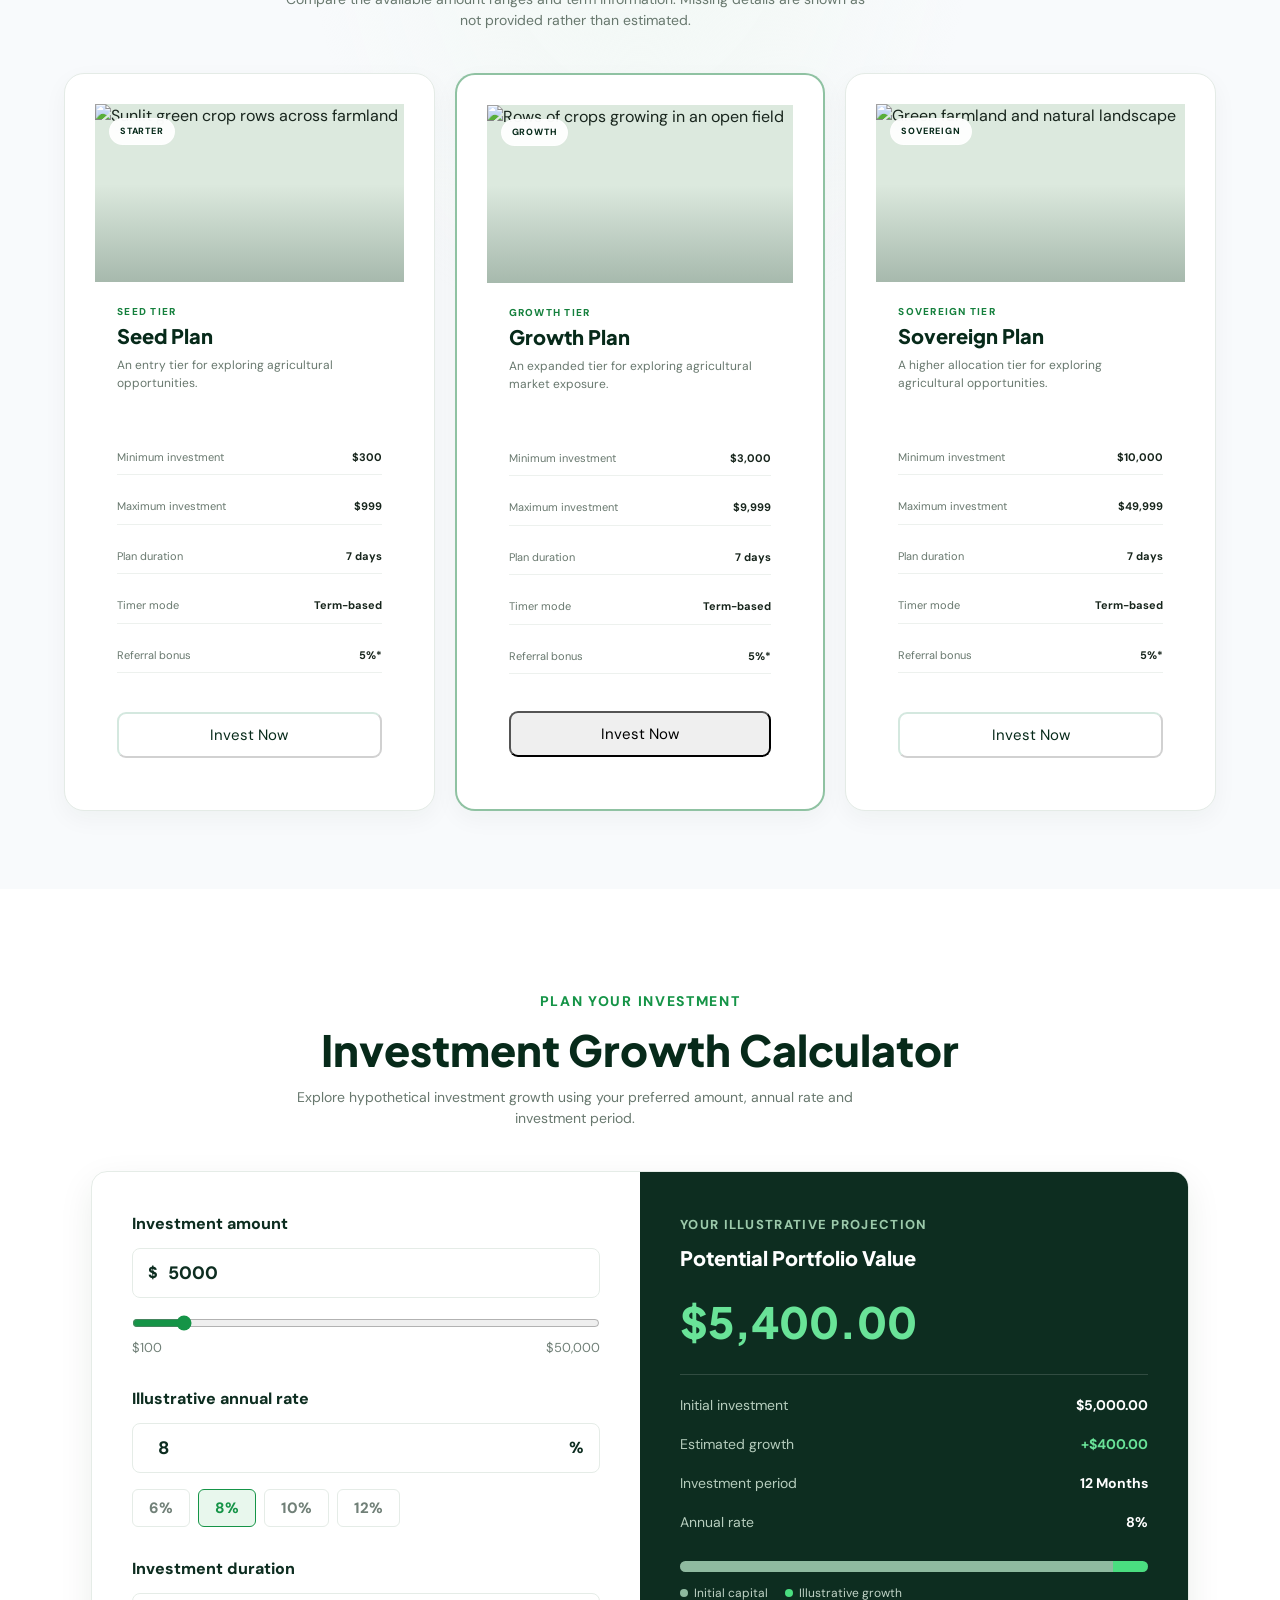
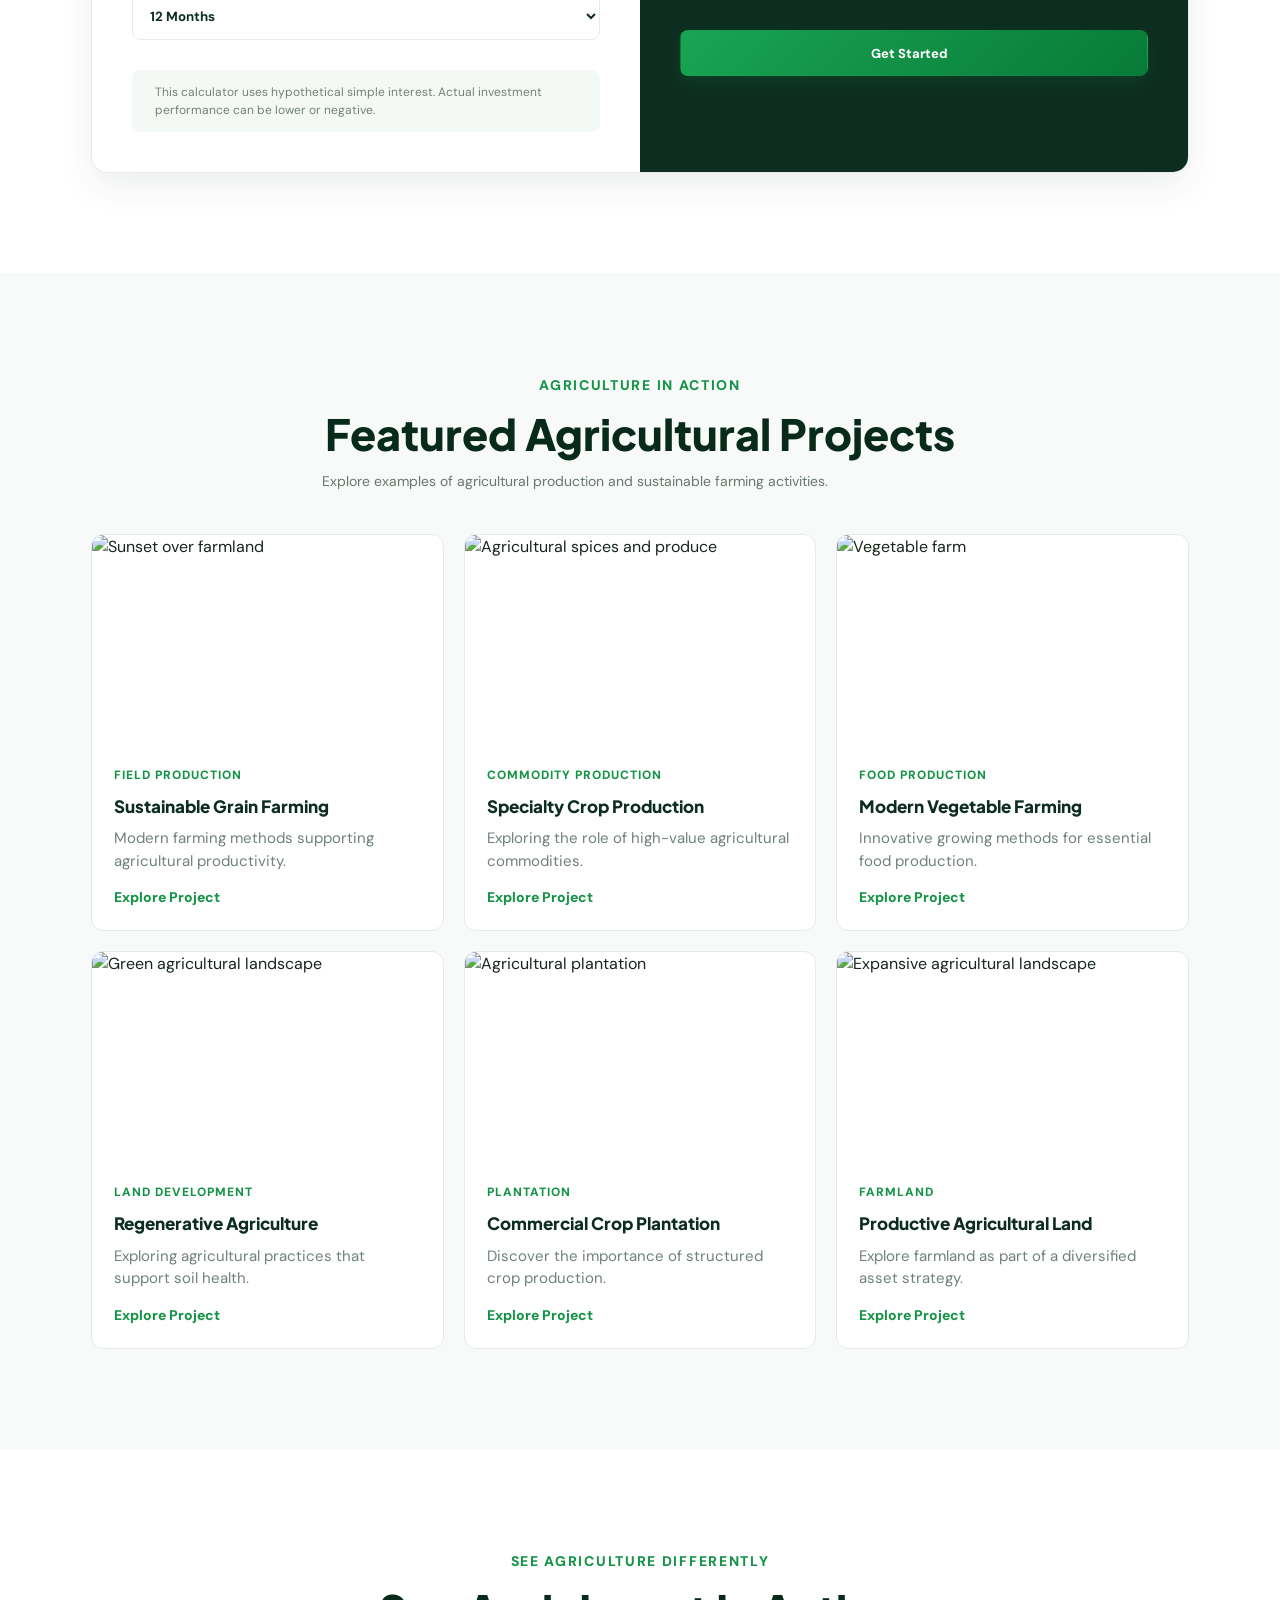
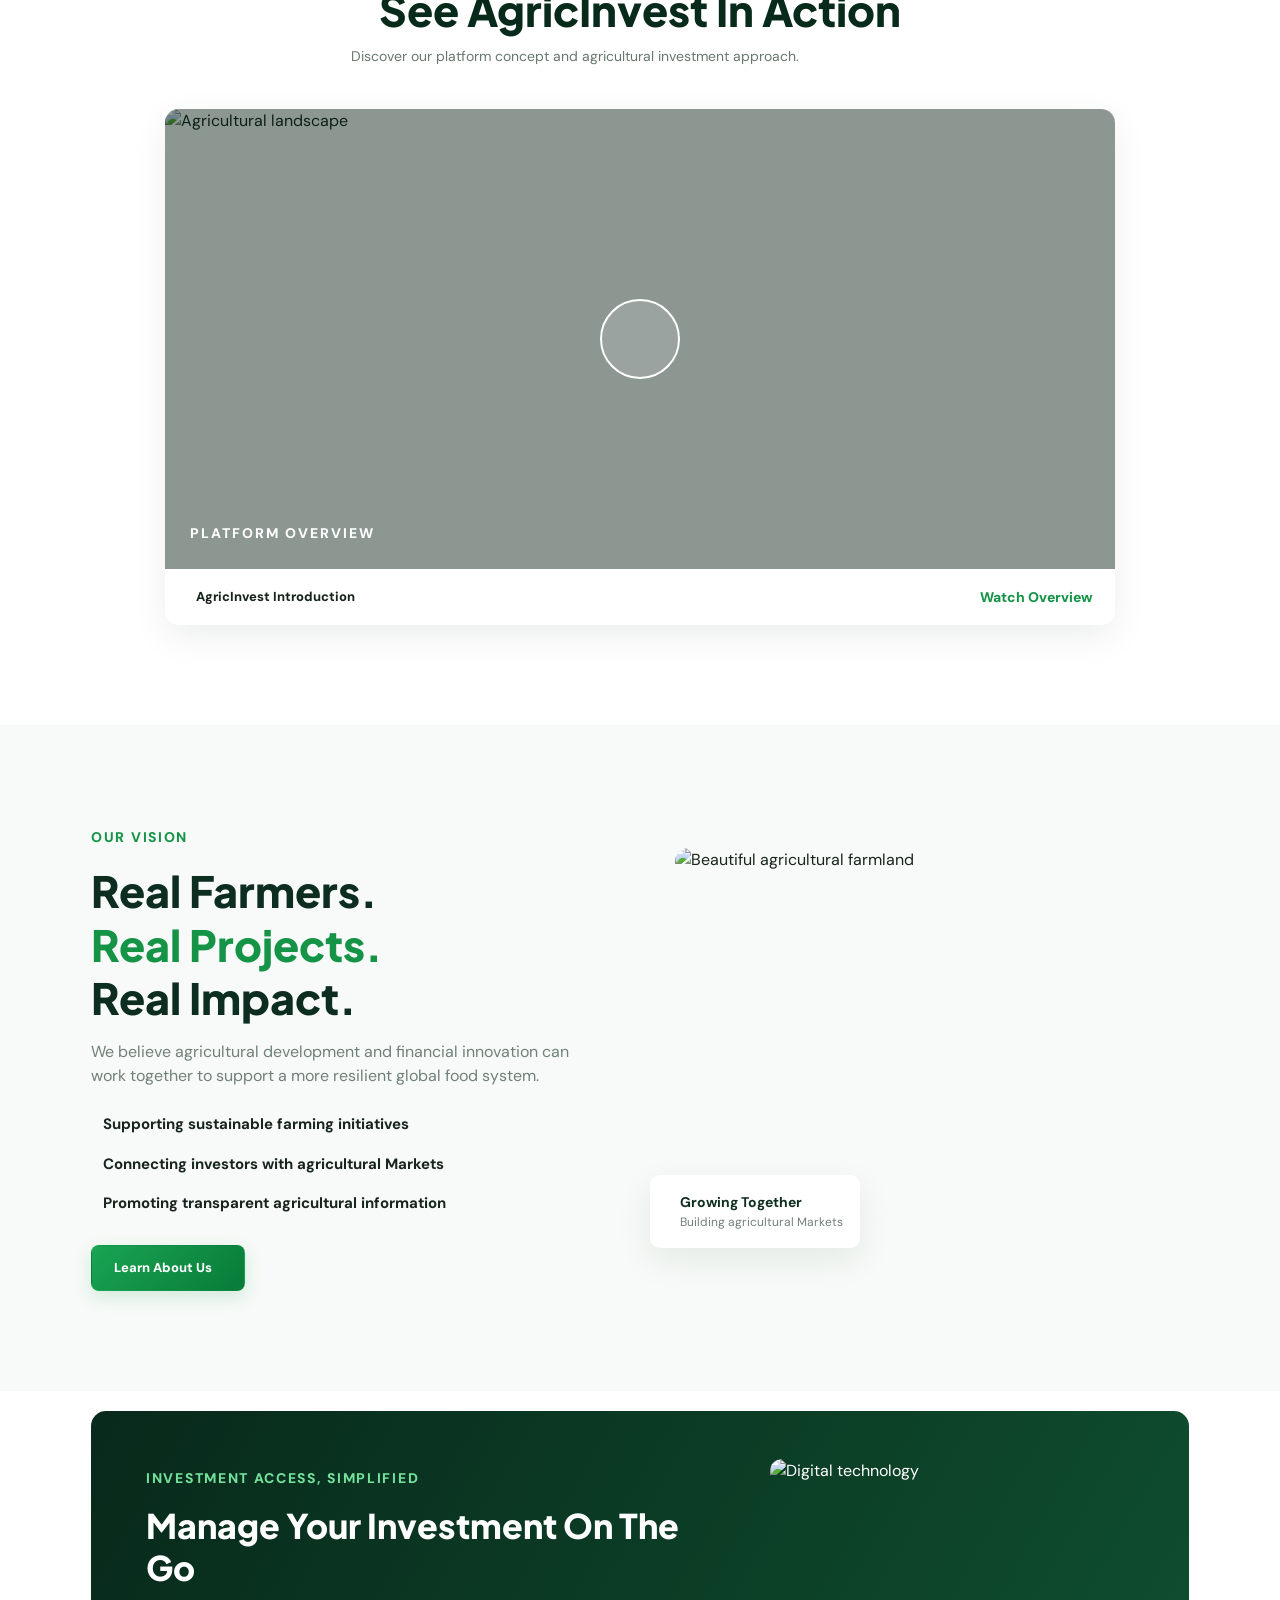
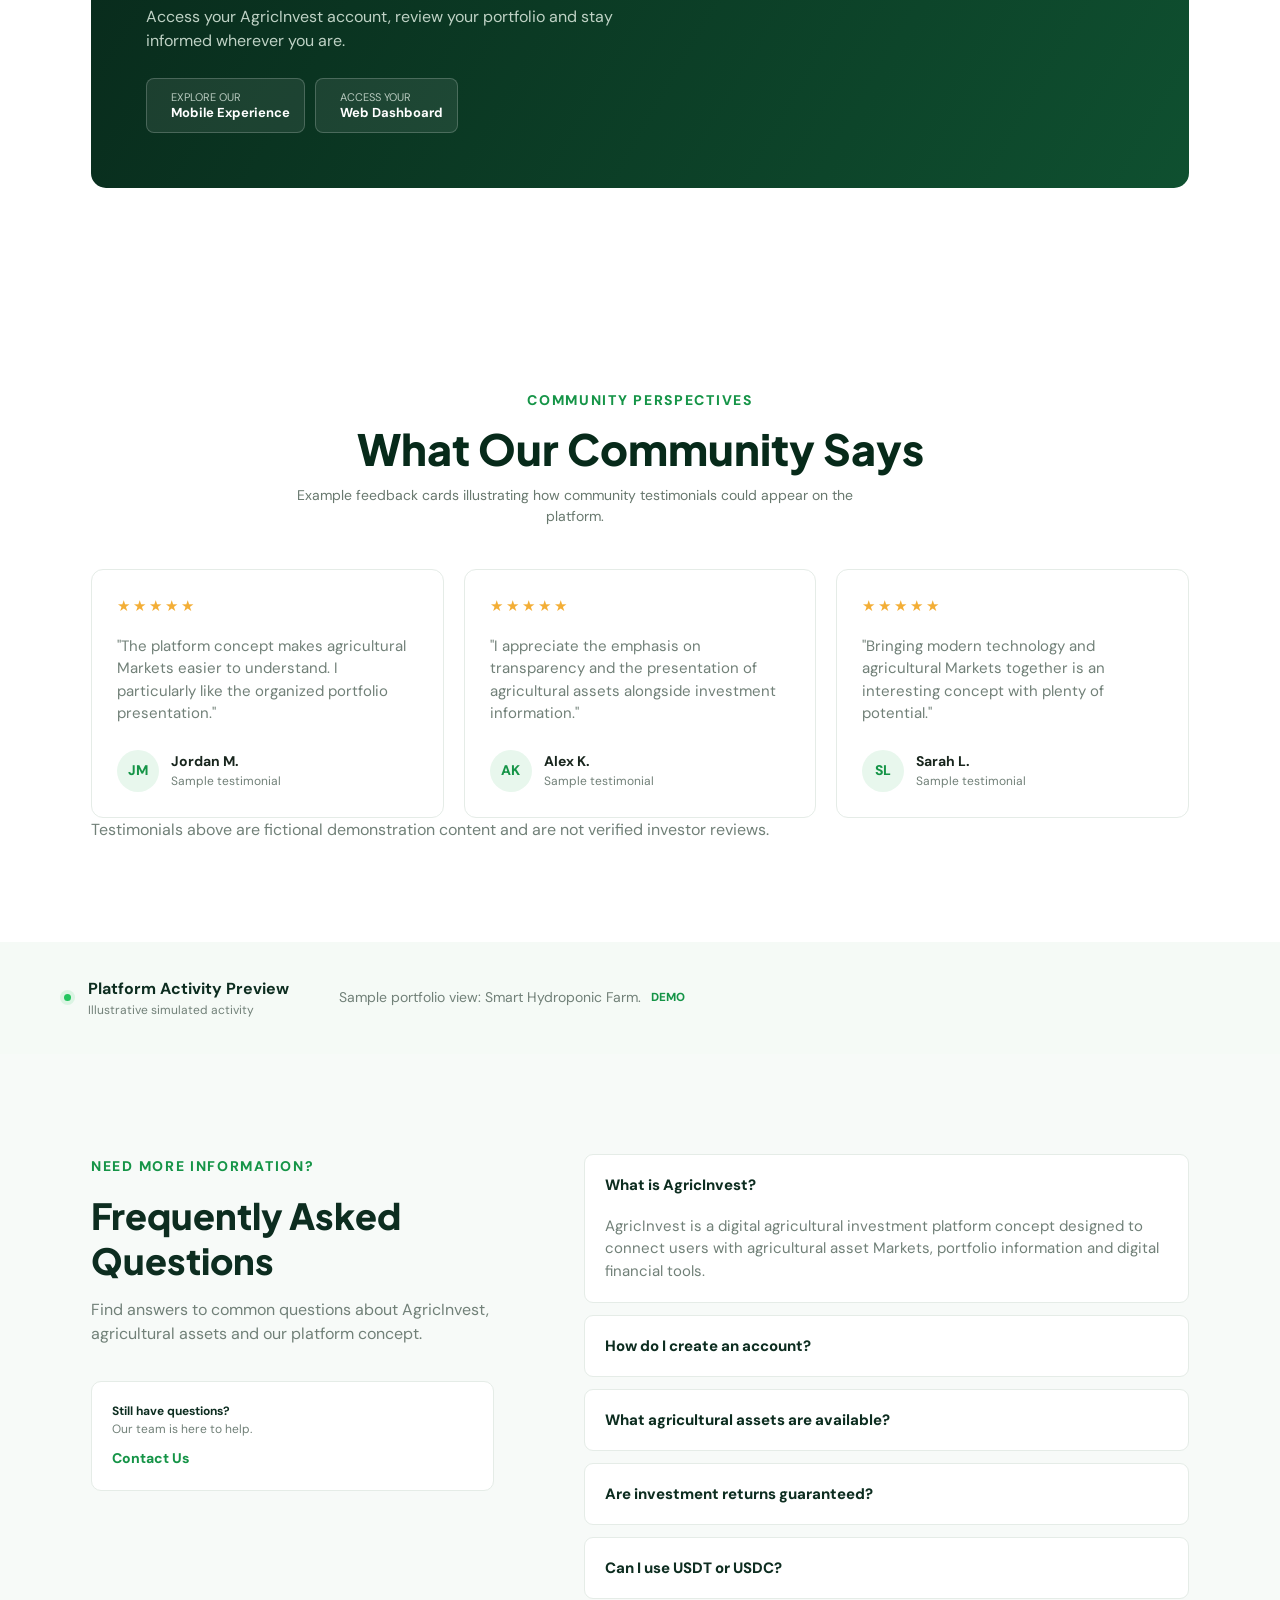
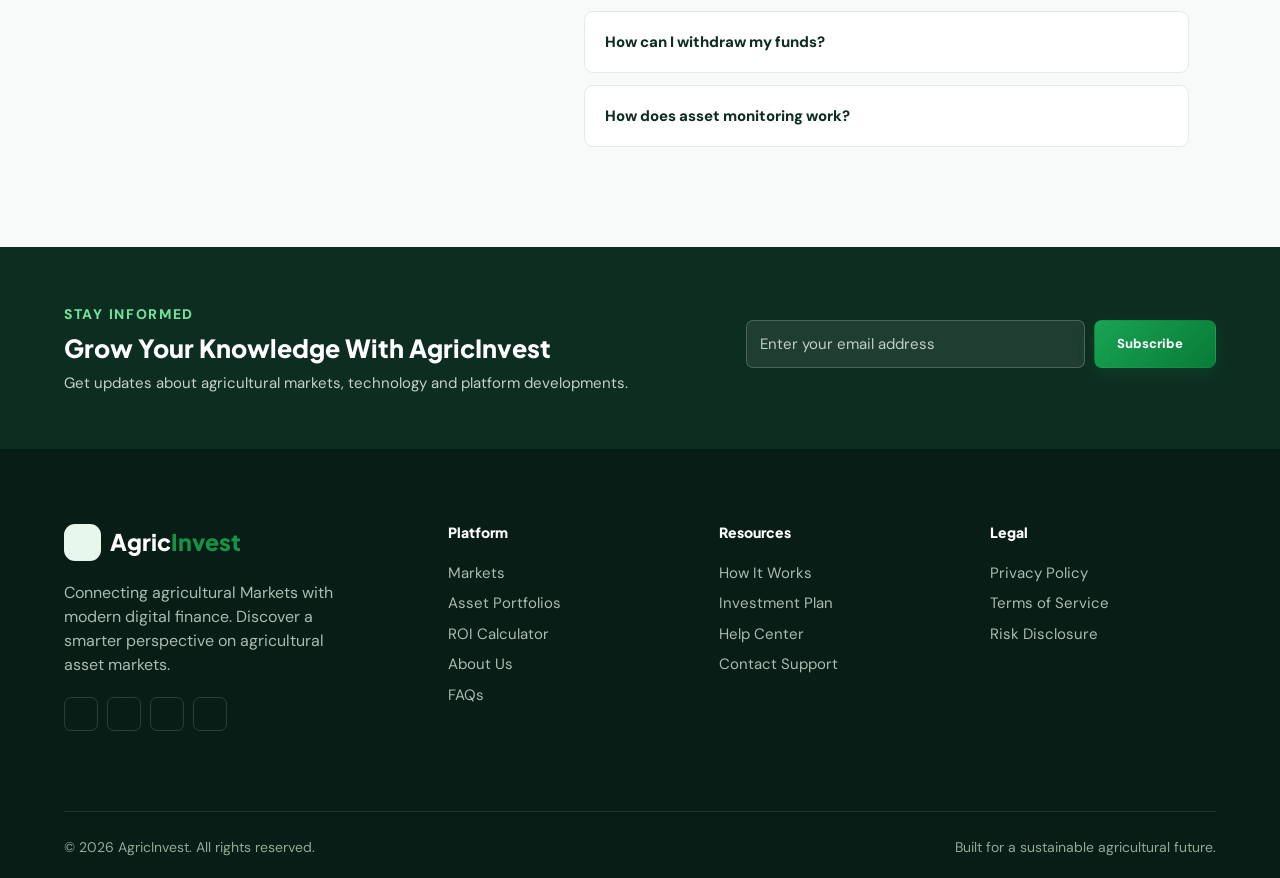
==== commit 59f88438: "Update index.html" ====
--- a/index.html
+++ b/index.html
@@ -3940,7 +3940,7 @@
           </nav>
 
           <div class="nav-actions">
-            <button class="login-btn" data-open-modal="loginModal">
+            <button class="login-btn" href="login.html" >
               Login
             </button>
 
@@ -3973,7 +3973,7 @@
 
           <button
             class="btn btn-primary mobile-login"
-            data-open-modal="loginModal"
+            href="login.html" 
           >
             Login
           </button>
@@ -5834,58 +5834,6 @@
 
       <!-- ================= LOGIN MODAL ================= -->
 
-      <div
-        class="modal"
-        id="loginModal"
-        role="dialog"
-        aria-modal="true"
-        aria-labelledby="loginTitle"
-      >
-        <div class="modal-overlay" data-close-modal></div>
-
-        <div class="modal-content">
-          <button class="modal-close" data-close-modal aria-label="Close">
-            <i data-lucide="x"></i>
-          </button>
-
-          <div class="modal-brand">
-            <span class="brand-icon"><i data-lucide="sprout"></i></span>
-            AgricInvest
-          </div>
-
-          <h2 id="loginTitle">Welcome Back</h2>
-          <p>Sign in to access your account interface.</p>
-
-          <form id="loginForm">
-            <label for="loginEmail">Email Address</label>
-            <input
-              type="email"
-              id="loginEmail"
-              placeholder="you@example.com"
-              required
-            />
-
-            <label for="loginPassword">Password</label>
-            <input
-              type="password"
-              id="loginPassword"
-              placeholder="Enter your password"
-              required
-            />
-
-            <button type="submit" class="btn btn-primary modal-submit">
-              Sign In
-            </button>
-
-            <div id="loginMessage" class="form-message"></div>
-          </form>
-
-          <!-- <div class="modal-footnote">
-          Demonstration only. No real account authentication is connected.
-        </div> -->
-        </div>
-      </div>
-
       <!-- ================= WALLET MODAL ================= -->
 
       <div
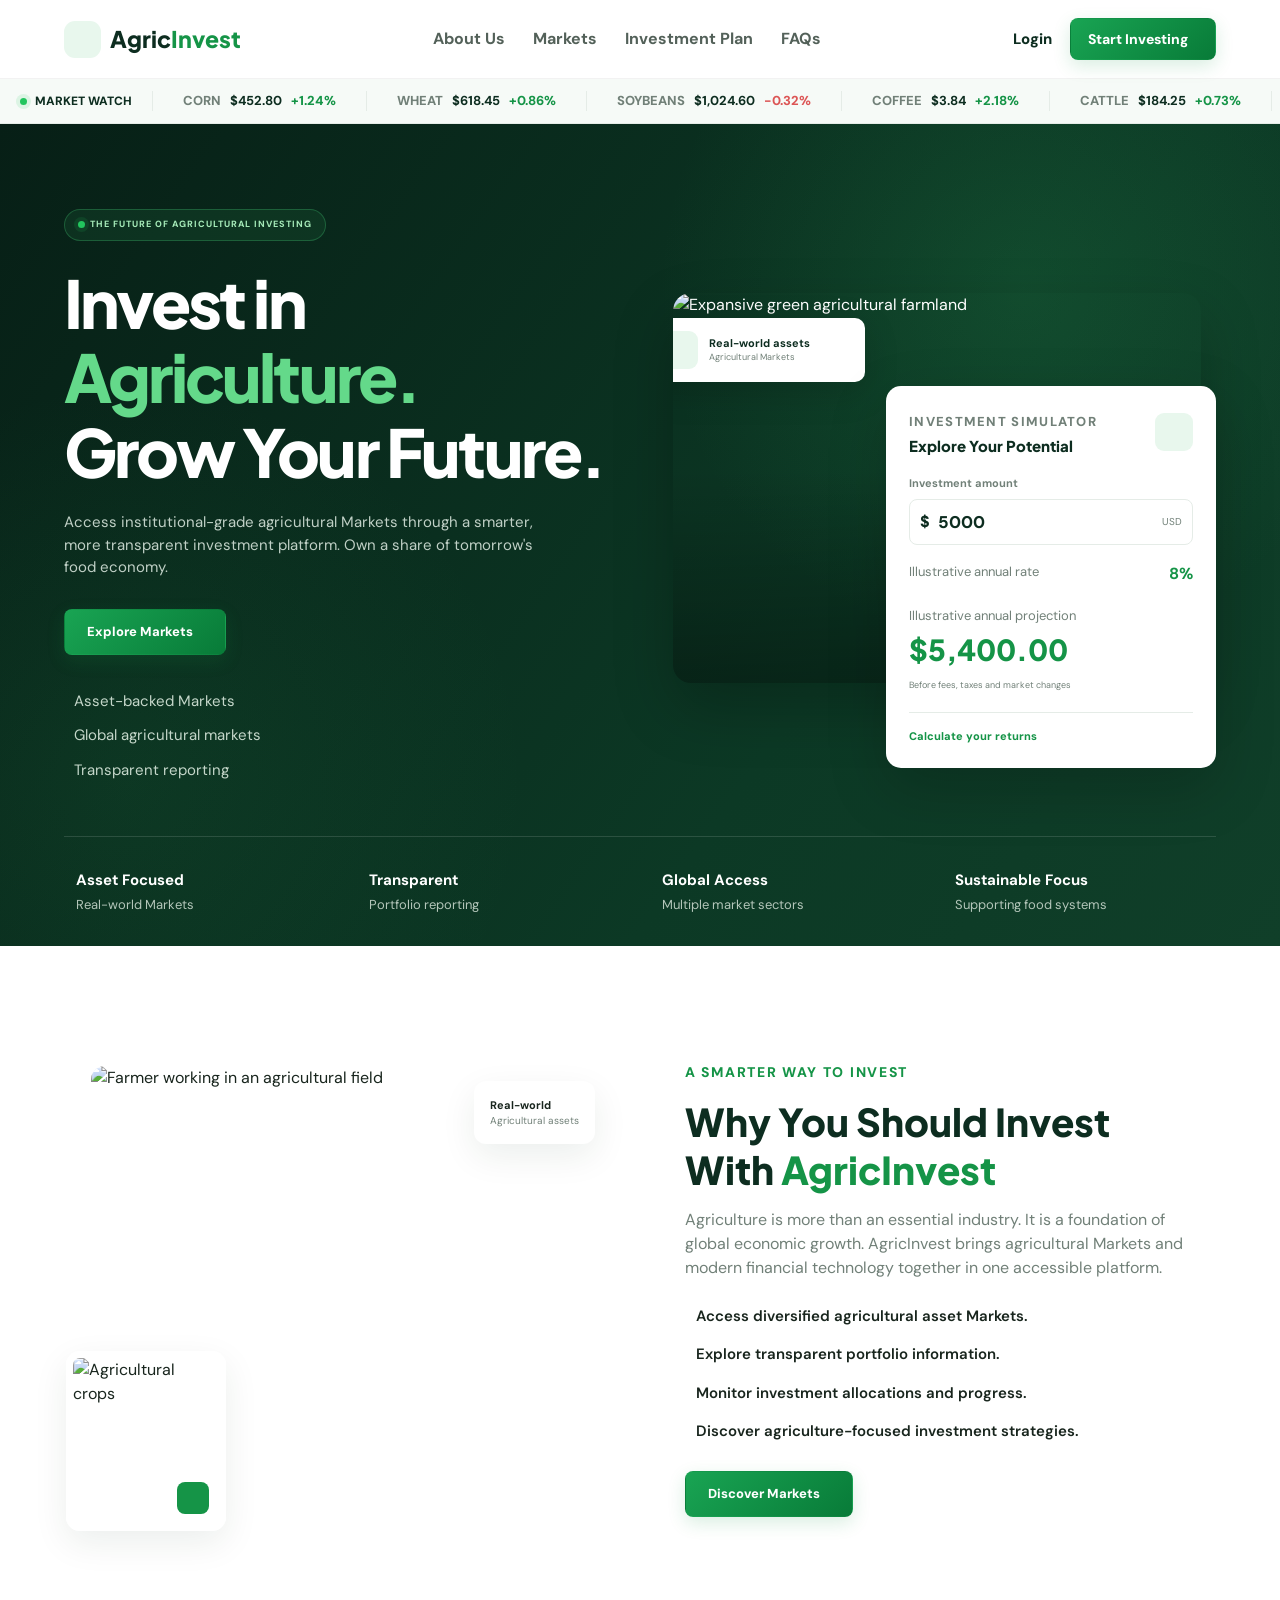
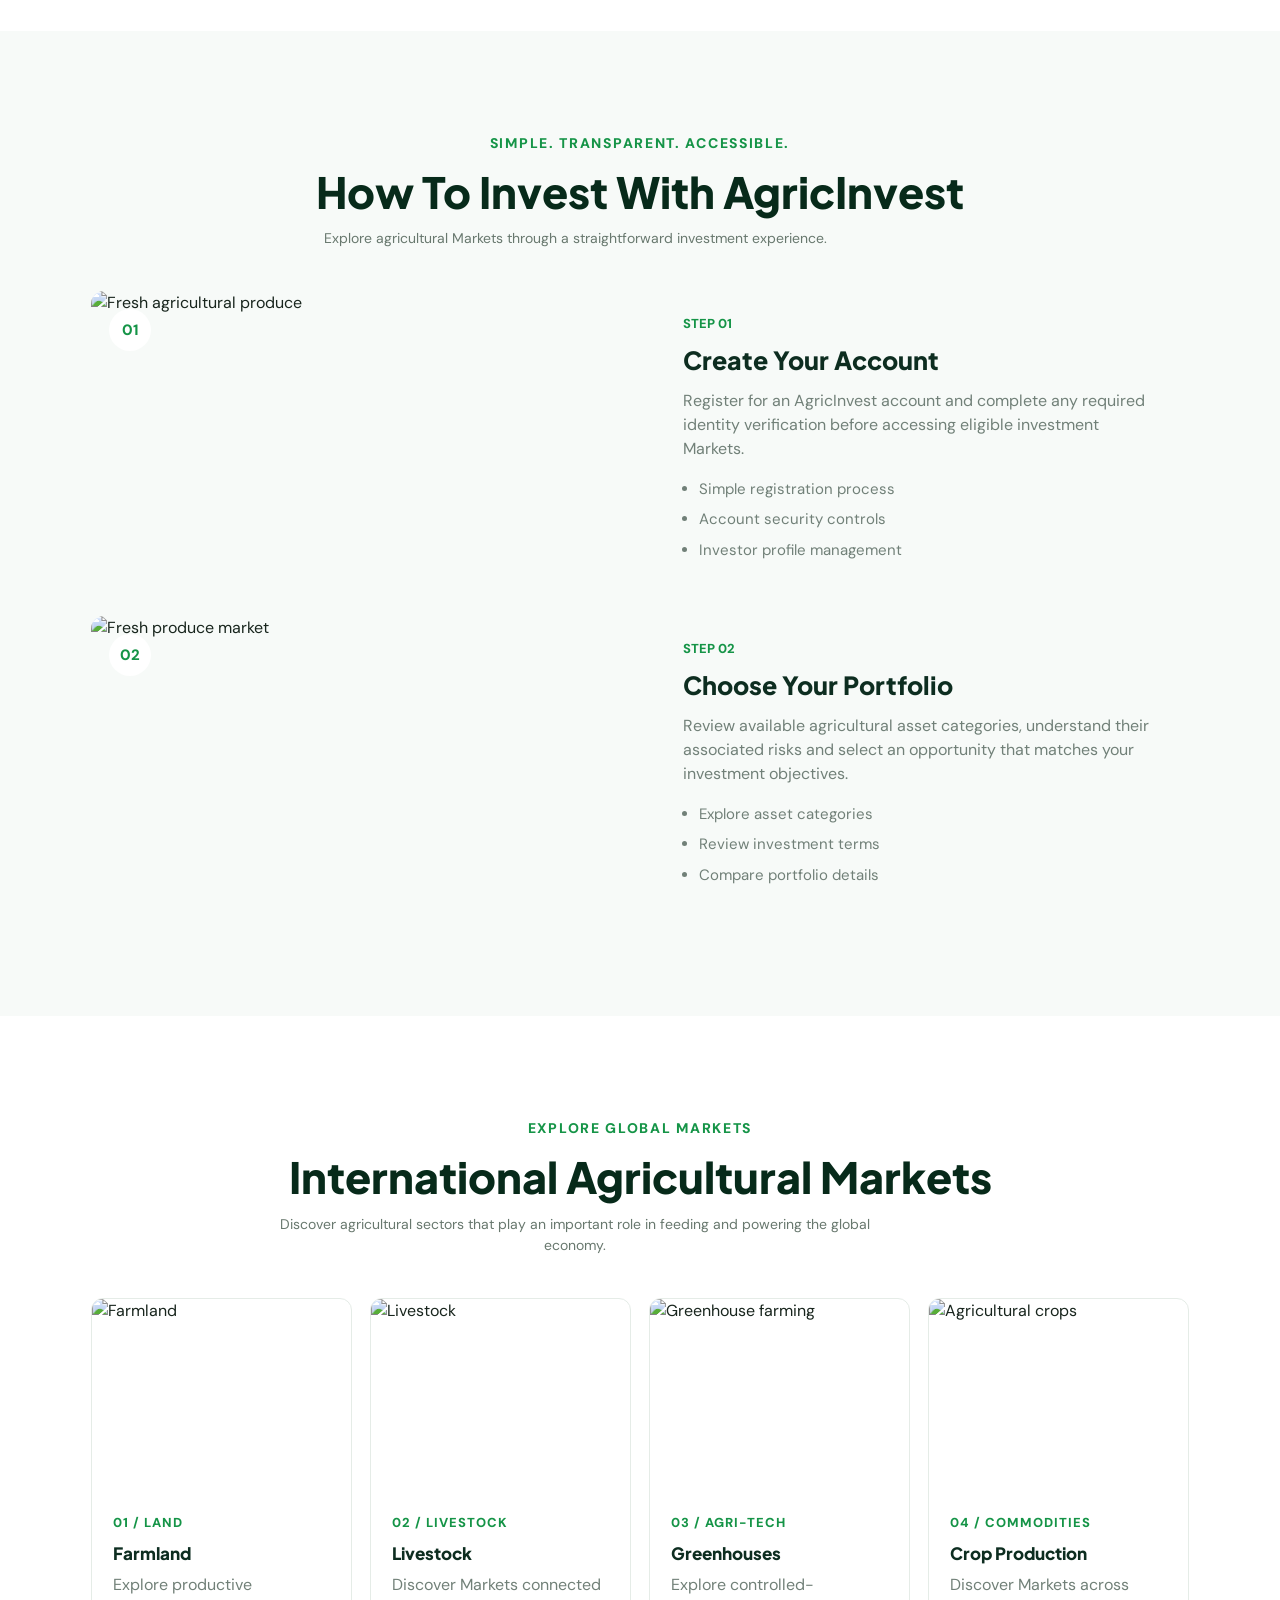
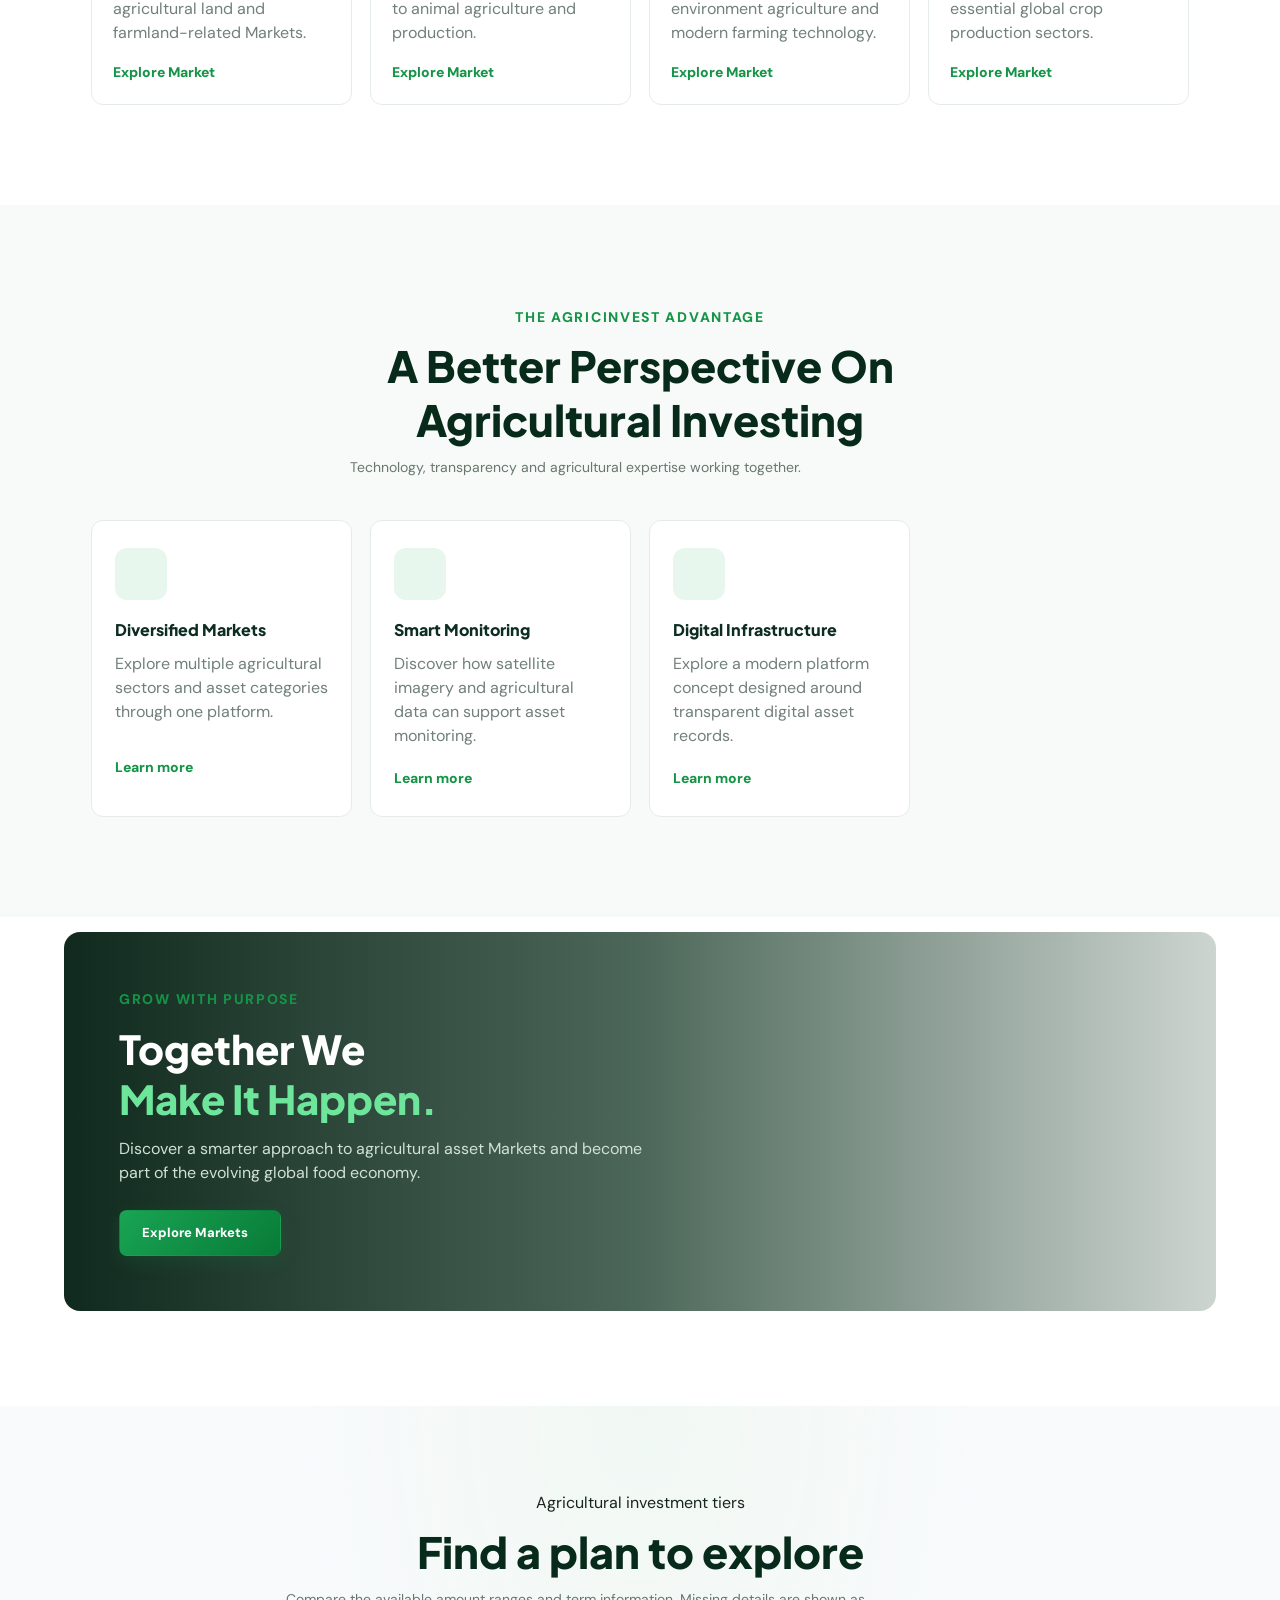
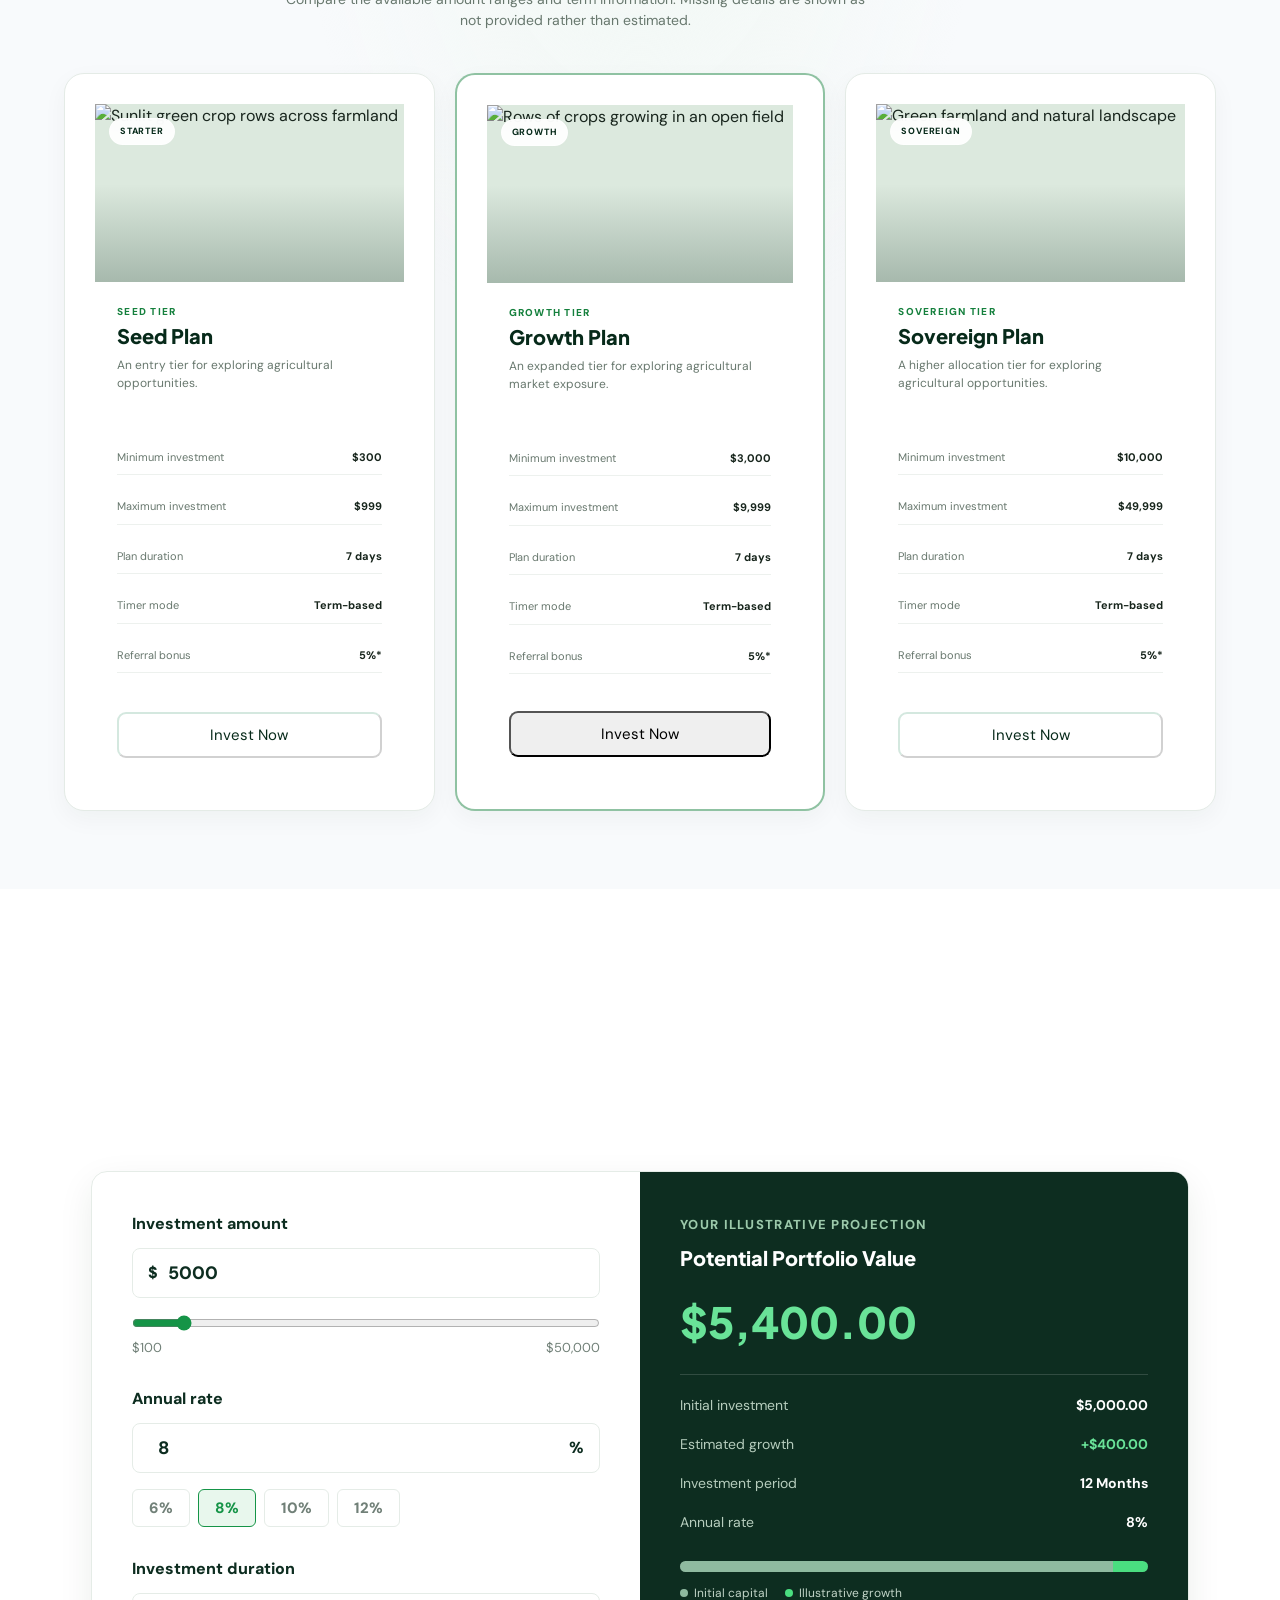
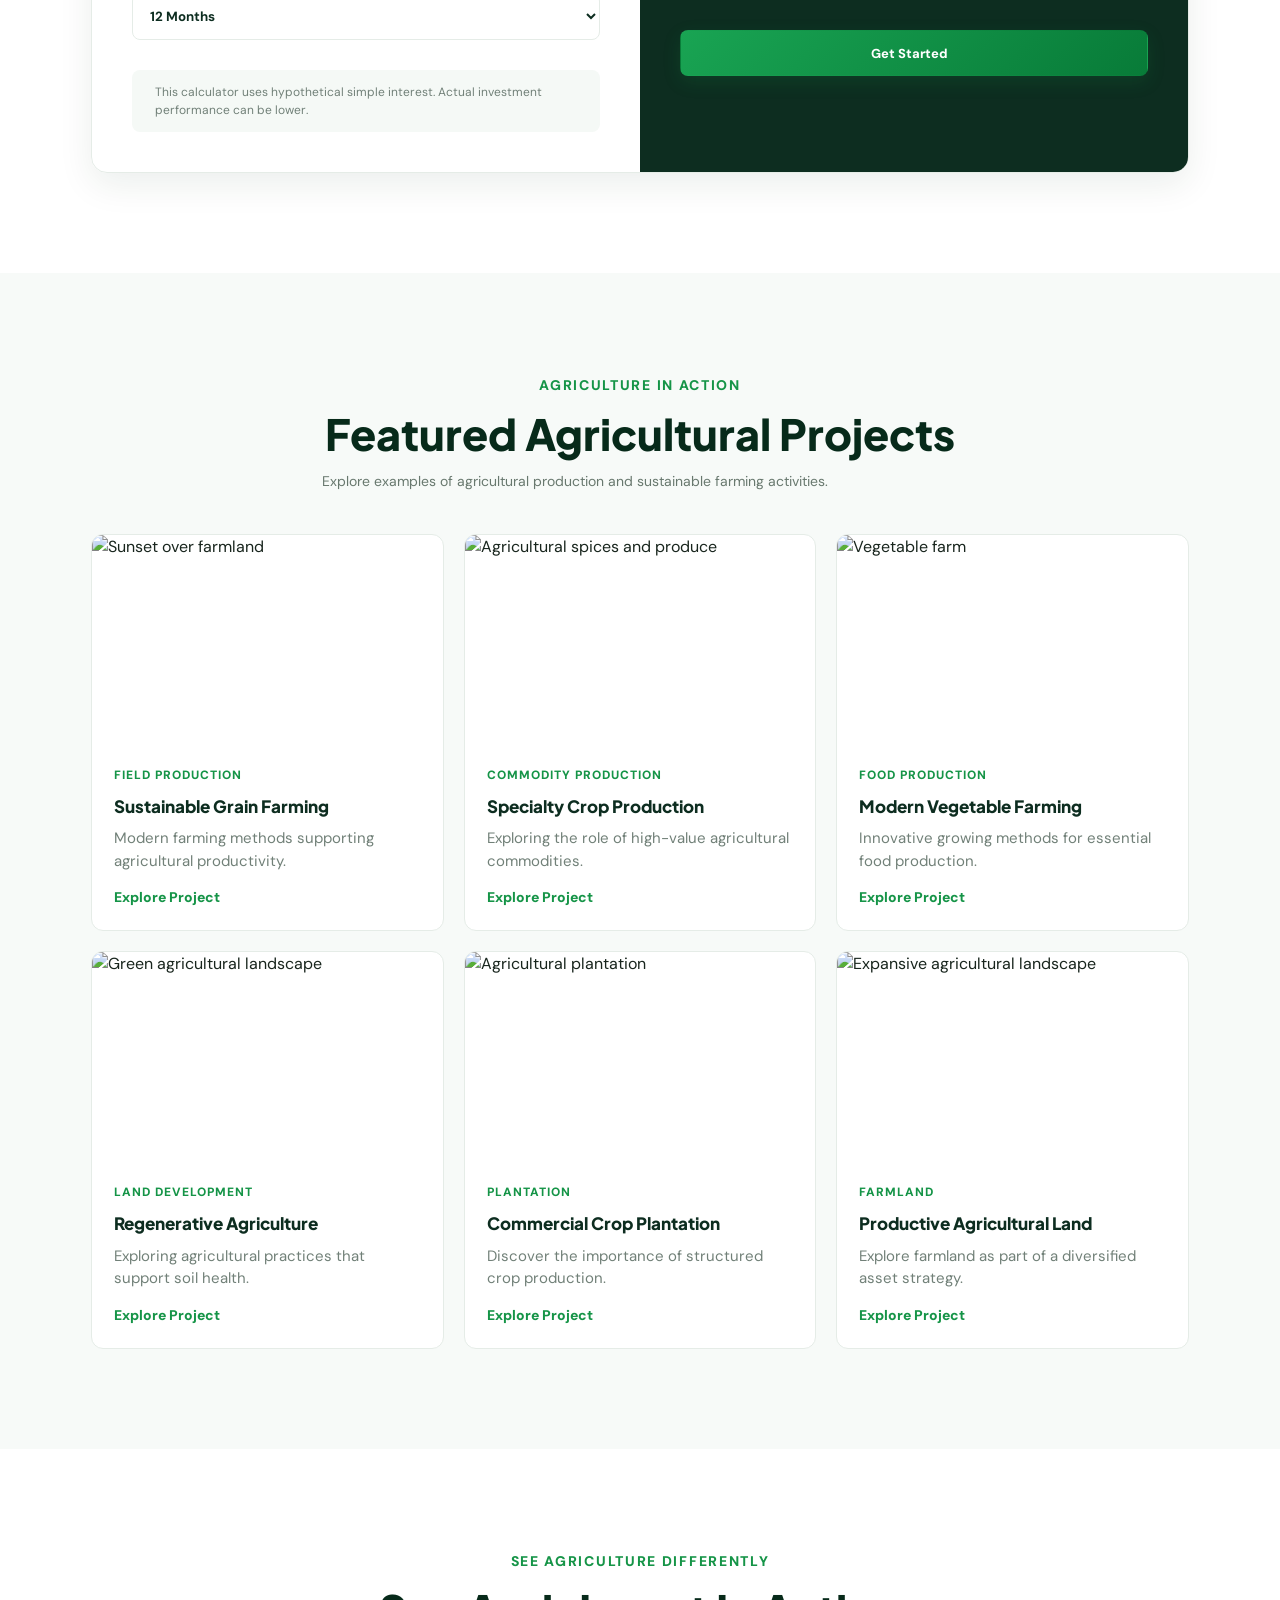
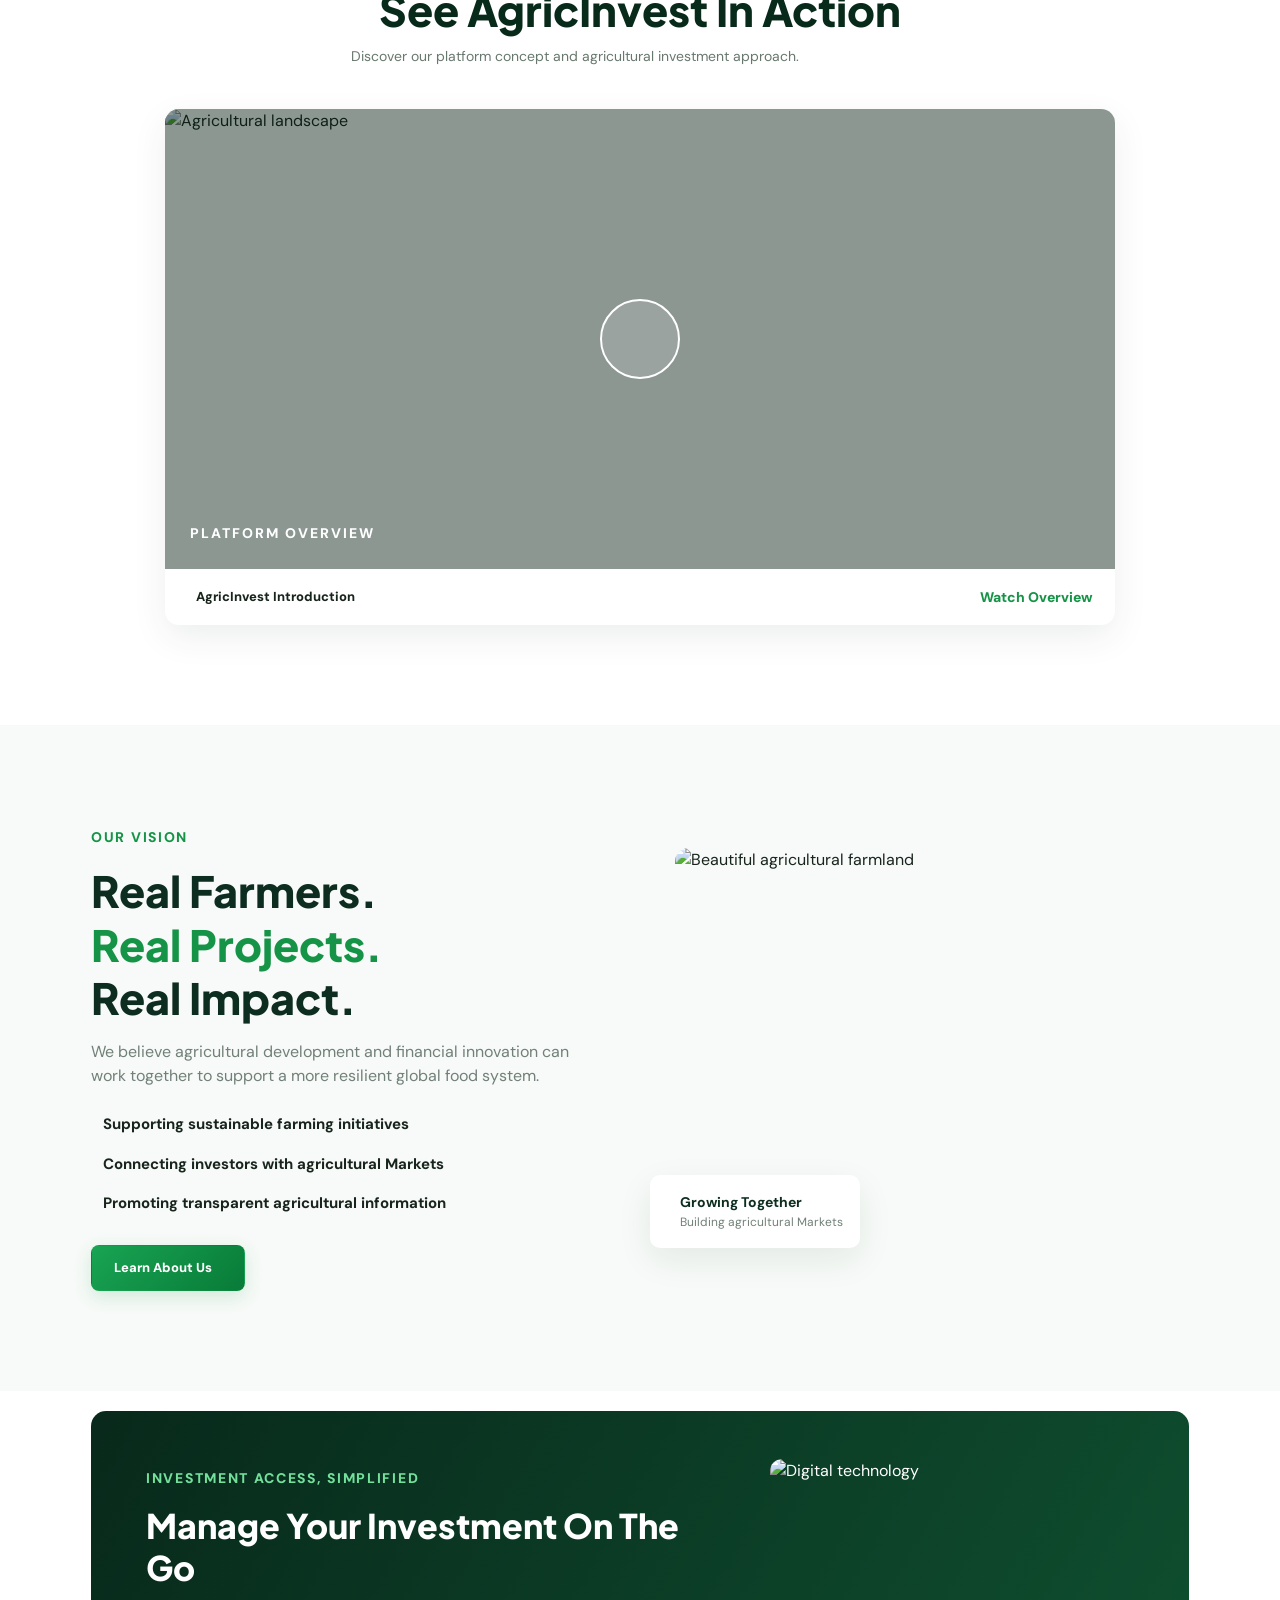
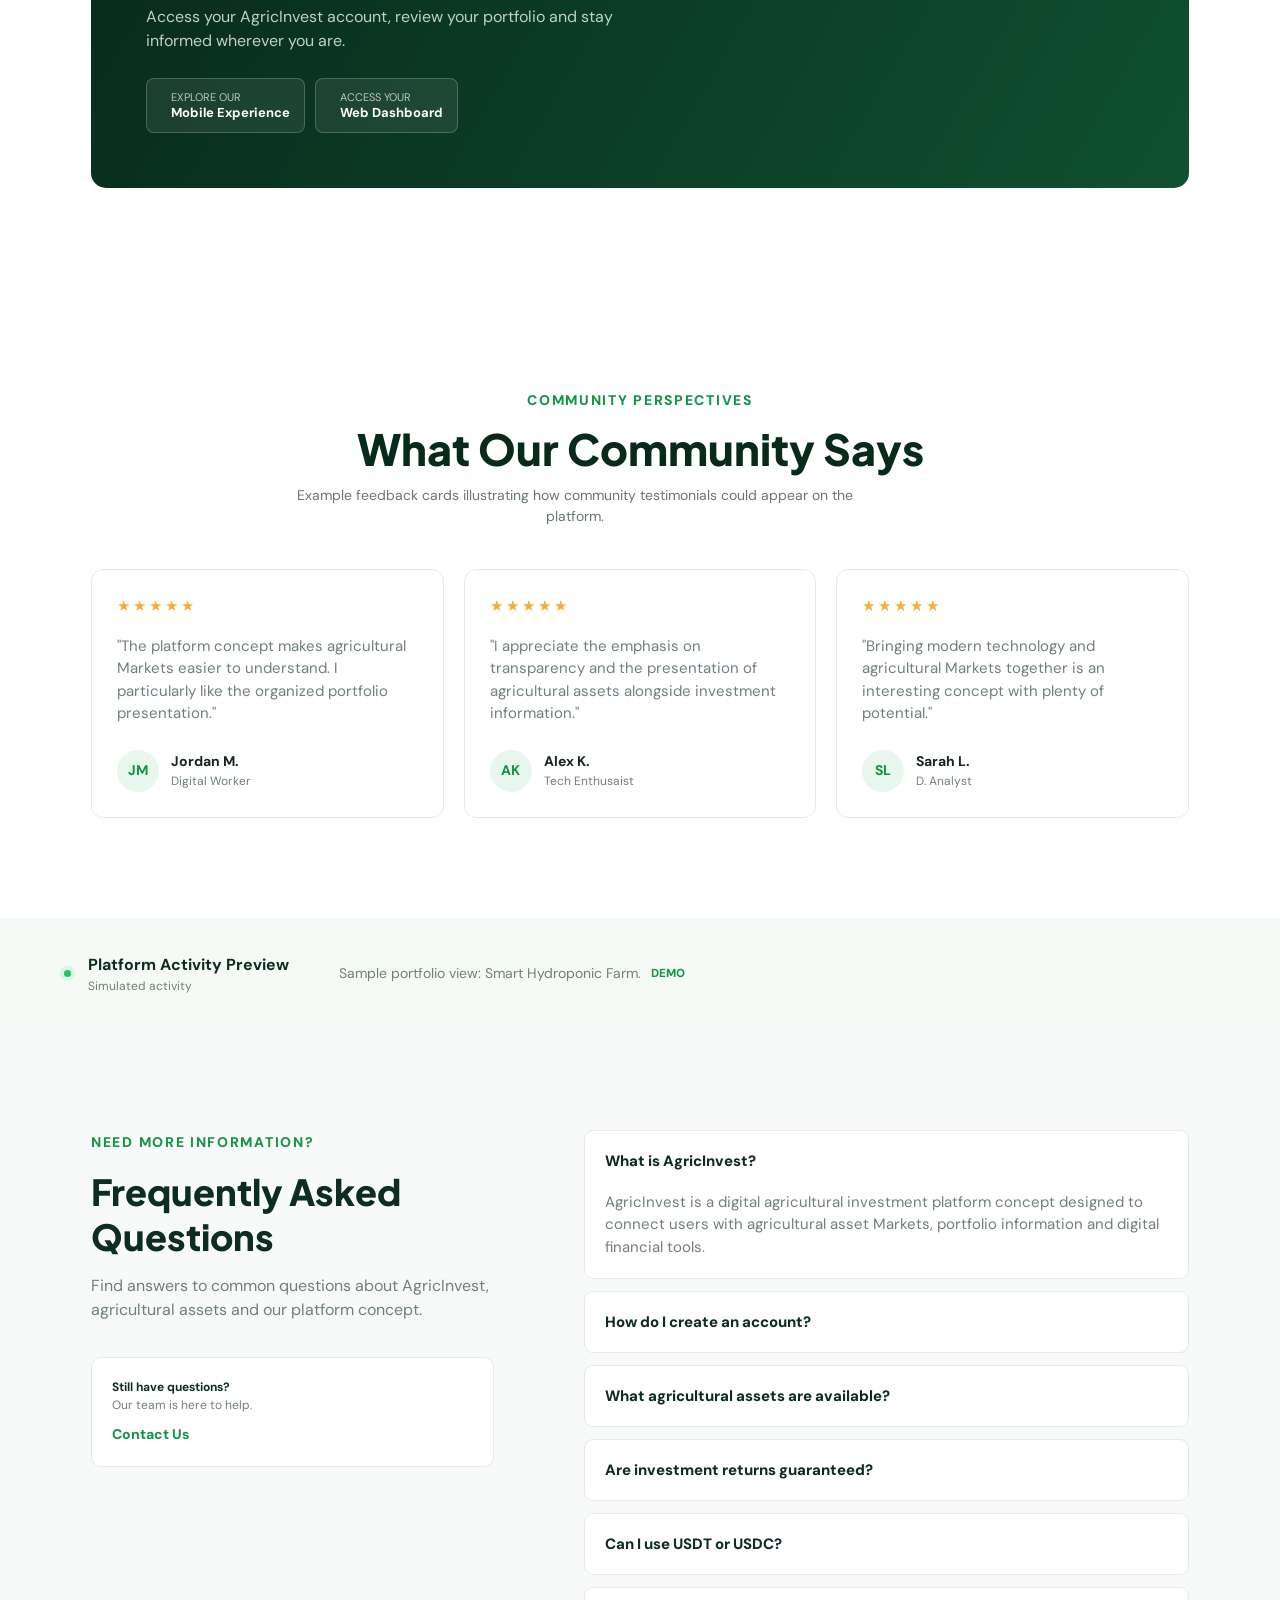
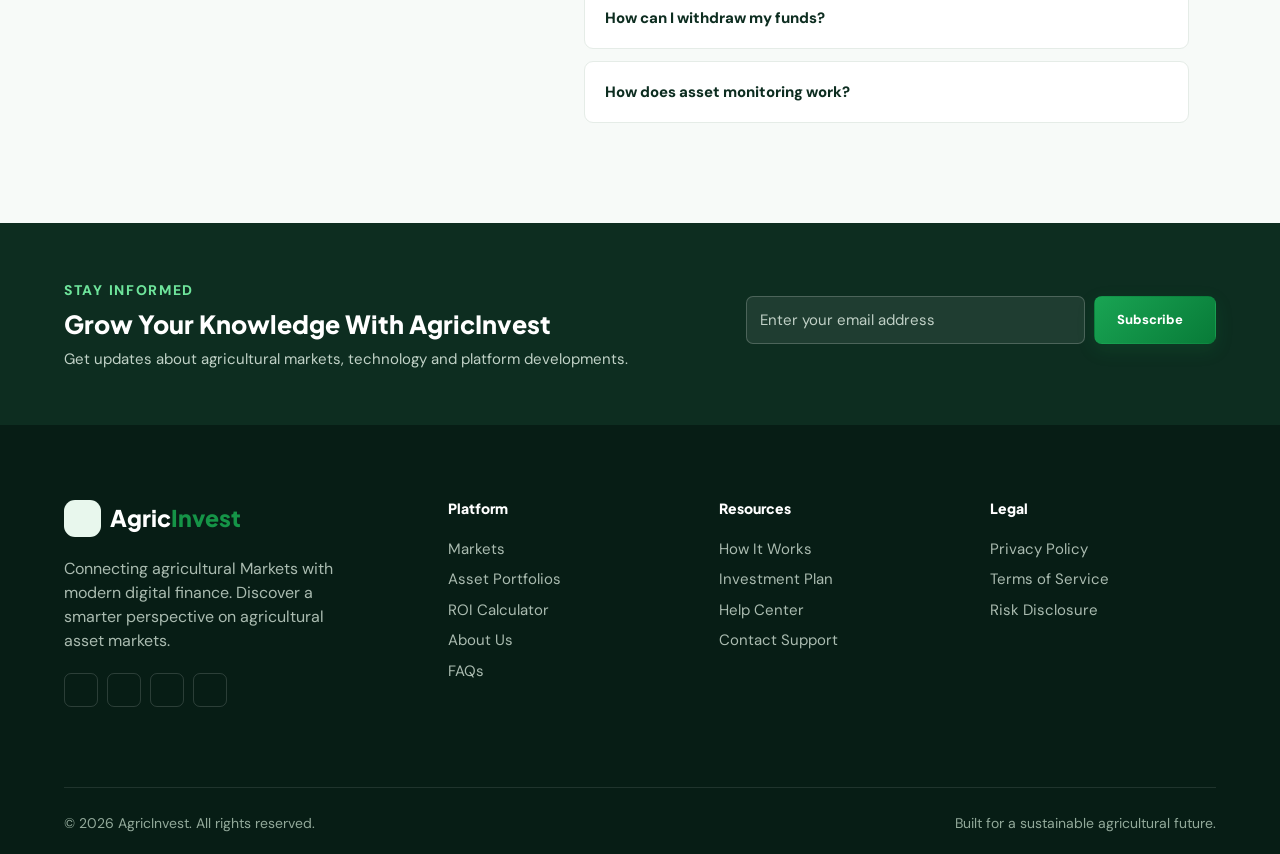
==== commit 48c2ac6a: "Update index.html" ====
--- a/index.html
+++ b/index.html
@@ -3936,7 +3936,7 @@
             <a href="markets.html">Markets</a>
             <a href="plans.html">Investment Plan</a>
             <!-- <a href="#calculator">Investment Calculator</a> -->
-            <a href="#faq">FAQs</a>
+            <a href="faq.html">FAQs</a>
           </nav>
 
           <div class="nav-actions">
@@ -3946,7 +3946,7 @@
 
             <button
               class="btn btn-primary nav-cta"
-              data-open-modal="connectModal"
+              href="register.html"
             >
               Start Investing
               <i data-lucide="arrow-up-right"></i>
@@ -3968,7 +3968,7 @@
           <a href="index.html">Home</a>
           <a href="about.html">About Us</a>
           <a href="markets.html">Markets</a>
-          <a href="plan.html">Investment Plan</a>
+          <a href="plans.html">Investment Plan</a>
           <a href="faq.html">FAQs</a>
 
           <button
@@ -3978,7 +3978,7 @@
             Login
           </button>
 
-          <button class="btn btn-primary" data-open-modal="connectModal">
+          <button class="btn btn-primary" href="register.html">
             Start Investing
           </button>
         </div>
@@ -4054,7 +4054,7 @@
             </p>
 
             <div class="hero-buttons">
-              <a href="portfolios.html" class="btn btn-primary">
+              <a href="markets.html" class="btn btn-primary">
                 Explore Markets
                 <i data-lucide="arrow-up-right"></i>
               </a>
@@ -4110,7 +4110,7 @@
                 </div>
                 <div>
                   <strong>Portfolio insights</strong>
-                  <small>Illustrative projections</small>
+                  <small>Projections</small>
                 </div>
               </div>
             </div>
@@ -4537,7 +4537,7 @@
                 become part of the evolving global food economy.
               </p>
 
-              <a href="#portfolios" class="btn btn-primary">
+              <a href="markets.html" class="btn btn-primary">
                 Explore Markets
                 <i data-lucide="arrow-up-right"></i>
               </a>
@@ -4808,7 +4808,7 @@
                 <button
                   class="btn-agri-outline plan-action"
                   type="button"
-                  data-select-plan="seed"
+                  href="login.html"
                 >
                   Invest Now
                   <i class="bi bi-arrow-right" aria-hidden="true"></i>
@@ -4926,7 +4926,7 @@
                 <button
                   class="btn-agri plan-action"
                   type="button"
-                  data-select-plan="harvest"
+                  href="login.html"
                 >
                   Invest Now
                   <i class="bi bi-arrow-right" aria-hidden="true"></i>
@@ -5046,7 +5046,7 @@
                 <button
                   class="btn-agri-outline plan-action"
                   type="button"
-                  data-select-plan="sovereign"
+                  href="login.html"
                 >
                   Invest Now
                   <i class="bi bi-arrow-right" aria-hidden="true"></i>
@@ -5105,7 +5105,7 @@
               </div>
 
               <div class="calculator-field">
-                <label for="annualRate">Illustrative annual rate</label>
+                <label for="annualRate">Annual rate</label>
 
                 <div class="rate-input">
                   <input
@@ -5143,7 +5143,7 @@
               <div class="calculator-note">
                 <i data-lucide="info"></i>
                 This calculator uses hypothetical simple interest. Actual
-                investment performance can be lower or negative.
+                investment performance can be lower.
               </div>
             </div>
 
@@ -5229,7 +5229,7 @@
                 <p>
                   Modern farming methods supporting agricultural productivity.
                 </p>
-                <a href="#portfolios"
+                <a href="markets.html"
                   >Explore Project <i data-lucide="arrow-up-right"></i
                 ></a>
               </div>
@@ -5247,7 +5247,7 @@
                 <p>
                   Exploring the role of high-value agricultural commodities.
                 </p>
-                <a href="#portfolios"
+                <a href="markets.html"
                   >Explore Project <i data-lucide="arrow-up-right"></i
                 ></a>
               </div>
@@ -5263,7 +5263,7 @@
                 <span>FOOD PRODUCTION</span>
                 <h3>Modern Vegetable Farming</h3>
                 <p>Innovative growing methods for essential food production.</p>
-                <a href="#portfolios"
+                <a href="markets.html"
                   >Explore Project <i data-lucide="arrow-up-right"></i
                 ></a>
               </div>
@@ -5281,7 +5281,7 @@
                 <p>
                   Exploring agricultural practices that support soil health.
                 </p>
-                <a href="#portfolios"
+                <a href="markets.html"
                   >Explore Project <i data-lucide="arrow-up-right"></i
                 ></a>
               </div>
@@ -5297,7 +5297,7 @@
                 <span>PLANTATION</span>
                 <h3>Commercial Crop Plantation</h3>
                 <p>Discover the importance of structured crop production.</p>
-                <a href="#portfolios"
+                <a href="markets.html"
                   >Explore Project <i data-lucide="arrow-up-right"></i
                 ></a>
               </div>
@@ -5313,7 +5313,7 @@
                 <span>FARMLAND</span>
                 <h3>Productive Agricultural Land</h3>
                 <p>Explore farmland as part of a diversified asset strategy.</p>
-                <a href="#portfolios"
+                <a href="markets.html"
                   >Explore Project <i data-lucide="arrow-up-right"></i
                 ></a>
               </div>
@@ -5399,7 +5399,7 @@
               </div>
             </div>
 
-            <a href="#about" class="btn btn-primary">
+            <a href="about.html" class="btn btn-primary">
               Learn About Us
               <i data-lucide="arrow-right"></i>
             </a>
@@ -5497,7 +5497,7 @@
                 <div class="avatar">JM</div>
                 <div>
                   <strong>Jordan M.</strong>
-                  <span>Sample testimonial</span>
+                  <span>Digital Worker</span>
                 </div>
               </div>
             </article>
@@ -5514,7 +5514,7 @@
                 <div class="avatar">AK</div>
                 <div>
                   <strong>Alex K.</strong>
-                  <span>Sample testimonial</span>
+                  <span>Tech Enthusaist</span>
                 </div>
               </div>
             </article>
@@ -5531,16 +5531,16 @@
                 <div class="avatar">SL</div>
                 <div>
                   <strong>Sarah L.</strong>
-                  <span>Sample testimonial</span>
+                  <span>D. Analyst</span>
                 </div>
               </div>
             </article>
           </div>
 
-          <p class="testimonial-disclaimer">
+          <!-- <p class="testimonial-disclaimer">
             Testimonials above are fictional demonstration content and are not
             verified investor reviews.
-          </p>
+          </p> -->
         </div>
       </section>
 
@@ -5552,14 +5552,14 @@
             <span class="live-dot"></span>
             <div>
               <strong>Platform Activity Preview</strong>
-              <small>Illustrative simulated activity</small>
+              <small>Simulated activity</small>
             </div>
           </div>
 
           <div id="activityFeed" class="activity-feed">
             <div class="activity-item">
               <i data-lucide="wallet"></i>
-              <span>Sample transaction activity will appear here.</span>
+              <span>Transaction activity will appear here.</span>
               <!-- <small>DEMO</small> -->
             </div>
           </div>
@@ -5783,9 +5783,9 @@
 
               <a href="about.html">How It Works</a>
               <a href="plans.html">Investment Plan</a>
-              <a href="#faq">Help Center</a>
+              <a href="faq.HTML">Help Center</a>
               <!-- <a href="#faq">Risk Information</a> -->
-              <a href="#faq">Contact Support</a>
+              <a href="faq.HTML">Contact Support</a>
             </div>
 
             <div class="footer-column">
--- a/styles.css
+++ b/styles.css
@@ -2999,7 +2999,7 @@
 
 @media (max-width: 768px) {
   body .container {
-    width: min(95%, 600px);
+    width: min(90%, 600px);
   }
 
   .section {
@@ -3056,7 +3056,7 @@
   .mobile-nav.open {
     max-height: 500px;
     opacity: 1;
-    padding: 10px 60px 20px;
+    padding: 10px 30px 20px;
   }
 
   .mobile-nav > a {
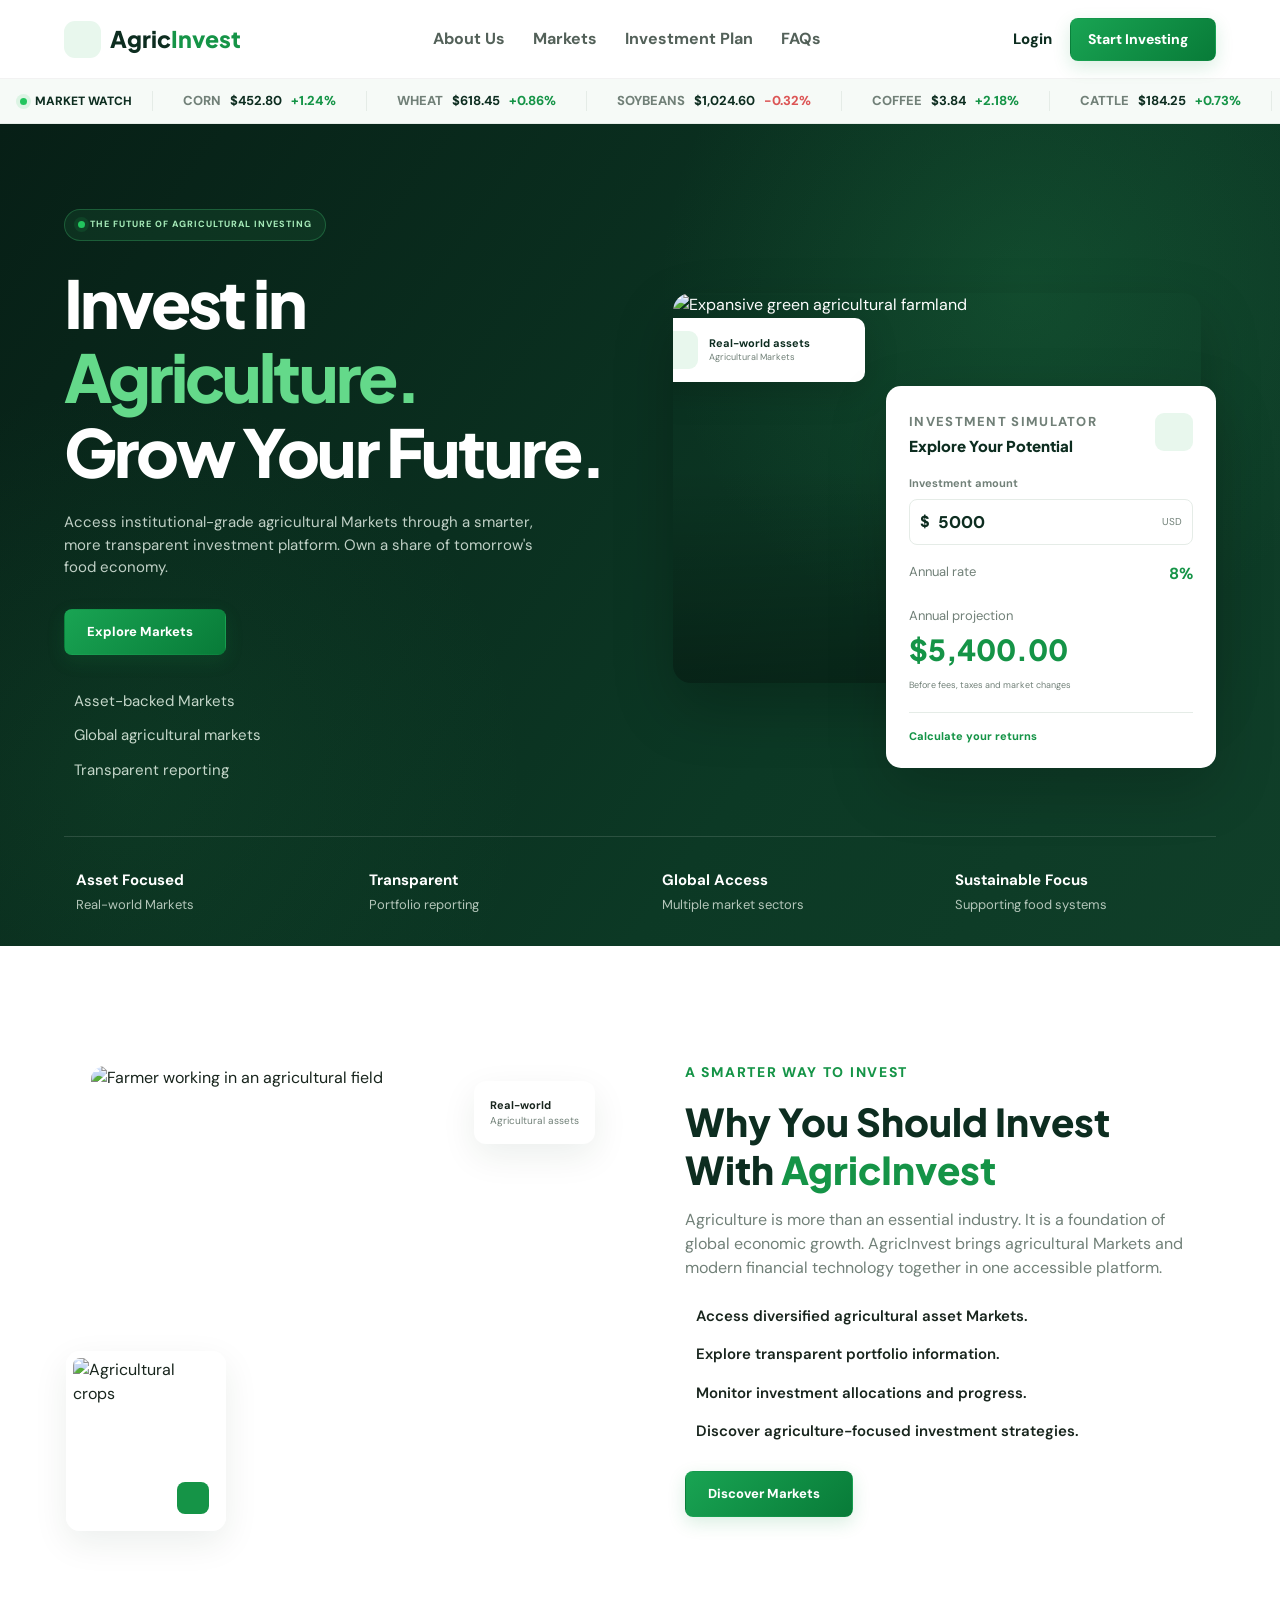
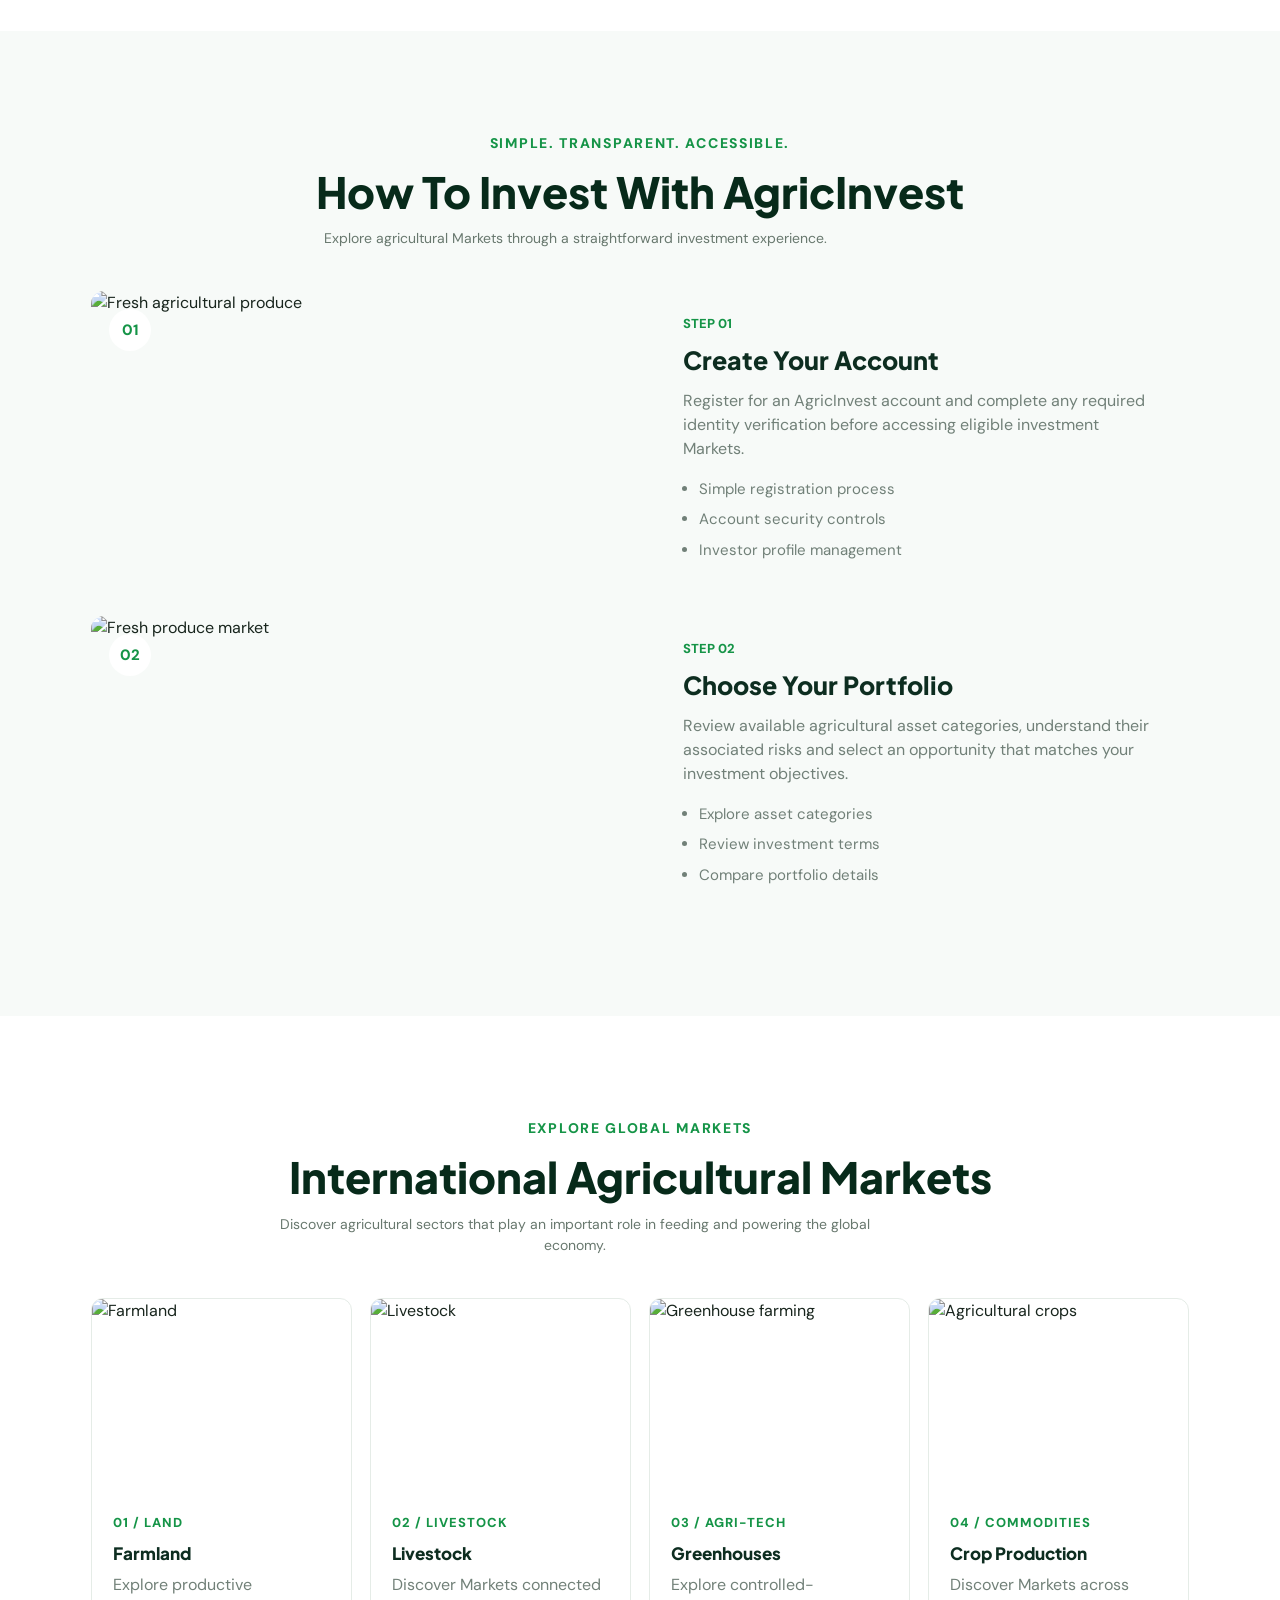
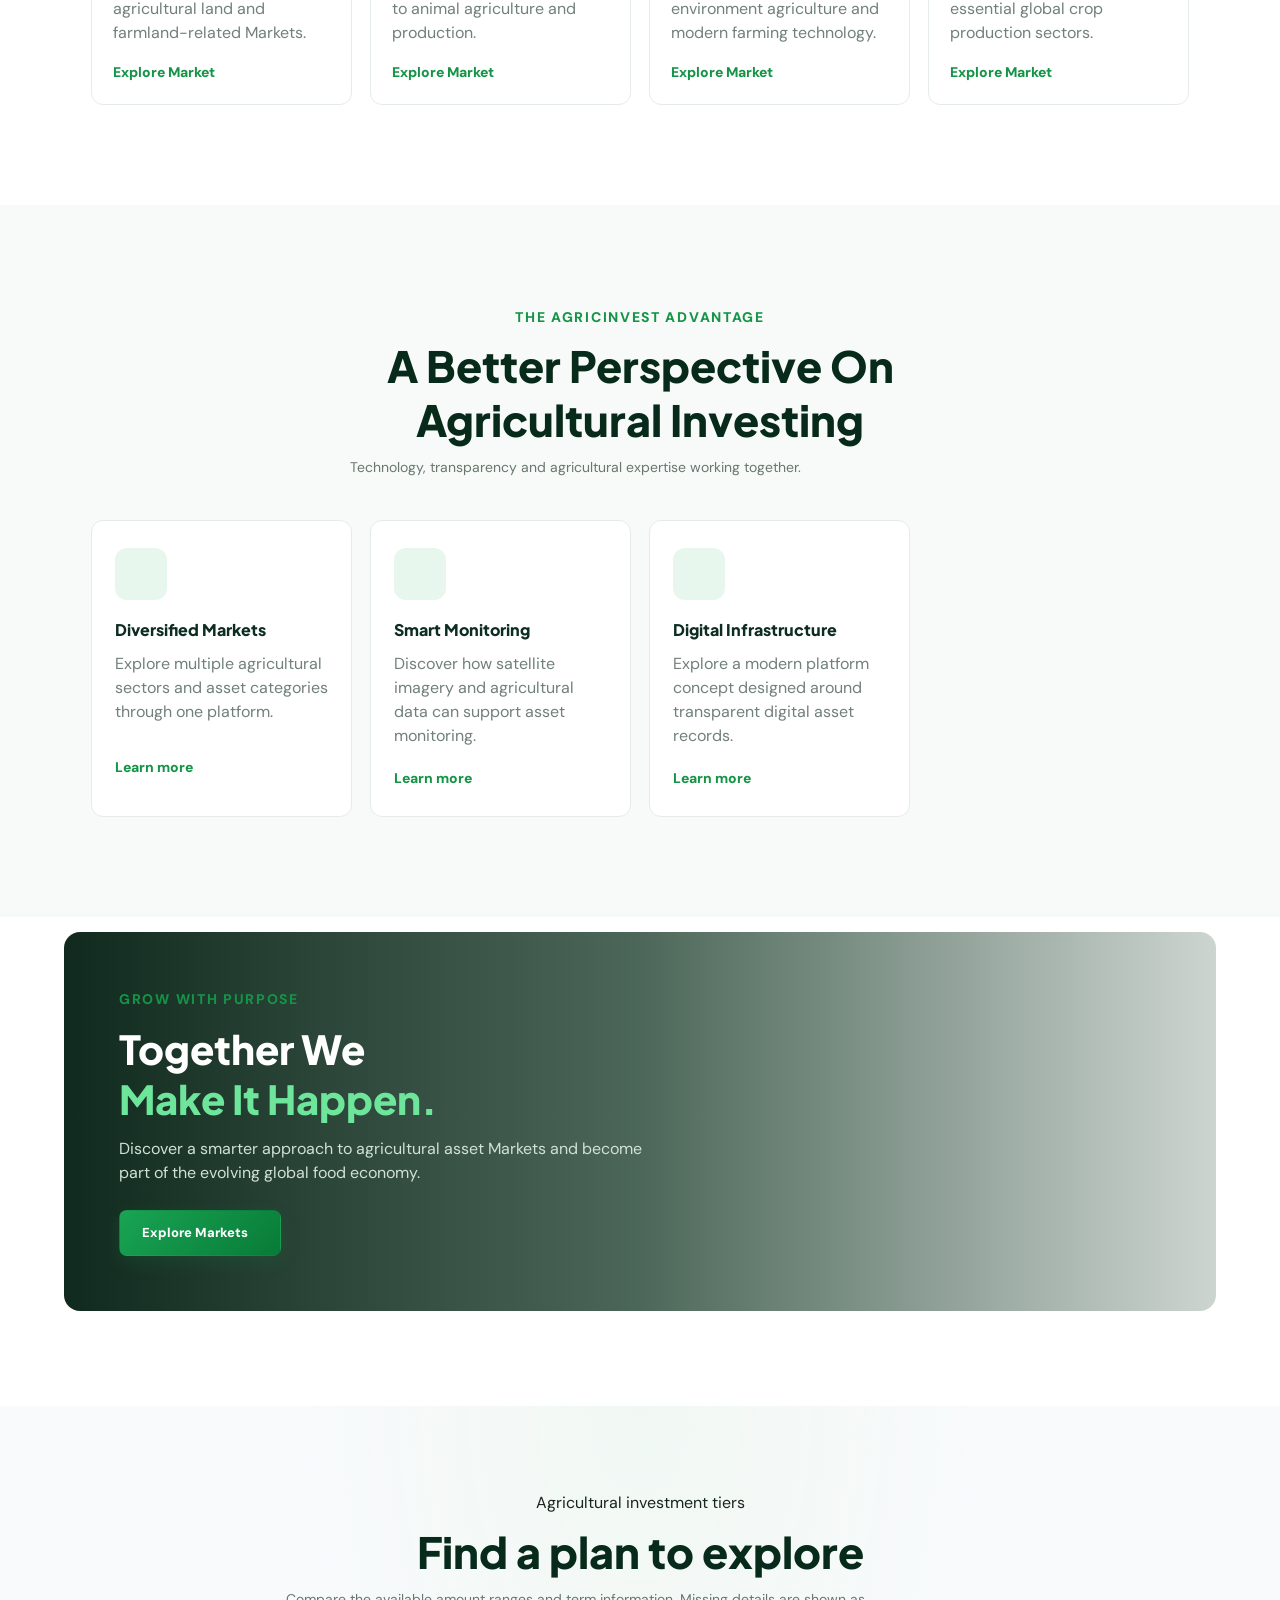
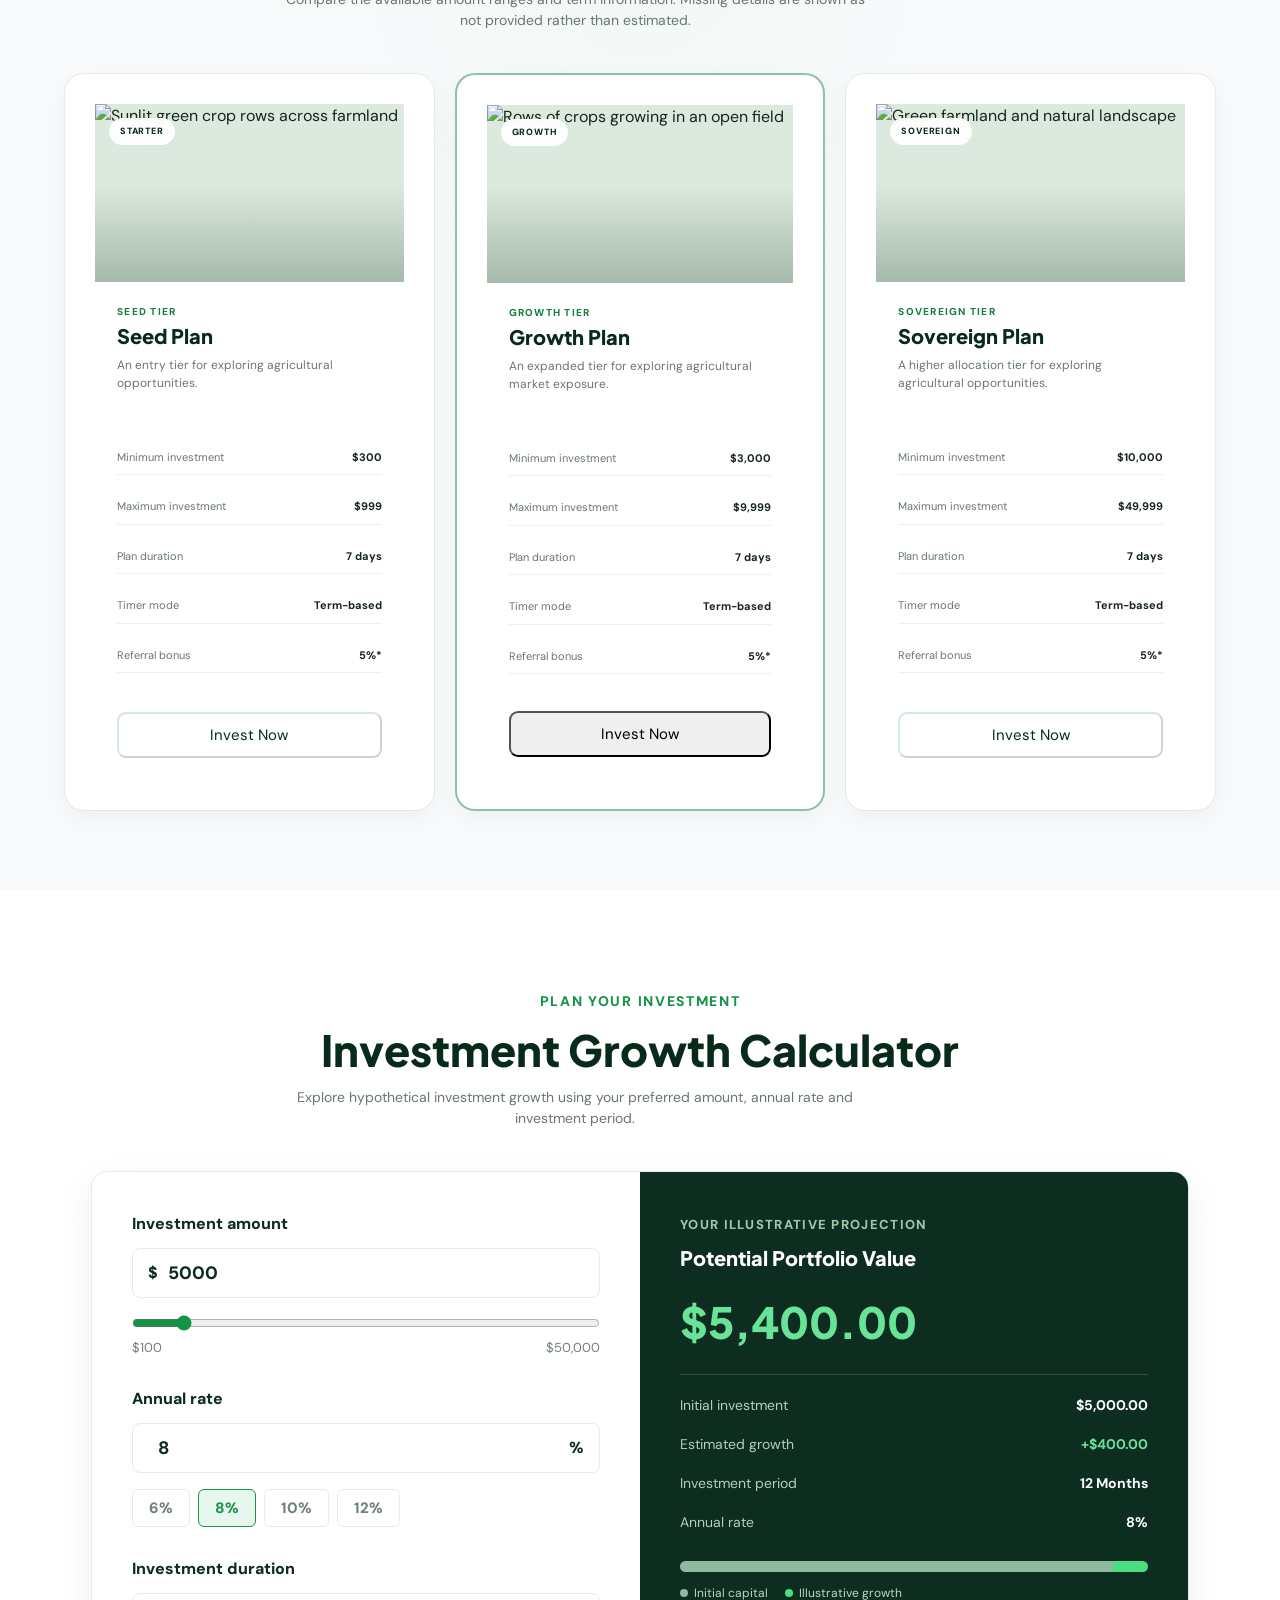
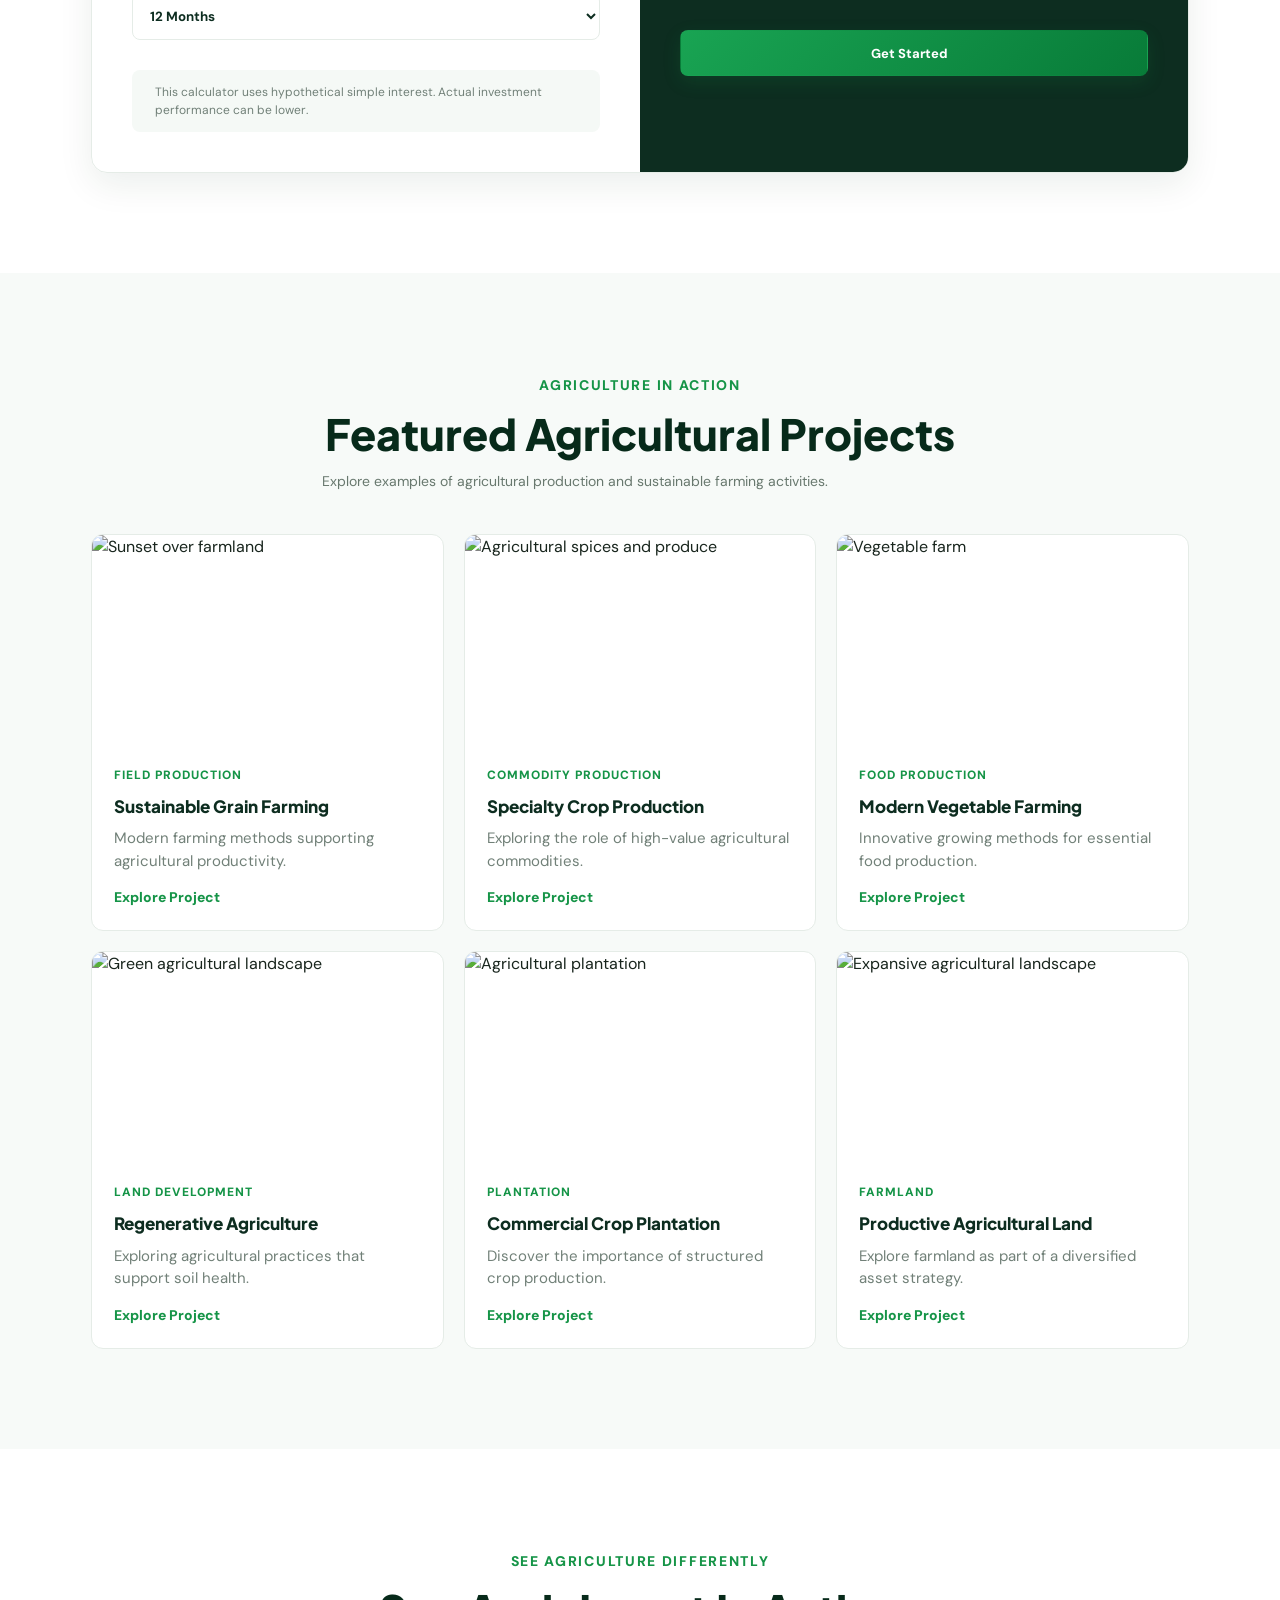
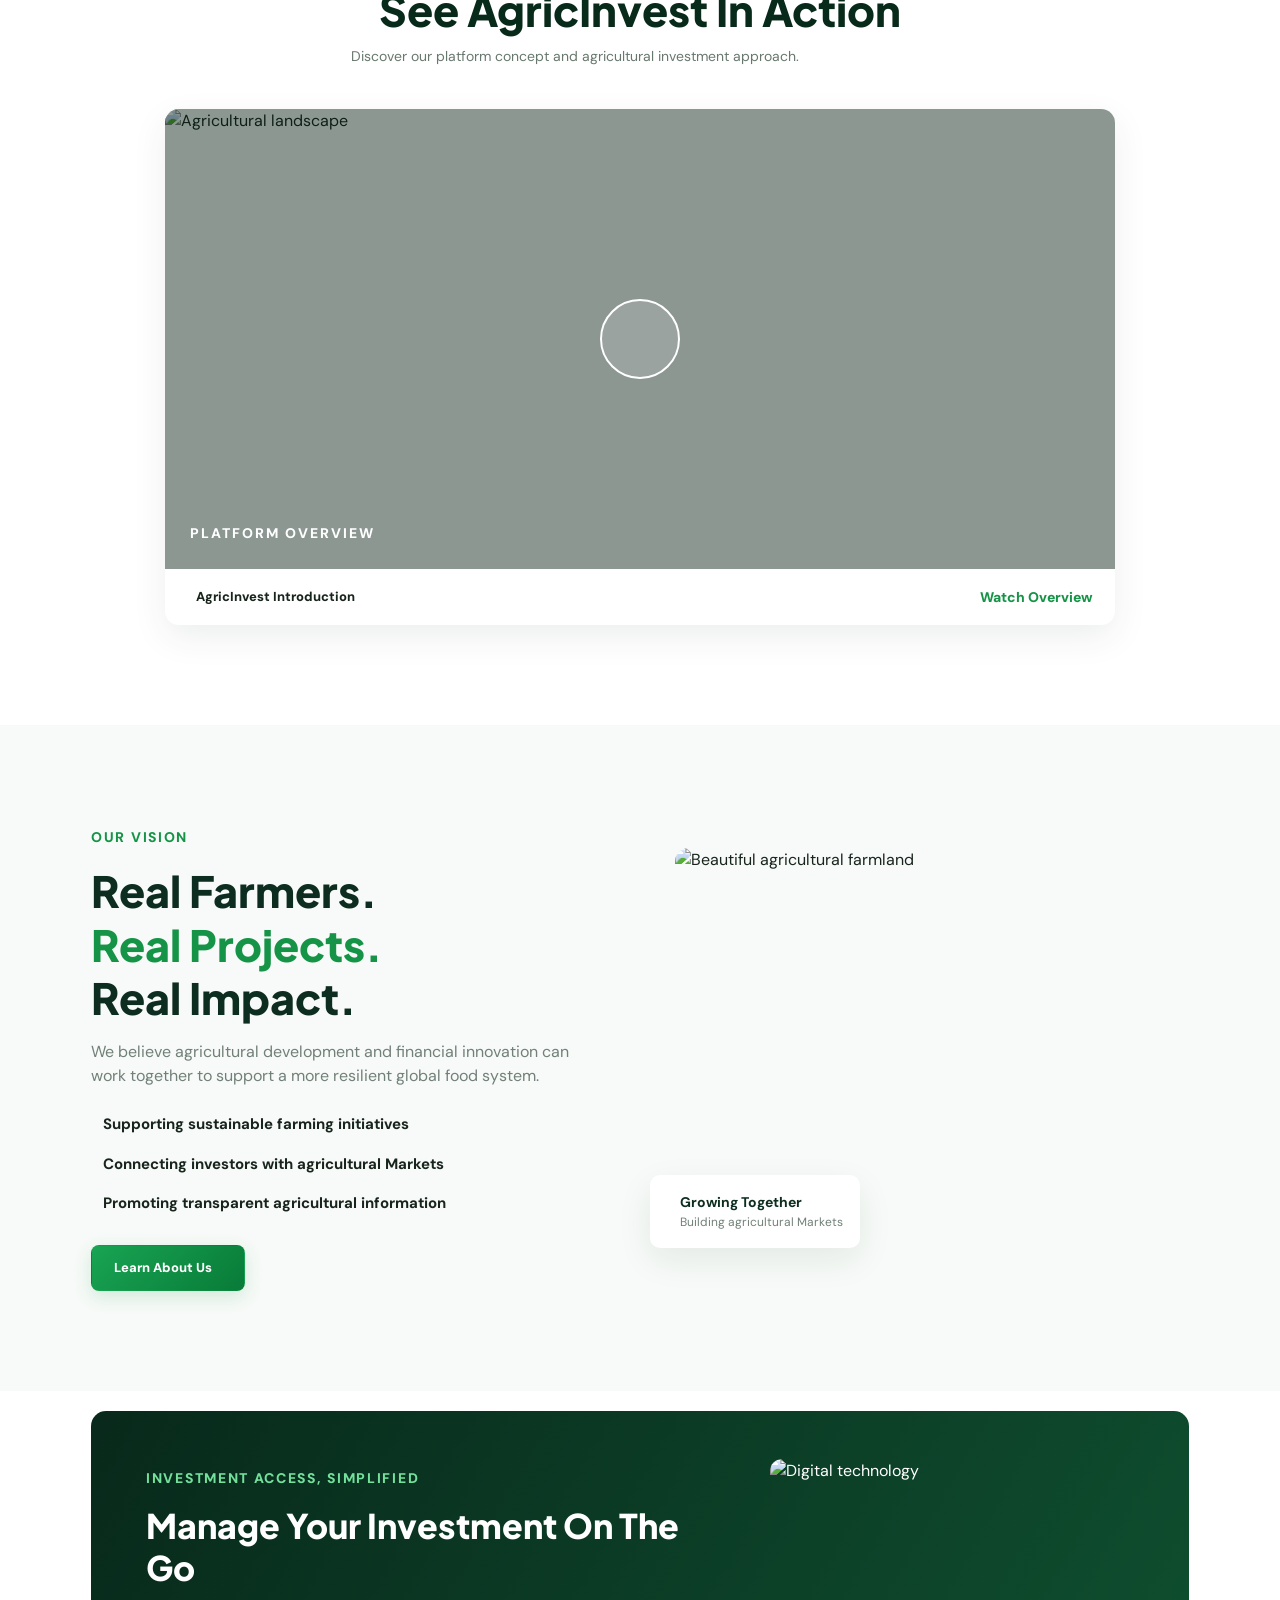
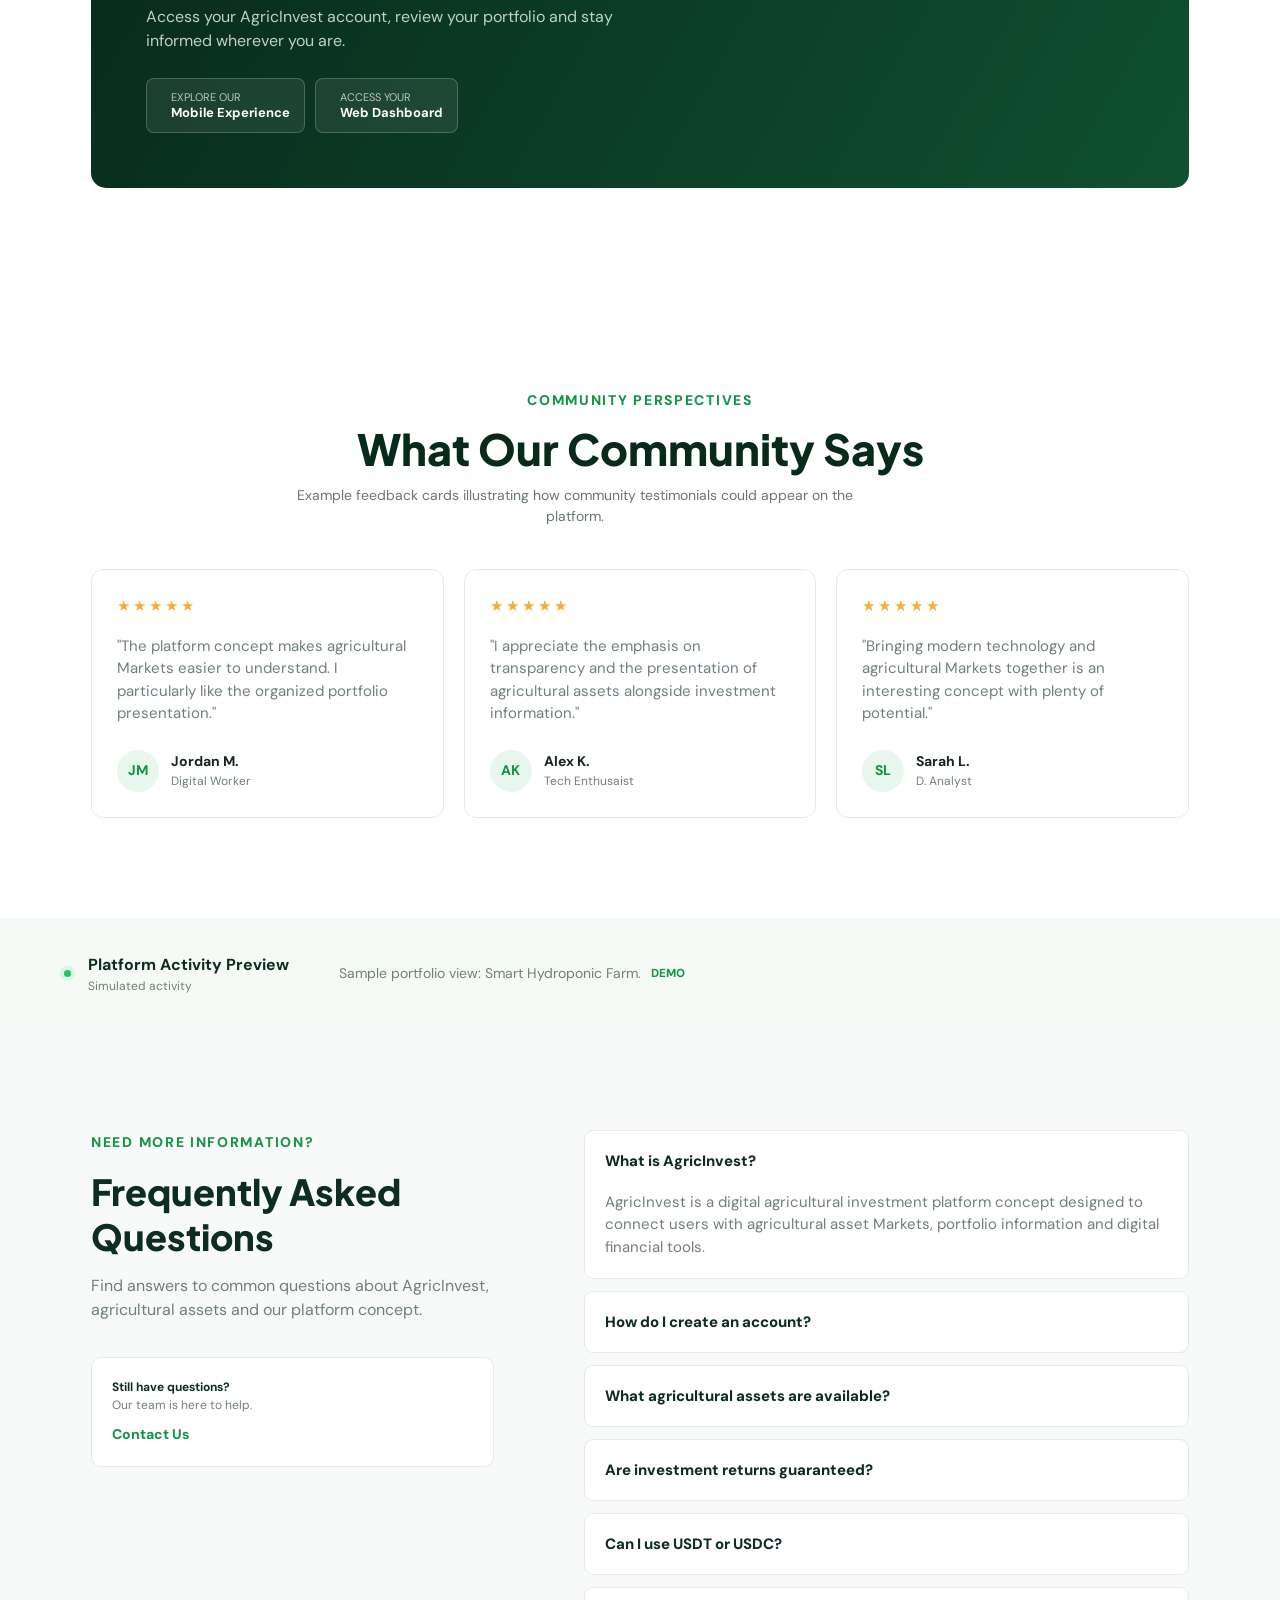
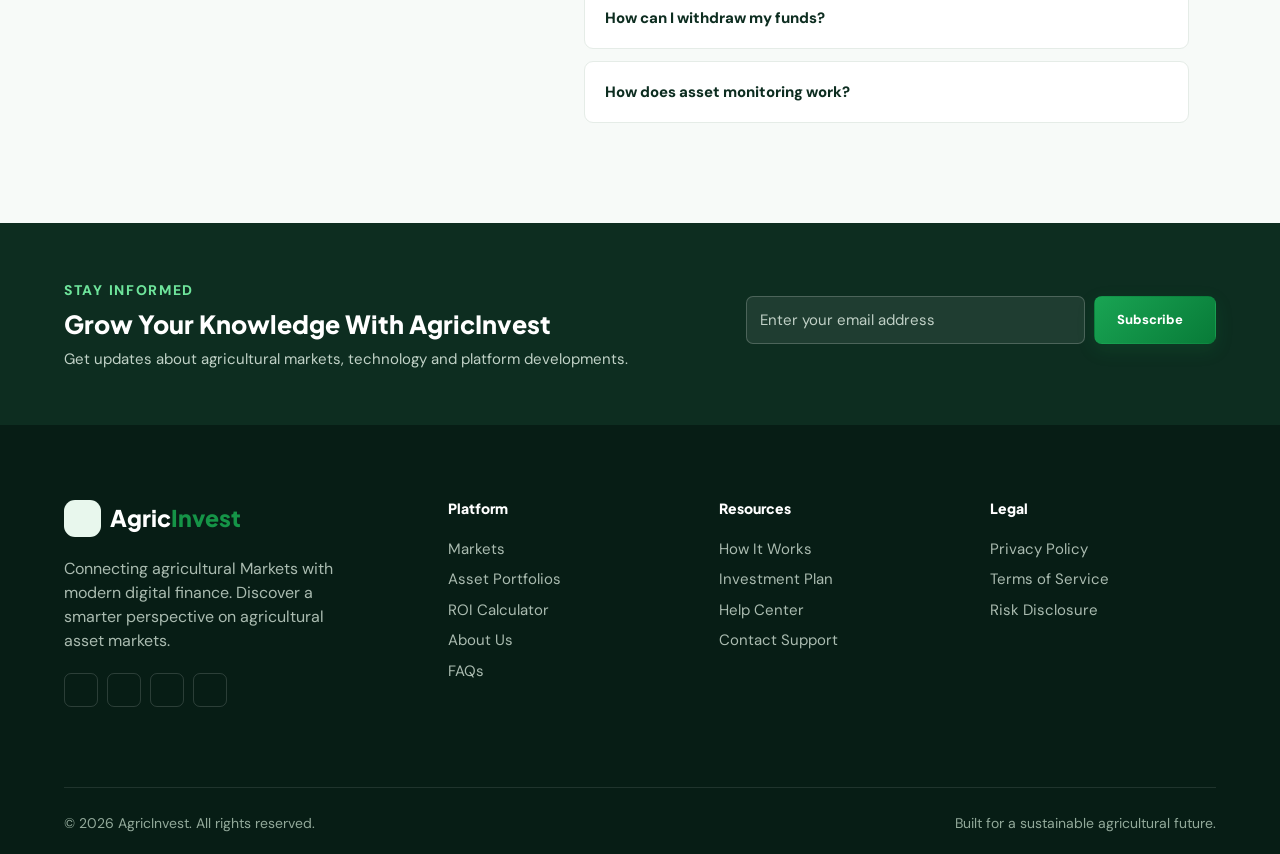
==== commit 580772de: "Update index.html" ====
--- a/index.html
+++ b/index.html
@@ -3940,17 +3940,12 @@
           </nav>
 
           <div class="nav-actions">
-            <button class="login-btn" href="login.html" >
-              Login
-            </button>
-
-            <button
-              class="btn btn-primary nav-cta"
-              href="register.html"
-            >
+            <a class="login-btn" href="login.html"> Login </a>
+
+            <a class="btn btn-primary nav-cta" href="register.html">
               Start Investing
               <i data-lucide="arrow-up-right"></i>
-            </button>
+            </a>
           </div>
 
           <button
@@ -3971,16 +3966,9 @@
           <a href="plans.html">Investment Plan</a>
           <a href="faq.html">FAQs</a>
 
-          <button
-            class="btn btn-primary mobile-login"
-            href="login.html" 
-          >
-            Login
-          </button>
-
-          <button class="btn btn-primary" href="register.html">
-            Start Investing
-          </button>
+          <a class="btn btn-primary " href="login.html">Login</a>
+
+          <a class="btn btn-primary" href="register.html"> Start Investing </a>
         </div>
       </header>
 
@@ -4138,12 +4126,12 @@
               </div>
 
               <div class="simulator-info">
-                <span>Illustrative annual rate</span>
+                <span>Annual rate</span>
                 <strong>8%</strong>
               </div>
 
               <div class="simulator-result">
-                <span>Illustrative annual projection</span>
+                <span>Annual projection</span>
                 <h2 id="heroReturn">$5,400.00</h2>
                 <small>Before fees, taxes and market changes</small>
               </div>
@@ -4309,9 +4297,9 @@
               </p>
 
               <ul>
-                <li> Simple registration process</li>
-                <li> Account security controls</li>
-                <li> Investor profile management</li>
+                <li>Simple registration process</li>
+                <li>Account security controls</li>
+                <li>Investor profile management</li>
               </ul>
             </div>
 
@@ -4339,9 +4327,9 @@
               </p>
 
               <ul>
-                <li> Explore asset categories</li>
-                <li> Review investment terms</li>
-                <li> Compare portfolio details</li>
+                <li>Explore asset categories</li>
+                <li>Review investment terms</li>
+                <li>Compare portfolio details</li>
               </ul>
             </div>
           </div>
@@ -4515,7 +4503,6 @@
           </div>
         </div>
       </section>
-
 
       <!-- ================= DARK CTA BANNER ================= -->
 
@@ -4733,8 +4720,7 @@
         </div>
       </section> -->
 
-
-            <!-- ================= INVESTMENT PLANS ================= -->
+      <!-- ================= INVESTMENT PLANS ================= -->
 
       <section
         class="plans-section"
@@ -5057,7 +5043,6 @@
         </div>
       </section>
 
-
       <!-- ================= ROI CALCULATOR ================= -->
 
       <section class="section calculator-section" id="calculator">
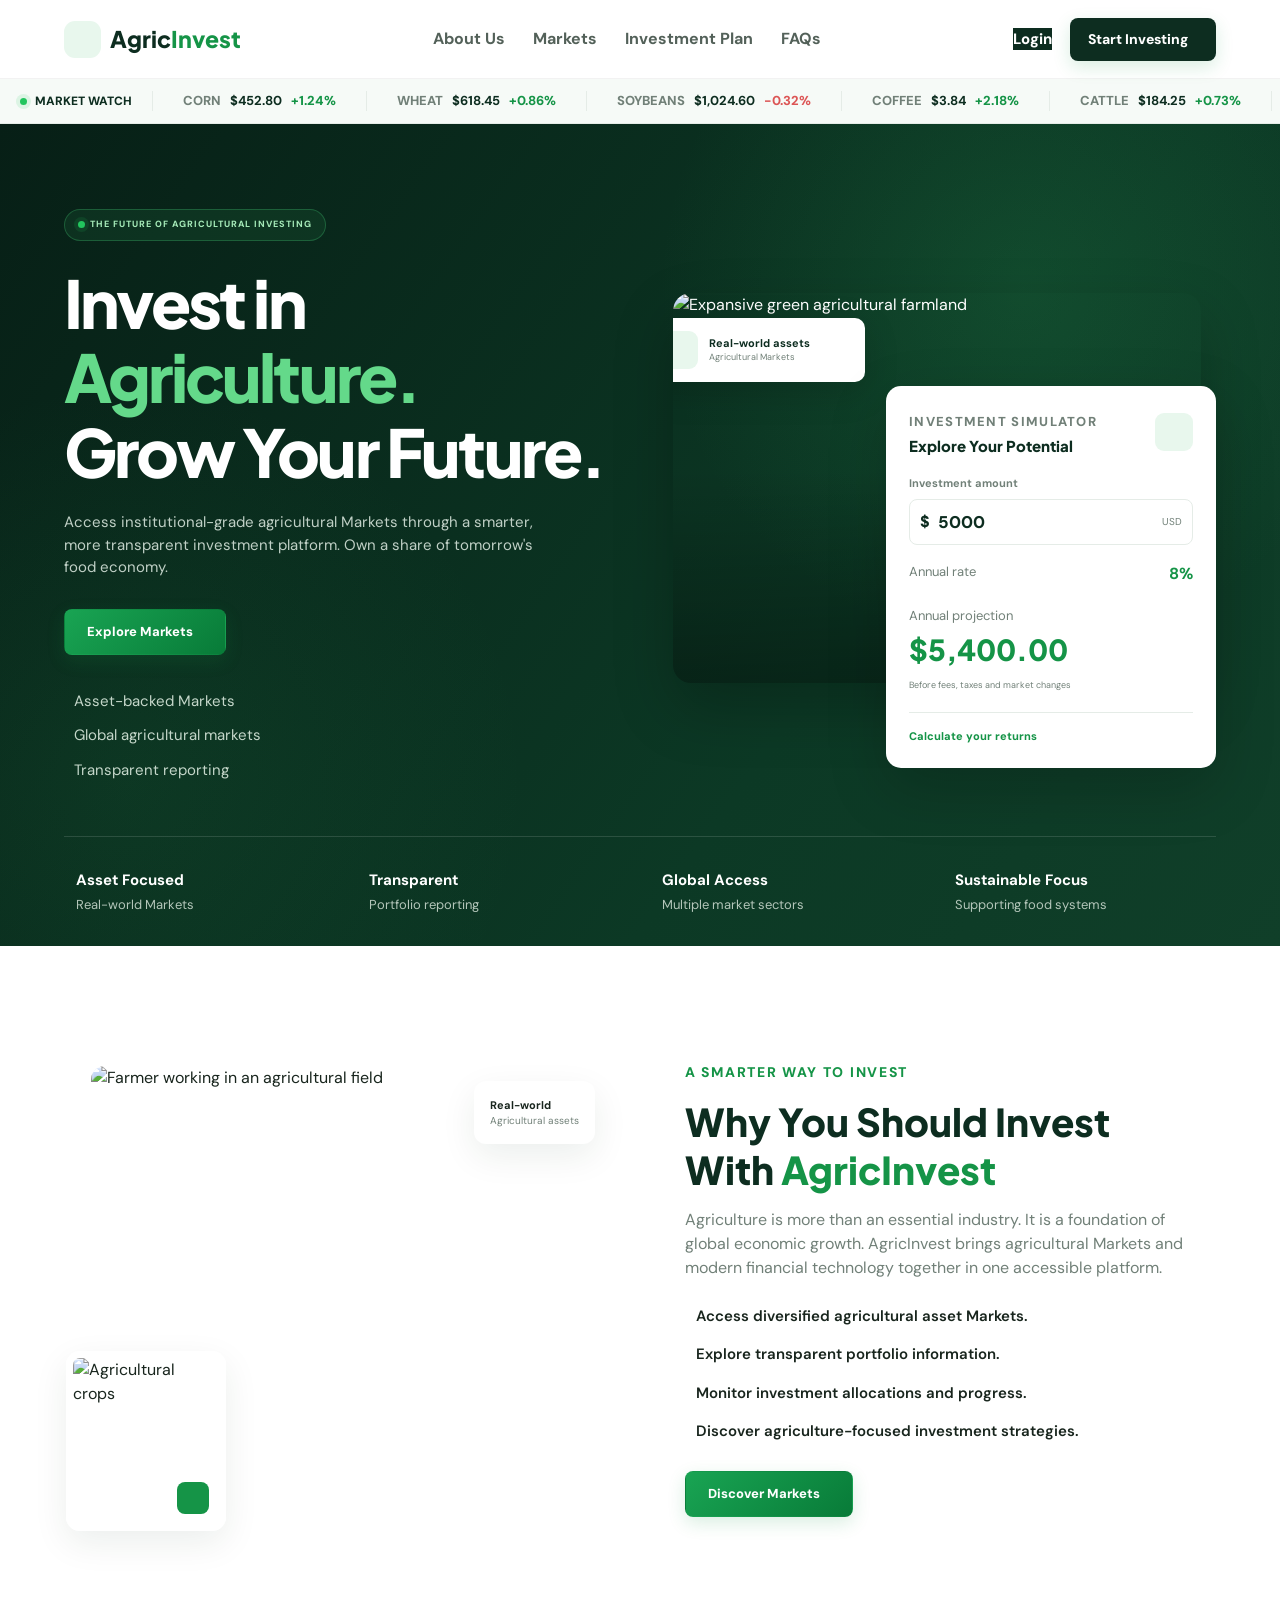
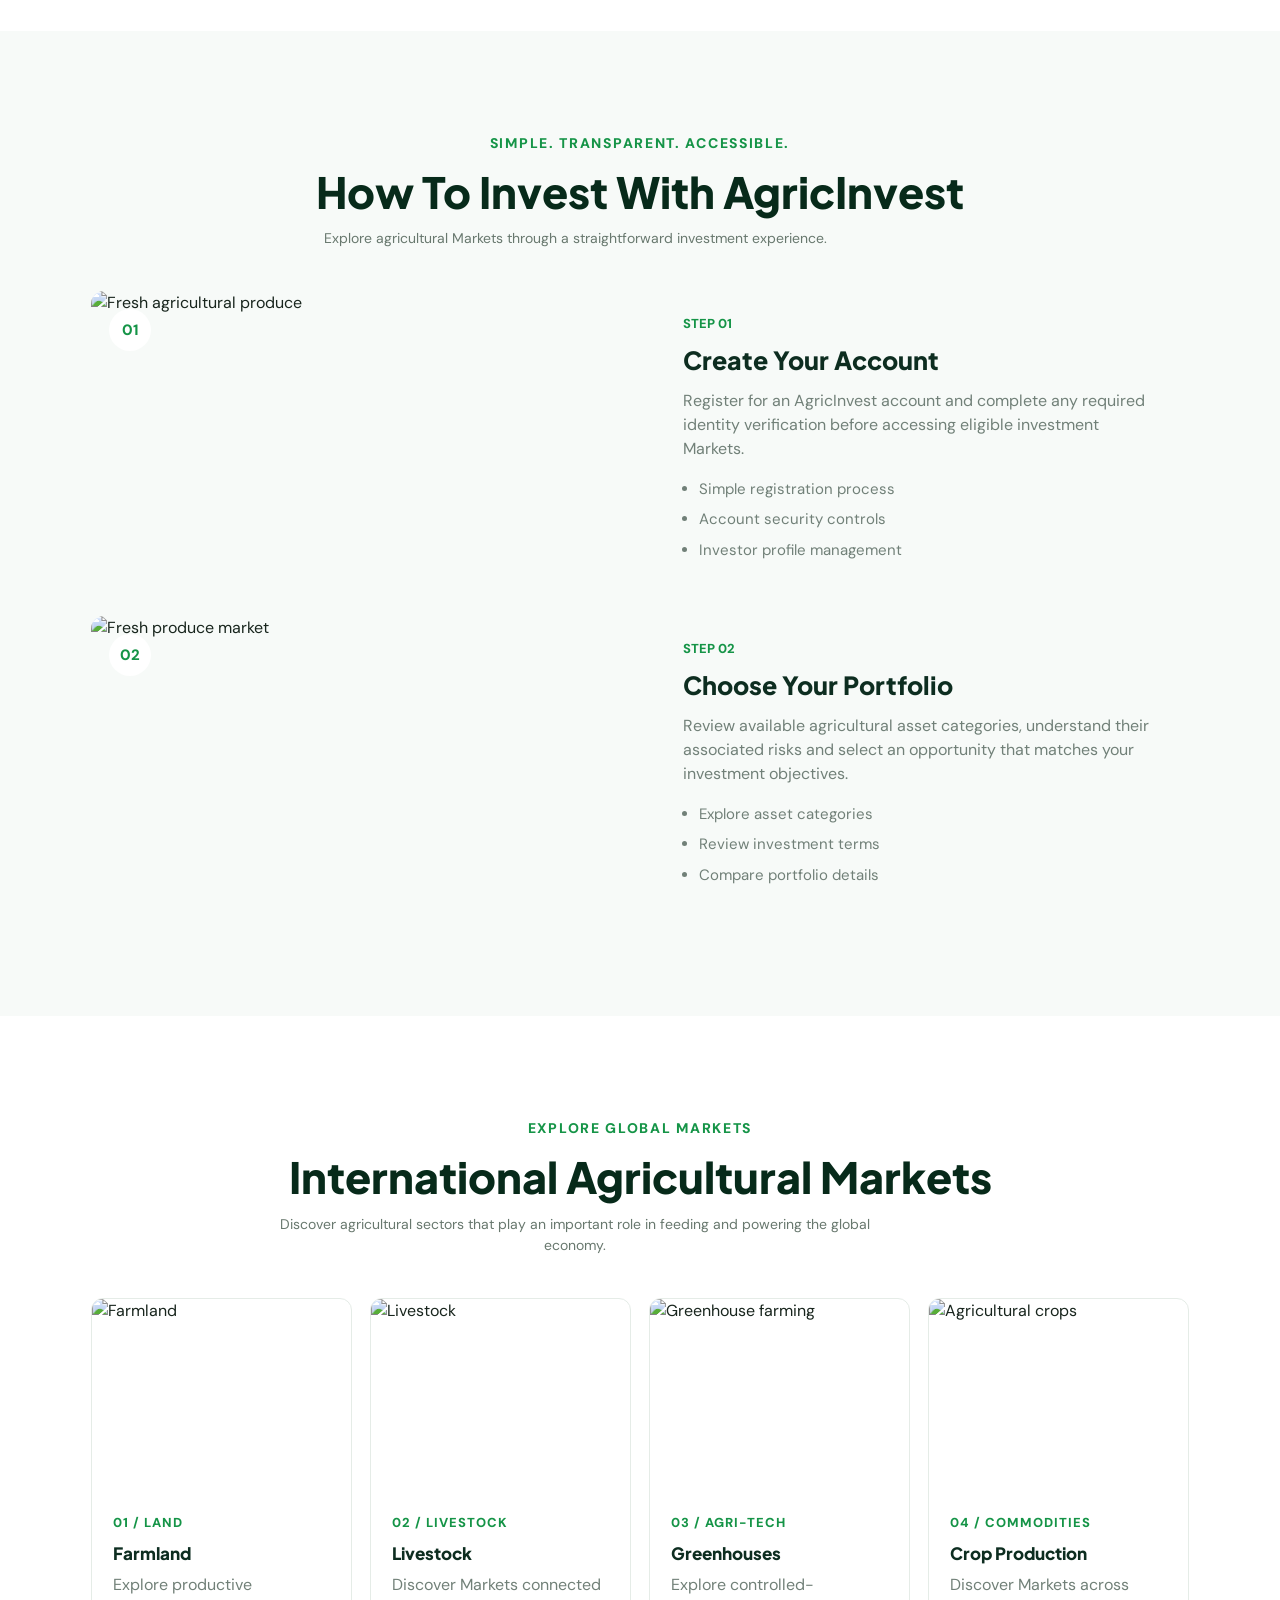
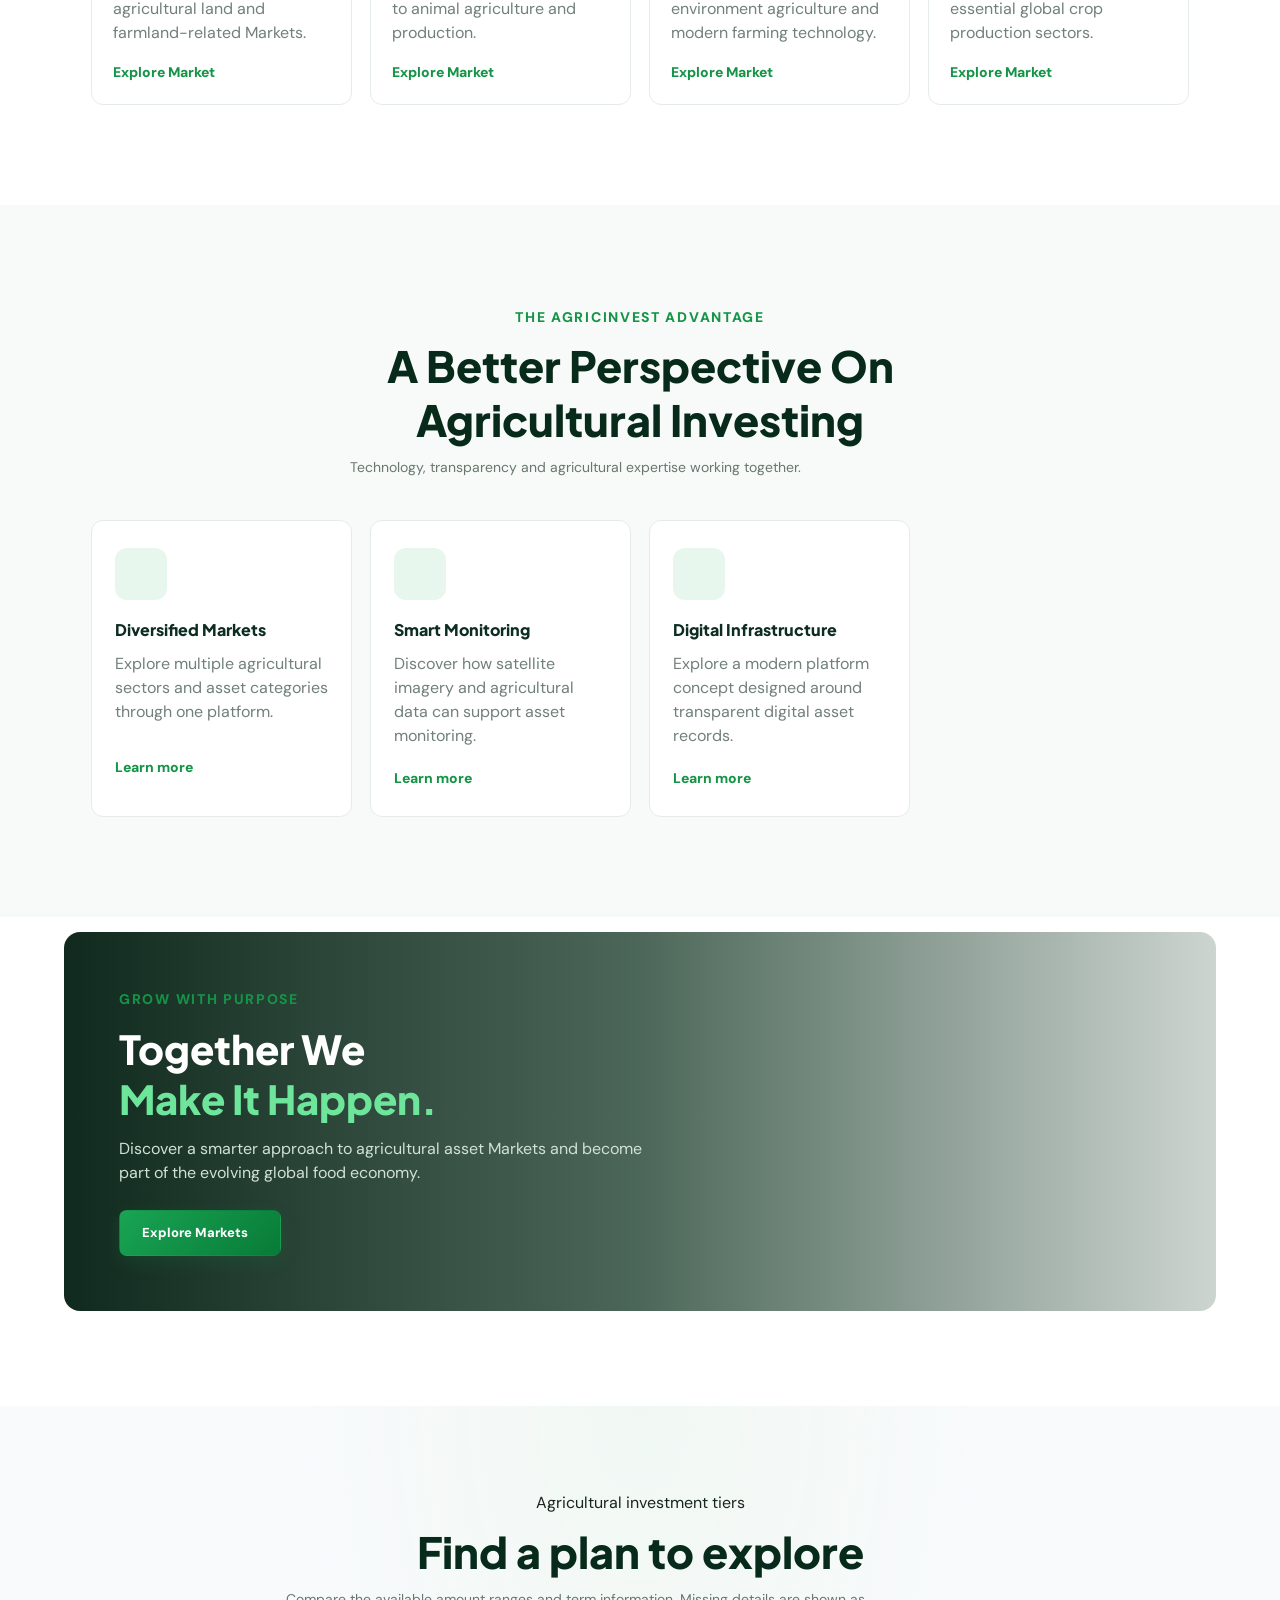
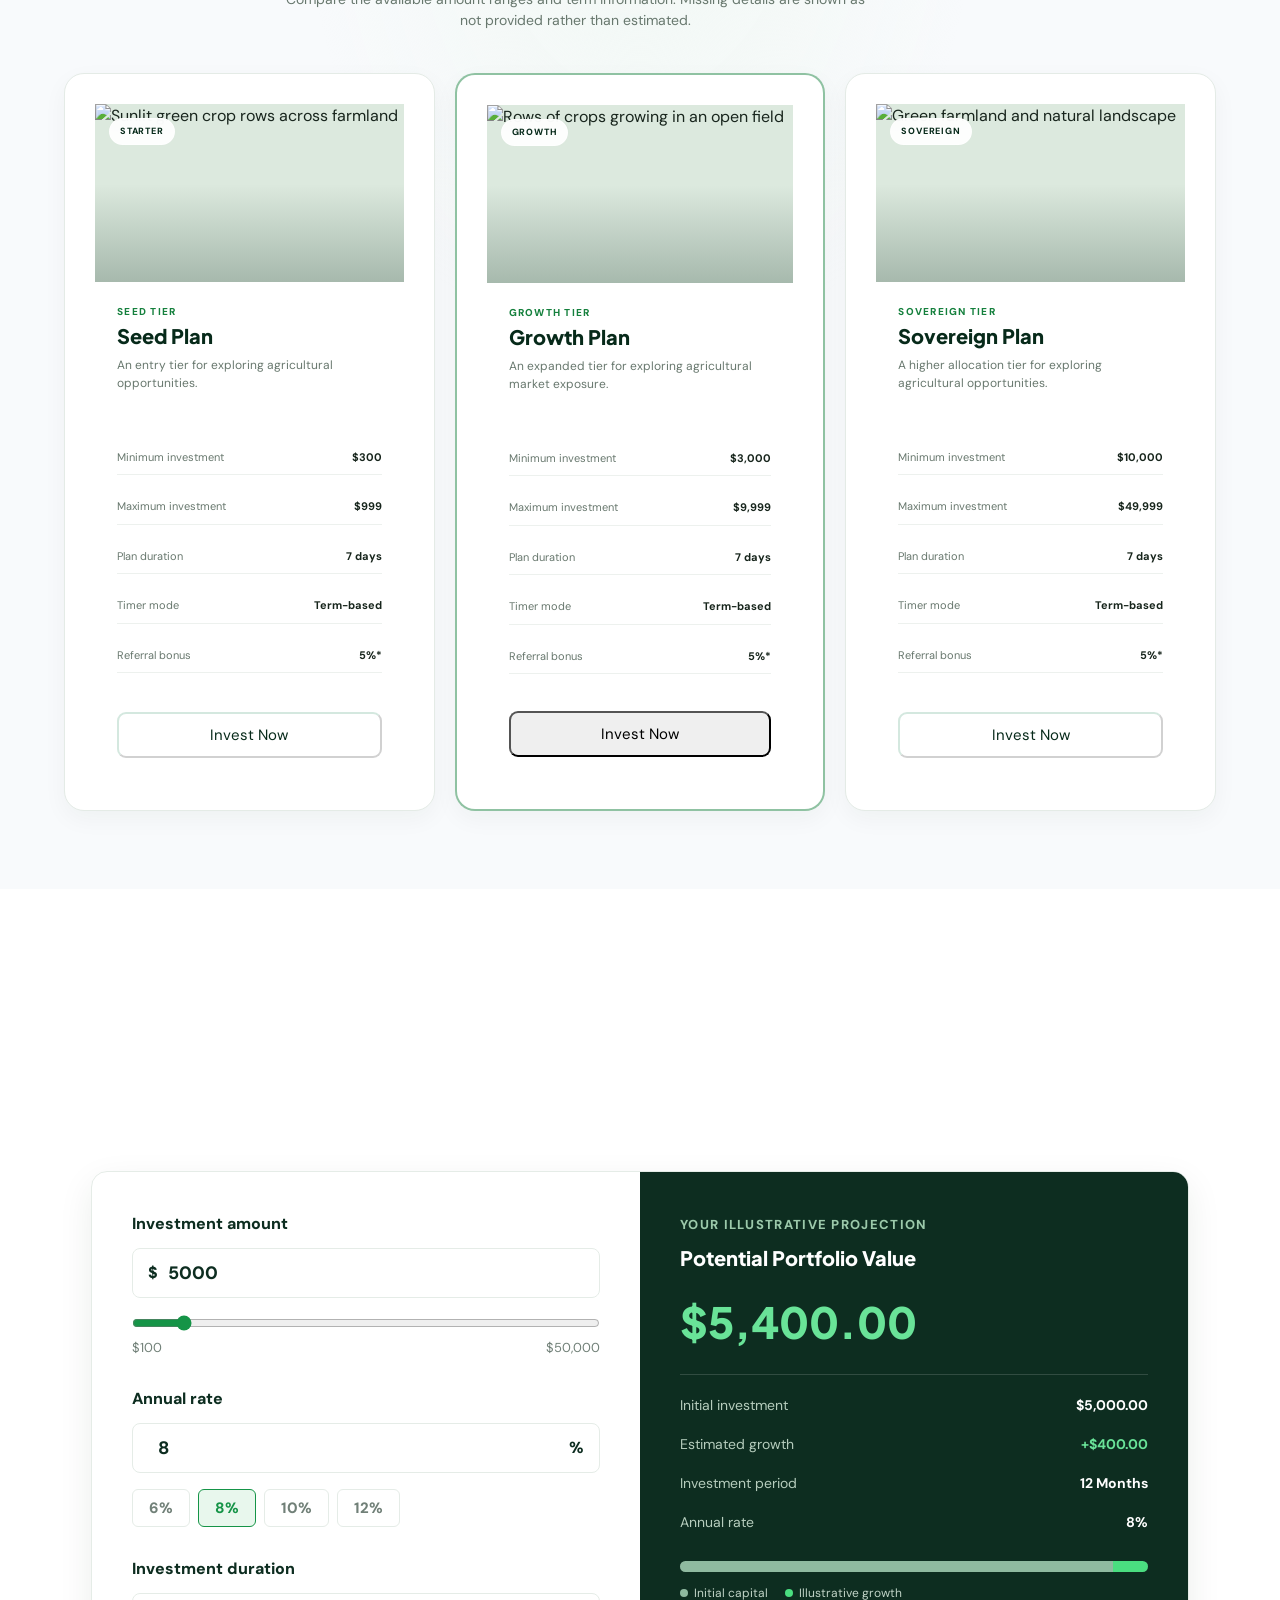
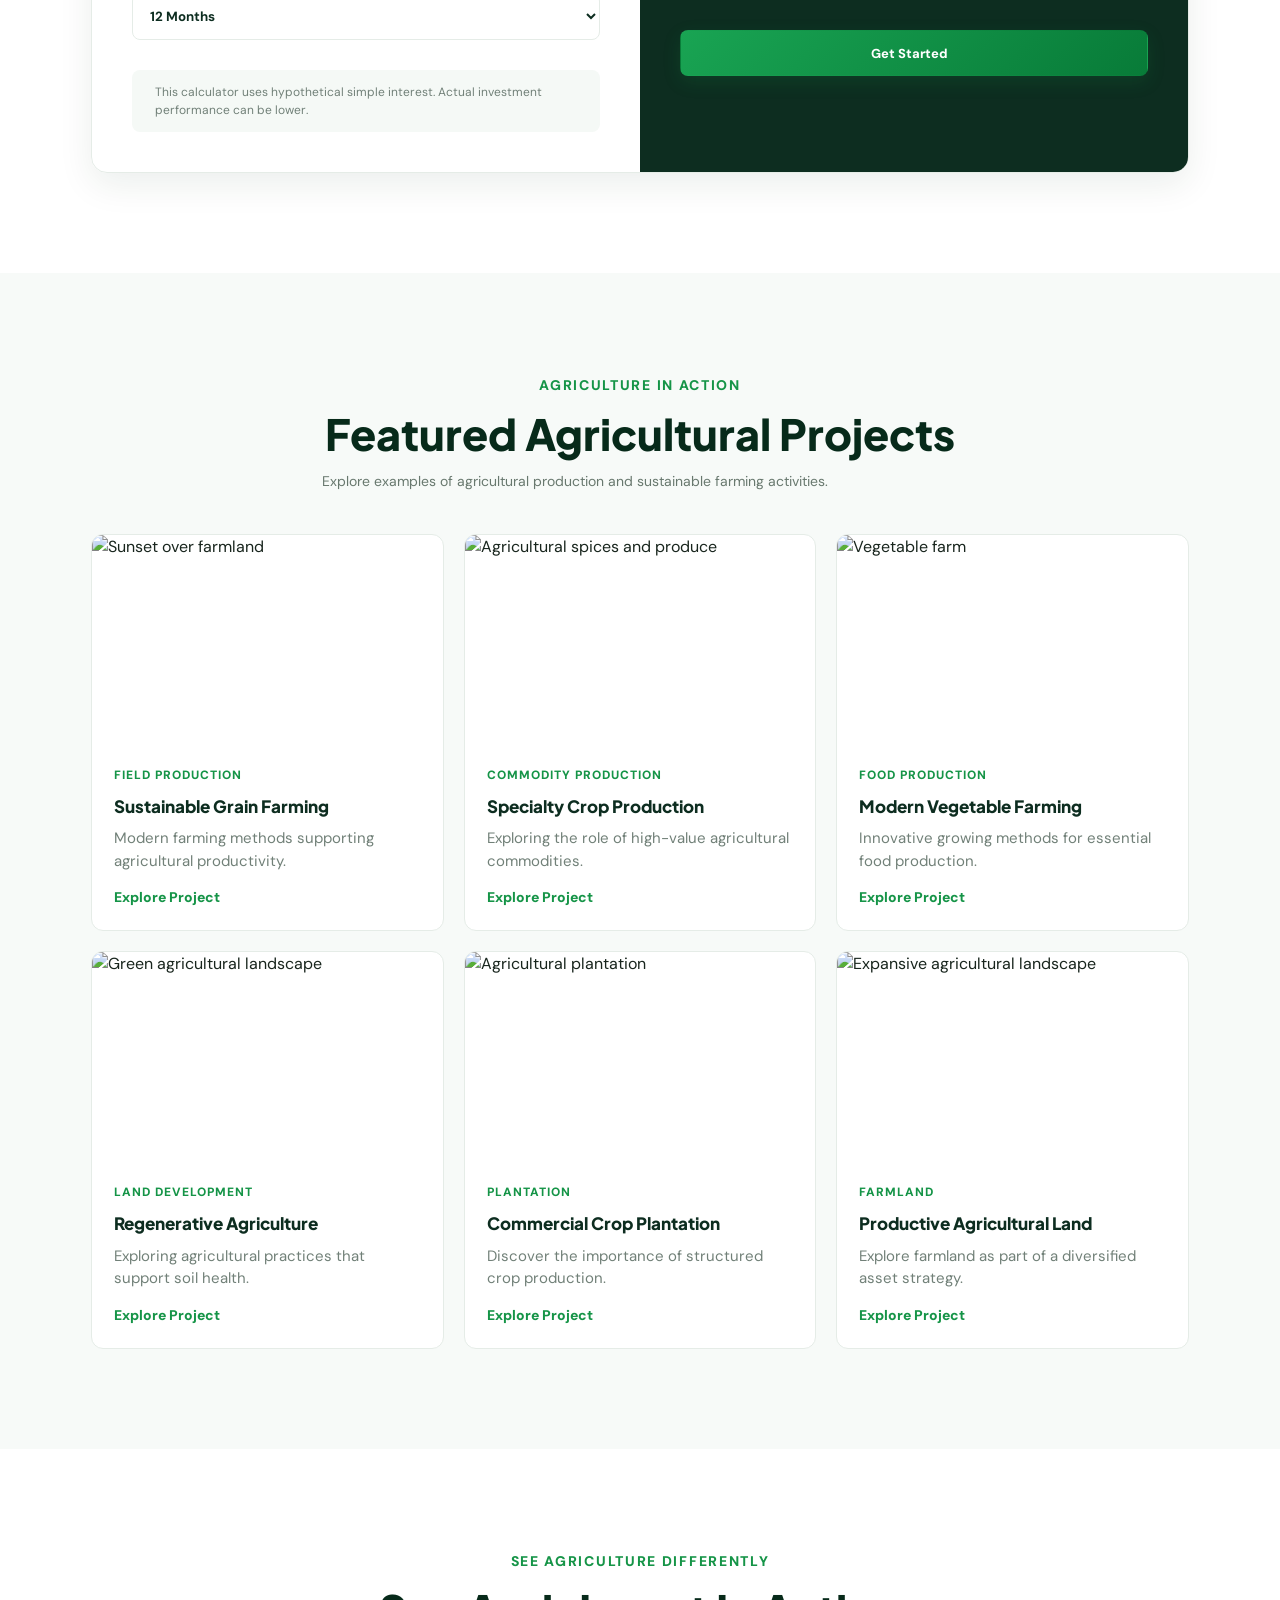
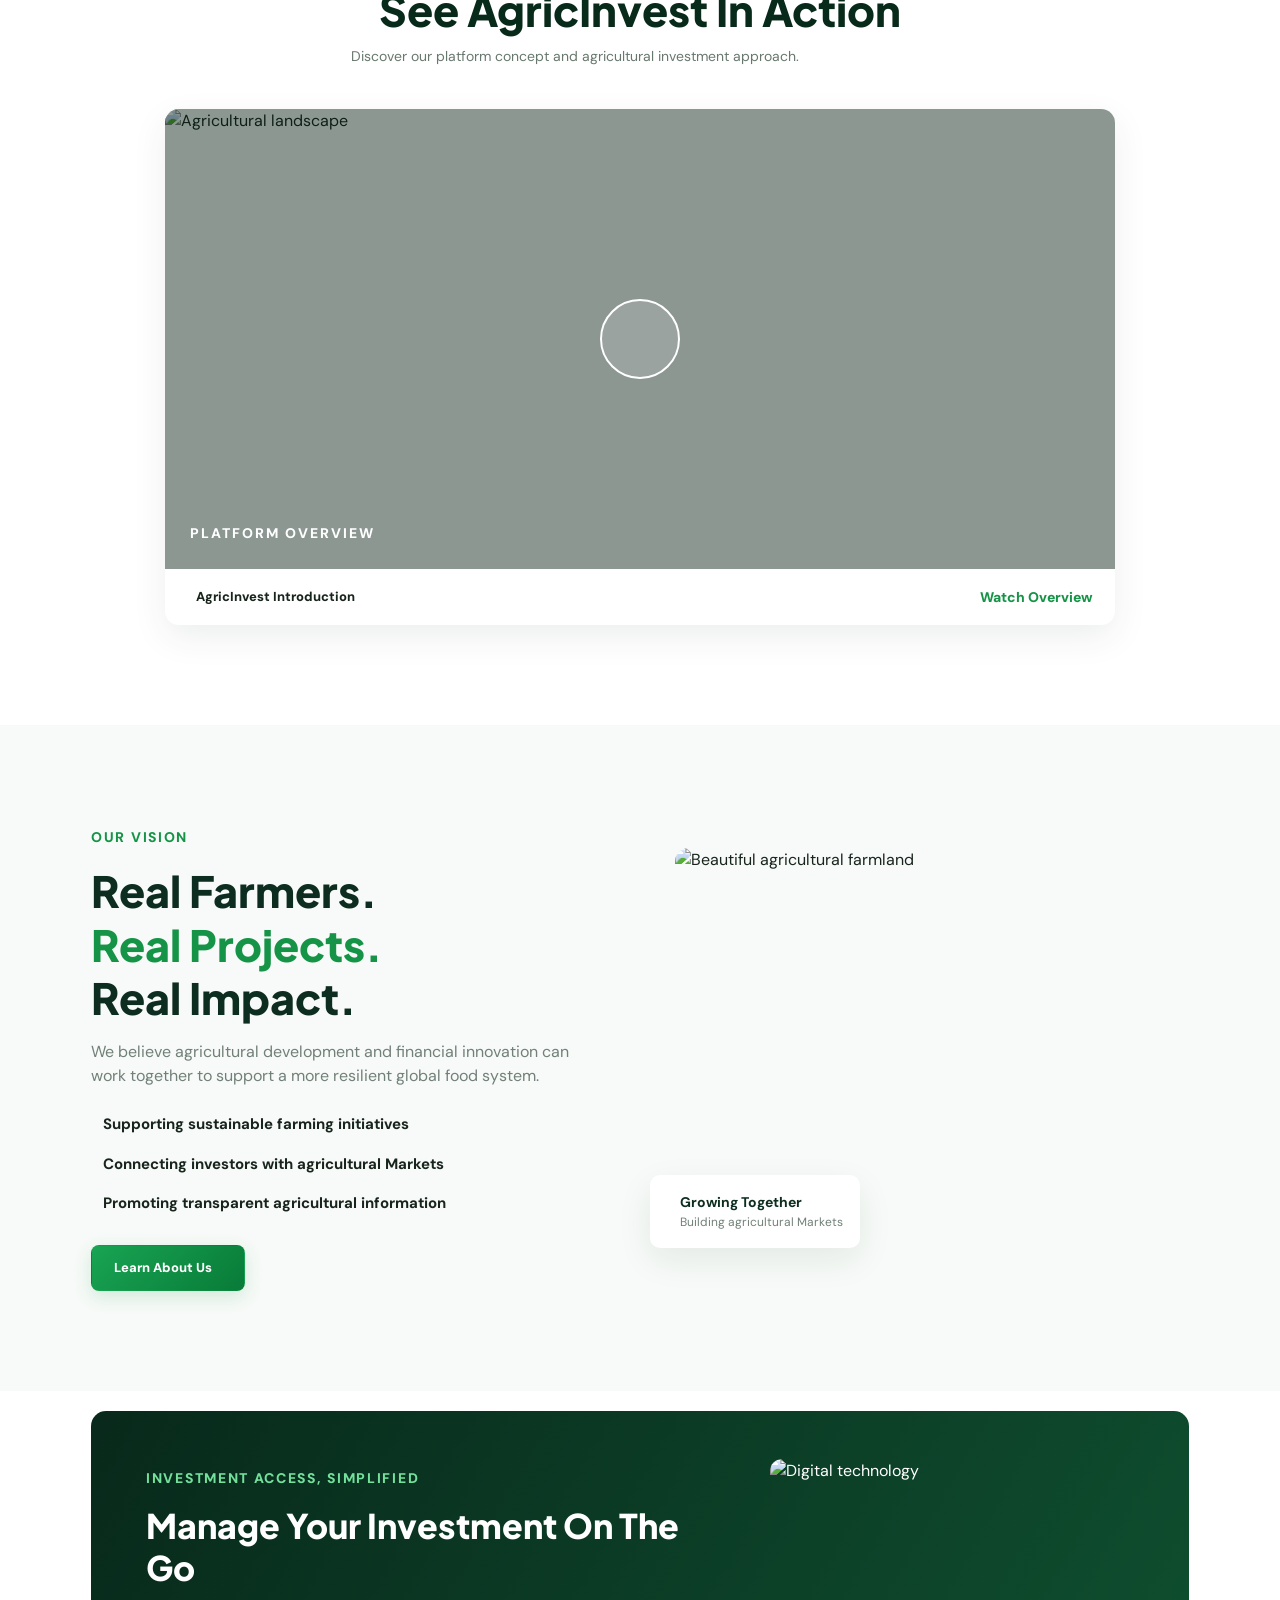
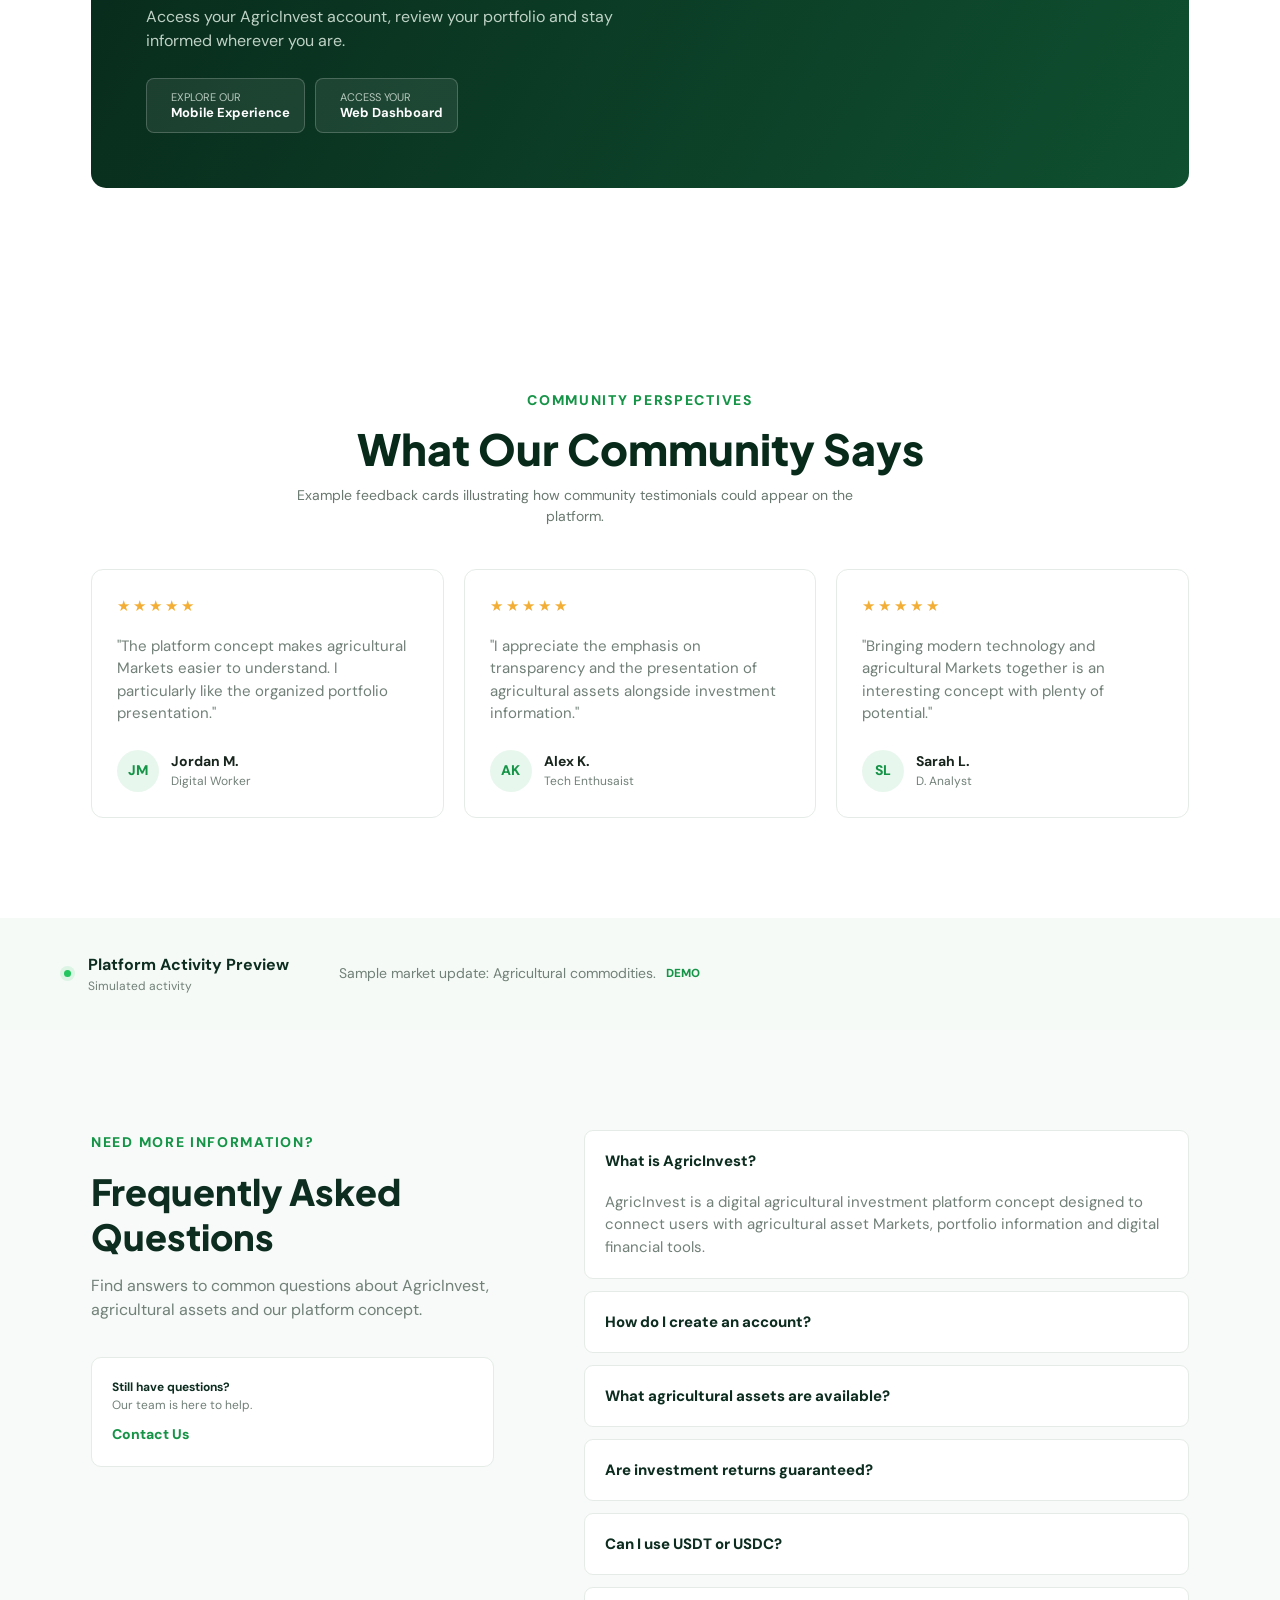
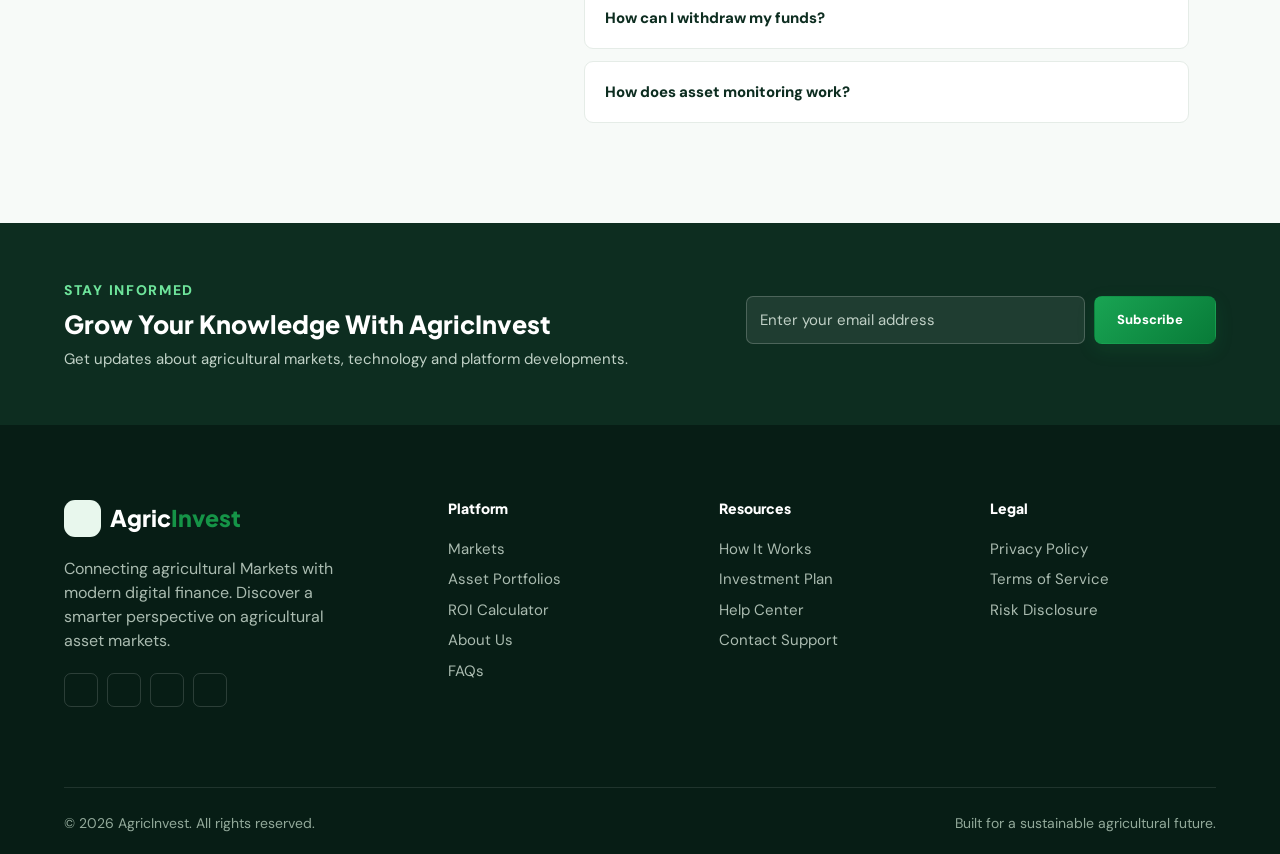
==== commit 85c94064: "Update index.html" ====
--- a/index.html
+++ b/index.html
@@ -3589,6 +3589,17 @@
           transition-duration: 0.01ms !important;
         }
       }
+
+      .nav-actions a {
+  background: #0d2d20;
+  color: white;
+}
+
+.nav-actions a:hover {
+   background: #00955a;
+  color: white;
+
+}
     </style>
 
     <style>
